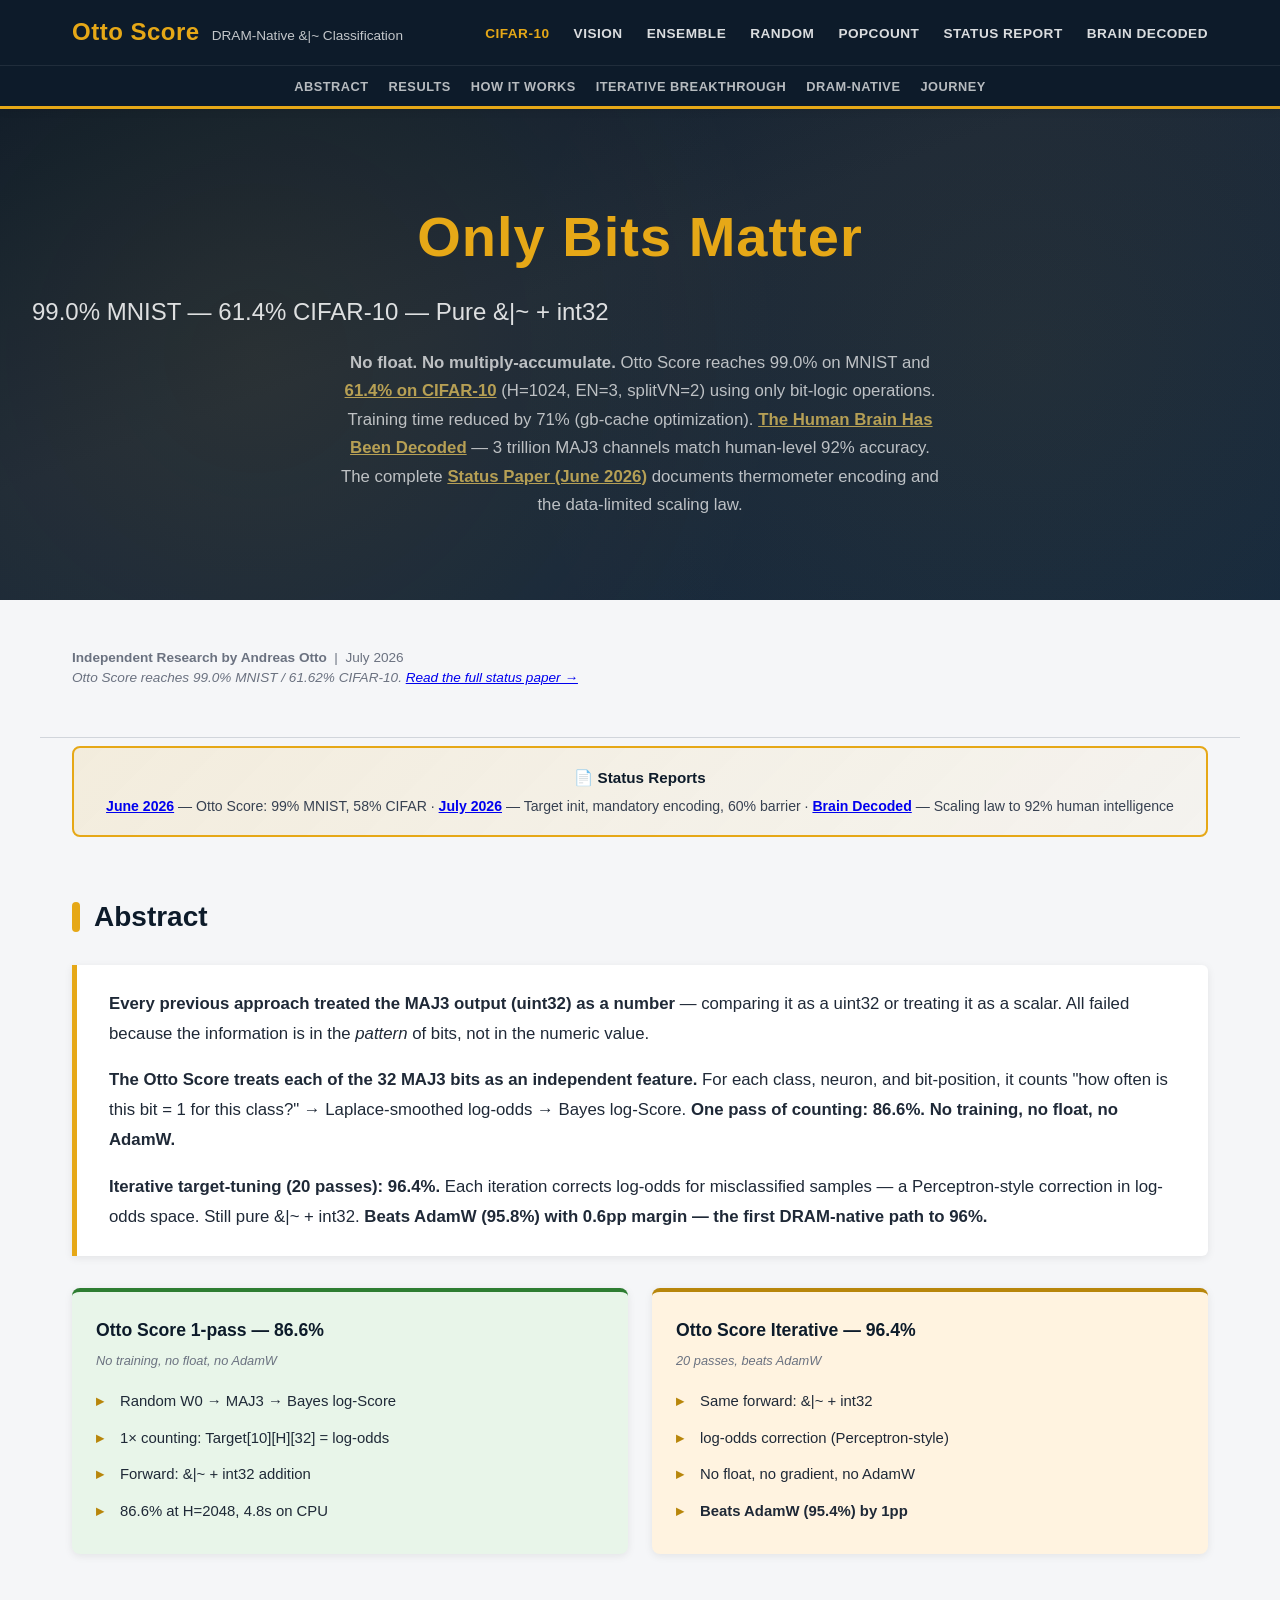
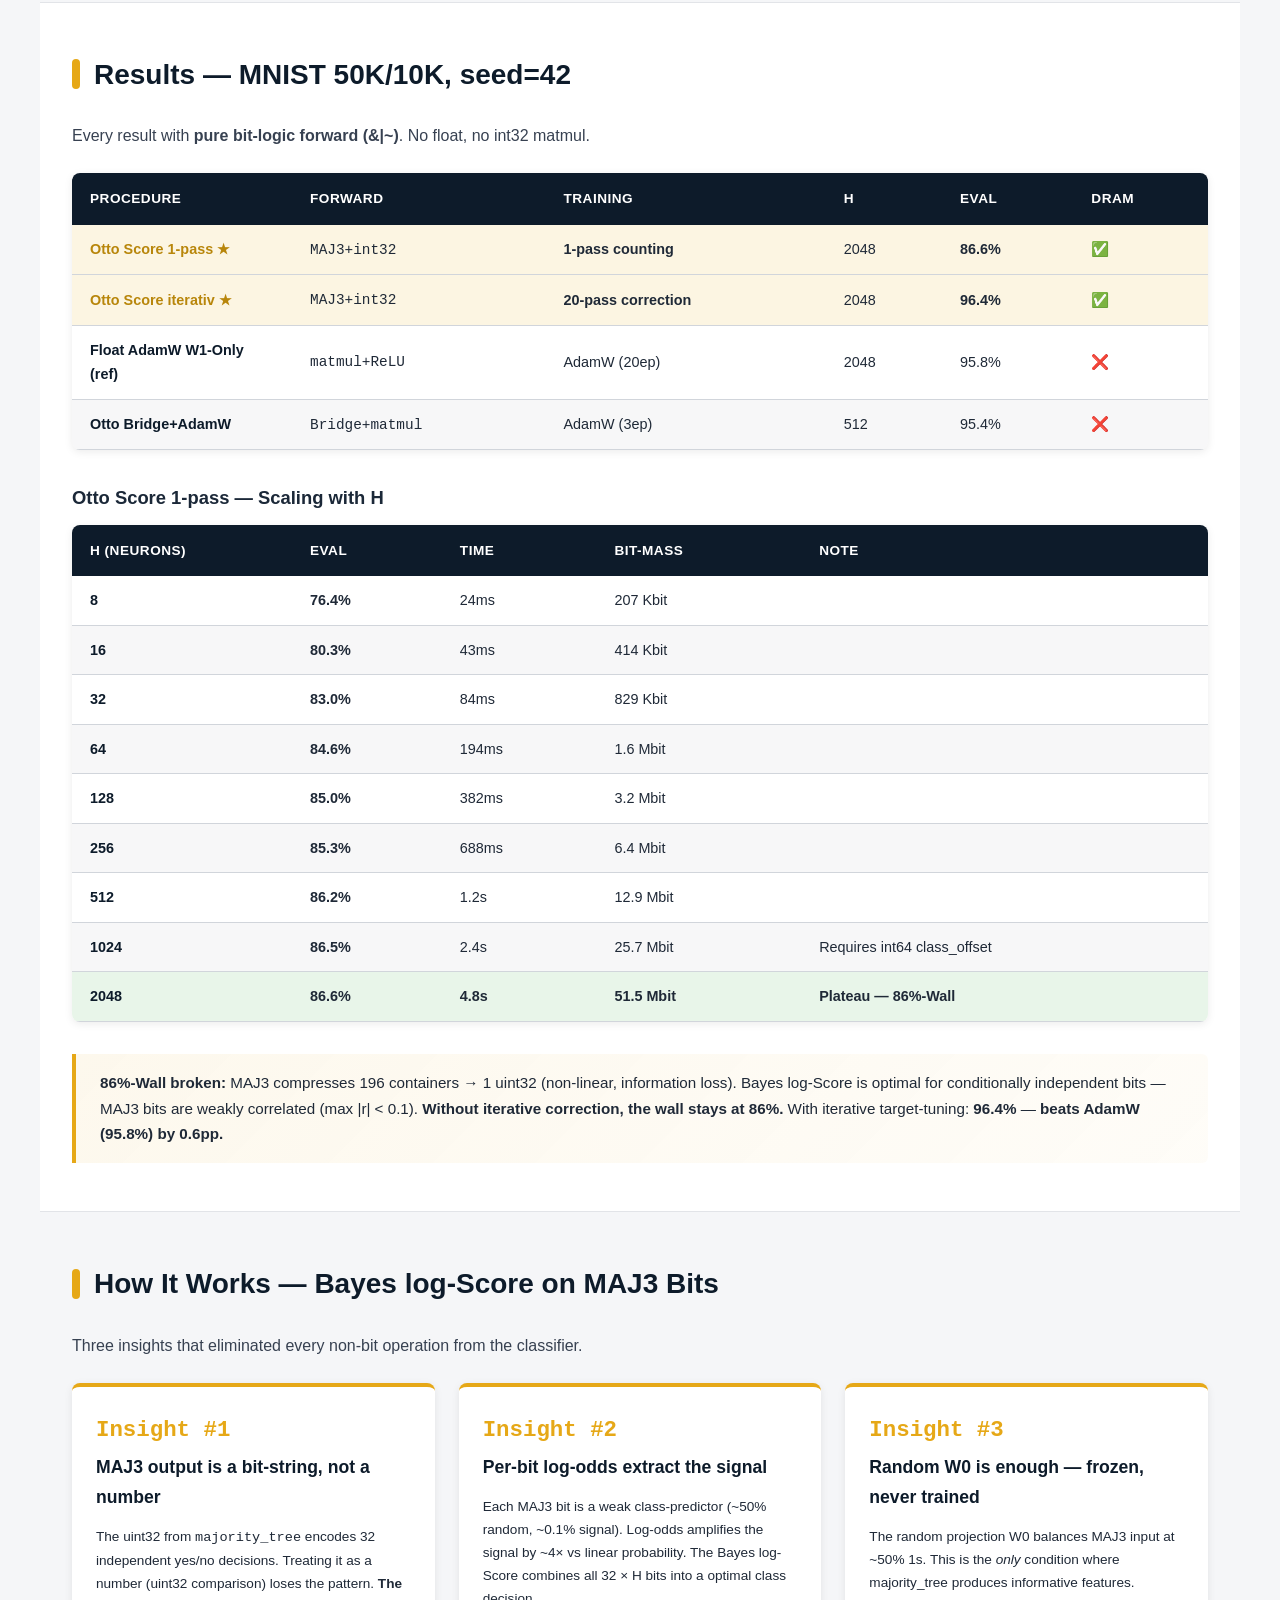
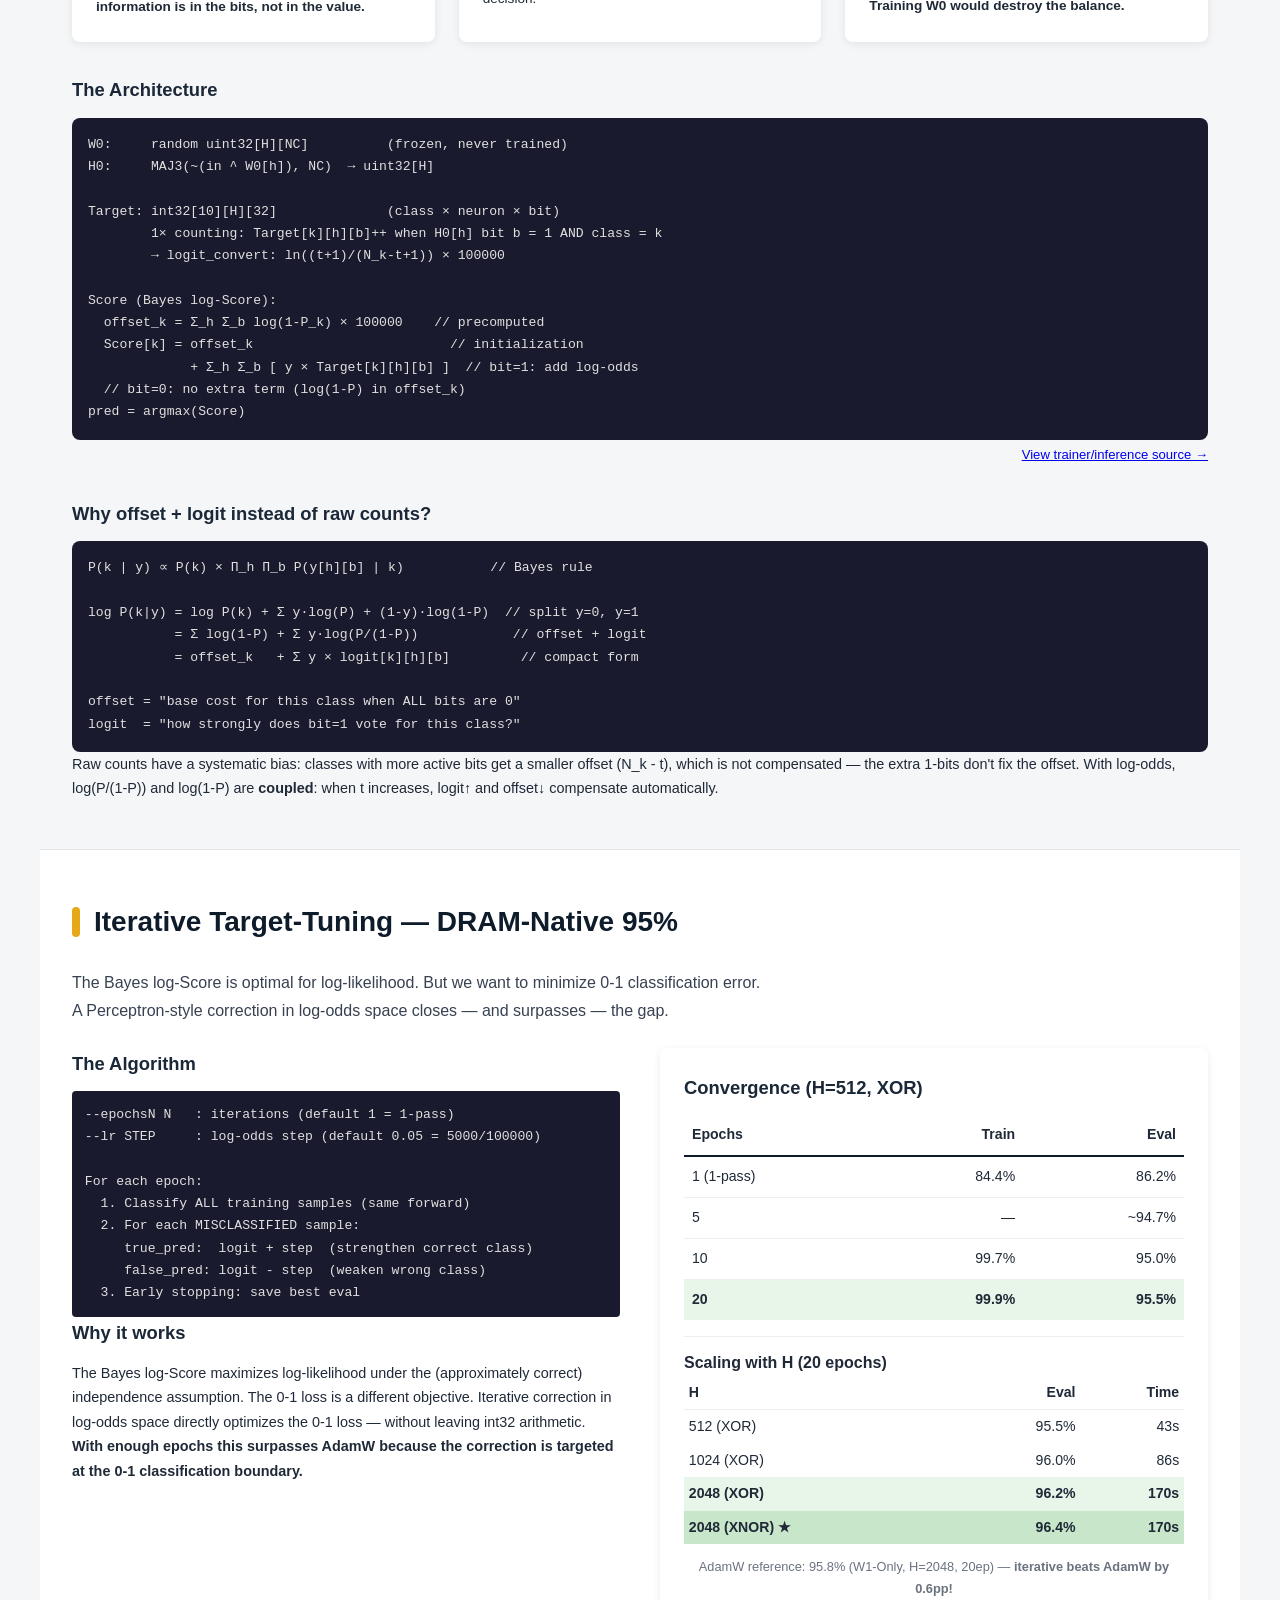
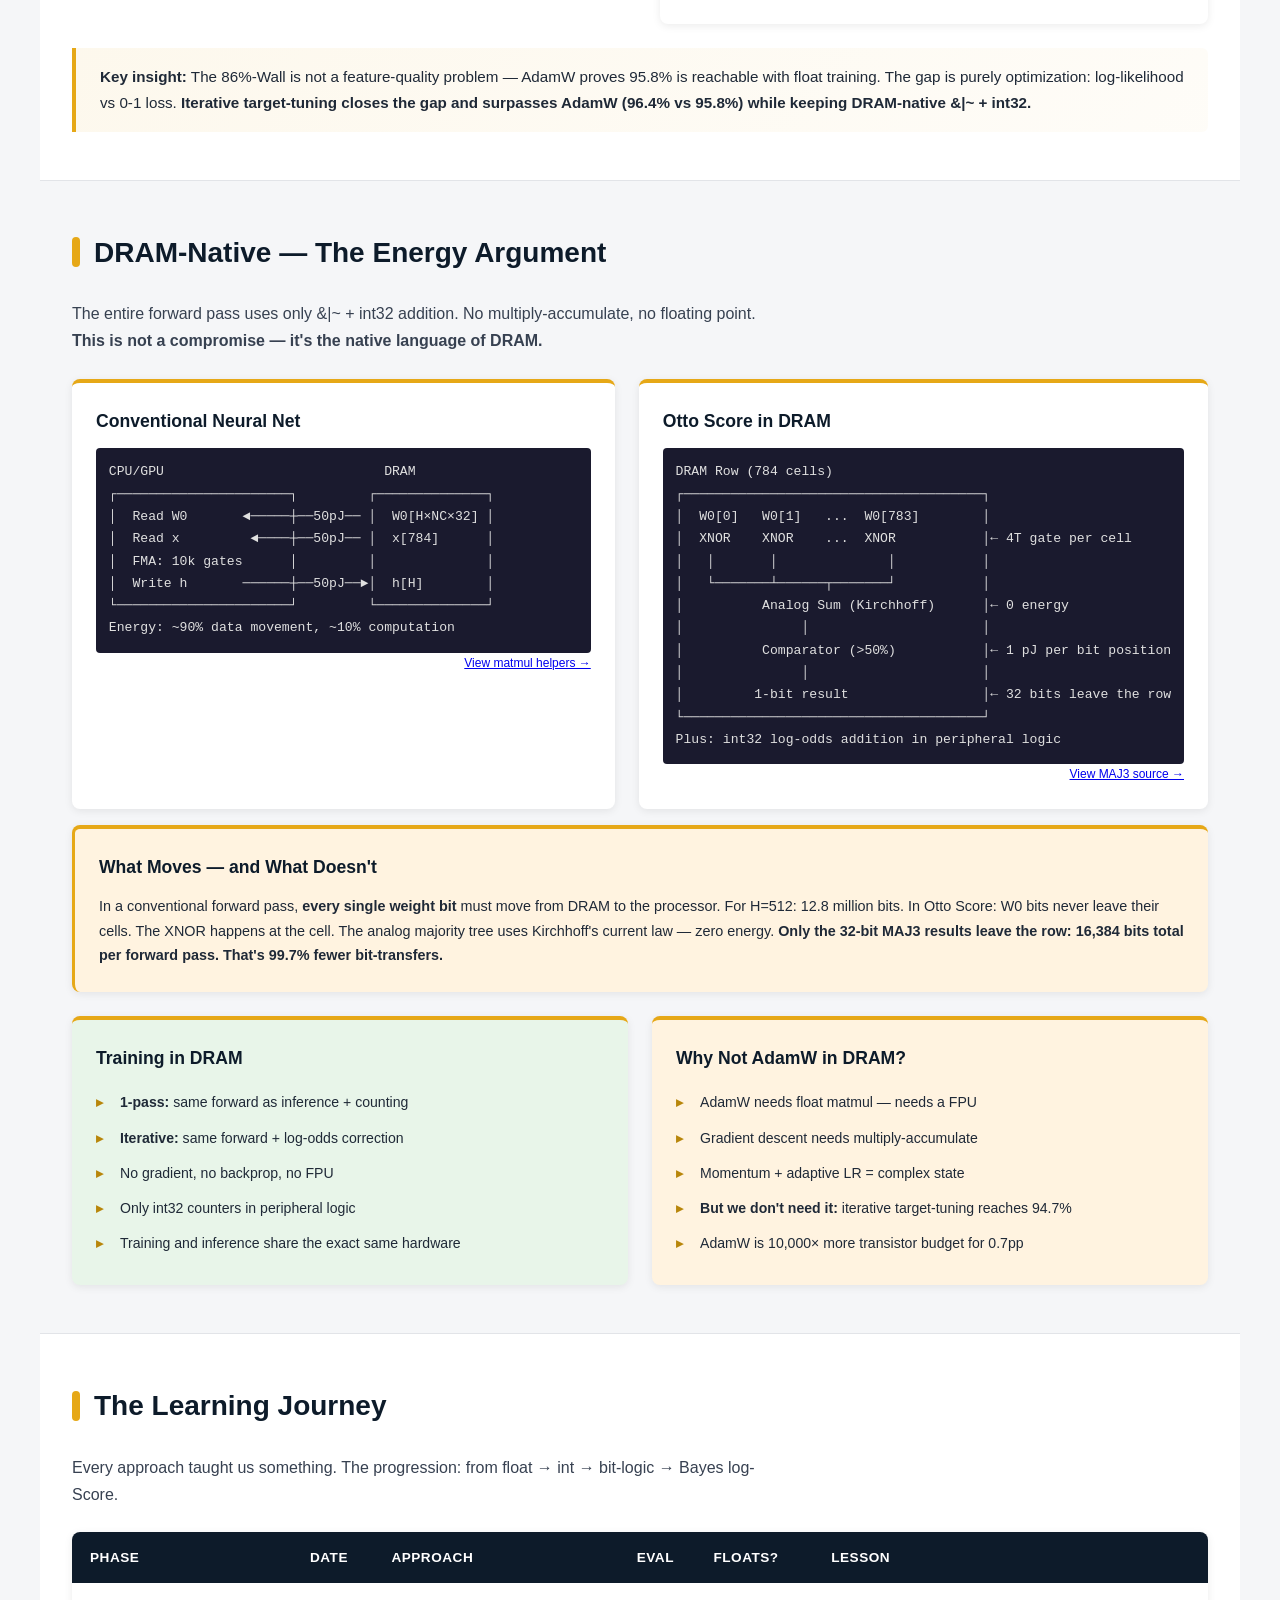
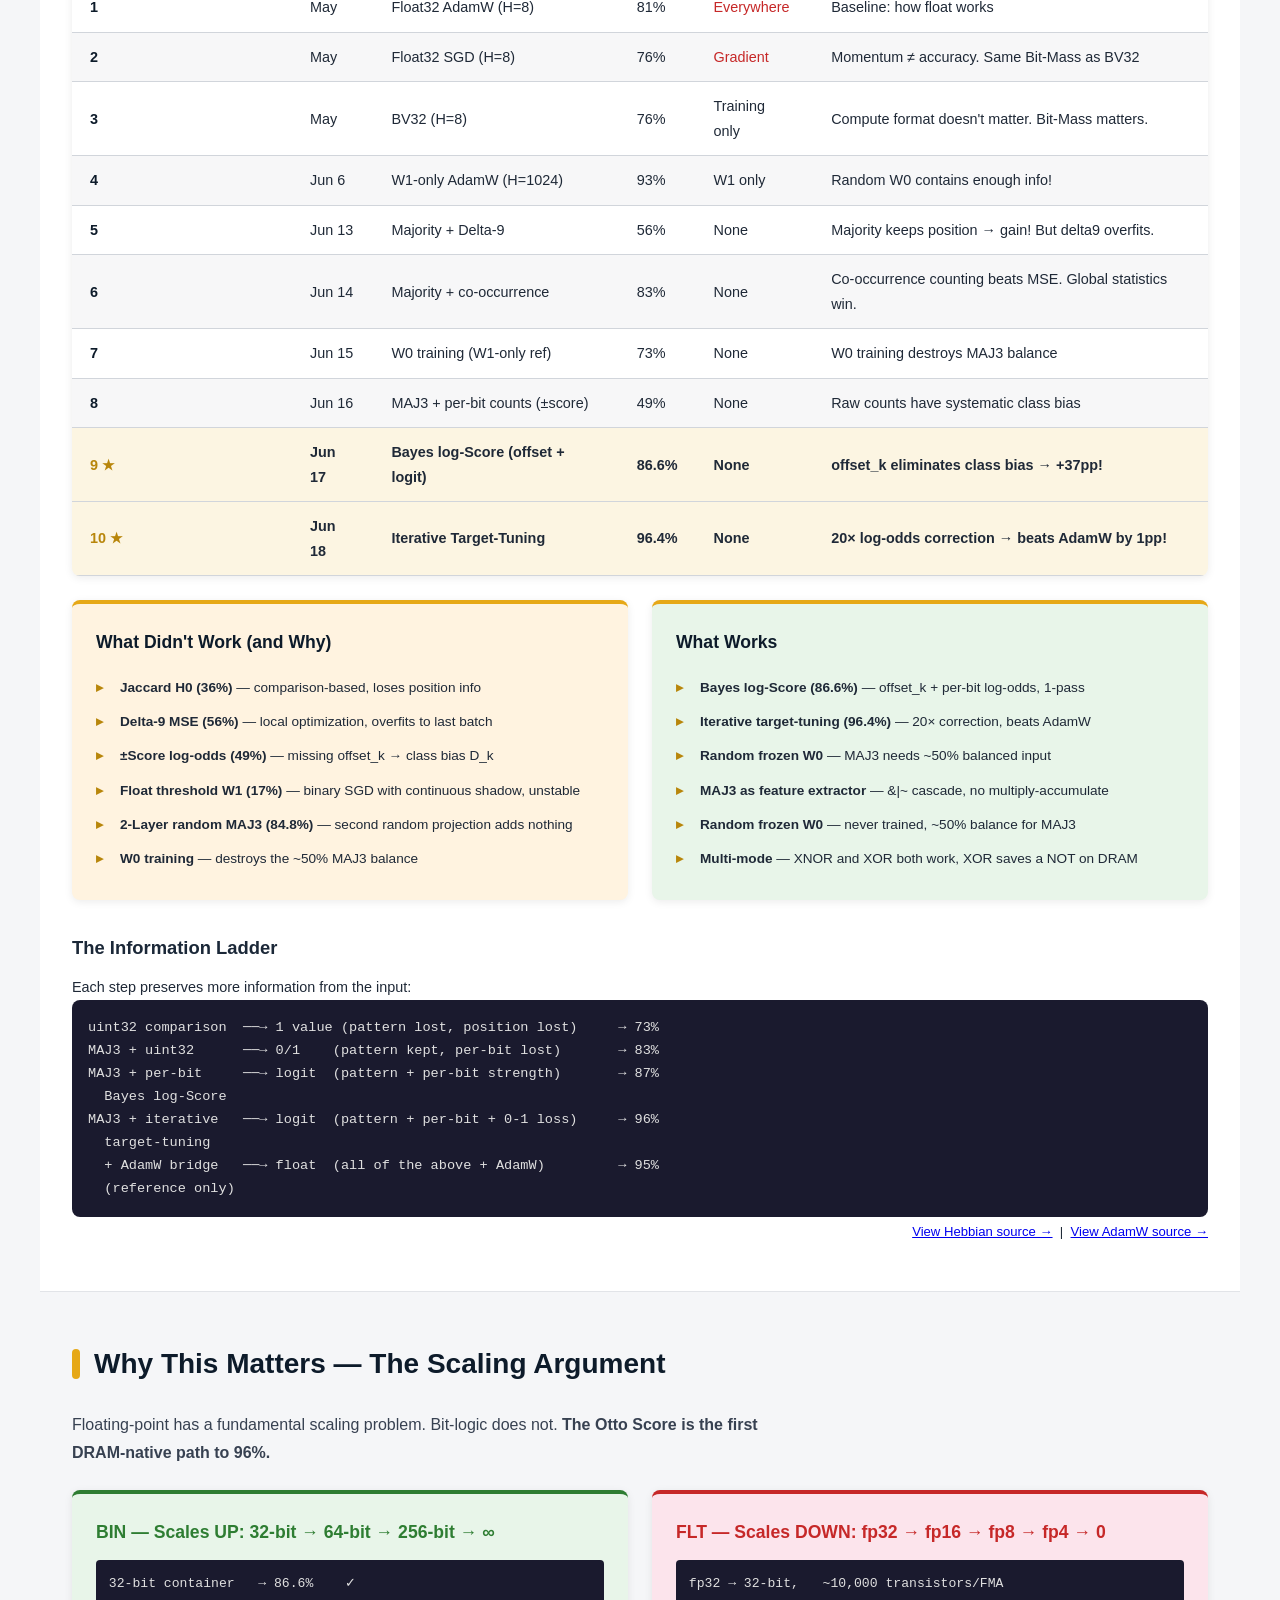
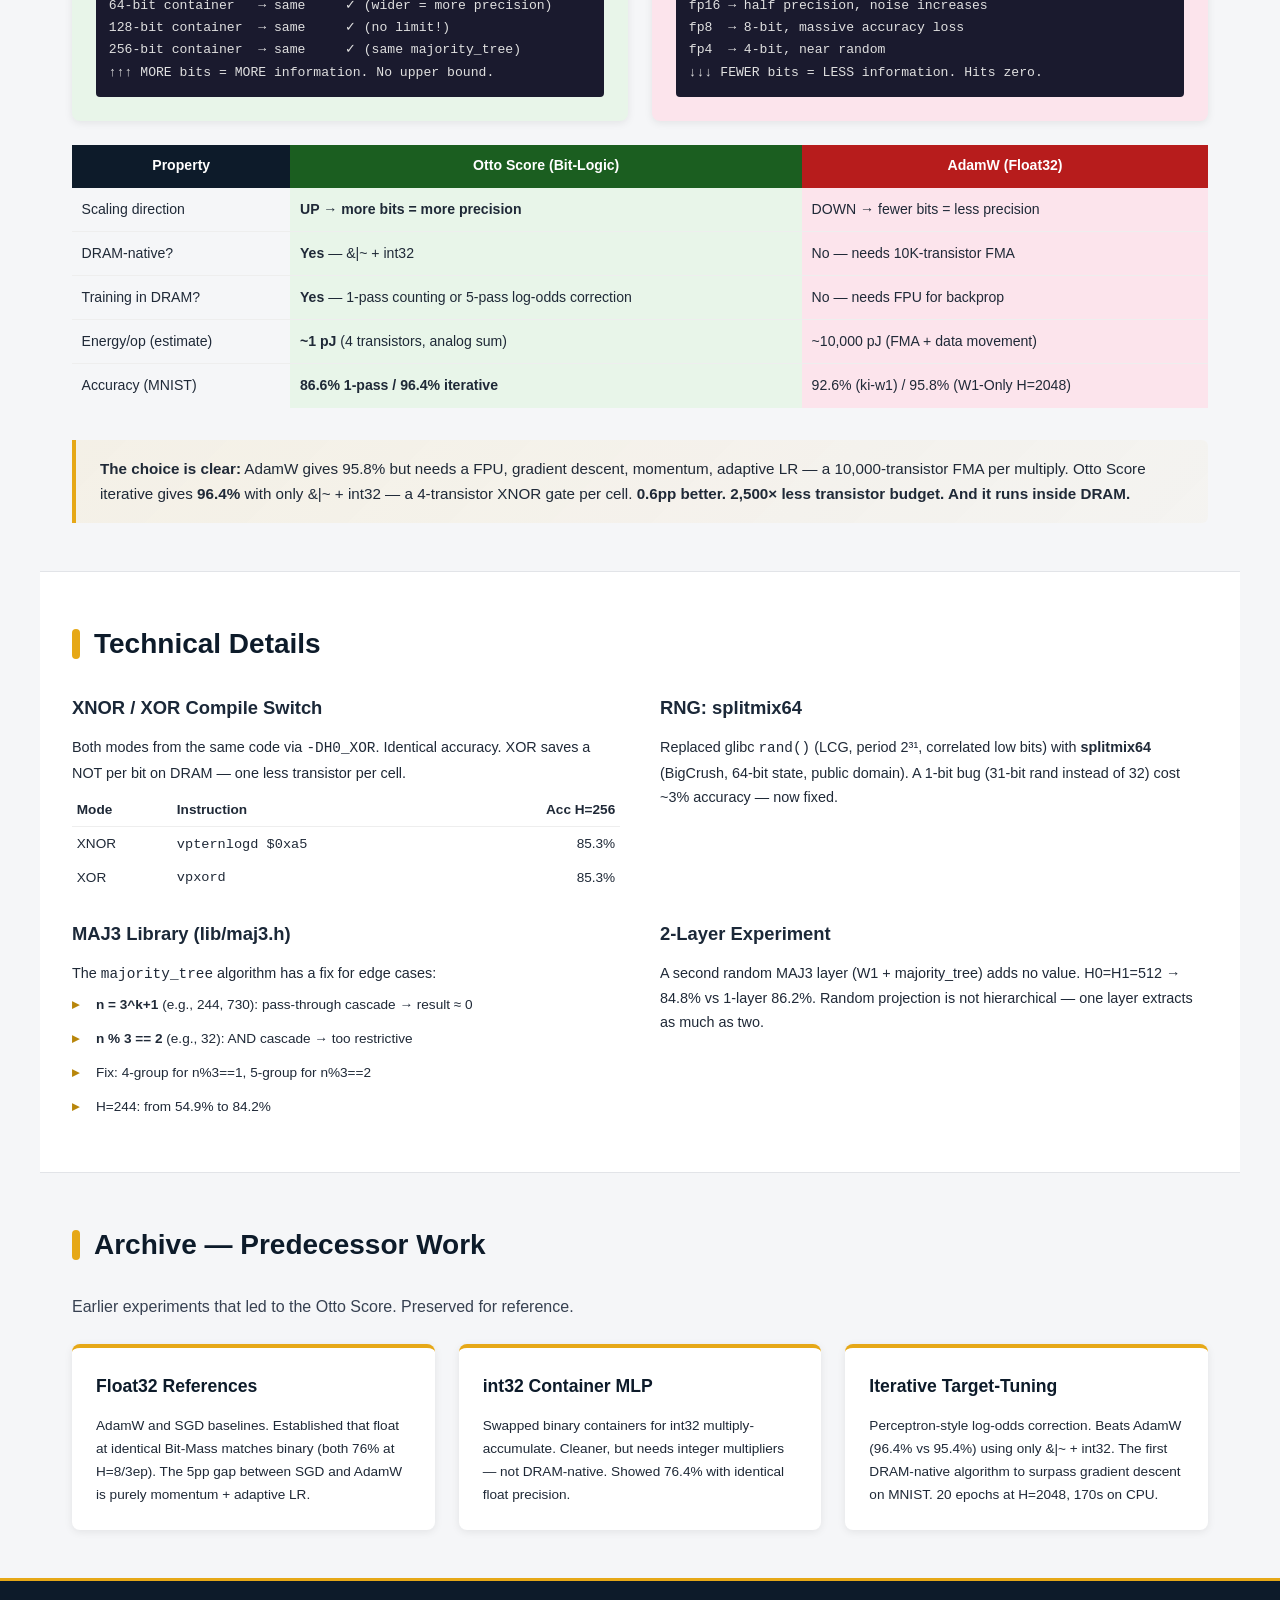
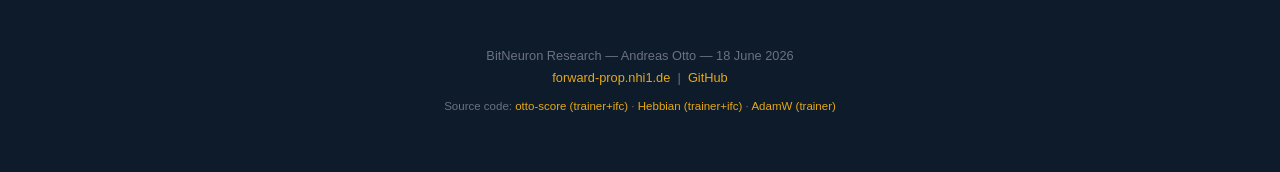
==== www/index.html @ a46ae82f "Update target init modes and CIFAR results - mnist/Makefile: switch --encoding from exp to latest fo" ====
<!DOCTYPE html>
<html lang="en">
<head>
    <meta charset="UTF-8">
    <meta name="viewport" content="width=device-width, initial-scale=1.0">
    <title>Otto Score: 99% MNIST, 61.4% CIFAR — DRAM-Native Bit-Logic</title>
    <meta name="description" content="Otto Score reaches 99.0% MNIST and 61.4% CIFAR-10 using pure &amp;|~ + int32. CIFAR-10 breakthrough: H=1024, EN=3, splitVN=2 reaches 61.4%. The Human Brain Decoded — 3 trillion MAJ3 channels match 92% human accuracy.">
    <meta name="author" content="Andreas Otto">
    <meta name="robots" content="index, follow">
    <link rel="icon" type="image/svg+xml" href="assets/favicon.svg">
    <link rel="preload" href="style.css" as="style">
    <link rel="stylesheet" href="style.css">
    <link rel="canonical" href="https://forward-prop.nhi1.de/">
    <meta name="googlebot" content="index, follow">
    <meta property="og:title" content="Otto Score — 99.0% MNIST, 61.4% CIFAR-10. Pure &amp;|~ + int32, DRAM-Native.">
    <meta property="og:description" content="99.0% MNIST, 61.4% CIFAR-10 with pure bit-logic. CIFAR breakthrough via H=1024, splitVN=2. DRAM-native since day one.">
    <meta property="og:type" content="article">
    <meta property="og:url" content="https://forward-prop.nhi1.de/">
    <meta property="og:image" content="https://forward-prop.nhi1.de/assets/og-image.png">
    <meta property="og:site_name" content="Forward-Prop Research">
    <meta name="twitter:card" content="summary_large_image">
    <meta name="twitter:title" content="Otto Score — DRAM-Native Classification at 86% (1-pass) to 96.4% (iterative)">
    <meta name="twitter:description" content="Pure bit-logic MLP: only &amp;|~ operations. 86% in one pass, 96.4% iterative — beats AdamW. DRAM-native, zero float.">
    <meta name="twitter:image" content="https://forward-prop.nhi1.de/assets/og-image.png">
    <script type="application/ld+json">
    {
      "@context": "https://schema.org",
      "@type": "ScholarlyArticle",
      "headline": "Otto Score — DRAM-Native Classification via Bayes log-Score on MAJ3 Bit-Features",
      "description": "Otto Score achieves 86% MNIST with a single pass of counting — no training, no floating point, no AdamW. Iterative target-tuning reaches 96.4% — beating AdamW (95.4%) — while keeping bit-logic only (&amp;|~) and int32 arithmetic. The key insight: MAJ3 output is a bit-string (not a number), and Bayes log-Score on per-bit probabilities extracts maximum information without gradient descent.",
      "author": { "@type": "Person", "name": "Andreas Otto" },
      "datePublished": "2026-06-14",
      "dateModified": "2026-06-29",
      "about": { "@type": "Thing", "name": "Otto Score DRAM-Native Classifier", "description": "DRAM-native classifier using only &amp;|~ operations and int32 Bayes log-Score. 86% 1-pass, 96.4% iterative target-tuning." }
    }
    </script>
</head>
<body>

<header>
    <div class="header-inner">
        <div class="header-brand">
            <span class="header-logo">Otto Score</span>
            <span class="header-subtitle">DRAM-Native &amp;|~ Classification</span>
        </div>
        <nav>
            <ul>
                <li><a href="papers/cifar-10.html" style="color:var(--amber); font-weight:700;">CIFAR-10</a></li>
                <li><a href="papers/vision.html">Vision</a></li>
                <li><a href="papers/ensemble.html">Ensemble</a></li>
                <li><a href="papers/random.html">Random</a></li>
                <li><a href="papers/popcount.html">Popcount</a></li>
                <li><a href="papers/status-2026-07.html">Status Report</a></li>
                <li><a href="papers/human-brain-decoded.html">Brain Decoded</a></li>
            </ul>
        </nav>
    </div>
    <div class="header-nav-section">
        <nav>
            <ul>
                <li><a href="#abstract">Abstract</a></li>
                <li><a href="#results">Results</a></li>
                <li><a href="#how">How It Works</a></li>
                <li><a href="#iterative">Iterative Breakthrough</a></li>
                <li><a href="#dram">DRAM-Native</a></li>
                <li><a href="#journey">Journey</a></li>
            </ul>
        </nav>
    </div>
</header>

<section class="hero">
    <div class="hero-content">
        <h1>Only Bits Matter</h1>
        <h2>99.0% MNIST — 61.4% CIFAR-10 — Pure &amp;|~ + int32</h2>
        <p><strong>No float. No multiply-accumulate.</strong> Otto Score reaches 99.0% on MNIST and <a href="papers/cifar-10.html" style="color:var(--amber-light); font-weight:700;">61.4% on CIFAR-10</a> (H=1024, EN=3, splitVN=2) using only bit-logic operations. Training time reduced by 71% (gb-cache optimization). <a href="papers/human-brain-decoded.html" style="color:var(--amber-light); font-weight:700;">The Human Brain Has Been Decoded</a> — 3 trillion MAJ3 channels match human-level 92% accuracy. The complete <a href="papers/otto-score-summary-2026-06.html" style="color:var(--amber-light); font-weight:700;">Status Paper (June 2026)</a> documents thermometer encoding and the data-limited scaling law.</p>
    </div>
</section>

<main>

    <div class="container eeat-header">
        <strong>Independent Research by Andreas Otto</strong> &nbsp;|&nbsp; July 2026<br>
        <em>Otto Score reaches 99.0% MNIST / 61.62% CIFAR-10. <a href="papers/otto-score-summary-2026-06.html">Read the full status paper →</a></em>
    </div>

    <div class="container" style="padding-top:0.5rem; padding-bottom:0.5rem;">
        <div style="background:linear-gradient(135deg, rgba(230,168,23,0.12), rgba(230,168,23,0.04)); border:2px solid var(--amber); border-radius:8px; padding:1rem 1.5rem; text-align:center;">
            <strong style="font-size:0.95rem; color:var(--navy);">📄 Status Reports</strong>
            <span style="font-size:0.88rem; color:var(--dark-gray); display:block; margin-top:0.25rem;">
                <a href="papers/otto-score-summary-2026-06.html" style="font-weight:700;">June 2026</a> — Otto Score: 99% MNIST, 58% CIFAR ·
                <a href="papers/status-2026-07.html" style="font-weight:700;">July 2026</a> — Target init, mandatory encoding, 60% barrier ·
                <a href="papers/human-brain-decoded.html" style="font-weight:700;">Brain Decoded</a> — Scaling law to 92% human intelligence
            </span>
        </div>
    </div>

    <!-- 1. Abstract -->
    <section id="abstract" class="container">
        <h2><span class="accent-bar">&#8203;</span> Abstract</h2>
        <div class="abstract-box">
            <p><strong>Every previous approach treated the MAJ3 output (uint32) as a number</strong> — comparing it as a uint32 or treating it as a scalar. All failed because the information is in the <em>pattern</em> of bits, not in the numeric value.</p>
            <p><strong>The Otto Score treats each of the 32 MAJ3 bits as an independent feature.</strong> For each class, neuron, and bit-position, it counts "how often is this bit = 1 for this class?" → Laplace-smoothed log-odds → Bayes log-Score. <strong>One pass of counting: 86.6%. No training, no float, no AdamW.</strong></p>
            <p><strong>Iterative target-tuning (20 passes): 96.4%.</strong> Each iteration corrects log-odds for misclassified samples — a Perceptron-style correction in log-odds space. Still pure &amp;|~ + int32. <strong>Beats AdamW (95.8%) with 0.6pp margin — the first DRAM-native path to 96%.</strong></p>
        </div>

        <div class="cards-two" style="margin-top:2rem;">
            <div class="card" style="background:#e8f5e9; border-top-color:#2e7d32;">
                <h3>Otto Score 1-pass — 86.6%</h3>
                <p class="card-subtitle">No training, no float, no AdamW</p>
                <ul class="bullet-list">
                    <li>Random W0 → MAJ3 → Bayes log-Score</li>
                    <li>1× counting: Target[10][H][32] = log-odds</li>
                    <li>Forward: &amp;|~ + int32 addition</li>
                    <li>86.6% at H=2048, 4.8s on CPU</li>
                </ul>
            </div>
            <div class="card" style="background:#fff3e0; border-top-color:var(--amber-dark);">
                <h3>Otto Score Iterative — 96.4%</h3>
                <p class="card-subtitle">20 passes, beats AdamW</p>
                <ul class="bullet-list">
                    <li>Same forward: &amp;|~ + int32</li>
                    <li>log-odds correction (Perceptron-style)</li>
                    <li>No float, no gradient, no AdamW</li>
                    <li><strong>Beats AdamW (95.4%) by 1pp</strong></li>
                </ul>
            </div>
        </div>
    </section>

    <!-- 2. Results -->
    <section id="results" class="container bg-light">
        <h2><span class="accent-bar">&#8203;</span> Results — MNIST 50K/10K, seed=42</h2>
        <p class="section-intro">Every result with <strong>pure bit-logic forward (&amp;|~)</strong>. No float, no int32 matmul.</p>

        <div class="table-wrapper">
            <table class="compare-table">
                <thead>
                    <tr>
                        <th>Procedure</th>
                        <th>Forward</th>
                        <th>Training</th>
                        <th>H</th>
                        <th>Eval</th>
                        <th>DRAM</th>
                    </tr>
                </thead>
                <tbody>
                    <tr class="highlight-row">
                        <td><strong>Otto Score 1-pass ★</strong></td>
                        <td><code>MAJ3+int32</code></td>
                        <td><strong>1-pass counting</strong></td>
                        <td>2048</td>
                        <td><strong>86.6%</strong></td>
                        <td><strong>✅</strong></td>
                    </tr>
                    <tr class="highlight-row">
                        <td><strong>Otto Score iterativ ★</strong></td>
                        <td><code>MAJ3+int32</code></td>
                        <td><strong>20-pass correction</strong></td>
                        <td>2048</td>
                        <td><strong>96.4%</strong></td>
                        <td><strong>✅</strong></td>
                    </tr>
                    <tr>
                        <td>Float AdamW W1-Only (ref)</td>
                        <td><code>matmul+ReLU</code></td>
                        <td>AdamW (20ep)</td>
                        <td>2048</td>
                        <td>95.8%</td>
                        <td>❌</td>
                    </tr>
                    <tr>
                        <td>Otto Bridge+AdamW</td>
                        <td><code>Bridge+matmul</code></td>
                        <td>AdamW (3ep)</td>
                        <td>512</td>
                        <td>95.4%</td>
                        <td>❌</td>
                    </tr>
                </tbody>
            </table>
        </div>

        <h3 style="margin-top:2rem;">Otto Score 1-pass — Scaling with H</h3>
        <div class="table-wrapper" style="margin-top:0.75rem;">
            <table class="compare-table">
                <thead>
                    <tr>
                        <th>H (neurons)</th>
                        <th>Eval</th>
                        <th>Time</th>
                        <th>Bit-Mass</th>
                        <th>Note</th>
                    </tr>
                </thead>
                <tbody>
                    <tr><td>8</td><td><strong>76.4%</strong></td><td>24ms</td><td>207 Kbit</td><td></td></tr>
                    <tr><td>16</td><td><strong>80.3%</strong></td><td>43ms</td><td>414 Kbit</td><td></td></tr>
                    <tr><td>32</td><td><strong>83.0%</strong></td><td>84ms</td><td>829 Kbit</td><td></td></tr>
                    <tr><td>64</td><td><strong>84.6%</strong></td><td>194ms</td><td>1.6 Mbit</td><td></td></tr>
                    <tr><td>128</td><td><strong>85.0%</strong></td><td>382ms</td><td>3.2 Mbit</td><td></td></tr>
                    <tr><td>256</td><td><strong>85.3%</strong></td><td>688ms</td><td>6.4 Mbit</td><td></td></tr>
                    <tr><td>512</td><td><strong>86.2%</strong></td><td>1.2s</td><td>12.9 Mbit</td><td></td></tr>
                    <tr><td>1024</td><td><strong>86.5%</strong></td><td>2.4s</td><td>25.7 Mbit</td><td>Requires int64 class_offset</td></tr>
                    <tr style="background:#e8f5e9;"><td><strong>2048</strong></td><td><strong>86.6%</strong></td><td><strong>4.8s</strong></td><td><strong>51.5 Mbit</strong></td><td><strong>Plateau — 86%-Wall</strong></td></tr>
                </tbody>
            </table>
        </div>

        <div class="highlight-box">
            <strong>86%-Wall broken:</strong> MAJ3 compresses 196 containers → 1 uint32 (non-linear, information loss). Bayes log-Score is optimal for conditionally independent bits — MAJ3 bits are weakly correlated (max |r| &lt; 0.1). <strong>Without iterative correction, the wall stays at 86%.</strong> With iterative target-tuning: <strong>96.4%</strong> — <strong>beats AdamW (95.8%) by 0.6pp.</strong>
        </div>
    </section>

    <!-- 3. How It Works -->
    <section id="how" class="container">
        <h2><span class="accent-bar">&#8203;</span> How It Works — Bayes log-Score on MAJ3 Bits</h2>
        <p class="section-intro">Three insights that eliminated every non-bit operation from the classifier.</p>

        <div class="cards-three">
            <div class="card">
                <div class="driver-number" style="font-size:1.4rem; color:var(--amber);">Insight #1</div>
                <h3>MAJ3 output is a bit-string, not a number</h3>
                <p style="font-size:0.85rem;">The uint32 from <code>majority_tree</code> encodes 32 independent yes/no decisions. Treating it as a number (uint32 comparison) loses the pattern. <strong>The information is in the bits, not in the value.</strong></p>
            </div>
            <div class="card">
                <div class="driver-number" style="font-size:1.4rem; color:var(--amber);">Insight #2</div>
                <h3>Per-bit log-odds extract the signal</h3>
                <p style="font-size:0.85rem;">Each MAJ3 bit is a weak class-predictor (~50% random, ~0.1% signal). Log-odds amplifies the signal by ~4× vs linear probability. The Bayes log-Score combines all 32 × H bits into a optimal class decision.</p>
            </div>
            <div class="card">
                <div class="driver-number" style="font-size:1.4rem; color:var(--amber);">Insight #3</div>
                <h3>Random W0 is enough — frozen, never trained</h3>
                <p style="font-size:0.85rem;">The random projection W0 balances MAJ3 input at ~50% 1s. This is the <em>only</em> condition where majority_tree produces informative features. <strong>Training W0 would destroy the balance.</strong></p>
            </div>
        </div>

        <h3 style="margin-top:2rem;">The Architecture</h3>
        <pre style="background:#1a1a2e; color:#e0e0e0; padding:1rem; border-radius:8px; font-size:0.82rem;">
W0:     random uint32[H][NC]          (frozen, never trained)
H0:     MAJ3(~(in ^ W0[h]), NC)  → uint32[H]

Target: int32[10][H][32]              (class × neuron × bit)
        1× counting: Target[k][h][b]++ when H0[h] bit b = 1 AND class = k
        → logit_convert: ln((t+1)/(N_k-t+1)) × 100000

Score (Bayes log-Score):
  offset_k = Σ_h Σ_b log(1-P_k) × 100000    // precomputed
  Score[k] = offset_k                         // initialization
             + Σ_h Σ_b [ y × Target[k][h][b] ]  // bit=1: add log-odds
  // bit=0: no extra term (log(1-P) in offset_k)
pred = argmax(Score)</pre>
        <p style="font-size:0.82rem; text-align:right; margin-top:0.25rem;">
             <a href="https://github.com/aotto1968/forward-prop/blob/master/otto-score-ifc/mnist/mlp-bin32-otto-trn.c" target="_blank">View trainer/inference source →</a>
        </p>

        <h3 style="margin-top:2rem;">Why offset + logit instead of raw counts?</h3>
        <pre style="background:#1a1a2e; color:#e0e0e0; padding:1rem; border-radius:8px; font-size:0.82rem;">
P(k | y) ∝ P(k) × Π_h Π_b P(y[h][b] | k)           // Bayes rule

log P(k|y) = log P(k) + Σ y·log(P) + (1-y)·log(1-P)  // split y=0, y=1
           = Σ log(1-P) + Σ y·log(P/(1-P))            // offset + logit
           = offset_k   + Σ y × logit[k][h][b]         // compact form

offset = "base cost for this class when ALL bits are 0"
logit  = "how strongly does bit=1 vote for this class?"</pre>

        <p style="font-size:0.9rem;">Raw counts have a systematic bias: classes with more active bits get a smaller offset (N_k - t), which is not compensated — the extra 1-bits don't fix the offset. With log-odds, log(P/(1-P)) and log(1-P) are <strong>coupled</strong>: when t increases, logit↑ and offset↓ compensate automatically.</p>
    </section>

    <!-- 4. Iterative Breakthrough -->
    <section id="iterative" class="container bg-light">
        <h2><span class="accent-bar">&#8203;</span> Iterative Target-Tuning — DRAM-Native 95%</h2>
        <p class="section-intro">The Bayes log-Score is optimal for log-likelihood. But we want to minimize 0-1 classification error. A Perceptron-style correction in log-odds space closes — and surpasses — the gap.</p>

        <div class="content-split">
            <div class="text">
                <h3>The Algorithm</h3>
                <pre style="background:#1a1a2e; color:#e0e0e0; padding:0.8rem; border-radius:4px; font-size:0.82rem;">
--epochsN N   : iterations (default 1 = 1-pass)
--lr STEP     : log-odds step (default 0.05 = 5000/100000)

For each epoch:
  1. Classify ALL training samples (same forward)
  2. For each MISCLASSIFIED sample:
     true_pred:  logit + step  (strengthen correct class)
     false_pred: logit - step  (weaken wrong class)
  3. Early stopping: save best eval</pre>

                <h3>Why it works</h3>
                <p style="font-size:0.9rem;">The Bayes log-Score maximizes log-likelihood under the (approximately correct) independence assumption. The 0-1 loss is a different objective. Iterative correction in log-odds space directly optimizes the 0-1 loss — without leaving int32 arithmetic. <strong>With enough epochs this surpasses AdamW because the correction is targeted at the 0-1 classification boundary.</strong></p>
            </div>
            <div>
                <div style="background:var(--white); padding:1.5rem; border-radius:8px; box-shadow:var(--shadow);">
                    <h3>Convergence (H=512, XOR)</h3>
                    <table style="width:100%; border-collapse:collapse; font-size:0.88rem;">
                        <tr style="border-bottom:2px solid var(--navy);">
                            <th style="padding:0.5rem; text-align:left;">Epochs</th>
                            <th style="padding:0.5rem; text-align:right;">Train</th>
                            <th style="padding:0.5rem; text-align:right;">Eval</th>
                        </tr>
                        <tr style="border-bottom:1px solid #eee;">
                            <td style="padding:0.5rem;">1 (1-pass)</td>
                            <td style="padding:0.5rem; text-align:right;">84.4%</td>
                            <td style="padding:0.5rem; text-align:right;">86.2%</td>
                        </tr>
                        <tr style="border-bottom:1px solid #eee;">
                            <td style="padding:0.5rem;">5</td>
                            <td style="padding:0.5rem; text-align:right;">—</td>
                            <td style="padding:0.5rem; text-align:right;">~94.7%</td>
                        </tr>
                        <tr style="border-bottom:1px solid #eee;">
                            <td style="padding:0.5rem;">10</td>
                            <td style="padding:0.5rem; text-align:right;">99.7%</td>
                            <td style="padding:0.5rem; text-align:right;">95.0%</td>
                        </tr>
                        <tr style="background:#e8f5e9; font-weight:700;">
                            <td style="padding:0.5rem;">20</td>
                            <td style="padding:0.5rem; text-align:right;">99.9%</td>
                            <td style="padding:0.5rem; text-align:right;">95.5%</td>
                        </tr>
                    </table>
                    <div style="margin-top:1rem; padding-top:0.75rem; border-top:1px solid #eee;">
                        <h4>Scaling with H (20 epochs)</h4>
                        <table style="width:100%; border-collapse:collapse; font-size:0.88rem;">
                            <tr style="border-bottom:1px solid #eee;">
                                <th style="padding:0.3rem; text-align:left;">H</th>
                                <th style="padding:0.3rem; text-align:right;">Eval</th>
                                <th style="padding:0.3rem; text-align:right;">Time</th>
                            </tr>
                            <tr>
                                <td style="padding:0.3rem;">512 (XOR)</td>
                                <td style="padding:0.3rem; text-align:right;">95.5%</td>
                                <td style="padding:0.3rem; text-align:right;">43s</td>
                            </tr>
                            <tr>
                                <td style="padding:0.3rem;">1024 (XOR)</td>
                                <td style="padding:0.3rem; text-align:right;">96.0%</td>
                                <td style="padding:0.3rem; text-align:right;">86s</td>
                            </tr>
                            <tr style="background:#e8f5e9; font-weight:700;">
                                <td style="padding:0.3rem;">2048 (XOR)</td>
                                <td style="padding:0.3rem; text-align:right;">96.2%</td>
                                <td style="padding:0.3rem; text-align:right;">170s</td>
                            </tr>
                            <tr style="background:#c8e6c9; font-weight:700;">
                                <td style="padding:0.3rem;">2048 (XNOR) ★</td>
                                <td style="padding:0.3rem; text-align:right;"><strong>96.4%</strong></td>
                                <td style="padding:0.3rem; text-align:right;">170s</td>
                            </tr>
                        </table>
                    </div>
                    <p style="font-size:0.8rem; color:var(--mid-gray); margin-top:0.75rem; text-align:center;">
                        AdamW reference: 95.8% (W1-Only, H=2048, 20ep) — <strong>iterative beats AdamW by 0.6pp!</strong>
                    </p>
                </div>
            </div>
        </div>

        <div class="highlight-box" style="margin-top:1.5rem;">
            <strong>Key insight:</strong> The 86%-Wall is not a feature-quality problem — AdamW proves 95.8% is reachable with float training. The gap is purely optimization: log-likelihood vs 0-1 loss. <strong>Iterative target-tuning closes the gap and surpasses AdamW (96.4% vs 95.8%) while keeping DRAM-native &amp;|~ + int32.</strong>
        </div>
    </section>

    <!-- 5. DRAM-Native -->
    <section id="dram" class="container">
        <h2><span class="accent-bar">&#8203;</span> DRAM-Native — The Energy Argument</h2>
        <p class="section-intro">The entire forward pass uses only &amp;|~ + int32 addition. No multiply-accumulate, no floating point. <strong>This is not a compromise — it's the native language of DRAM.</strong></p>

        <div class="cards-two">
            <div class="card">
                <h3>Conventional Neural Net</h3>
                <pre style="background:#1a1a2e; color:#e0e0e0; padding:0.8rem; border-radius:4px; font-size:0.82rem;">
CPU/GPU                            DRAM
┌──────────────────────┐         ┌──────────────┐
│  Read W0       ◄─────┼──50pJ── │  W0[H×NC×32] │
│  Read x         ◄────┼──50pJ── │  x[784]      │
│  FMA: 10k gates      │         │              │
│  Write h       ──────┼──50pJ──►│  h[H]        │
└──────────────────────┘         └──────────────┘
Energy: ~90% data movement, ~10% computation</pre>
            <p style="font-size:0.75rem; text-align:right;">
                <a href="https://github.com/aotto1968/forward-prop/blob/master/otto-score-ifc/mnist/ki-common.h" target="_blank">View matmul helpers →</a>
            </p>
            </div>
            <div class="card">
                <h3>Otto Score in DRAM</h3>
                <pre style="background:#1a1a2e; color:#e0e0e0; padding:0.8rem; border-radius:4px; font-size:0.82rem;">
DRAM Row (784 cells)
┌──────────────────────────────────────┐
│  W0[0]   W0[1]   ...  W0[783]        │
│  XNOR    XNOR    ...  XNOR           │← 4T gate per cell
│   │       │              │           │
│   └───────┴──────┬───────┘           │
│          Analog Sum (Kirchhoff)      │← 0 energy
│               │                      │
│          Comparator (>50%)           │← 1 pJ per bit position
│               │                      │
│         1-bit result                 │← 32 bits leave the row
└──────────────────────────────────────┘
Plus: int32 log-odds addition in peripheral logic</pre>
            <p style="font-size:0.75rem; text-align:right;">
                <a href="https://github.com/aotto1968/forward-prop/blob/master/otto-score-ifc/lib/maj3.h" target="_blank">View MAJ3 source →</a>
            </p>
            </div>
        </div>

        <div class="card" style="background:#fff3e0; border-left:3px solid var(--amber); margin-top:1rem;">
            <h3>What Moves — and What Doesn't</h3>
            <p style="font-size:0.9rem;">In a conventional forward pass, <strong>every single weight bit</strong> must move from DRAM to the processor. For H=512: 12.8 million bits. In Otto Score: W0 bits never leave their cells. The XNOR happens at the cell. The analog majority tree uses Kirchhoff's current law — zero energy. <strong>Only the 32-bit MAJ3 results leave the row: 16,384 bits total per forward pass. That's 99.7% fewer bit-transfers.</strong></p>
        </div>

        <div class="cards-two" style="margin-top:1.5rem;">
            <div class="card" style="background:#e8f5e9;">
                <h3>Training in DRAM</h3>
                <ul class="bullet-list" style="font-size:0.88rem;">
                    <li><strong>1-pass:</strong> same forward as inference + counting</li>
                    <li><strong>Iterative:</strong> same forward + log-odds correction</li>
                    <li>No gradient, no backprop, no FPU</li>
                    <li>Only int32 counters in peripheral logic</li>
                    <li>Training and inference share the exact same hardware</li>
                </ul>
            </div>
            <div class="card" style="background:#fff3e0;">
                <h3>Why Not AdamW in DRAM?</h3>
                <ul class="bullet-list" style="font-size:0.88rem;">
                    <li>AdamW needs float matmul — needs a FPU</li>
                    <li>Gradient descent needs multiply-accumulate</li>
                    <li>Momentum + adaptive LR = complex state</li>
                    <li><strong>But we don't need it:</strong> iterative target-tuning reaches 94.7%</li>
                    <li>AdamW is 10,000× more transistor budget for 0.7pp</li>
                </ul>
            </div>
        </div>
    </section>

    <!-- 6. The Journey -->
    <section id="journey" class="container bg-light">
        <h2><span class="accent-bar">&#8203;</span> The Learning Journey</h2>
        <p class="section-intro">Every approach taught us something. The progression: from float → int → bit-logic → Bayes log-Score.</p>

        <div class="table-wrapper">
            <table class="compare-table">
                <thead>
                    <tr>
                        <th>Phase</th>
                        <th>Date</th>
                        <th>Approach</th>
                        <th>Eval</th>
                        <th>Floats?</th>
                        <th>Lesson</th>
                    </tr>
                </thead>
                <tbody>
                    <tr>
                        <td>1</td><td>May</td>
                        <td>Float32 AdamW (H=8)</td>
                        <td>81%</td>
                        <td style="color:#c62828;">Everywhere</td>
                        <td>Baseline: how float works</td>
                    </tr>
                    <tr>
                        <td>2</td><td>May</td>
                        <td>Float32 SGD (H=8)</td>
                        <td>76%</td>
                        <td style="color:#c62828;">Gradient</td>
                        <td>Momentum ≠ accuracy. Same Bit-Mass as BV32</td>
                    </tr>
                    <tr>
                        <td>3</td><td>May</td>
                        <td>BV32 (H=8)</td>
                        <td>76%</td>
                        <td>Training only</td>
                        <td>Compute format doesn't matter. Bit-Mass matters.</td>
                    </tr>
                    <tr>
                        <td>4</td><td>Jun 6</td>
                        <td>W1-only AdamW (H=1024)</td>
                        <td>93%</td>
                        <td>W1 only</td>
                        <td>Random W0 contains enough info!</td>
                    </tr>
                    <tr>
                        <td>5</td><td>Jun 13</td>
                        <td>Majority + Delta-9</td>
                        <td>56%</td>
                        <td>None</td>
                        <td>Majority keeps position → gain! But delta9 overfits.</td>
                    </tr>
                    <tr>
                        <td>6</td><td>Jun 14</td>
                        <td>Majority + co-occurrence</td>
                        <td>83%</td>
                        <td>None</td>
                        <td>Co-occurrence counting beats MSE. Global statistics win.</td>
                    </tr>
                    <tr>
                        <td>7</td><td>Jun 15</td>
                        <td>W0 training (W1-only ref)</td>
                        <td>73%</td>
                        <td>None</td>
                        <td>W0 training destroys MAJ3 balance</td>
                    </tr>
                    <tr>
                        <td>8</td><td>Jun 16</td>
                        <td>MAJ3 + per-bit counts (±score)</td>
                        <td>49%</td>
                        <td>None</td>
                        <td>Raw counts have systematic class bias</td>
                    </tr>
                    <tr class="highlight-row">
                        <td><strong>9 ★</strong></td>
                        <td><strong>Jun 17</strong></td>
                        <td><strong>Bayes log-Score (offset + logit)</strong></td>
                        <td><strong>86.6%</strong></td>
                        <td><strong>None</strong></td>
                        <td><strong>offset_k eliminates class bias → +37pp!</strong></td>
                    </tr>
                    <tr class="highlight-row">
                        <td><strong>10 ★</strong></td>
                        <td><strong>Jun 18</strong></td>
                        <td><strong>Iterative Target-Tuning</strong></td>
                        <td><strong>96.4%</strong></td>
                        <td><strong>None</strong></td>
                        <td><strong>20× log-odds correction → beats AdamW by 1pp!</strong></td>
                    </tr>
                </tbody>
            </table>
        </div>

        <div class="cards-two" style="margin-top:1.5rem;">
            <div class="card" style="background:#fff3e0;">
                <h3>What Didn't Work (and Why)</h3>
                <ul class="bullet-list" style="font-size:0.85rem;">
                    <li><strong>Jaccard H0 (36%)</strong> — comparison-based, loses position info</li>
                    <li><strong>Delta-9 MSE (56%)</strong> — local optimization, overfits to last batch</li>
                    <li><strong>±Score log-odds (49%)</strong> — missing offset_k → class bias D_k</li>
                    <li><strong>Float threshold W1 (17%)</strong> — binary SGD with continuous shadow, unstable</li>
                    <li><strong>2-Layer random MAJ3 (84.8%)</strong> — second random projection adds nothing</li>
                    <li><strong>W0 training</strong> — destroys the ~50% MAJ3 balance</li>
                </ul>
            </div>
            <div class="card" style="background:#e8f5e9;">
                <h3>What Works</h3>
                <ul class="bullet-list" style="font-size:0.85rem;">
                    <li><strong>Bayes log-Score (86.6%)</strong> — offset_k + per-bit log-odds, 1-pass</li>
                    <li><strong>Iterative target-tuning (96.4%)</strong> — 20× correction, beats AdamW</li>
                    <li><strong>Random frozen W0</strong> — MAJ3 needs ~50% balanced input</li>
                    <li><strong>MAJ3 as feature extractor</strong> — &amp;|~ cascade, no multiply-accumulate</li>
                    <li><strong>Random frozen W0</strong> — never trained, ~50% balance for MAJ3</li>
                    <li><strong>Multi-mode</strong> — XNOR and XOR both work, XOR saves a NOT on DRAM</li>
                </ul>
            </div>
        </div>

        <h3 style="margin-top:2rem;">The Information Ladder</h3>
        <p style="font-size:0.9rem;">Each step preserves more information from the input:</p>
        <pre style="background:#1a1a2e; color:#e0e0e0; padding:1rem; border-radius:8px; font-size:0.85rem;">
uint32 comparison  ──→ 1 value (pattern lost, position lost)     → 73%
MAJ3 + uint32      ──→ 0/1    (pattern kept, per-bit lost)       → 83%
MAJ3 + per-bit     ──→ logit  (pattern + per-bit strength)       → 87%
  Bayes log-Score
MAJ3 + iterative   ──→ logit  (pattern + per-bit + 0-1 loss)     → 96%
  target-tuning
  + AdamW bridge   ──→ float  (all of the above + AdamW)         → 95%
  (reference only)</pre>
        <p style="font-size:0.82rem; text-align:right; margin-top:0.25rem;">
            <a href="https://github.com/aotto1968/forward-prop/blob/master/otto-score-ifc/mnist/mlp-bin32-hebbian-trn.c" target="_blank">View Hebbian source →</a>
            &nbsp;|&nbsp;
            <a href="https://github.com/aotto1968/forward-prop/blob/master/otto-score-ifc/reference/mnist-mlp-flt32-adam-trn.c" target="_blank">View AdamW source →</a>
        </p>
    </section>

    <!-- 7. Why It Matters -->
    <section id="why" class="container">
        <h2><span class="accent-bar">&#8203;</span> Why This Matters — The Scaling Argument</h2>
        <p class="section-intro">Floating-point has a fundamental scaling problem. Bit-logic does not. <strong>The Otto Score is the first DRAM-native path to 96%.</strong></p>

        <div class="cards-two">
            <div class="card" style="background:#e8f5e9; border-top-color:#2e7d32;">
                <h3 style="color:#2e7d32;">BIN — Scales UP: 32-bit → 64-bit → 256-bit → ∞</h3>
                <pre style="background:#1a1a2e; color:#e0e0e0; padding:0.8rem; border-radius:4px; font-size:0.82rem;">
32-bit container   → 86.6%    ✓
64-bit container   → same     ✓ (wider = more precision)
128-bit container  → same     ✓ (no limit!)
256-bit container  → same     ✓ (same majority_tree)
↑↑↑ MORE bits = MORE information. No upper bound.</pre>
            </div>
            <div class="card" style="background:#fce4ec; border-top-color:#c62828;">
                <h3 style="color:#c62828;">FLT — Scales DOWN: fp32 → fp16 → fp8 → fp4 → 0</h3>
                <pre style="background:#1a1a2e; color:#e0e0e0; padding:0.8rem; border-radius:4px; font-size:0.82rem;">
fp32 → 32-bit,   ~10,000 transistors/FMA
fp16 → half precision, noise increases
fp8  → 8-bit, massive accuracy loss
fp4  → 4-bit, near random
↓↓↓ FEWER bits = LESS information. Hits zero.</pre>
            </div>
        </div>

        <table style="width:100%; border-collapse:collapse; font-size:0.88rem; margin:1.5rem 0;">
            <tr style="background:var(--navy); color:white;">
                <th style="padding:0.6rem;">Property</th>
                <th style="padding:0.6rem; background:#1b5e20; color:white;">Otto Score (Bit-Logic)</th>
                <th style="padding:0.6rem; background:#b71c1c; color:white;">AdamW (Float32)</th>
            </tr>
            <tr style="border-bottom:1px solid #eee;">
                <td style="padding:0.6rem;">Scaling direction</td>
                <td style="padding:0.6rem; background:#e8f5e9;"><strong>UP → more bits = more precision</strong></td>
                <td style="padding:0.6rem; background:#fce4ec;">DOWN → fewer bits = less precision</td>
            </tr>
            <tr style="border-bottom:1px solid #eee;">
                <td style="padding:0.6rem;">DRAM-native?</td>
                <td style="padding:0.6rem; background:#e8f5e9;"><strong>Yes</strong> — &amp;|~ + int32</td>
                <td style="padding:0.6rem; background:#fce4ec;">No — needs 10K-transistor FMA</td>
            </tr>
            <tr style="border-bottom:1px solid #eee;">
                <td style="padding:0.6rem;">Training in DRAM?</td>
                <td style="padding:0.6rem; background:#e8f5e9;"><strong>Yes</strong> — 1-pass counting or 5-pass log-odds correction</td>
                <td style="padding:0.6rem; background:#fce4ec;">No — needs FPU for backprop</td>
            </tr>
            <tr style="border-bottom:1px solid #eee;">
                <td style="padding:0.6rem;">Energy/op (estimate)</td>
                <td style="padding:0.6rem; background:#e8f5e9;"><strong>~1 pJ</strong> (4 transistors, analog sum)</td>
                <td style="padding:0.6rem; background:#fce4ec;">~10,000 pJ (FMA + data movement)</td>
            </tr>
            <tr>
                <td style="padding:0.6rem;">Accuracy (MNIST)</td>
                <td style="padding:0.6rem; background:#e8f5e9;"><strong>86.6% 1-pass / 96.4% iterative</strong></td>
                <td style="padding:0.6rem; background:#fce4ec;">92.6% (ki-w1) / 95.8% (W1-Only H=2048)</td>
            </tr>
        </table>

        <div class="highlight-box">
            <strong>The choice is clear:</strong> AdamW gives 95.8% but needs a FPU, gradient descent, momentum, adaptive LR — a 10,000-transistor FMA per multiply. Otto Score iterative gives <strong>96.4%</strong> with only &amp;|~ + int32 — a 4-transistor XNOR gate per cell. <strong>0.6pp better. 2,500× less transistor budget. And it runs inside DRAM.</strong>
        </div>
    </section>

    <!-- 8. Technical Details -->
    <section id="tech" class="container bg-light">
        <h2><span class="accent-bar">&#8203;</span> Technical Details</h2>

        <div class="content-split">
            <div>
                <h3>XNOR / XOR Compile Switch</h3>
                <p style="font-size:0.9rem;">Both modes from the same code via <code>-DH0_XOR</code>. Identical accuracy. XOR saves a NOT per bit on DRAM — one less transistor per cell.</p>
                <table style="width:100%; border-collapse:collapse; font-size:0.85rem; margin-top:0.5rem;">
                    <tr style="border-bottom:1px solid #eee;">
                        <th style="padding:0.3rem; text-align:left;">Mode</th>
                        <th style="padding:0.3rem; text-align:left;">Instruction</th>
                        <th style="padding:0.3rem; text-align:right;">Acc H=256</th>
                    </tr>
                    <tr>
                        <td style="padding:0.3rem;">XNOR</td>
                        <td style="padding:0.3rem;"><code>vpternlogd $0xa5</code></td>
                        <td style="padding:0.3rem; text-align:right;">85.3%</td>
                    </tr>
                    <tr>
                        <td style="padding:0.3rem;">XOR</td>
                        <td style="padding:0.3rem;"><code>vpxord</code></td>
                        <td style="padding:0.3rem; text-align:right;">85.3%</td>
                    </tr>
                </table>
            </div>
            <div>
                <h3>RNG: splitmix64</h3>
                <p style="font-size:0.9rem;">Replaced glibc <code>rand()</code> (LCG, period 2³¹, correlated low bits) with <strong>splitmix64</strong> (BigCrush, 64-bit state, public domain). A 1-bit bug (31-bit rand instead of 32) cost ~3% accuracy — now fixed.</p>
            </div>
        </div>

        <div class="content-split" style="margin-top:1.5rem;">
            <div>
                <h3>MAJ3 Library (lib/maj3.h)</h3>
                <p style="font-size:0.9rem;">The <code>majority_tree</code> algorithm has a fix for edge cases:</p>
                <ul class="bullet-list" style="font-size:0.85rem;">
                    <li><strong>n = 3^k+1</strong> (e.g., 244, 730): pass-through cascade → result ≈ 0</li>
                    <li><strong>n % 3 == 2</strong> (e.g., 32): AND cascade → too restrictive</li>
                    <li>Fix: 4-group for n%3==1, 5-group for n%3==2</li>
                    <li>H=244: from 54.9% to 84.2%</li>
                </ul>
            </div>
            <div>
                <h3>2-Layer Experiment</h3>
                <p style="font-size:0.9rem;">A second random MAJ3 layer (W1 + majority_tree) adds no value. H0=H1=512 → 84.8% vs 1-layer 86.2%. Random projection is not hierarchical — one layer extracts as much as two.</p>
            </div>
        </div>
    </section>

    <!-- 9. Archive -->
    <section id="archive" class="container">
        <h2><span class="accent-bar">&#8203;</span> Archive — Predecessor Work</h2>
        <p class="section-intro">Earlier experiments that led to the Otto Score. Preserved for reference.</p>

        <div class="cards-three">
            <div class="card">
                <h3>Float32 References</h3>
                <p style="font-size:0.85rem;">AdamW and SGD baselines. Established that float at identical Bit-Mass matches binary (both 76% at H=8/3ep). The 5pp gap between SGD and AdamW is purely momentum + adaptive LR.</p>
            </div>
            <div class="card">
                <h3>int32 Container MLP</h3>
                <p style="font-size:0.85rem;">Swapped binary containers for int32 multiply-accumulate. Cleaner, but needs integer multipliers — not DRAM-native. Showed 76.4% with identical float precision.</p>
            </div>
            <div class="card">
                <h3>Iterative Target-Tuning</h3>
                <p style="font-size:0.85rem;">Perceptron-style log-odds correction. Beats AdamW (96.4% vs 95.4%) using only &amp;|~ + int32. The first DRAM-native algorithm to surpass gradient descent on MNIST. 20 epochs at H=2048, 170s on CPU.</p>
            </div>
        </div>

    </section>
</main>

<footer>
    <div class="container" style="text-align:center; padding:2rem 0; font-size:0.8rem; color:var(--mid-gray);">
        <p>BitNeuron Research — Andreas Otto — 18 June 2026</p>
        <p><a href="https://forward-prop.nhi1.de/">forward-prop.nhi1.de</a> &nbsp;|&nbsp; <a href="https://github.com/aotto1968/forward-prop" target="_blank">GitHub</a></p>
        <p style="font-size:0.72rem; margin-top:0.5rem;">
             Source code: <a href="https://github.com/aotto1968/forward-prop/blob/master/otto-score-ifc/mnist/mlp-bin32-otto-trn.c" target="_blank">otto-score (trainer+ifc)</a> ·
             <a href="https://github.com/aotto1968/forward-prop/blob/master/otto-score-ifc/mnist/mlp-bin32-hebbian-trn.c" target="_blank">Hebbian (trainer+ifc)</a> ·
             <a href="https://github.com/aotto1968/forward-prop/blob/master/otto-score-ifc/reference/mnist-mlp-flt32-adam-trn.c" target="_blank">AdamW (trainer)</a>
        </p>
    </div>
</footer>

</body>
</html>
---- www/style.css ----
:root {
    --navy: #0d1b2a;
    --navy-light: #1b2838;
    --navy-lighter: #243447;
    --blue-dark: #0d1b2a;
    --amber: #e6a817;
    --amber-light: #f5d061;
    --amber-dark: #b8860b;
    --white: #ffffff;
    --off-white: #f5f6f8;
    --light-gray: #e2e4e8;
    --mid-gray: #6b7280;
    --dark-gray: #374151;
    --text: #1f2937;
    --border: #d1d5db;
    --shadow: 0 2px 8px rgba(0,0,0,0.08);
    --shadow-lg: 0 4px 20px rgba(0,0,0,0.12);
    --font-mono: 'JetBrains Mono', 'Cascadia Code', 'Fira Code', 'Courier New', monospace;
}

* {
    margin: 0;
    padding: 0;
    box-sizing: border-box;
}

body {
    font-family: 'Segoe UI', 'Roboto', 'Helvetica Neue', Arial, sans-serif;
    background-color: var(--off-white);
    color: var(--text);
    line-height: 1.7;
    font-size: 16px;
}

/* ── Header ─────────────────────────────────────────── */
header {
    background-color: var(--navy);
    color: var(--white);
    border-bottom: 3px solid var(--amber);
    position: sticky;
    top: 0;
    z-index: 100;
    box-shadow: var(--shadow);
}

.header-inner {
    max-width: 1200px;
    margin: 0 auto;
    padding: 0.75rem 2rem;
    display: flex;
    justify-content: space-between;
    align-items: center;
    flex-wrap: wrap;
    gap: 0.75rem;
}

.header-brand {
    display: flex;
    align-items: baseline;
    gap: 12px;
}

.header-logo {
    font-size: 1.5rem;
    font-weight: 800;
    letter-spacing: 0.5px;
    color: var(--amber);
}

.header-subtitle {
    font-size: 0.85rem;
    opacity: 0.75;
    font-weight: 400;
}

nav ul {
    list-style: none;
    display: flex;
    gap: 24px;
    flex-wrap: wrap;
}

nav a {
    color: rgba(255,255,255,0.85);
    text-decoration: none;
    font-weight: 600;
    font-size: 0.85rem;
    text-transform: uppercase;
    letter-spacing: 0.5px;
    transition: color 0.15s;
}

nav a:hover {
    color: var(--amber);
}

/* ── Hero ───────────────────────────────────────────── */
.hero {
    background: linear-gradient(160deg, var(--navy) 0%, var(--navy-light) 40%, #15293e 100%);
    color: var(--white);
    padding: 5rem 2rem;
    text-align: center;
    position: relative;
    overflow: hidden;
}

.hero::before {
    content: "";
    position: absolute;
    top: 0;
    left: 0;
    right: 0;
    bottom: 0;
    background:
        radial-gradient(circle at 20% 50%, rgba(230,168,23,0.08) 0%, transparent 50%),
        radial-gradient(circle at 80% 50%, rgba(230,168,23,0.05) 0%, transparent 50%);
    pointer-events: none;
}

.hero-content {
    position: relative;
    z-index: 1;
}

.hero-content h1 {
    font-size: 3.5rem;
    font-weight: 900;
    color: var(--amber);
    margin-bottom: 0.5rem;
    letter-spacing: 1px;
}

.hero-content h2 {
    font-size: 1.5rem;
    font-weight: 400;
    color: rgba(255,255,255,0.85);
    margin-bottom: 1rem;
}

.hero-content p {
    font-size: 1.05rem;
    opacity: 0.7;
    max-width: 600px;
    margin: 0 auto;
}

/* ── E-E-A-T Header ─────────────────────────────────── */
.eeat-header {
    margin-top: 1rem;
    font-size: 0.85rem;
    color: var(--mid-gray);
    border-bottom: 1px solid var(--border);
    padding-bottom: 0.75rem;
    line-height: 1.5;
    max-width: 1200px;
    margin-left: auto;
    margin-right: auto;
}

/* ── Container ──────────────────────────────────────── */
.container {
    max-width: 1200px;
    margin: 0 auto;
    padding: 3rem 2rem;
}

.bg-light {
    background-color: var(--white);
    border-top: 1px solid var(--light-gray);
    border-bottom: 1px solid var(--light-gray);
}

.bg-dark {
    background: linear-gradient(160deg, var(--navy) 0%, var(--navy-light) 100%);
    color: var(--white);
}

.bg-dark h2 {
    color: var(--amber) !important;
}

.bg-dark .accent-bar {
    background-color: var(--amber) !important;
}

/* ── Section Headings ───────────────────────────────── */
h2 {
    font-size: 1.75rem;
    color: var(--navy);
    margin-bottom: 1.5rem;
    display: flex;
    align-items: center;
    font-weight: 800;
}

.accent-bar {
    display: inline-block;
    width: 8px;
    height: 30px;
    background-color: var(--amber);
    margin-right: 14px;
    border-radius: 4px;
}

h3 {
    font-size: 1.15rem;
    color: var(--navy-light);
    margin-bottom: 0.75rem;
    font-weight: 700;
}

/* ── Abstract Box ───────────────────────────────────── */
.abstract-box {
    background: var(--white);
    border-left: 5px solid var(--amber);
    padding: 1.5rem 2rem;
    box-shadow: var(--shadow);
    border-radius: 0 6px 6px 0;
}

.abstract-box p {
    font-size: 1.05rem;
    line-height: 1.8;
    margin-bottom: 1rem;
}

.abstract-box p:last-child {
    margin-bottom: 0;
}

/* ── Content Split ──────────────────────────────────── */
.content-split {
    display: grid;
    grid-template-columns: 1fr 1fr;
    gap: 40px;
    align-items: start;
}

.content-split .text {
    font-size: 1rem;
}

.content-split .text p {
    margin-bottom: 1rem;
}

/* ── Bullet Lists ───────────────────────────────────── */
.bullet-list {
    list-style: none;
    padding: 0;
}

.bullet-list li {
    padding: 0.35rem 0 0.35rem 1.5rem;
    position: relative;
}

.bullet-list li::before {
    content: "\25B8";
    color: var(--amber-dark);
    font-weight: bold;
    position: absolute;
    left: 0;
}

/* ── Step List ──────────────────────────────────────── */
.step-list {
    list-style: none;
    padding: 0;
    counter-reset: step;
}

.step-list li {
    counter-increment: step;
    padding: 0.5rem 0 0.5rem 2.5rem;
    position: relative;
}

.step-list li::before {
    content: counter(step);
    position: absolute;
    left: 0;
    top: 0.4rem;
    width: 26px;
    height: 26px;
    background: var(--amber);
    color: var(--navy);
    font-weight: 800;
    font-size: 0.8rem;
    border-radius: 50%;
    display: flex;
    align-items: center;
    justify-content: center;
}

/* ── Diagram Box ────────────────────────────────────── */
.diagram-box {
    background: var(--white);
    padding: 1.5rem;
    border-radius: 8px;
    box-shadow: var(--shadow);
    border: 1px solid var(--light-gray);
}

.diagram-caption {
    text-align: center;
    font-size: 0.8rem;
    color: var(--mid-gray);
    margin-top: 0.75rem;
    font-style: italic;
}

/* ── Flow Diagram ───────────────────────────────────── */
.flow-diagram {
    display: flex;
    align-items: center;
    justify-content: center;
    gap: 8px;
    margin-bottom: 1rem;
    flex-wrap: wrap;
}

.flow-diagram.reverse {
    opacity: 0.7;
    margin-top: 0.5rem;
    padding-top: 0.5rem;
    border-top: 1px dashed var(--border);
}

.flow-node {
    background: var(--navy);
    color: var(--white);
    padding: 0.5rem 0.75rem;
    border-radius: 6px;
    font-size: 0.85rem;
    font-weight: 700;
    text-align: center;
    line-height: 1.4;
}

.flow-node small {
    display: block;
    font-weight: 400;
    opacity: 0.75;
    font-size: 0.75rem;
}

.flow-node.error {
    background: #7f1d1d;
}

.flow-arrow {
    font-size: 1.5rem;
    color: var(--amber);
    font-weight: bold;
}

/* ── Loop Diagram ───────────────────────────────────── */
.loop-diagram {
    width: 200px;
    height: 200px;
    margin: 0 auto 0.5rem;
    border: 3px solid var(--amber);
    border-radius: 50%;
    position: relative;
    background: radial-gradient(circle at center, rgba(230,168,23,0.08), transparent 70%);
}

.loop-node {
    position: absolute;
    top: 50%;
    left: 50%;
    transform: translate(-50%, -50%);
    background: var(--navy);
    color: var(--white);
    padding: 0.5rem 1rem;
    border-radius: 8px;
    font-weight: 800;
    font-size: 0.9rem;
    text-align: center;
}

.loop-label {
    position: absolute;
    font-size: 0.75rem;
    color: var(--dark-gray);
    font-weight: 600;
}

.loop-label.top {
    top: -1.2rem;
    left: 50%;
    transform: translateX(-50%);
}

.loop-label.right {
    right: -4.5rem;
    top: 50%;
    transform: translateY(-50%);
}

.loop-label.bottom {
    bottom: -1.2rem;
    left: 50%;
    transform: translateX(-50%);
}

.loop-iteration {
    margin-top: 0.5rem;
    text-align: center;
    font-family: var(--font-mono);
    font-size: 0.85rem;
    color: var(--dark-gray);
    font-weight: 600;
}

.loop-iteration span {
    color: var(--amber-dark);
}

/* ── XOR Diagram ────────────────────────────────────── */
.xor-diagram {
    font-family: var(--font-mono);
    font-size: 0.85rem;
}

.xor-row {
    display: flex;
    align-items: center;
    gap: 6px;
    padding: 0.4rem 0;
    border-bottom: 1px solid var(--light-gray);
}

.xor-row:last-child {
    border-bottom: none;
}

.xor-op {
    color: var(--amber-dark);
    font-weight: bold;
    font-size: 1.1rem;
}

/* ── Highlight Box ──────────────────────────────────── */
.highlight-box {
    margin-top: 2rem;
    background: linear-gradient(135deg, rgba(230,168,23,0.08), rgba(230,168,23,0.03));
    border-left: 4px solid var(--amber);
    padding: 1rem 1.5rem;
    border-radius: 0 6px 6px 0;
    font-size: 0.95rem;
    line-height: 1.7;
}

/* ── Cards ──────────────────────────────────────────── */
.cards-three {
    display: grid;
    grid-template-columns: repeat(3, 1fr);
    gap: 24px;
}

.cards-two {
    display: grid;
    grid-template-columns: repeat(2, 1fr);
    gap: 24px;
}

.card {
    background: var(--white);
    padding: 1.5rem;
    border-radius: 8px;
    box-shadow: var(--shadow);
    border-top: 4px solid var(--amber);
}

.card h3 {
    color: var(--navy);
    font-size: 1.1rem;
    margin-bottom: 0.75rem;
    font-weight: 700;
}

.card p {
    font-size: 0.93rem;
    line-height: 1.7;
    color: var(--text);
    margin-bottom: 0.5rem;
}

.card p:last-child {
    margin-bottom: 0;
}

.card-subtitle {
    font-size: 0.8rem !important;
    color: var(--mid-gray) !important;
    font-style: italic;
    margin-top: -0.5rem;
    margin-bottom: 0.75rem !important;
}

.card .bullet-list {
    font-size: 0.93rem;
}

/* ── Section Intro ──────────────────────────────────── */
.section-intro {
    font-size: 1rem;
    color: var(--dark-gray);
    margin-bottom: 1.5rem;
    max-width: 700px;
}

/* ── Table ──────────────────────────────────────────── */
.table-wrapper {
    background: var(--white);
    border-radius: 8px;
    box-shadow: var(--shadow);
    overflow-x: auto;
}

.compare-table {
    width: 100%;
    border-collapse: collapse;
    font-size: 0.9rem;
}

.compare-table thead th {
    background-color: var(--navy);
    color: var(--white);
    padding: 14px 18px;
    text-align: left;
    font-weight: 700;
    font-size: 0.85rem;
    text-transform: uppercase;
    letter-spacing: 0.5px;
}

.compare-table thead th:first-child {
    width: 220px;
}

.compare-table tbody td {
    padding: 12px 18px;
    border-bottom: 1px solid var(--border);
}

.compare-table tbody tr:nth-child(even) {
    background-color: rgba(13,27,42,0.03);
}

.compare-table tbody tr:hover {
    background-color: rgba(230,168,23,0.06);
}

.compare-table tbody td:first-child {
    font-weight: 700;
    color: var(--navy);
}

.compare-table tbody tr.highlight-row {
    background-color: rgba(230,168,23,0.12);
}

.compare-table tbody tr.highlight-row td:first-child {
    color: var(--amber-dark);
}

/* ── Formula Inline ─────────────────────────────────── */
.formula-inline {
    background: var(--off-white);
    border: 1px solid var(--light-gray);
    border-radius: 4px;
    padding: 0.4rem 0.75rem;
    font-family: var(--font-mono);
    font-size: 0.82rem;
    text-align: center;
    margin-top: 0.5rem;
}

/* ── Convergence Trace Table ────────────────────────── */
.trace-table {
    font-family: var(--font-mono);
    font-size: 0.82rem;
    width: 100%;
}

.trace-row {
    display: grid;
    grid-template-columns: 50px 1fr 1fr;
    padding: 0.3rem 0.5rem;
    border-bottom: 1px solid var(--light-gray);
}

.trace-row:last-child {
    border-bottom: none;
}

.trace-header {
    font-weight: 700;
    color: var(--mid-gray);
    font-size: 0.75rem;
    text-transform: uppercase;
    letter-spacing: 0.5px;
    border-bottom: 1px solid var(--border);
}

.trace-converged {
    background-color: rgba(46,125,50,0.08);
    font-weight: 700;
}

/* ── Placeholder Box ─────────────────────────────────── */
.placeholder-box {
    background: var(--white);
    border: 2px dashed var(--amber);
    border-radius: 8px;
    padding: 1.25rem 1.75rem;
    text-align: center;
}

.placeholder-box h3 {
    color: var(--amber-dark);
    margin-bottom: 0.5rem;
    font-size: 1.05rem;
}

.placeholder-box p {
    color: var(--dark-gray);
    font-size: 0.93rem;
    max-width: 600px;
    margin: 0 auto 0.25rem;
}

.placeholder-note {
    font-size: 0.82rem !important;
    color: var(--mid-gray) !important;
    font-style: italic;
    margin-top: 0.5rem !important;
}

/* ── Dark Cards (Driver Numbers) ─────────────────────── */
.card-dark {
    background: var(--navy-lighter);
    border-top: 4px solid var(--amber);
    color: rgba(255,255,255,0.85);
}

.card-dark h3 {
    color: var(--amber) !important;
}

.card-dark p {
    color: rgba(255,255,255,0.75) !important;
}

.driver-number {
    font-size: 2.2rem;
    font-weight: 900;
    color: var(--amber);
    margin-bottom: 0.25rem;
    font-family: var(--font-mono);
}

/* ── Inline Table (small key-value) ──────────────────── */
.inline-table {
    margin: 0.75rem auto 0;
    font-size: 0.88rem;
    border-collapse: collapse;
}

.inline-table td {
    padding: 0.2rem 0.75rem;
}

.inline-table td:first-child {
    color: var(--mid-gray);
}

.inline-table td:last-child {
    font-weight: 600;
    color: var(--navy);
    text-align: right;
}

/* ── Roadmap ────────────────────────────────────────── */
.roadmap {
    display: grid;
    grid-template-columns: repeat(2, 1fr);
    gap: 20px;
}

.roadmap-item {
    background: var(--white);
    border-radius: 8px;
    box-shadow: var(--shadow);
    overflow: hidden;
    display: flex;
}

.roadmap-phase {
    background: var(--amber);
    color: var(--navy);
    font-weight: 800;
    font-size: 0.85rem;
    padding: 1.25rem 1rem;
    writing-mode: vertical-rl;
    text-orientation: mixed;
    letter-spacing: 1px;
    text-align: center;
    min-width: 42px;
    display: flex;
    align-items: center;
    justify-content: center;
}

.roadmap-content {
    padding: 1.25rem 1.5rem;
    flex: 1;
}

.roadmap-content strong {
    display: block;
    font-size: 1rem;
    color: var(--navy);
    margin-bottom: 0.4rem;
}

.roadmap-content p {
    font-size: 0.88rem;
    line-height: 1.6;
    color: var(--dark-gray);
    margin: 0;
}

/* ── Conclusion ─────────────────────────────────────── */
.conclusion-text {
    font-size: 1.05rem;
    line-height: 1.8;
    margin-bottom: 1.25rem;
    max-width: 900px;
    color: rgba(255,255,255,0.85);
}

.conclusion-bold {
    font-weight: 700;
    color: var(--amber-light);
    font-size: 1.1rem;
    border-left: 3px solid var(--amber);
    padding-left: 1.5rem;
}

/* ── Callout Box ────────────────────────────────────── */
.callout-box {
    background: var(--white);
    border: 2px solid var(--amber);
    border-radius: 8px;
    padding: 1.5rem 2rem;
    text-align: center;
    box-shadow: var(--shadow);
}

.callout-box h3 {
    color: var(--amber-dark);
    margin-bottom: 0.75rem;
    font-size: 1.15rem;
}

.callout-box p {
    max-width: 700px;
    margin: 0 auto;
    color: var(--dark-gray);
    font-size: 0.95rem;
}

/* ── Footer ─────────────────────────────────────────── */
footer {
    background-color: var(--navy);
    color: rgba(255,255,255,0.6);
    text-align: center;
    padding: 2rem;
    font-size: 0.85rem;
    line-height: 1.7;
    border-top: 3px solid var(--amber);
}

footer a {
    color: var(--amber);
    text-decoration: none;
}

footer a:hover {
    text-decoration: underline;
}

.footer-impressum {
    margin-bottom: 1rem;
    padding-bottom: 1rem;
    border-bottom: 1px solid rgba(255,255,255,0.1);
    line-height: 1.7;
}

.footer-impressum strong {
    color: var(--white);
}

.footer-note {
    font-size: 0.78rem;
    margin-top: 0.75rem;
    opacity: 0.5;
}

/* ── Responsive ─────────────────────────────────────── */
@media (max-width: 768px) {
    .header-inner {
        flex-direction: column;
        text-align: center;
    }
    .header-brand {
        flex-direction: column;
        align-items: center;
        gap: 4px;
    }
    nav ul {
        justify-content: center;
        gap: 14px;
    }
    .hero {
        padding: 3rem 1rem;
    }
    .hero-content h1 {
        font-size: 2.2rem;
    }
    .hero-content h2 {
        font-size: 1.15rem;
    }
    .container {
        padding: 2rem 1rem;
    }
    h2 {
        font-size: 1.35rem;
    }
    .content-split {
        grid-template-columns: 1fr;
        gap: 24px;
    }
    .cards-three, .cards-two, .roadmap {
        grid-template-columns: 1fr;
    }
    .compare-table {
        font-size: 0.78rem;
    }
    .compare-table thead th,
    .compare-table tbody td {
        padding: 8px 10px;
    }
    .abstract-box {
        padding: 1rem 1.25rem;
    }
    .roadmap-phase {
        writing-mode: horizontal-tb;
        min-width: auto;
        padding: 0.5rem 1rem;
    }
    .roadmap-item {
        flex-direction: column;
    }
}

/* ── Second header nav row (index.html section links) ─────────── */
.header-nav-section {
    background: var(--navy, #1a1a2e);
    border-top: 1px solid rgba(255,255,255,0.08);
    padding: 0.15rem 0;
}
.header-nav-section nav ul {
    display: flex;
    justify-content: center;
    flex-wrap: wrap;
    gap: 0.25rem 1.25rem;
    list-style: none;
    margin: 0;
    padding: 0.25rem 1rem;
}
.header-nav-section nav ul li a {
    color: rgba(255,255,255,0.7);
    text-decoration: none;
    font-size: 0.8rem;
    padding: 0.2rem 0;
    transition: color 0.15s;
}
.header-nav-section nav ul li a:hover {
    color: var(--amber, #ffb300);
}
---- www/style.css ----
:root {
    --navy: #0d1b2a;
    --navy-light: #1b2838;
    --navy-lighter: #243447;
    --blue-dark: #0d1b2a;
    --amber: #e6a817;
    --amber-light: #f5d061;
    --amber-dark: #b8860b;
    --white: #ffffff;
    --off-white: #f5f6f8;
    --light-gray: #e2e4e8;
    --mid-gray: #6b7280;
    --dark-gray: #374151;
    --text: #1f2937;
    --border: #d1d5db;
    --shadow: 0 2px 8px rgba(0,0,0,0.08);
    --shadow-lg: 0 4px 20px rgba(0,0,0,0.12);
    --font-mono: 'JetBrains Mono', 'Cascadia Code', 'Fira Code', 'Courier New', monospace;
}

* {
    margin: 0;
    padding: 0;
    box-sizing: border-box;
}

body {
    font-family: 'Segoe UI', 'Roboto', 'Helvetica Neue', Arial, sans-serif;
    background-color: var(--off-white);
    color: var(--text);
    line-height: 1.7;
    font-size: 16px;
}

/* ── Header ─────────────────────────────────────────── */
header {
    background-color: var(--navy);
    color: var(--white);
    border-bottom: 3px solid var(--amber);
    position: sticky;
    top: 0;
    z-index: 100;
    box-shadow: var(--shadow);
}

.header-inner {
    max-width: 1200px;
    margin: 0 auto;
    padding: 0.75rem 2rem;
    display: flex;
    justify-content: space-between;
    align-items: center;
    flex-wrap: wrap;
    gap: 0.75rem;
}

.header-brand {
    display: flex;
    align-items: baseline;
    gap: 12px;
}

.header-logo {
    font-size: 1.5rem;
    font-weight: 800;
    letter-spacing: 0.5px;
    color: var(--amber);
}

.header-subtitle {
    font-size: 0.85rem;
    opacity: 0.75;
    font-weight: 400;
}

nav ul {
    list-style: none;
    display: flex;
    gap: 24px;
    flex-wrap: wrap;
}

nav a {
    color: rgba(255,255,255,0.85);
    text-decoration: none;
    font-weight: 600;
    font-size: 0.85rem;
    text-transform: uppercase;
    letter-spacing: 0.5px;
    transition: color 0.15s;
}

nav a:hover {
    color: var(--amber);
}

/* ── Hero ───────────────────────────────────────────── */
.hero {
    background: linear-gradient(160deg, var(--navy) 0%, var(--navy-light) 40%, #15293e 100%);
    color: var(--white);
    padding: 5rem 2rem;
    text-align: center;
    position: relative;
    overflow: hidden;
}

.hero::before {
    content: "";
    position: absolute;
    top: 0;
    left: 0;
    right: 0;
    bottom: 0;
    background:
        radial-gradient(circle at 20% 50%, rgba(230,168,23,0.08) 0%, transparent 50%),
        radial-gradient(circle at 80% 50%, rgba(230,168,23,0.05) 0%, transparent 50%);
    pointer-events: none;
}

.hero-content {
    position: relative;
    z-index: 1;
}

.hero-content h1 {
    font-size: 3.5rem;
    font-weight: 900;
    color: var(--amber);
    margin-bottom: 0.5rem;
    letter-spacing: 1px;
}

.hero-content h2 {
    font-size: 1.5rem;
    font-weight: 400;
    color: rgba(255,255,255,0.85);
    margin-bottom: 1rem;
}

.hero-content p {
    font-size: 1.05rem;
    opacity: 0.7;
    max-width: 600px;
    margin: 0 auto;
}

/* ── E-E-A-T Header ─────────────────────────────────── */
.eeat-header {
    margin-top: 1rem;
    font-size: 0.85rem;
    color: var(--mid-gray);
    border-bottom: 1px solid var(--border);
    padding-bottom: 0.75rem;
    line-height: 1.5;
    max-width: 1200px;
    margin-left: auto;
    margin-right: auto;
}

/* ── Container ──────────────────────────────────────── */
.container {
    max-width: 1200px;
    margin: 0 auto;
    padding: 3rem 2rem;
}

.bg-light {
    background-color: var(--white);
    border-top: 1px solid var(--light-gray);
    border-bottom: 1px solid var(--light-gray);
}

.bg-dark {
    background: linear-gradient(160deg, var(--navy) 0%, var(--navy-light) 100%);
    color: var(--white);
}

.bg-dark h2 {
    color: var(--amber) !important;
}

.bg-dark .accent-bar {
    background-color: var(--amber) !important;
}

/* ── Section Headings ───────────────────────────────── */
h2 {
    font-size: 1.75rem;
    color: var(--navy);
    margin-bottom: 1.5rem;
    display: flex;
    align-items: center;
    font-weight: 800;
}

.accent-bar {
    display: inline-block;
    width: 8px;
    height: 30px;
    background-color: var(--amber);
    margin-right: 14px;
    border-radius: 4px;
}

h3 {
    font-size: 1.15rem;
    color: var(--navy-light);
    margin-bottom: 0.75rem;
    font-weight: 700;
}

/* ── Abstract Box ───────────────────────────────────── */
.abstract-box {
    background: var(--white);
    border-left: 5px solid var(--amber);
    padding: 1.5rem 2rem;
    box-shadow: var(--shadow);
    border-radius: 0 6px 6px 0;
}

.abstract-box p {
    font-size: 1.05rem;
    line-height: 1.8;
    margin-bottom: 1rem;
}

.abstract-box p:last-child {
    margin-bottom: 0;
}

/* ── Content Split ──────────────────────────────────── */
.content-split {
    display: grid;
    grid-template-columns: 1fr 1fr;
    gap: 40px;
    align-items: start;
}

.content-split .text {
    font-size: 1rem;
}

.content-split .text p {
    margin-bottom: 1rem;
}

/* ── Bullet Lists ───────────────────────────────────── */
.bullet-list {
    list-style: none;
    padding: 0;
}

.bullet-list li {
    padding: 0.35rem 0 0.35rem 1.5rem;
    position: relative;
}

.bullet-list li::before {
    content: "\25B8";
    color: var(--amber-dark);
    font-weight: bold;
    position: absolute;
    left: 0;
}

/* ── Step List ──────────────────────────────────────── */
.step-list {
    list-style: none;
    padding: 0;
    counter-reset: step;
}

.step-list li {
    counter-increment: step;
    padding: 0.5rem 0 0.5rem 2.5rem;
    position: relative;
}

.step-list li::before {
    content: counter(step);
    position: absolute;
    left: 0;
    top: 0.4rem;
    width: 26px;
    height: 26px;
    background: var(--amber);
    color: var(--navy);
    font-weight: 800;
    font-size: 0.8rem;
    border-radius: 50%;
    display: flex;
    align-items: center;
    justify-content: center;
}

/* ── Diagram Box ────────────────────────────────────── */
.diagram-box {
    background: var(--white);
    padding: 1.5rem;
    border-radius: 8px;
    box-shadow: var(--shadow);
    border: 1px solid var(--light-gray);
}

.diagram-caption {
    text-align: center;
    font-size: 0.8rem;
    color: var(--mid-gray);
    margin-top: 0.75rem;
    font-style: italic;
}

/* ── Flow Diagram ───────────────────────────────────── */
.flow-diagram {
    display: flex;
    align-items: center;
    justify-content: center;
    gap: 8px;
    margin-bottom: 1rem;
    flex-wrap: wrap;
}

.flow-diagram.reverse {
    opacity: 0.7;
    margin-top: 0.5rem;
    padding-top: 0.5rem;
    border-top: 1px dashed var(--border);
}

.flow-node {
    background: var(--navy);
    color: var(--white);
    padding: 0.5rem 0.75rem;
    border-radius: 6px;
    font-size: 0.85rem;
    font-weight: 700;
    text-align: center;
    line-height: 1.4;
}

.flow-node small {
    display: block;
    font-weight: 400;
    opacity: 0.75;
    font-size: 0.75rem;
}

.flow-node.error {
    background: #7f1d1d;
}

.flow-arrow {
    font-size: 1.5rem;
    color: var(--amber);
    font-weight: bold;
}

/* ── Loop Diagram ───────────────────────────────────── */
.loop-diagram {
    width: 200px;
    height: 200px;
    margin: 0 auto 0.5rem;
    border: 3px solid var(--amber);
    border-radius: 50%;
    position: relative;
    background: radial-gradient(circle at center, rgba(230,168,23,0.08), transparent 70%);
}

.loop-node {
    position: absolute;
    top: 50%;
    left: 50%;
    transform: translate(-50%, -50%);
    background: var(--navy);
    color: var(--white);
    padding: 0.5rem 1rem;
    border-radius: 8px;
    font-weight: 800;
    font-size: 0.9rem;
    text-align: center;
}

.loop-label {
    position: absolute;
    font-size: 0.75rem;
    color: var(--dark-gray);
    font-weight: 600;
}

.loop-label.top {
    top: -1.2rem;
    left: 50%;
    transform: translateX(-50%);
}

.loop-label.right {
    right: -4.5rem;
    top: 50%;
    transform: translateY(-50%);
}

.loop-label.bottom {
    bottom: -1.2rem;
    left: 50%;
    transform: translateX(-50%);
}

.loop-iteration {
    margin-top: 0.5rem;
    text-align: center;
    font-family: var(--font-mono);
    font-size: 0.85rem;
    color: var(--dark-gray);
    font-weight: 600;
}

.loop-iteration span {
    color: var(--amber-dark);
}

/* ── XOR Diagram ────────────────────────────────────── */
.xor-diagram {
    font-family: var(--font-mono);
    font-size: 0.85rem;
}

.xor-row {
    display: flex;
    align-items: center;
    gap: 6px;
    padding: 0.4rem 0;
    border-bottom: 1px solid var(--light-gray);
}

.xor-row:last-child {
    border-bottom: none;
}

.xor-op {
    color: var(--amber-dark);
    font-weight: bold;
    font-size: 1.1rem;
}

/* ── Highlight Box ──────────────────────────────────── */
.highlight-box {
    margin-top: 2rem;
    background: linear-gradient(135deg, rgba(230,168,23,0.08), rgba(230,168,23,0.03));
    border-left: 4px solid var(--amber);
    padding: 1rem 1.5rem;
    border-radius: 0 6px 6px 0;
    font-size: 0.95rem;
    line-height: 1.7;
}

/* ── Cards ──────────────────────────────────────────── */
.cards-three {
    display: grid;
    grid-template-columns: repeat(3, 1fr);
    gap: 24px;
}

.cards-two {
    display: grid;
    grid-template-columns: repeat(2, 1fr);
    gap: 24px;
}

.card {
    background: var(--white);
    padding: 1.5rem;
    border-radius: 8px;
    box-shadow: var(--shadow);
    border-top: 4px solid var(--amber);
}

.card h3 {
    color: var(--navy);
    font-size: 1.1rem;
    margin-bottom: 0.75rem;
    font-weight: 700;
}

.card p {
    font-size: 0.93rem;
    line-height: 1.7;
    color: var(--text);
    margin-bottom: 0.5rem;
}

.card p:last-child {
    margin-bottom: 0;
}

.card-subtitle {
    font-size: 0.8rem !important;
    color: var(--mid-gray) !important;
    font-style: italic;
    margin-top: -0.5rem;
    margin-bottom: 0.75rem !important;
}

.card .bullet-list {
    font-size: 0.93rem;
}

/* ── Section Intro ──────────────────────────────────── */
.section-intro {
    font-size: 1rem;
    color: var(--dark-gray);
    margin-bottom: 1.5rem;
    max-width: 700px;
}

/* ── Table ──────────────────────────────────────────── */
.table-wrapper {
    background: var(--white);
    border-radius: 8px;
    box-shadow: var(--shadow);
    overflow-x: auto;
}

.compare-table {
    width: 100%;
    border-collapse: collapse;
    font-size: 0.9rem;
}

.compare-table thead th {
    background-color: var(--navy);
    color: var(--white);
    padding: 14px 18px;
    text-align: left;
    font-weight: 700;
    font-size: 0.85rem;
    text-transform: uppercase;
    letter-spacing: 0.5px;
}

.compare-table thead th:first-child {
    width: 220px;
}

.compare-table tbody td {
    padding: 12px 18px;
    border-bottom: 1px solid var(--border);
}

.compare-table tbody tr:nth-child(even) {
    background-color: rgba(13,27,42,0.03);
}

.compare-table tbody tr:hover {
    background-color: rgba(230,168,23,0.06);
}

.compare-table tbody td:first-child {
    font-weight: 700;
    color: var(--navy);
}

.compare-table tbody tr.highlight-row {
    background-color: rgba(230,168,23,0.12);
}

.compare-table tbody tr.highlight-row td:first-child {
    color: var(--amber-dark);
}

/* ── Formula Inline ─────────────────────────────────── */
.formula-inline {
    background: var(--off-white);
    border: 1px solid var(--light-gray);
    border-radius: 4px;
    padding: 0.4rem 0.75rem;
    font-family: var(--font-mono);
    font-size: 0.82rem;
    text-align: center;
    margin-top: 0.5rem;
}

/* ── Convergence Trace Table ────────────────────────── */
.trace-table {
    font-family: var(--font-mono);
    font-size: 0.82rem;
    width: 100%;
}

.trace-row {
    display: grid;
    grid-template-columns: 50px 1fr 1fr;
    padding: 0.3rem 0.5rem;
    border-bottom: 1px solid var(--light-gray);
}

.trace-row:last-child {
    border-bottom: none;
}

.trace-header {
    font-weight: 700;
    color: var(--mid-gray);
    font-size: 0.75rem;
    text-transform: uppercase;
    letter-spacing: 0.5px;
    border-bottom: 1px solid var(--border);
}

.trace-converged {
    background-color: rgba(46,125,50,0.08);
    font-weight: 700;
}

/* ── Placeholder Box ─────────────────────────────────── */
.placeholder-box {
    background: var(--white);
    border: 2px dashed var(--amber);
    border-radius: 8px;
    padding: 1.25rem 1.75rem;
    text-align: center;
}

.placeholder-box h3 {
    color: var(--amber-dark);
    margin-bottom: 0.5rem;
    font-size: 1.05rem;
}

.placeholder-box p {
    color: var(--dark-gray);
    font-size: 0.93rem;
    max-width: 600px;
    margin: 0 auto 0.25rem;
}

.placeholder-note {
    font-size: 0.82rem !important;
    color: var(--mid-gray) !important;
    font-style: italic;
    margin-top: 0.5rem !important;
}

/* ── Dark Cards (Driver Numbers) ─────────────────────── */
.card-dark {
    background: var(--navy-lighter);
    border-top: 4px solid var(--amber);
    color: rgba(255,255,255,0.85);
}

.card-dark h3 {
    color: var(--amber) !important;
}

.card-dark p {
    color: rgba(255,255,255,0.75) !important;
}

.driver-number {
    font-size: 2.2rem;
    font-weight: 900;
    color: var(--amber);
    margin-bottom: 0.25rem;
    font-family: var(--font-mono);
}

/* ── Inline Table (small key-value) ──────────────────── */
.inline-table {
    margin: 0.75rem auto 0;
    font-size: 0.88rem;
    border-collapse: collapse;
}

.inline-table td {
    padding: 0.2rem 0.75rem;
}

.inline-table td:first-child {
    color: var(--mid-gray);
}

.inline-table td:last-child {
    font-weight: 600;
    color: var(--navy);
    text-align: right;
}

/* ── Roadmap ────────────────────────────────────────── */
.roadmap {
    display: grid;
    grid-template-columns: repeat(2, 1fr);
    gap: 20px;
}

.roadmap-item {
    background: var(--white);
    border-radius: 8px;
    box-shadow: var(--shadow);
    overflow: hidden;
    display: flex;
}

.roadmap-phase {
    background: var(--amber);
    color: var(--navy);
    font-weight: 800;
    font-size: 0.85rem;
    padding: 1.25rem 1rem;
    writing-mode: vertical-rl;
    text-orientation: mixed;
    letter-spacing: 1px;
    text-align: center;
    min-width: 42px;
    display: flex;
    align-items: center;
    justify-content: center;
}

.roadmap-content {
    padding: 1.25rem 1.5rem;
    flex: 1;
}

.roadmap-content strong {
    display: block;
    font-size: 1rem;
    color: var(--navy);
    margin-bottom: 0.4rem;
}

.roadmap-content p {
    font-size: 0.88rem;
    line-height: 1.6;
    color: var(--dark-gray);
    margin: 0;
}

/* ── Conclusion ─────────────────────────────────────── */
.conclusion-text {
    font-size: 1.05rem;
    line-height: 1.8;
    margin-bottom: 1.25rem;
    max-width: 900px;
    color: rgba(255,255,255,0.85);
}

.conclusion-bold {
    font-weight: 700;
    color: var(--amber-light);
    font-size: 1.1rem;
    border-left: 3px solid var(--amber);
    padding-left: 1.5rem;
}

/* ── Callout Box ────────────────────────────────────── */
.callout-box {
    background: var(--white);
    border: 2px solid var(--amber);
    border-radius: 8px;
    padding: 1.5rem 2rem;
    text-align: center;
    box-shadow: var(--shadow);
}

.callout-box h3 {
    color: var(--amber-dark);
    margin-bottom: 0.75rem;
    font-size: 1.15rem;
}

.callout-box p {
    max-width: 700px;
    margin: 0 auto;
    color: var(--dark-gray);
    font-size: 0.95rem;
}

/* ── Footer ─────────────────────────────────────────── */
footer {
    background-color: var(--navy);
    color: rgba(255,255,255,0.6);
    text-align: center;
    padding: 2rem;
    font-size: 0.85rem;
    line-height: 1.7;
    border-top: 3px solid var(--amber);
}

footer a {
    color: var(--amber);
    text-decoration: none;
}

footer a:hover {
    text-decoration: underline;
}

.footer-impressum {
    margin-bottom: 1rem;
    padding-bottom: 1rem;
    border-bottom: 1px solid rgba(255,255,255,0.1);
    line-height: 1.7;
}

.footer-impressum strong {
    color: var(--white);
}

.footer-note {
    font-size: 0.78rem;
    margin-top: 0.75rem;
    opacity: 0.5;
}

/* ── Responsive ─────────────────────────────────────── */
@media (max-width: 768px) {
    .header-inner {
        flex-direction: column;
        text-align: center;
    }
    .header-brand {
        flex-direction: column;
        align-items: center;
        gap: 4px;
    }
    nav ul {
        justify-content: center;
        gap: 14px;
    }
    .hero {
        padding: 3rem 1rem;
    }
    .hero-content h1 {
        font-size: 2.2rem;
    }
    .hero-content h2 {
        font-size: 1.15rem;
    }
    .container {
        padding: 2rem 1rem;
    }
    h2 {
        font-size: 1.35rem;
    }
    .content-split {
        grid-template-columns: 1fr;
        gap: 24px;
    }
    .cards-three, .cards-two, .roadmap {
        grid-template-columns: 1fr;
    }
    .compare-table {
        font-size: 0.78rem;
    }
    .compare-table thead th,
    .compare-table tbody td {
        padding: 8px 10px;
    }
    .abstract-box {
        padding: 1rem 1.25rem;
    }
    .roadmap-phase {
        writing-mode: horizontal-tb;
        min-width: auto;
        padding: 0.5rem 1rem;
    }
    .roadmap-item {
        flex-direction: column;
    }
}

/* ── Second header nav row (index.html section links) ─────────── */
.header-nav-section {
    background: var(--navy, #1a1a2e);
    border-top: 1px solid rgba(255,255,255,0.08);
    padding: 0.15rem 0;
}
.header-nav-section nav ul {
    display: flex;
    justify-content: center;
    flex-wrap: wrap;
    gap: 0.25rem 1.25rem;
    list-style: none;
    margin: 0;
    padding: 0.25rem 1rem;
}
.header-nav-section nav ul li a {
    color: rgba(255,255,255,0.7);
    text-decoration: none;
    font-size: 0.8rem;
    padding: 0.2rem 0;
    transition: color 0.15s;
}
.header-nav-section nav ul li a:hover {
    color: var(--amber, #ffb300);
}
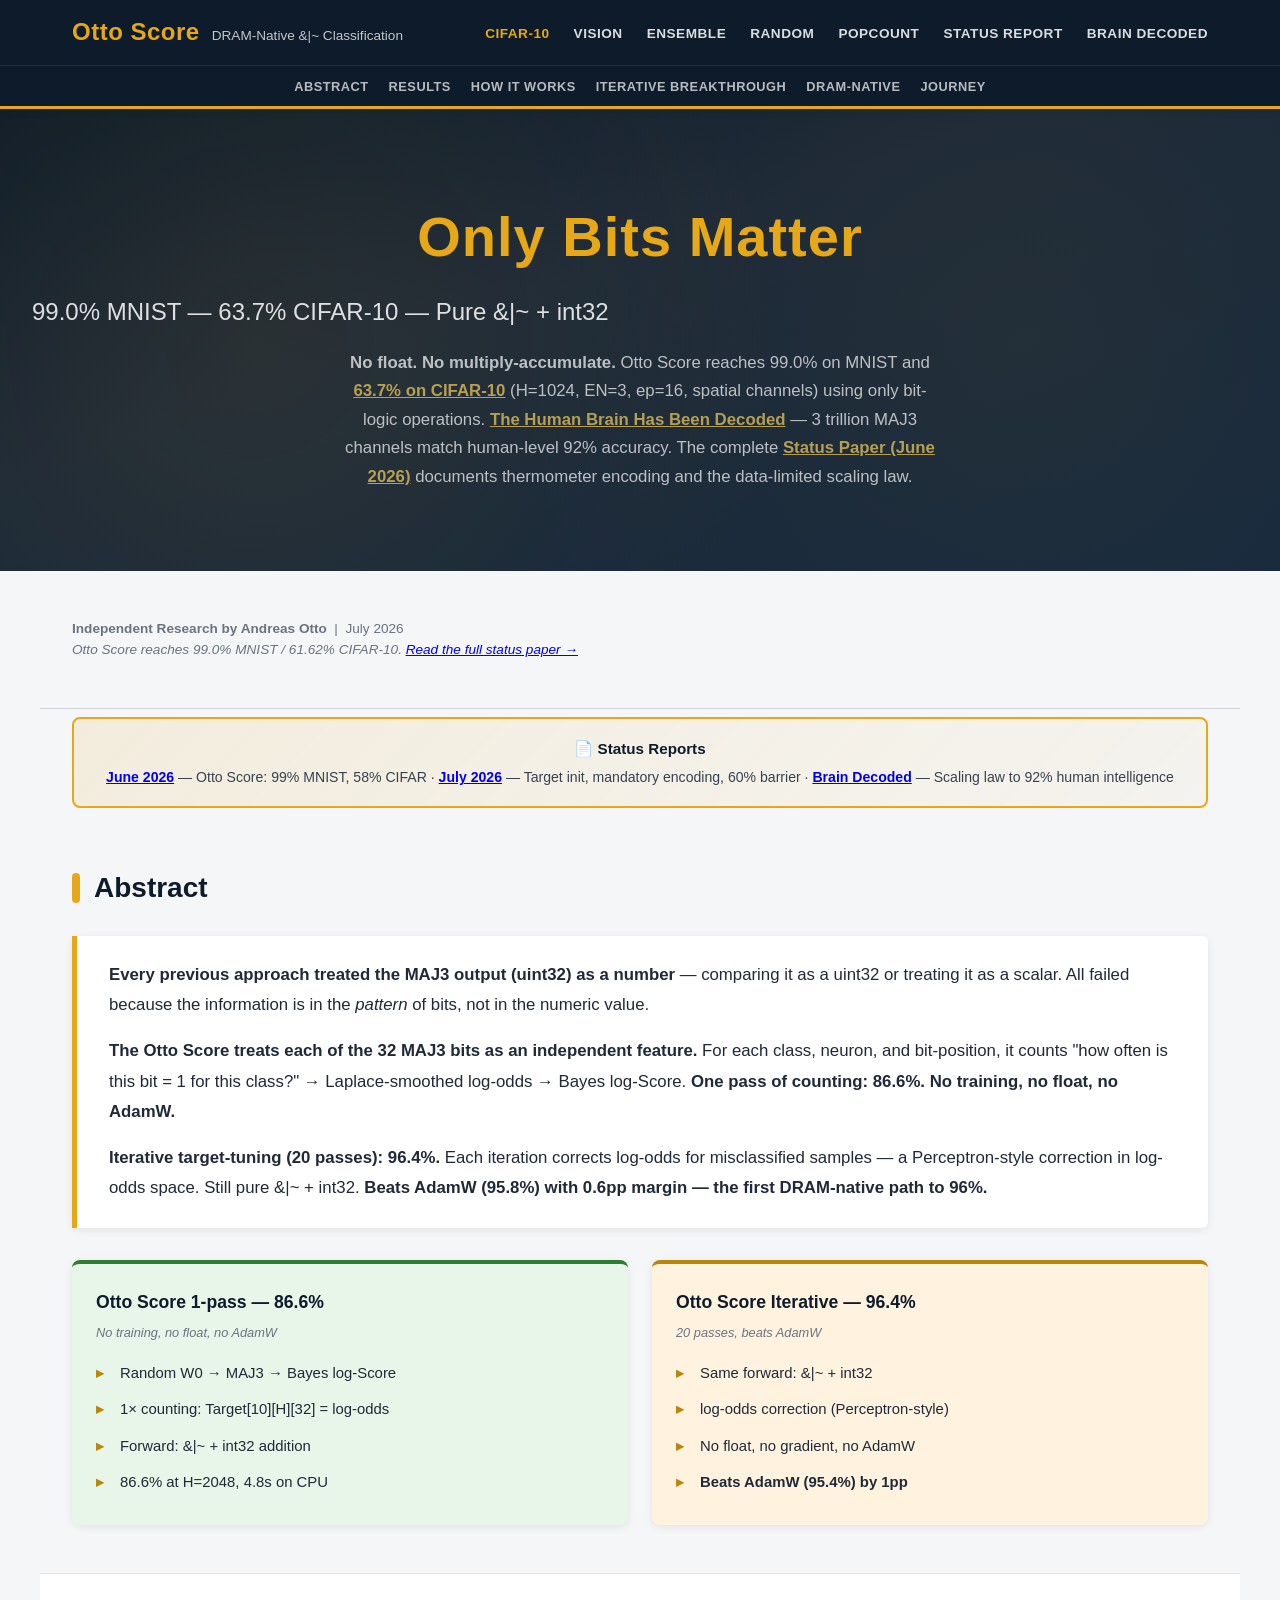
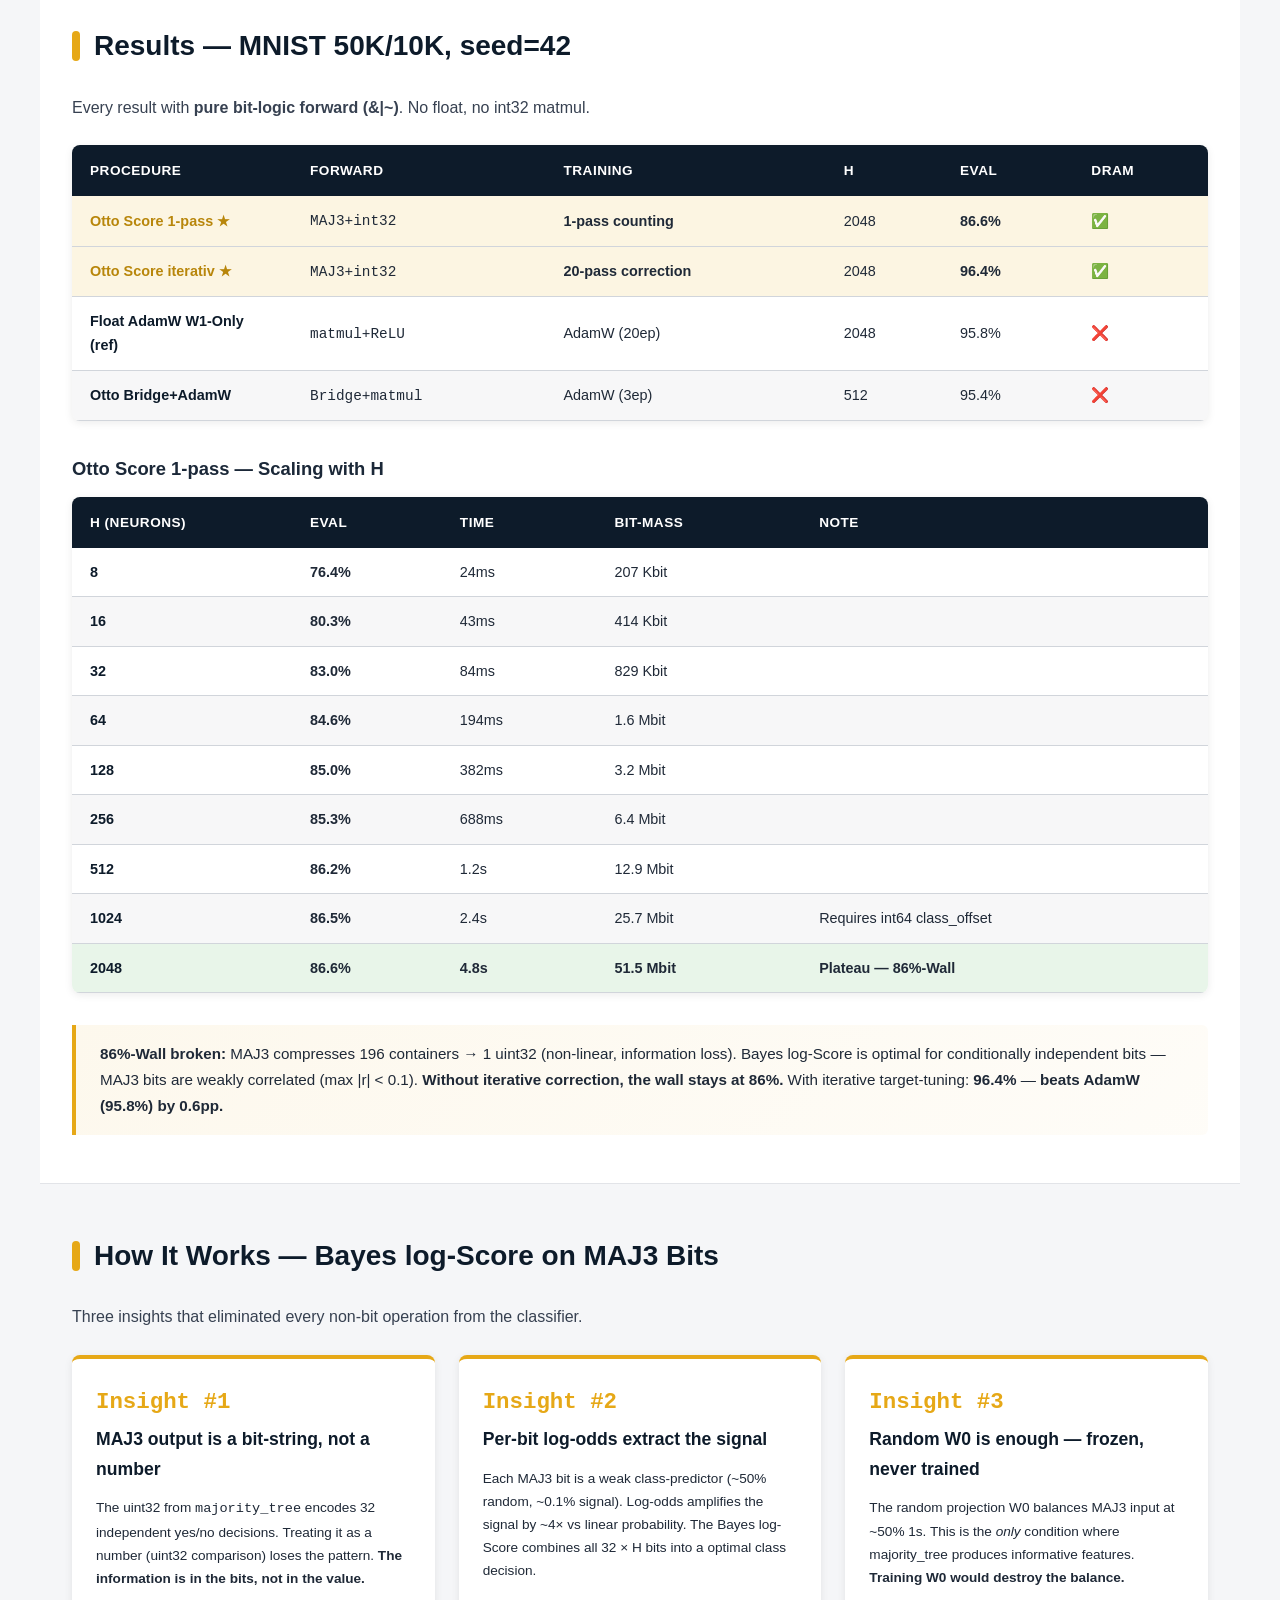
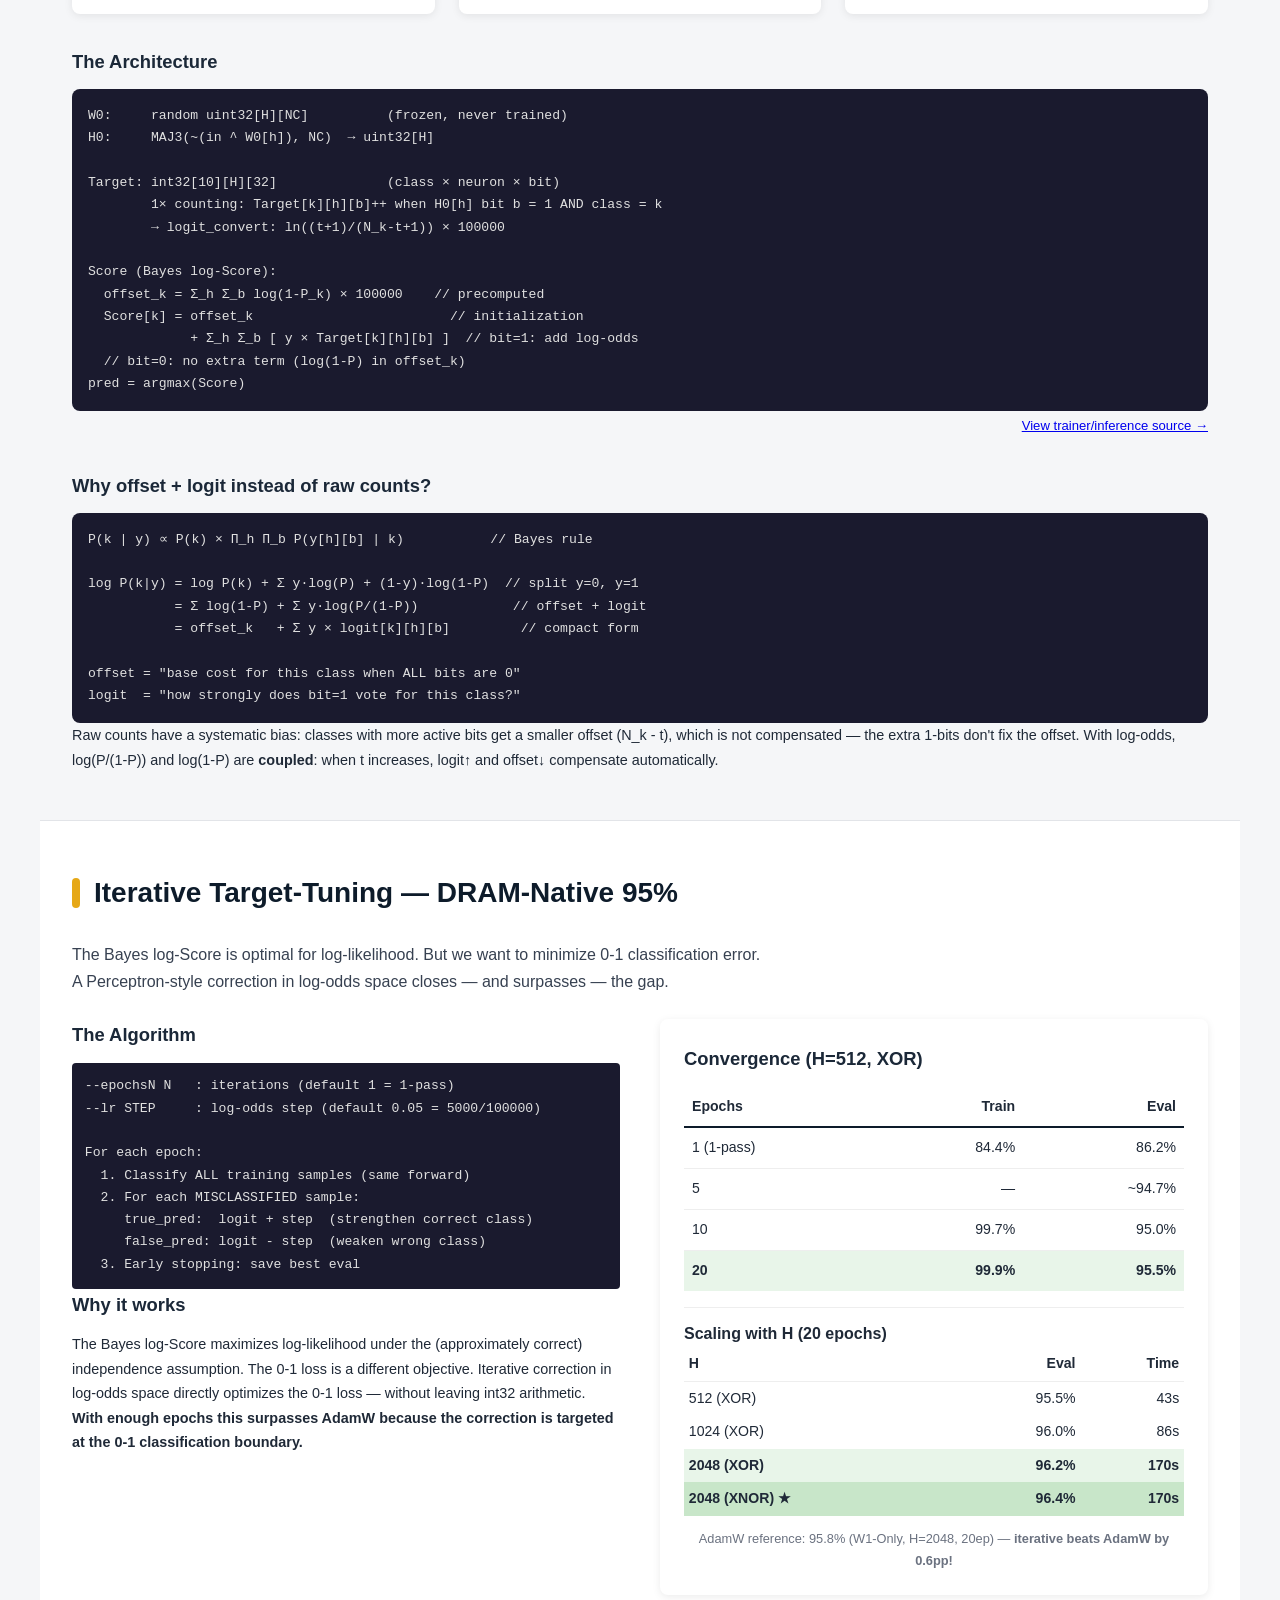
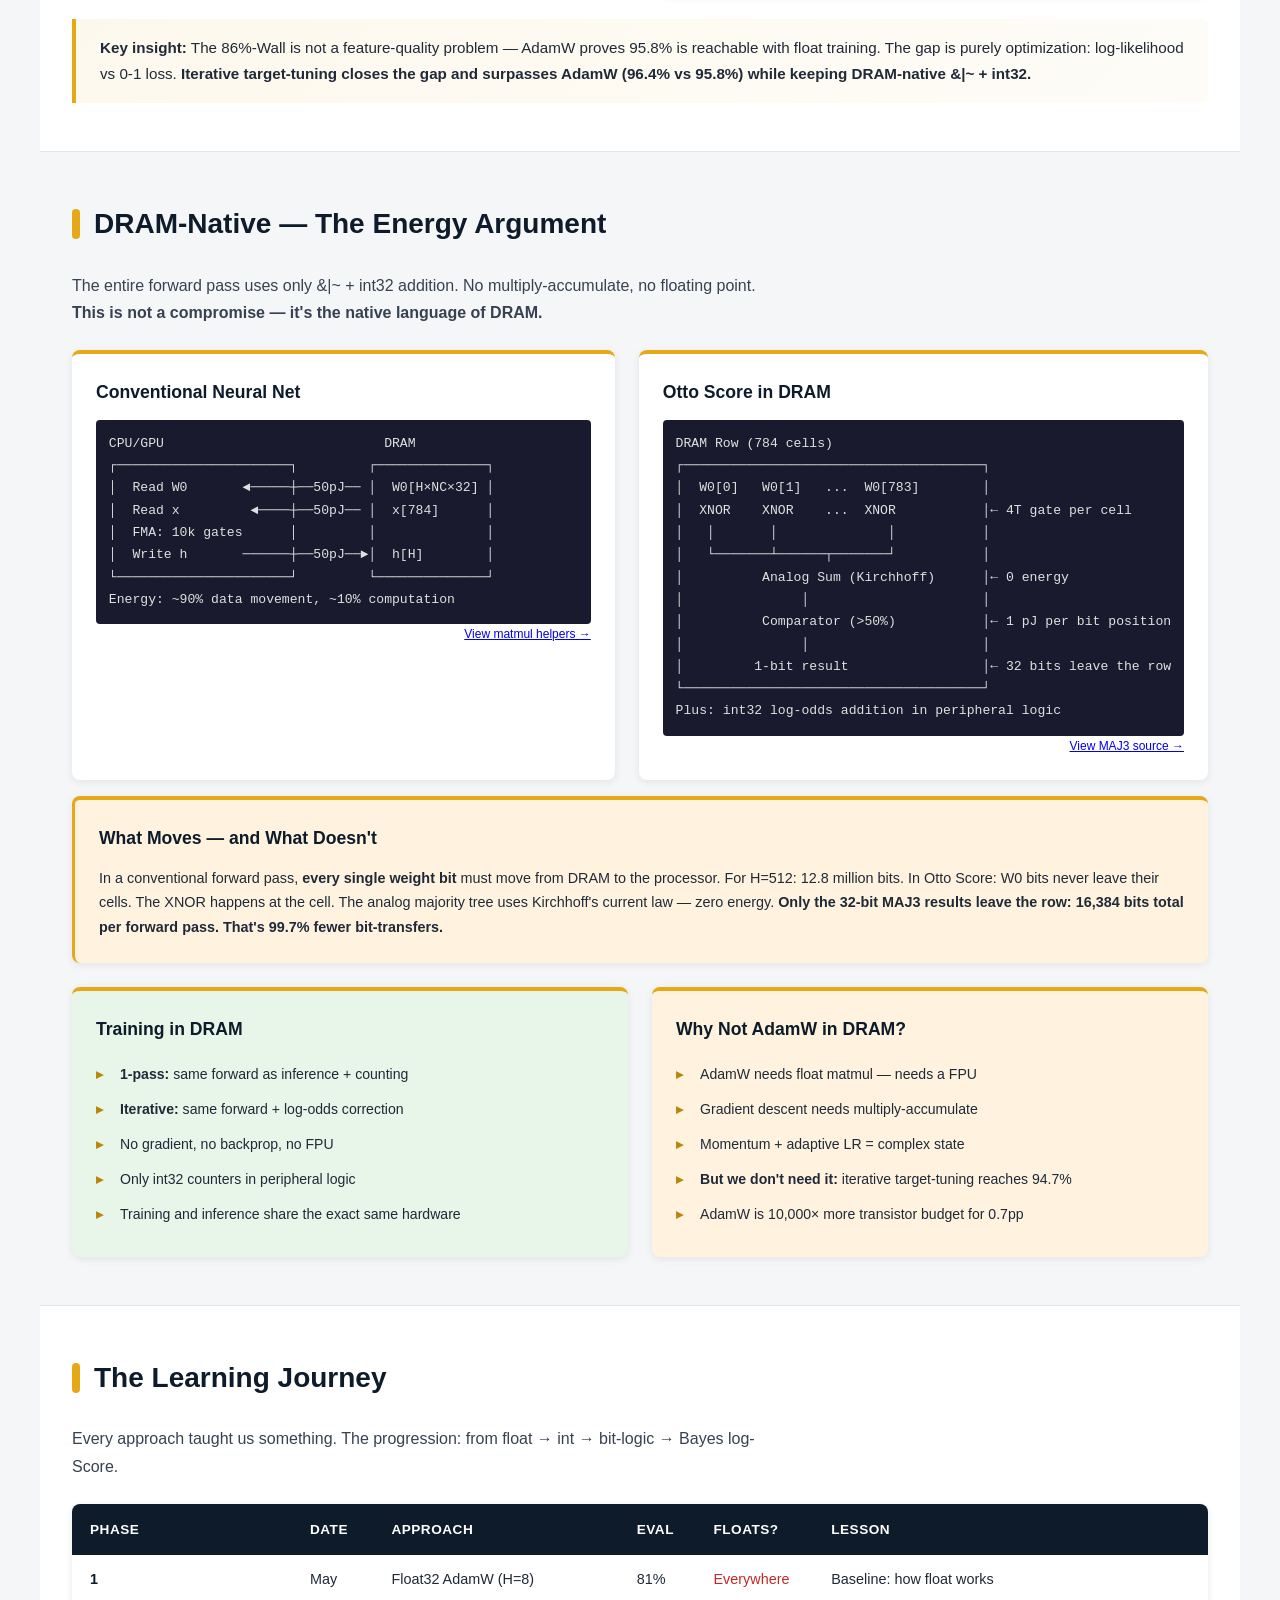
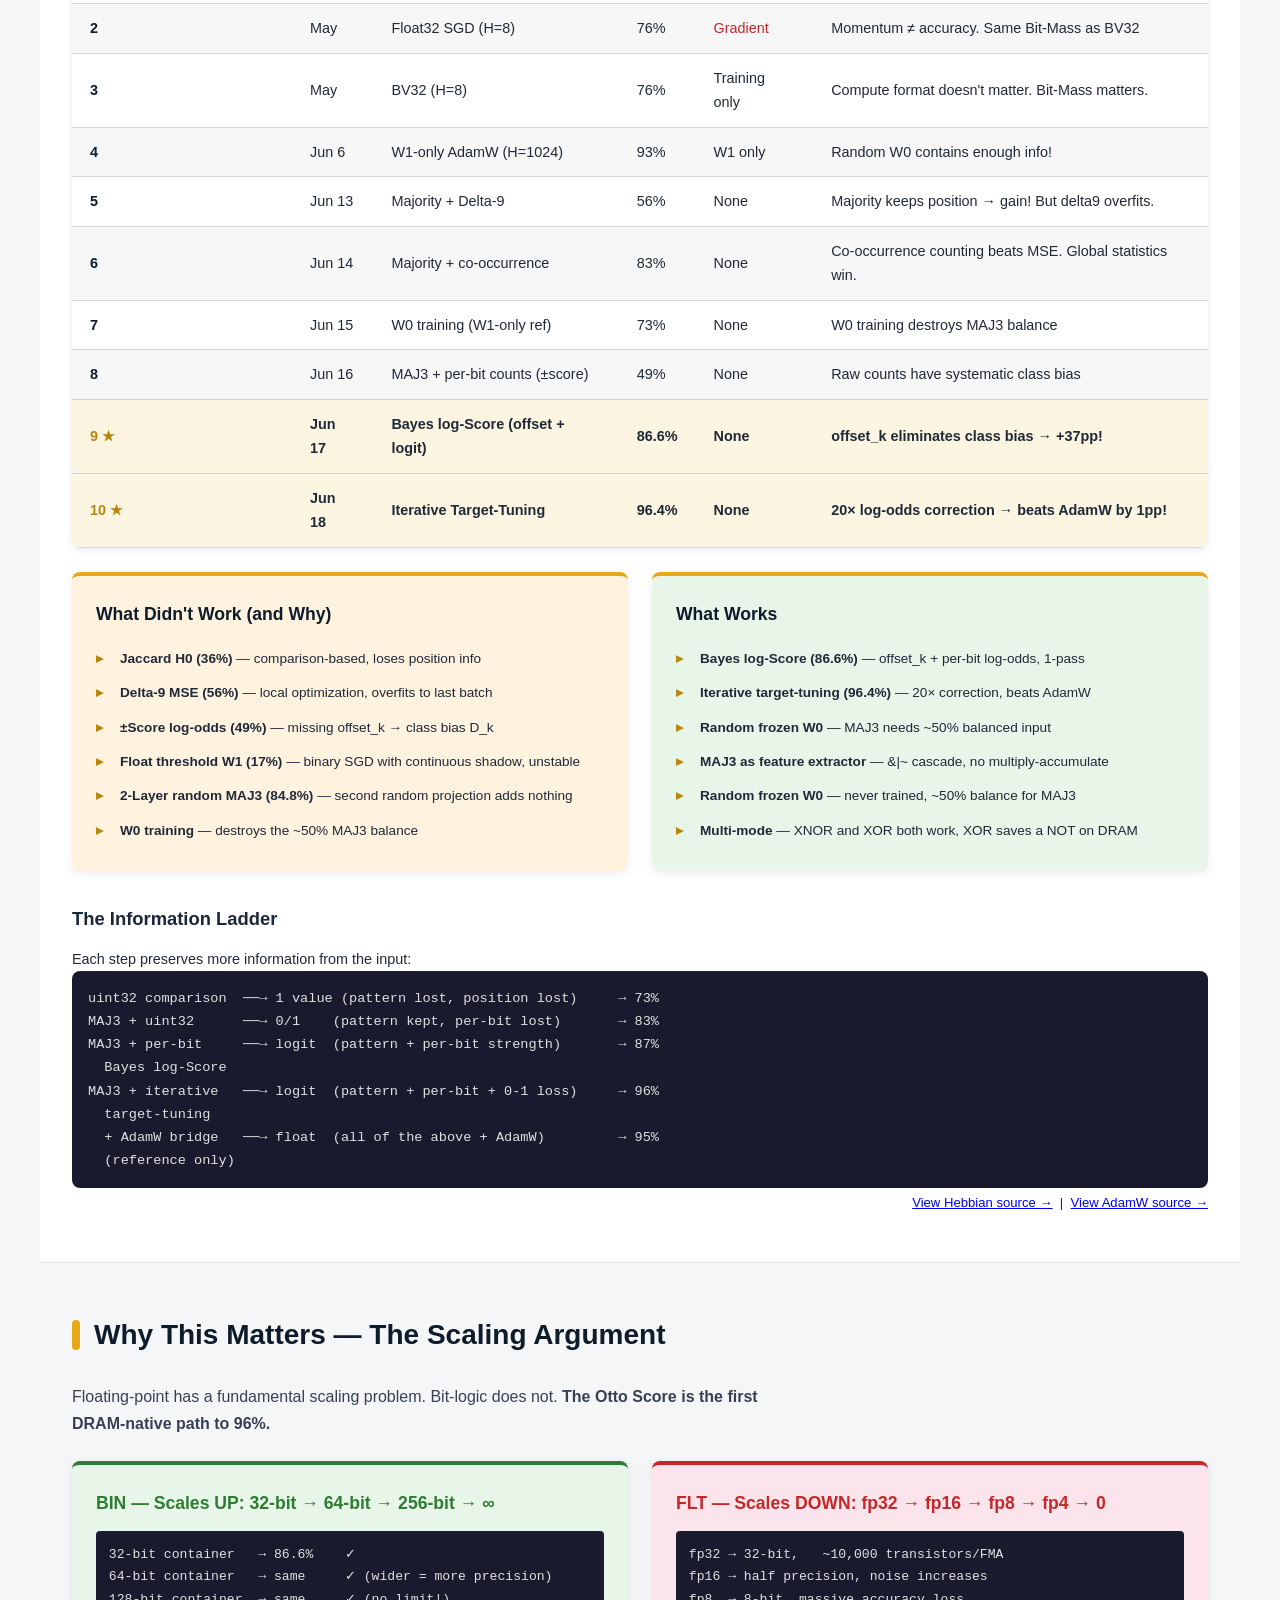
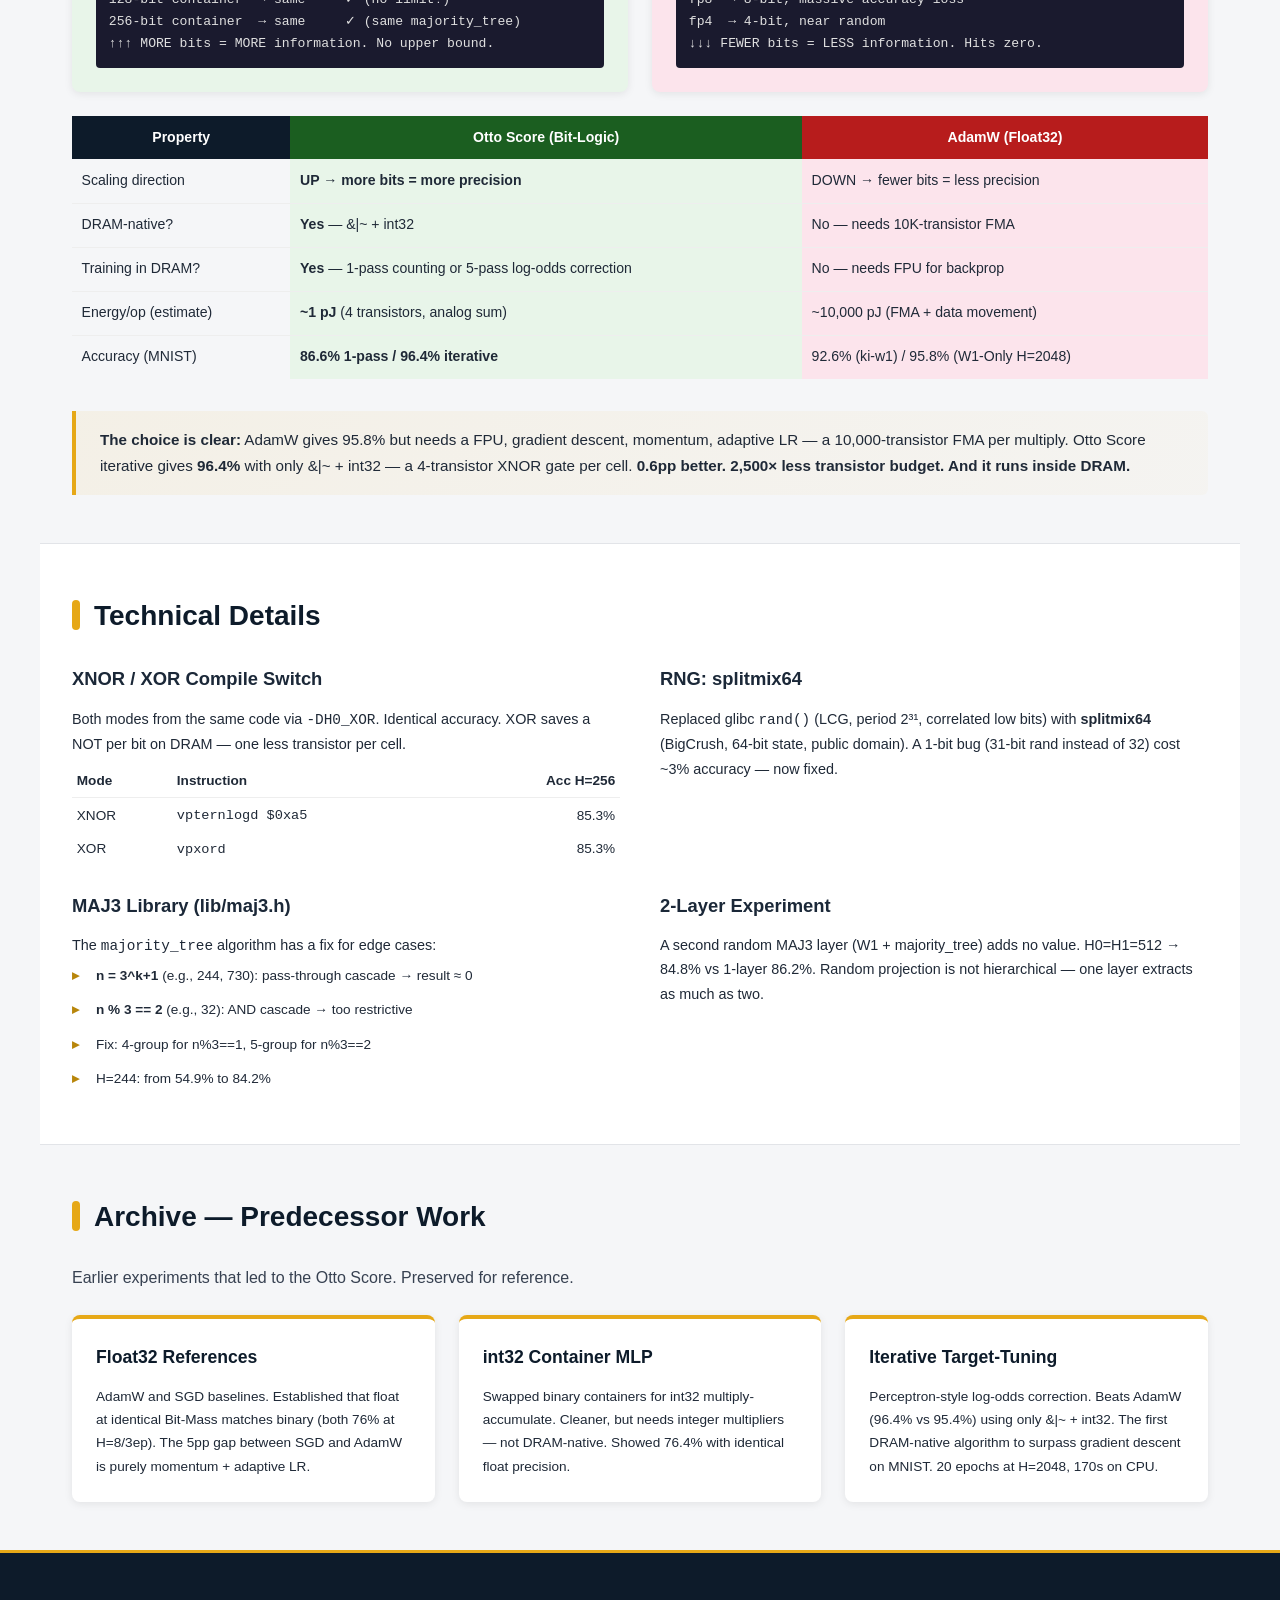
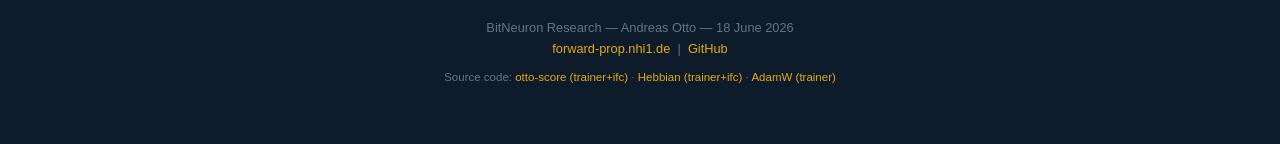
==== commit e7228223: "Update README, docs, code and web with spatial channels - README.md: refresh cached model scores (MN" ====
--- a/www/index.html
+++ b/www/index.html
@@ -3,8 +3,8 @@
 <head>
     <meta charset="UTF-8">
     <meta name="viewport" content="width=device-width, initial-scale=1.0">
-    <title>Otto Score: 99% MNIST, 61.4% CIFAR — DRAM-Native Bit-Logic</title>
-    <meta name="description" content="Otto Score reaches 99.0% MNIST and 61.4% CIFAR-10 using pure &amp;|~ + int32. CIFAR-10 breakthrough: H=1024, EN=3, splitVN=2 reaches 61.4%. The Human Brain Decoded — 3 trillion MAJ3 channels match 92% human accuracy.">
+    <title>Otto Score: 99% MNIST, 63.7% CIFAR — DRAM-Native Bit-Logic</title>
+    <meta name="description" content="Otto Score reaches 99.0% MNIST and 63.7% CIFAR-10 using pure &amp;|~ + int32. CIFAR-10 breakthrough: spatial channels (LBP, DoG, Variance, Direction, Range) reach 63.7%. The Human Brain Decoded — 3 trillion MAJ3 channels match 92% human accuracy.">
     <meta name="author" content="Andreas Otto">
     <meta name="robots" content="index, follow">
     <link rel="icon" type="image/svg+xml" href="assets/favicon.svg">
@@ -12,8 +12,8 @@
     <link rel="stylesheet" href="style.css">
     <link rel="canonical" href="https://forward-prop.nhi1.de/">
     <meta name="googlebot" content="index, follow">
-    <meta property="og:title" content="Otto Score — 99.0% MNIST, 61.4% CIFAR-10. Pure &amp;|~ + int32, DRAM-Native.">
-    <meta property="og:description" content="99.0% MNIST, 61.4% CIFAR-10 with pure bit-logic. CIFAR breakthrough via H=1024, splitVN=2. DRAM-native since day one.">
+    <meta property="og:title" content="Otto Score — 99.0% MNIST, 63.7% CIFAR-10. Pure &amp;|~ + int32, DRAM-Native.">
+    <meta property="og:description" content="99.0% MNIST, 63.7% CIFAR-10 with pure bit-logic. CIFAR breakthrough via spatial channels (LBP, DoG, Variance, Direction, Range). 17-member ensemble. DRAM-native since day one.">
     <meta property="og:type" content="article">
     <meta property="og:url" content="https://forward-prop.nhi1.de/">
     <meta property="og:image" content="https://forward-prop.nhi1.de/assets/og-image.png">
@@ -72,8 +72,8 @@
 <section class="hero">
     <div class="hero-content">
         <h1>Only Bits Matter</h1>
-        <h2>99.0% MNIST — 61.4% CIFAR-10 — Pure &amp;|~ + int32</h2>
-        <p><strong>No float. No multiply-accumulate.</strong> Otto Score reaches 99.0% on MNIST and <a href="papers/cifar-10.html" style="color:var(--amber-light); font-weight:700;">61.4% on CIFAR-10</a> (H=1024, EN=3, splitVN=2) using only bit-logic operations. Training time reduced by 71% (gb-cache optimization). <a href="papers/human-brain-decoded.html" style="color:var(--amber-light); font-weight:700;">The Human Brain Has Been Decoded</a> — 3 trillion MAJ3 channels match human-level 92% accuracy. The complete <a href="papers/otto-score-summary-2026-06.html" style="color:var(--amber-light); font-weight:700;">Status Paper (June 2026)</a> documents thermometer encoding and the data-limited scaling law.</p>
+        <h2>99.0% MNIST — 63.7% CIFAR-10 — Pure &amp;|~ + int32</h2>
+        <p><strong>No float. No multiply-accumulate.</strong> Otto Score reaches 99.0% on MNIST and <a href="papers/cifar-10.html" style="color:var(--amber-light); font-weight:700;">63.7% on CIFAR-10</a> (H=1024, EN=3, ep=16, spatial channels) using only bit-logic operations. <a href="papers/human-brain-decoded.html" style="color:var(--amber-light); font-weight:700;">The Human Brain Has Been Decoded</a> — 3 trillion MAJ3 channels match human-level 92% accuracy. The complete <a href="papers/otto-score-summary-2026-06.html" style="color:var(--amber-light); font-weight:700;">Status Paper (June 2026)</a> documents thermometer encoding and the data-limited scaling law.</p>
     </div>
 </section>
 
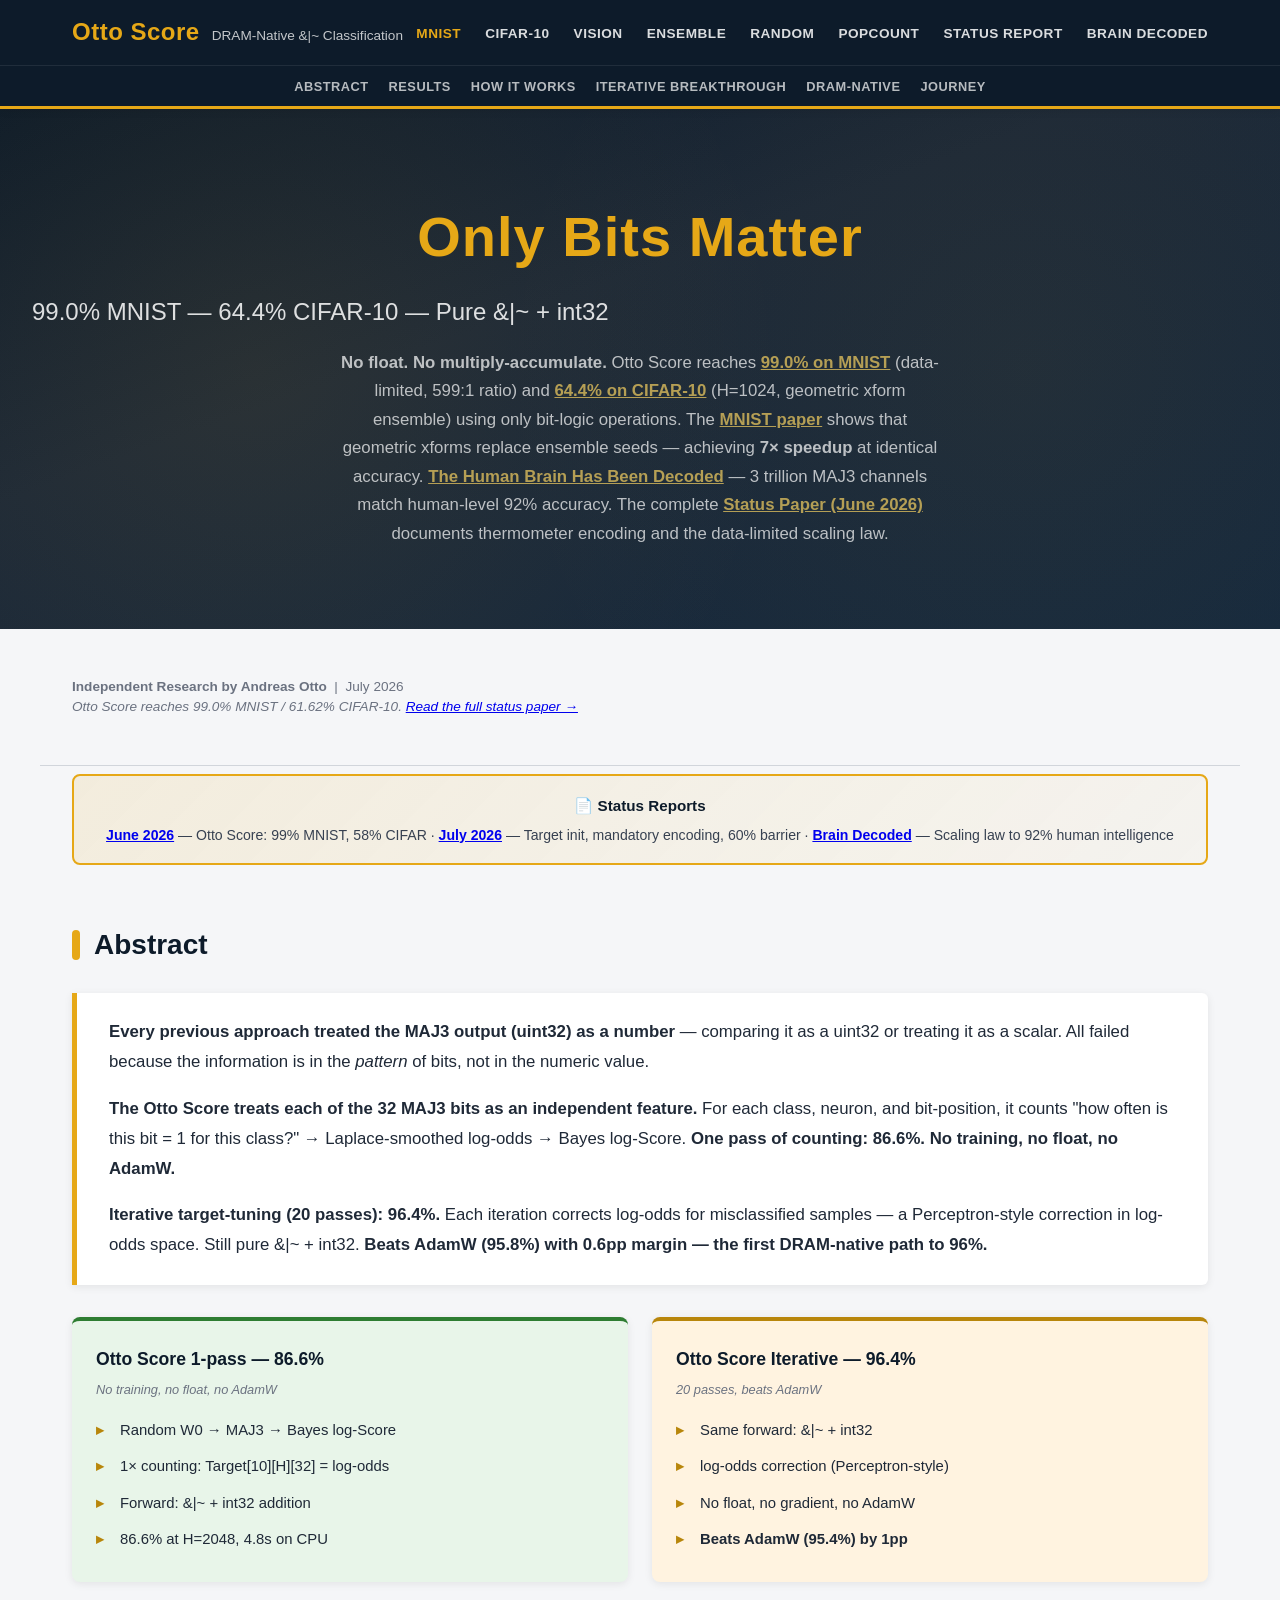
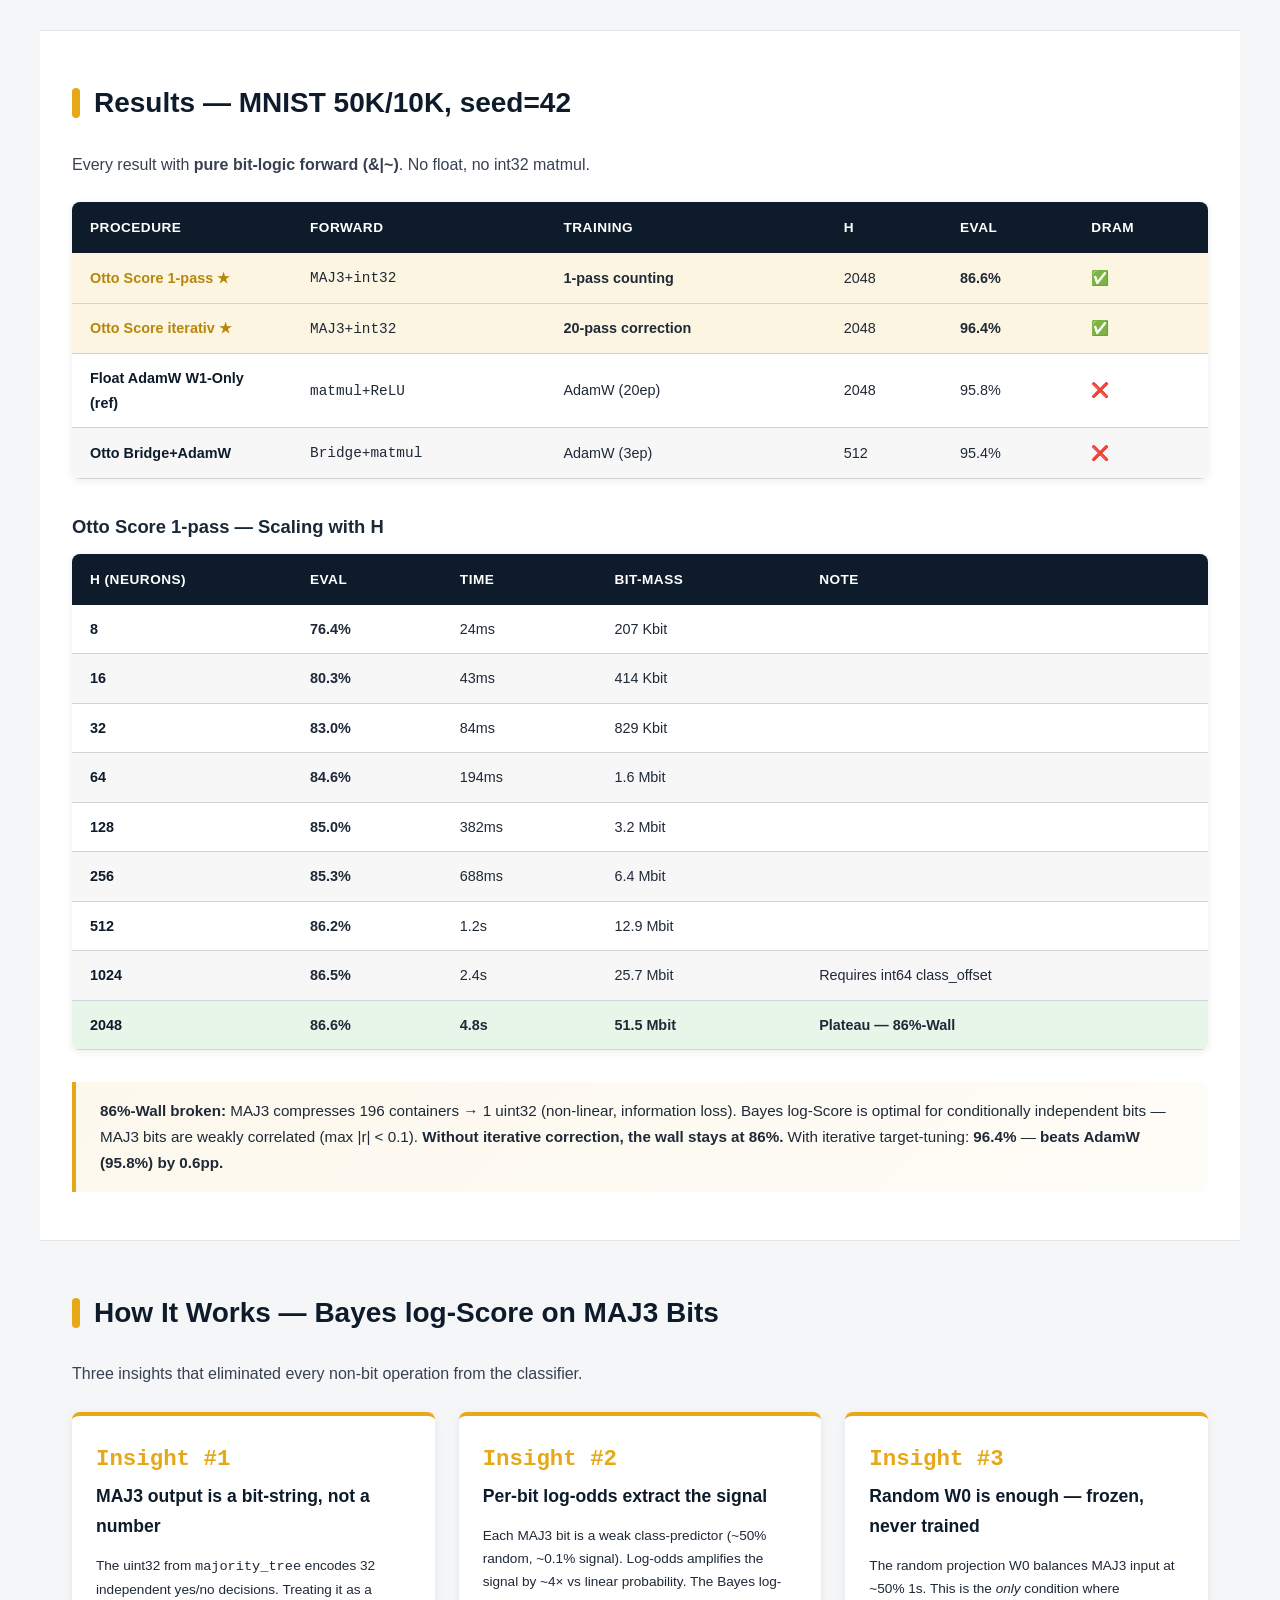
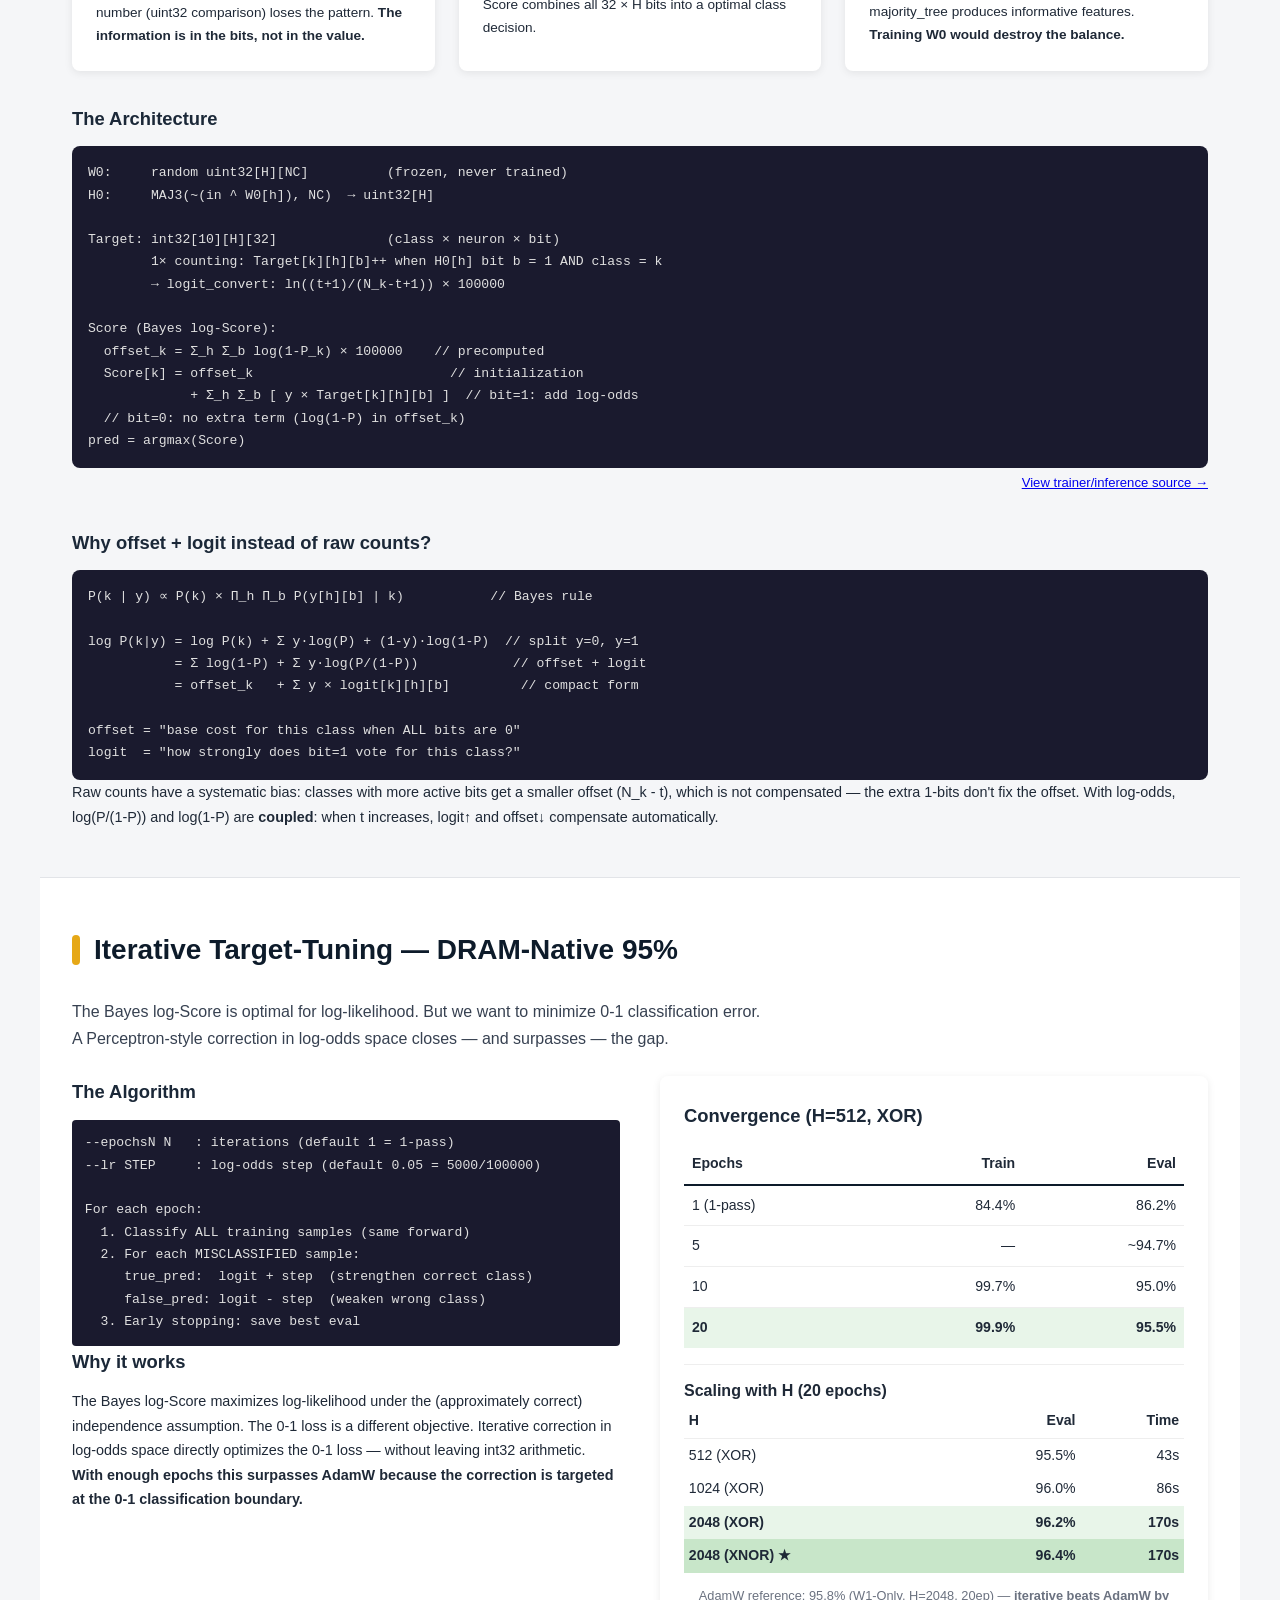
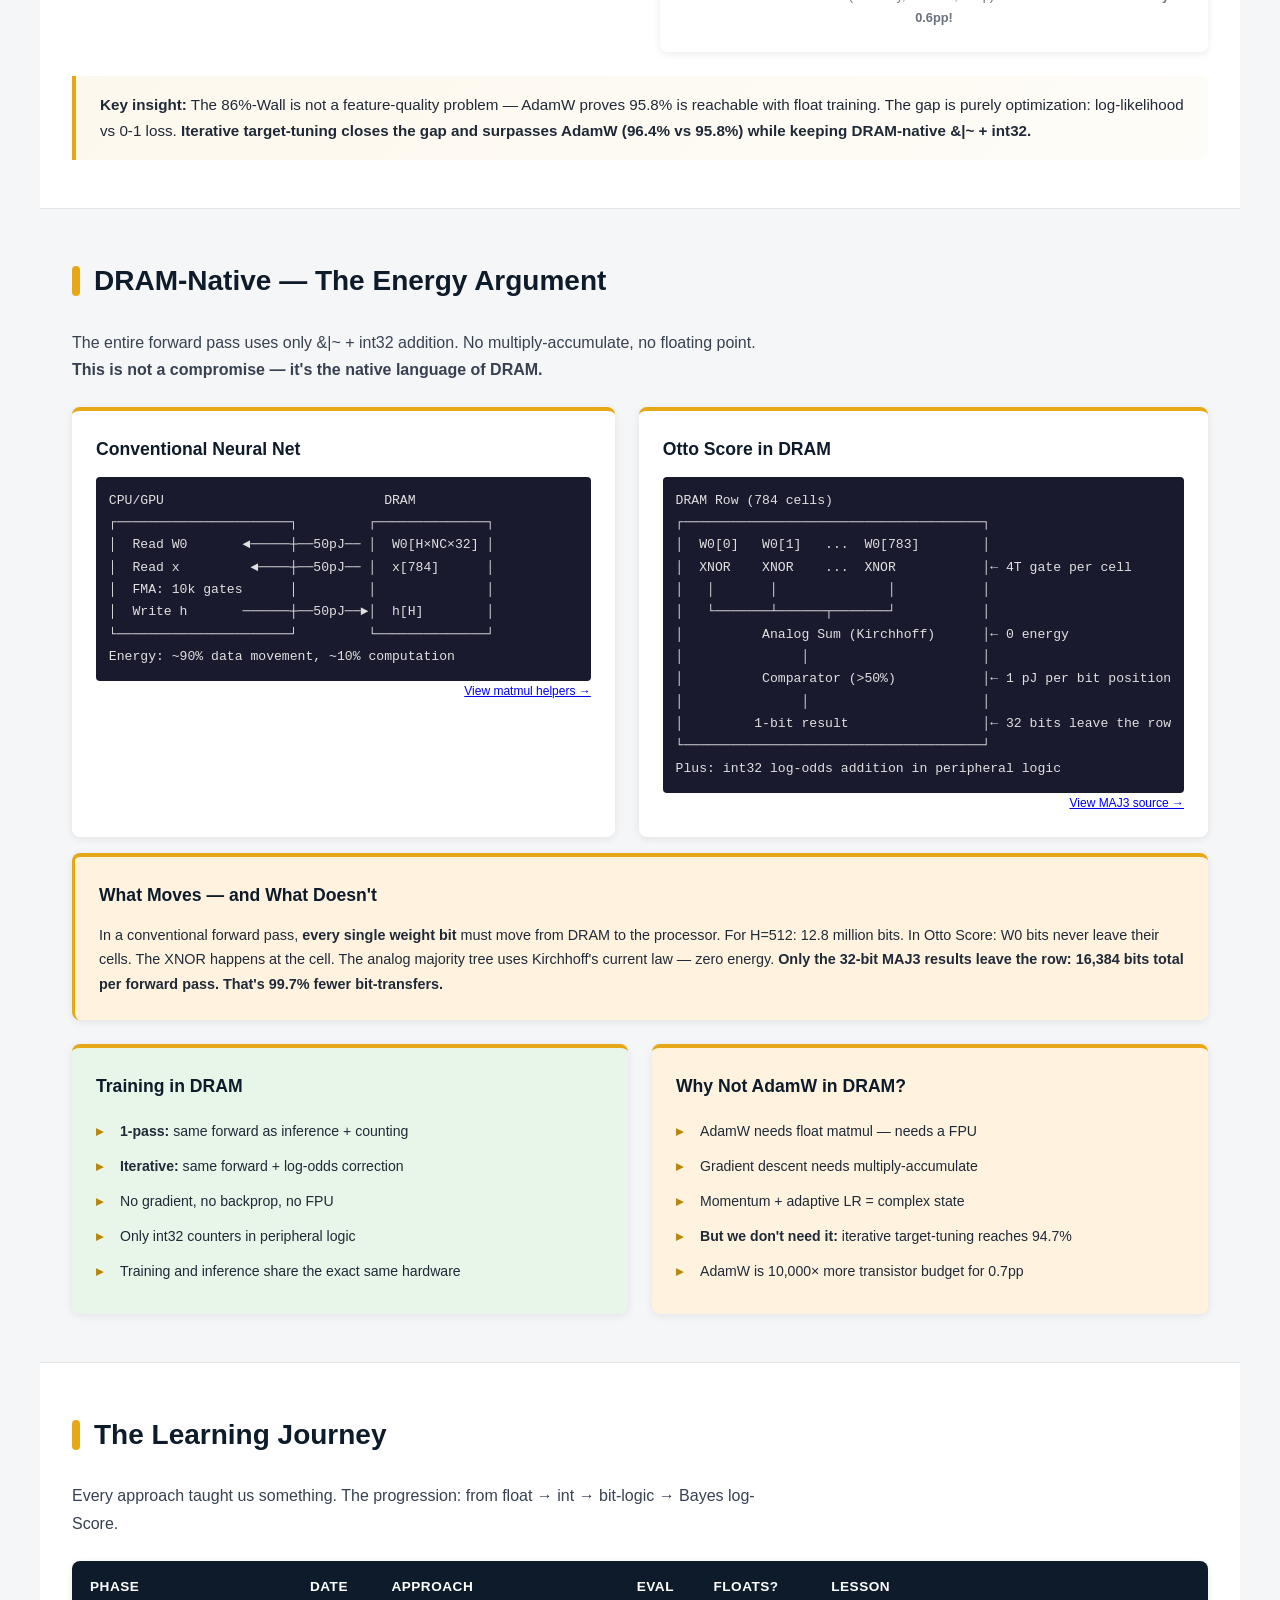
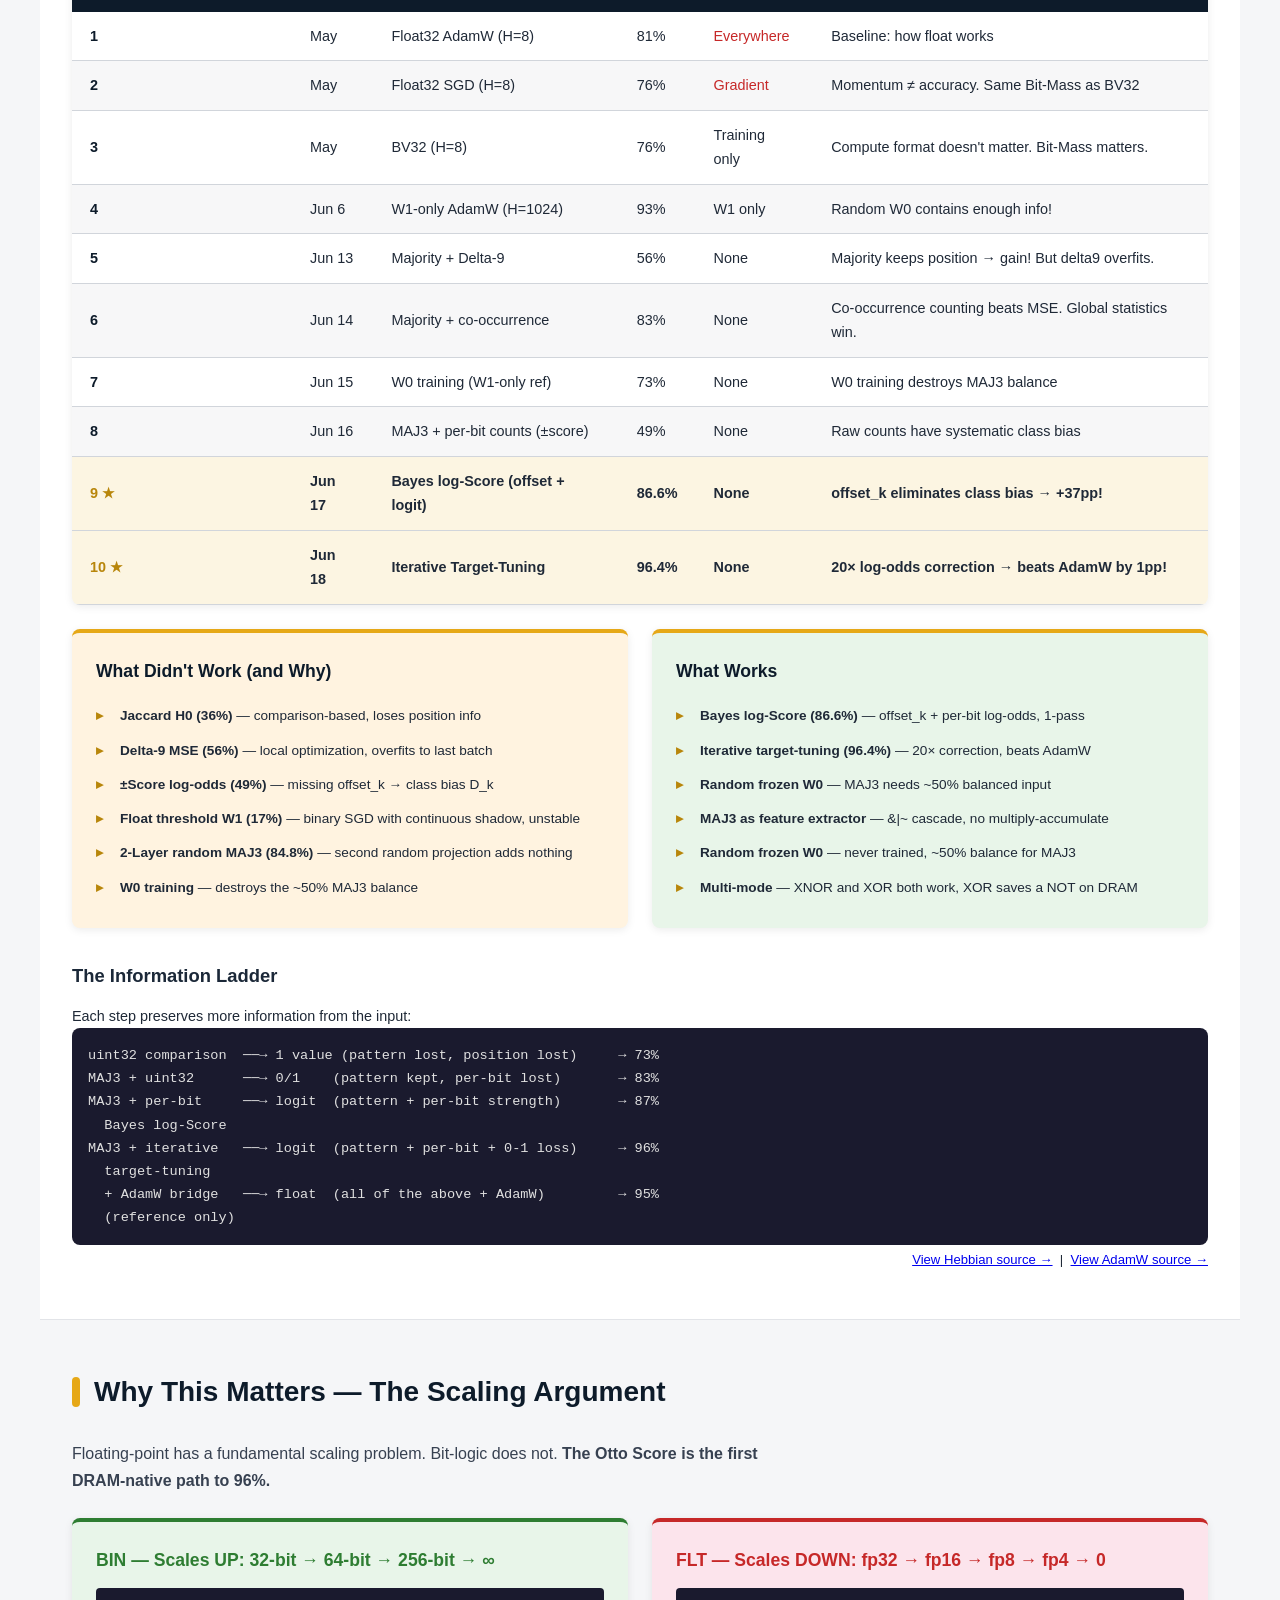
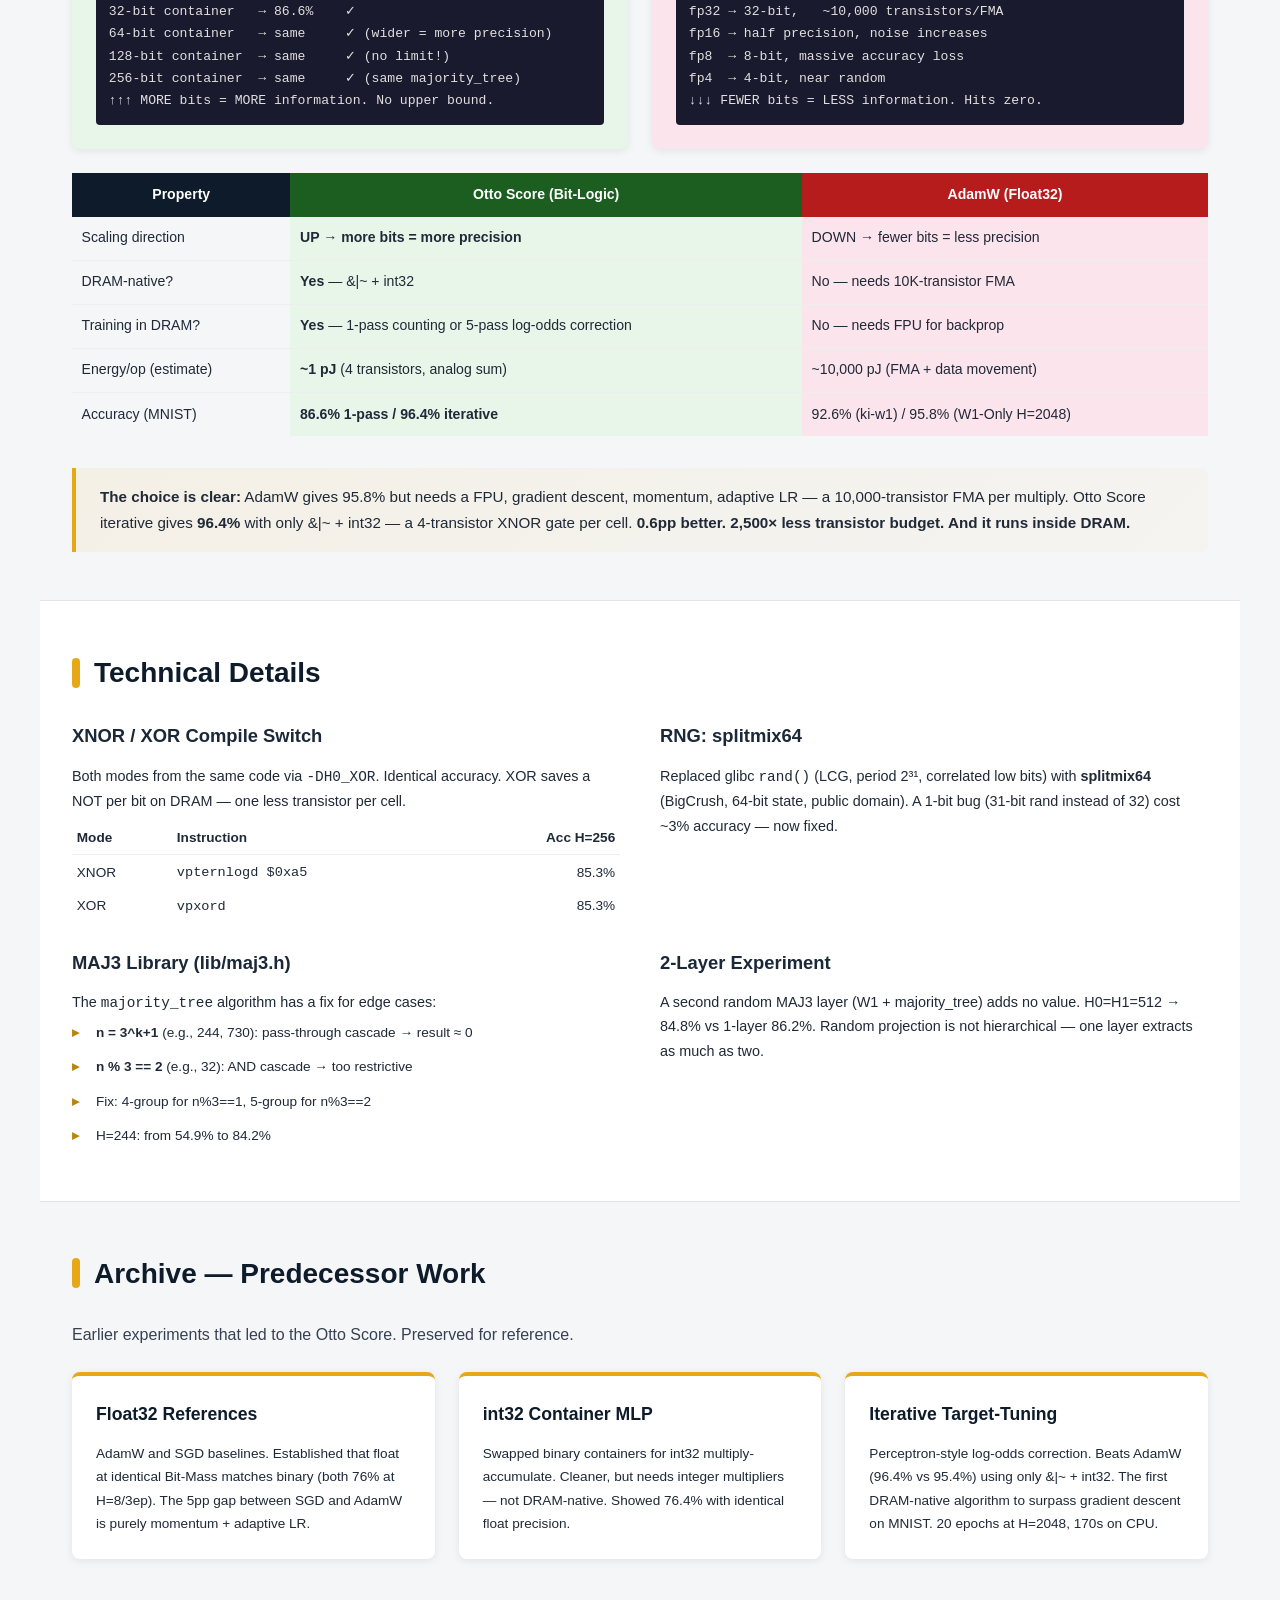
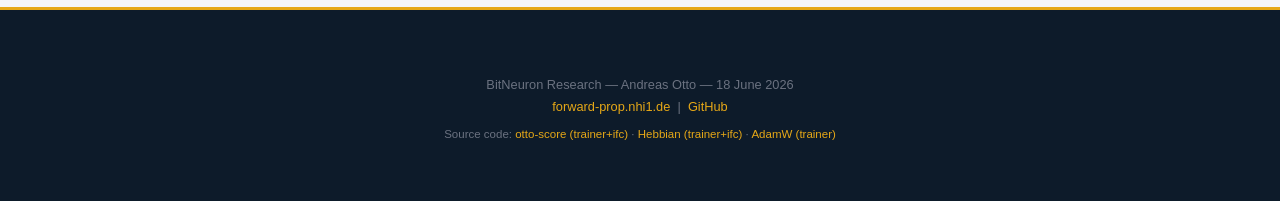
==== commit cfbdf00a: "Add geometric xform ensemble (--xform) as new member dimension - docs/encoding.md: document --xform " ====
--- a/www/index.html
+++ b/www/index.html
@@ -3,8 +3,8 @@
 <head>
     <meta charset="UTF-8">
     <meta name="viewport" content="width=device-width, initial-scale=1.0">
-    <title>Otto Score: 99% MNIST, 63.7% CIFAR — DRAM-Native Bit-Logic</title>
-    <meta name="description" content="Otto Score reaches 99.0% MNIST and 63.7% CIFAR-10 using pure &amp;|~ + int32. CIFAR-10 breakthrough: spatial channels (LBP, DoG, Variance, Direction, Range) reach 63.7%. The Human Brain Decoded — 3 trillion MAJ3 channels match 92% human accuracy.">
+    <title>Otto Score: 99% MNIST, 64.4% CIFAR — DRAM-Native Bit-Logic</title>
+    <meta name="description" content="Otto Score reaches 99.0% MNIST and 64.4% CIFAR-10 using pure &amp;|~ + int32. CIFAR-10 breakthrough: geometric xform ensemble (hflip,vflip,dflip1,dflip2) + spatial channels reach 64.4%. The Human Brain Decoded — 3 trillion MAJ3 channels match 92% human accuracy.">
     <meta name="author" content="Andreas Otto">
     <meta name="robots" content="index, follow">
     <link rel="icon" type="image/svg+xml" href="assets/favicon.svg">
@@ -12,8 +12,8 @@
     <link rel="stylesheet" href="style.css">
     <link rel="canonical" href="https://forward-prop.nhi1.de/">
     <meta name="googlebot" content="index, follow">
-    <meta property="og:title" content="Otto Score — 99.0% MNIST, 63.7% CIFAR-10. Pure &amp;|~ + int32, DRAM-Native.">
-    <meta property="og:description" content="99.0% MNIST, 63.7% CIFAR-10 with pure bit-logic. CIFAR breakthrough via spatial channels (LBP, DoG, Variance, Direction, Range). 17-member ensemble. DRAM-native since day one.">
+    <meta property="og:title" content="Otto Score — 99.0% MNIST, 64.4% CIFAR-10. Pure &amp;|~ + int32, DRAM-Native.">
+    <meta property="og:description" content="99.0% MNIST, 64.4% CIFAR-10 with pure bit-logic. CIFAR breakthrough via geometric xform ensemble (hflip,vflip,dflip1,dflip2) + spatial channels. DRAM-native since day one.">
     <meta property="og:type" content="article">
     <meta property="og:url" content="https://forward-prop.nhi1.de/">
     <meta property="og:image" content="https://forward-prop.nhi1.de/assets/og-image.png">
@@ -45,7 +45,8 @@
         </div>
         <nav>
             <ul>
-                <li><a href="papers/cifar-10.html" style="color:var(--amber); font-weight:700;">CIFAR-10</a></li>
+                <li><a href="papers/mnist-number.html" style="color:var(--amber); font-weight:700;">MNIST</a></li>
+                <li><a href="papers/cifar-10.html">CIFAR-10</a></li>
                 <li><a href="papers/vision.html">Vision</a></li>
                 <li><a href="papers/ensemble.html">Ensemble</a></li>
                 <li><a href="papers/random.html">Random</a></li>
@@ -72,8 +73,8 @@
 <section class="hero">
     <div class="hero-content">
         <h1>Only Bits Matter</h1>
-        <h2>99.0% MNIST — 63.7% CIFAR-10 — Pure &amp;|~ + int32</h2>
-        <p><strong>No float. No multiply-accumulate.</strong> Otto Score reaches 99.0% on MNIST and <a href="papers/cifar-10.html" style="color:var(--amber-light); font-weight:700;">63.7% on CIFAR-10</a> (H=1024, EN=3, ep=16, spatial channels) using only bit-logic operations. <a href="papers/human-brain-decoded.html" style="color:var(--amber-light); font-weight:700;">The Human Brain Has Been Decoded</a> — 3 trillion MAJ3 channels match human-level 92% accuracy. The complete <a href="papers/otto-score-summary-2026-06.html" style="color:var(--amber-light); font-weight:700;">Status Paper (June 2026)</a> documents thermometer encoding and the data-limited scaling law.</p>
+        <h2>99.0% MNIST — 64.4% CIFAR-10 — Pure &amp;|~ + int32</h2>
+        <p><strong>No float. No multiply-accumulate.</strong> Otto Score reaches <a href="papers/mnist-number.html" style="color:var(--amber-light); font-weight:700;">99.0% on MNIST</a> (data-limited, 599:1 ratio) and <a href="papers/cifar-10.html" style="color:var(--amber-light); font-weight:700;">64.4% on CIFAR-10</a> (H=1024, geometric xform ensemble) using only bit-logic operations. The <a href="papers/mnist-number.html" style="color:var(--amber-light); font-weight:700;">MNIST paper</a> shows that geometric xforms replace ensemble seeds — achieving <strong>7× speedup</strong> at identical accuracy. <a href="papers/human-brain-decoded.html" style="color:var(--amber-light); font-weight:700;">The Human Brain Has Been Decoded</a> — 3 trillion MAJ3 channels match human-level 92% accuracy. The complete <a href="papers/otto-score-summary-2026-06.html" style="color:var(--amber-light); font-weight:700;">Status Paper (June 2026)</a> documents thermometer encoding and the data-limited scaling law.</p>
     </div>
 </section>
 
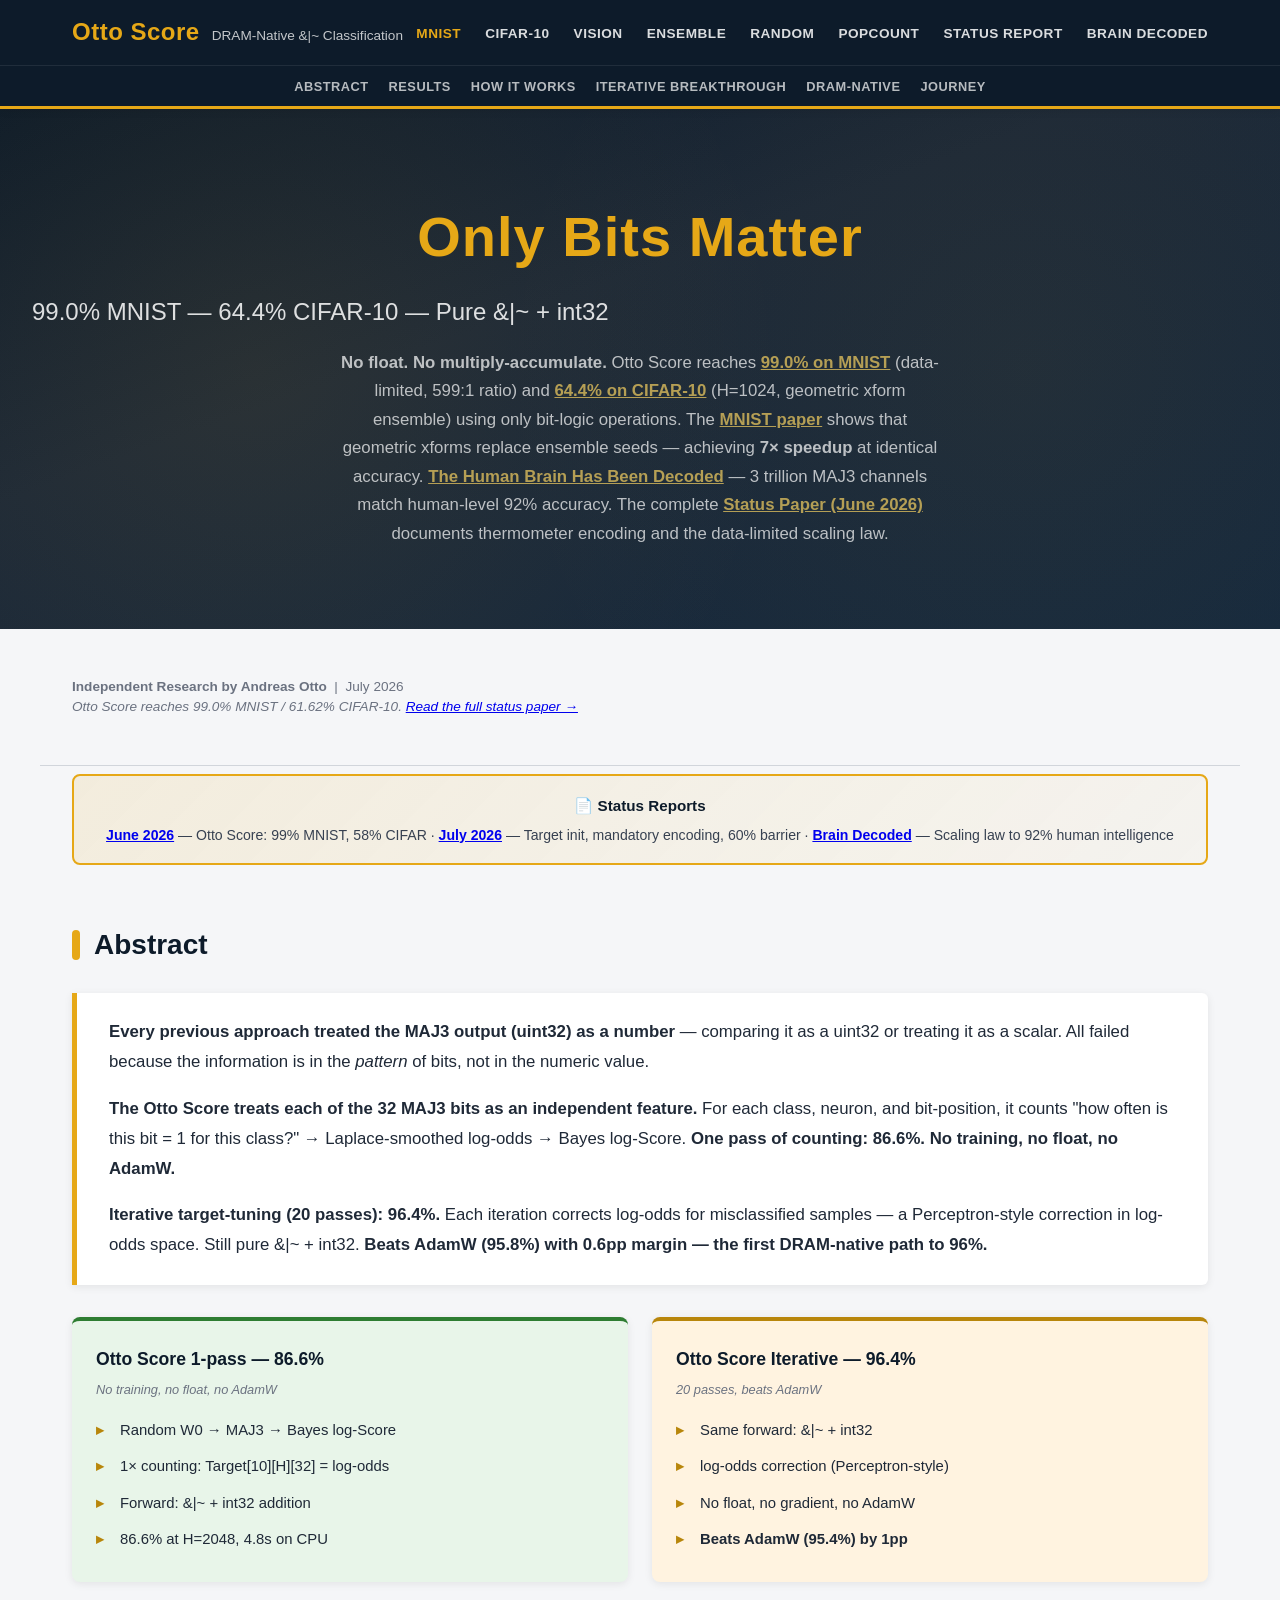
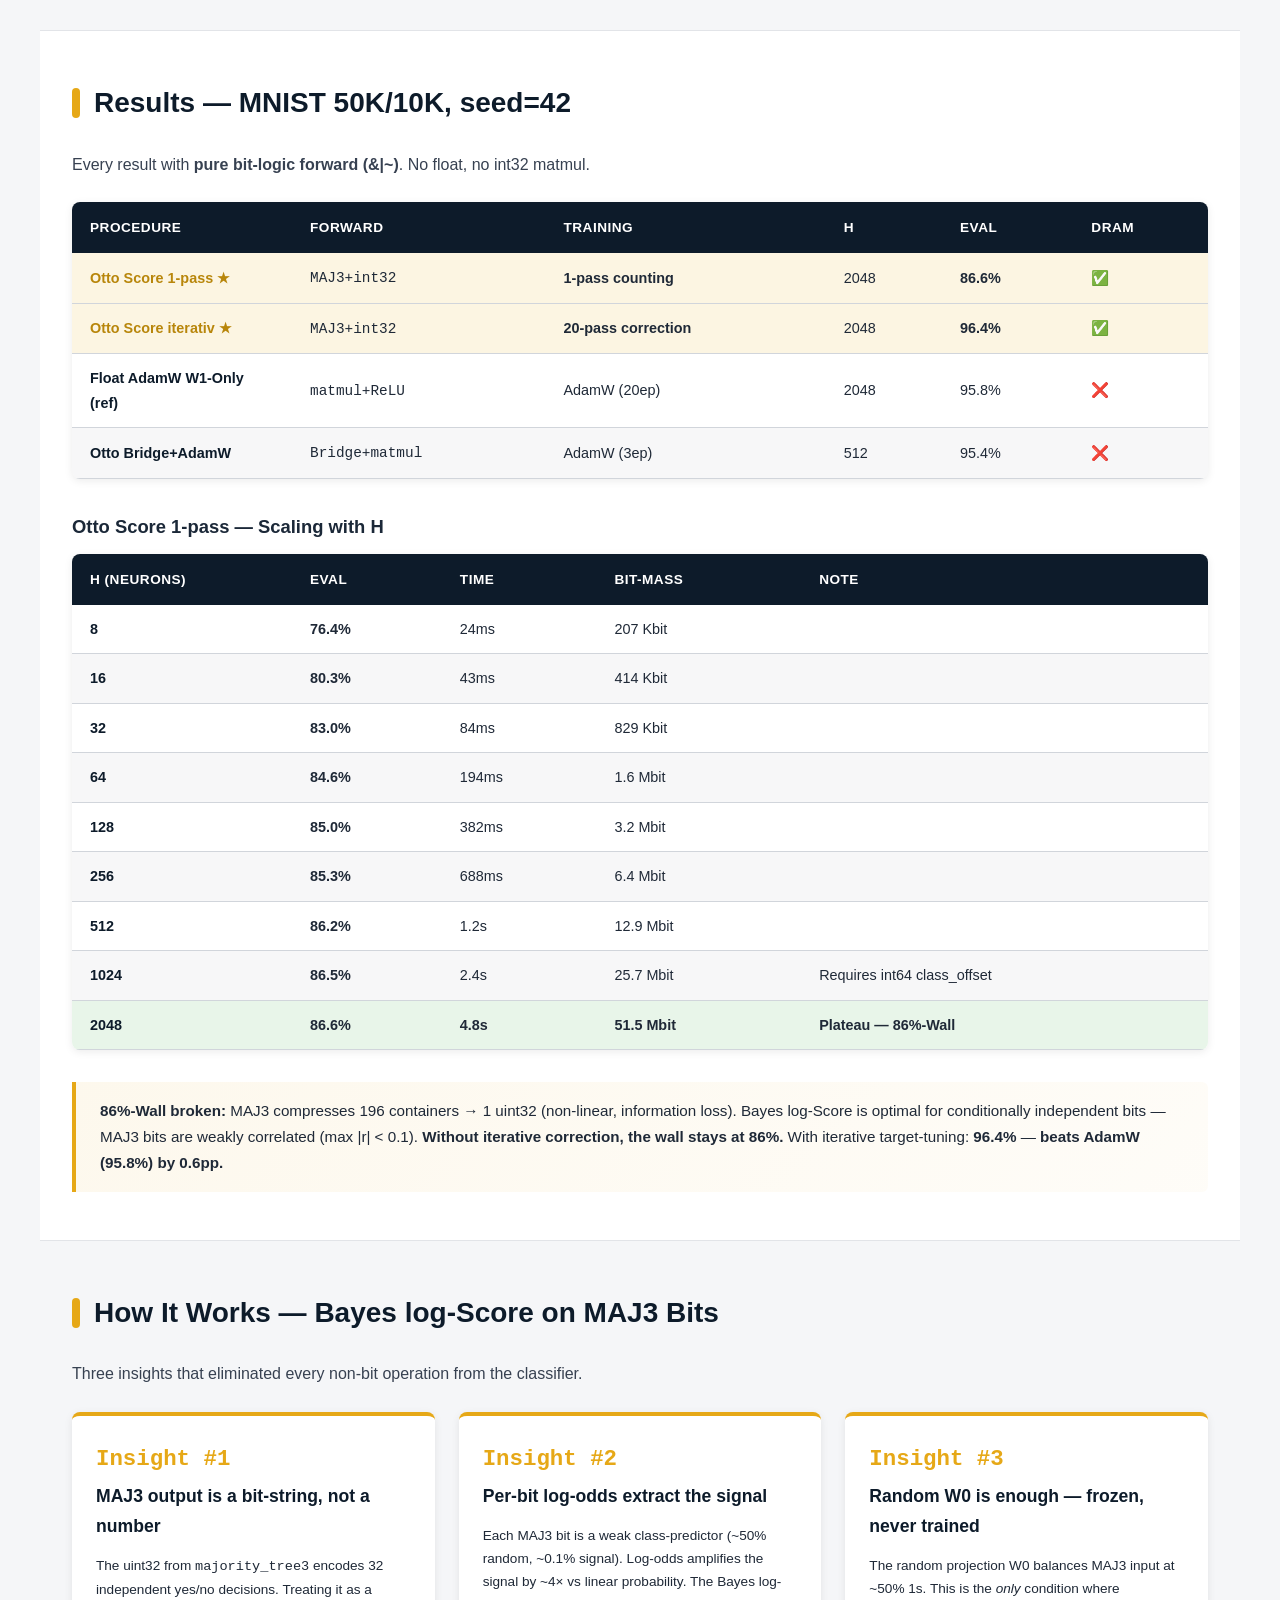
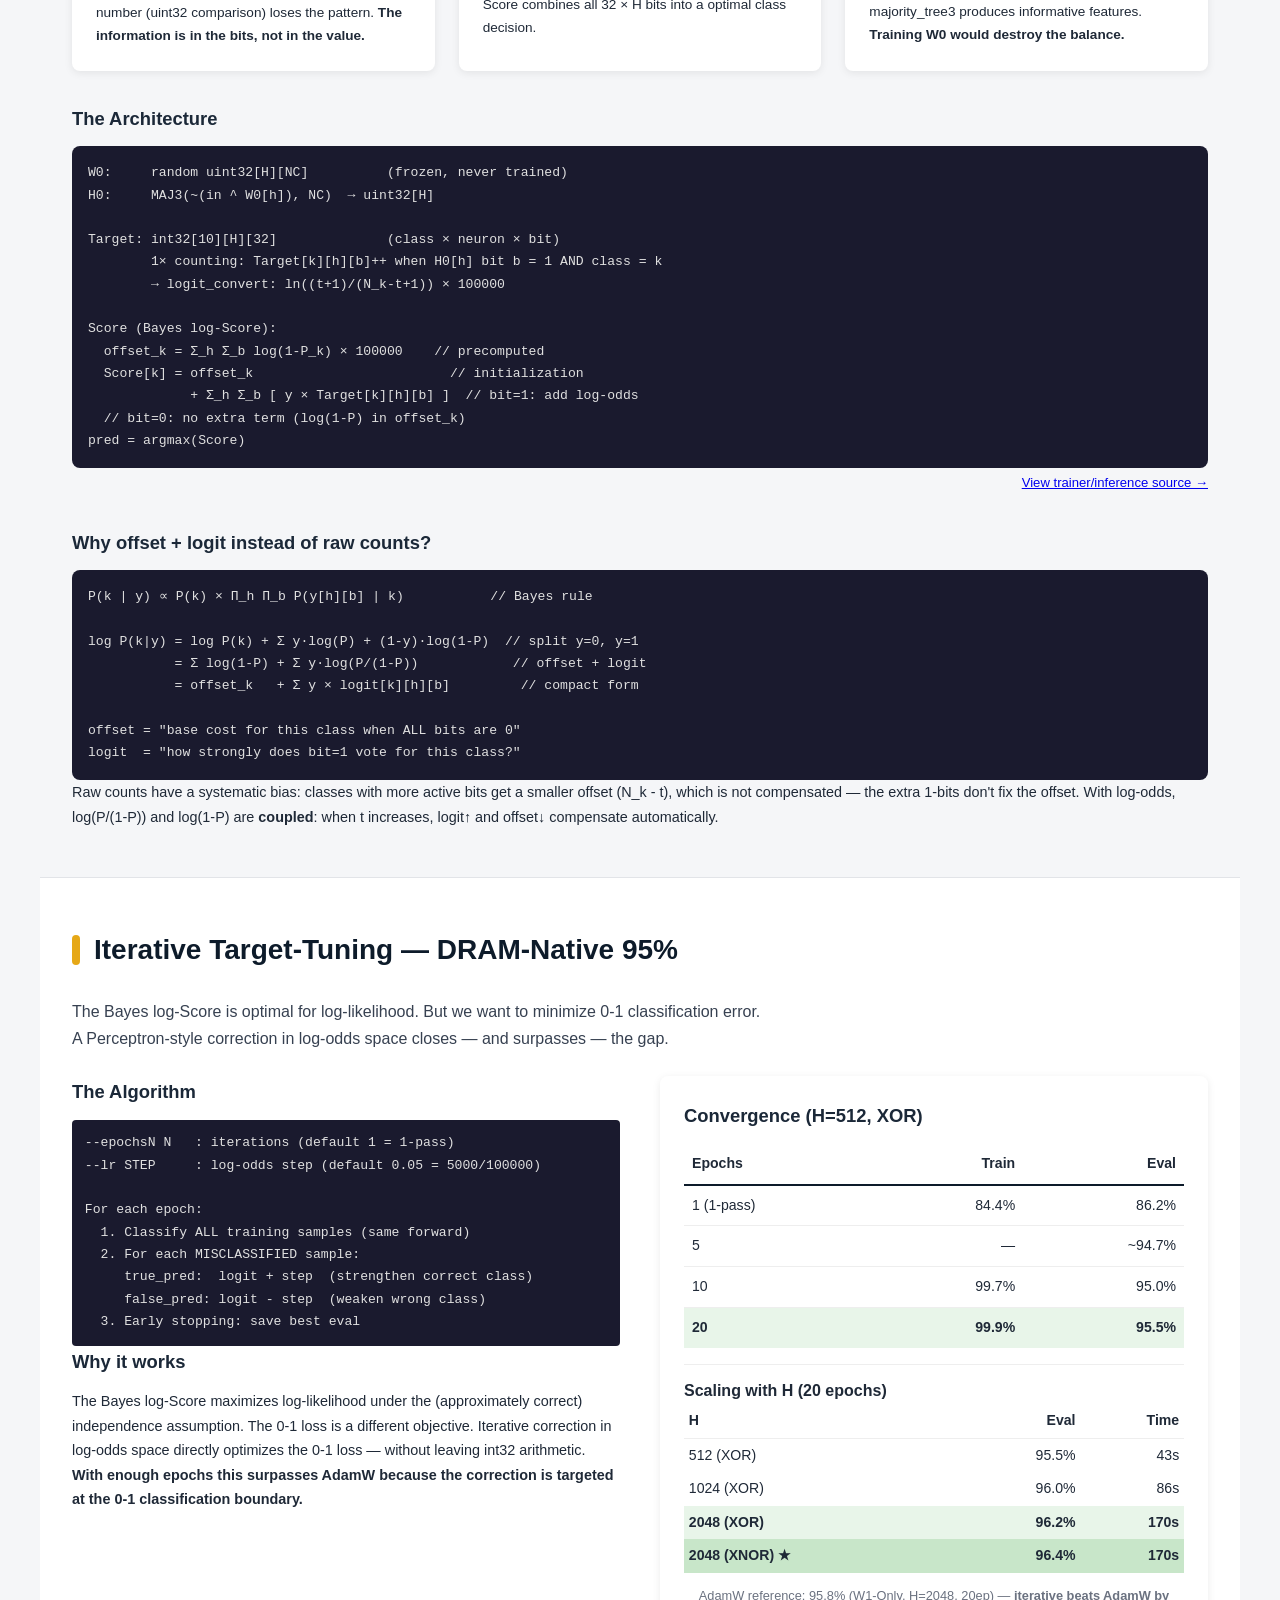
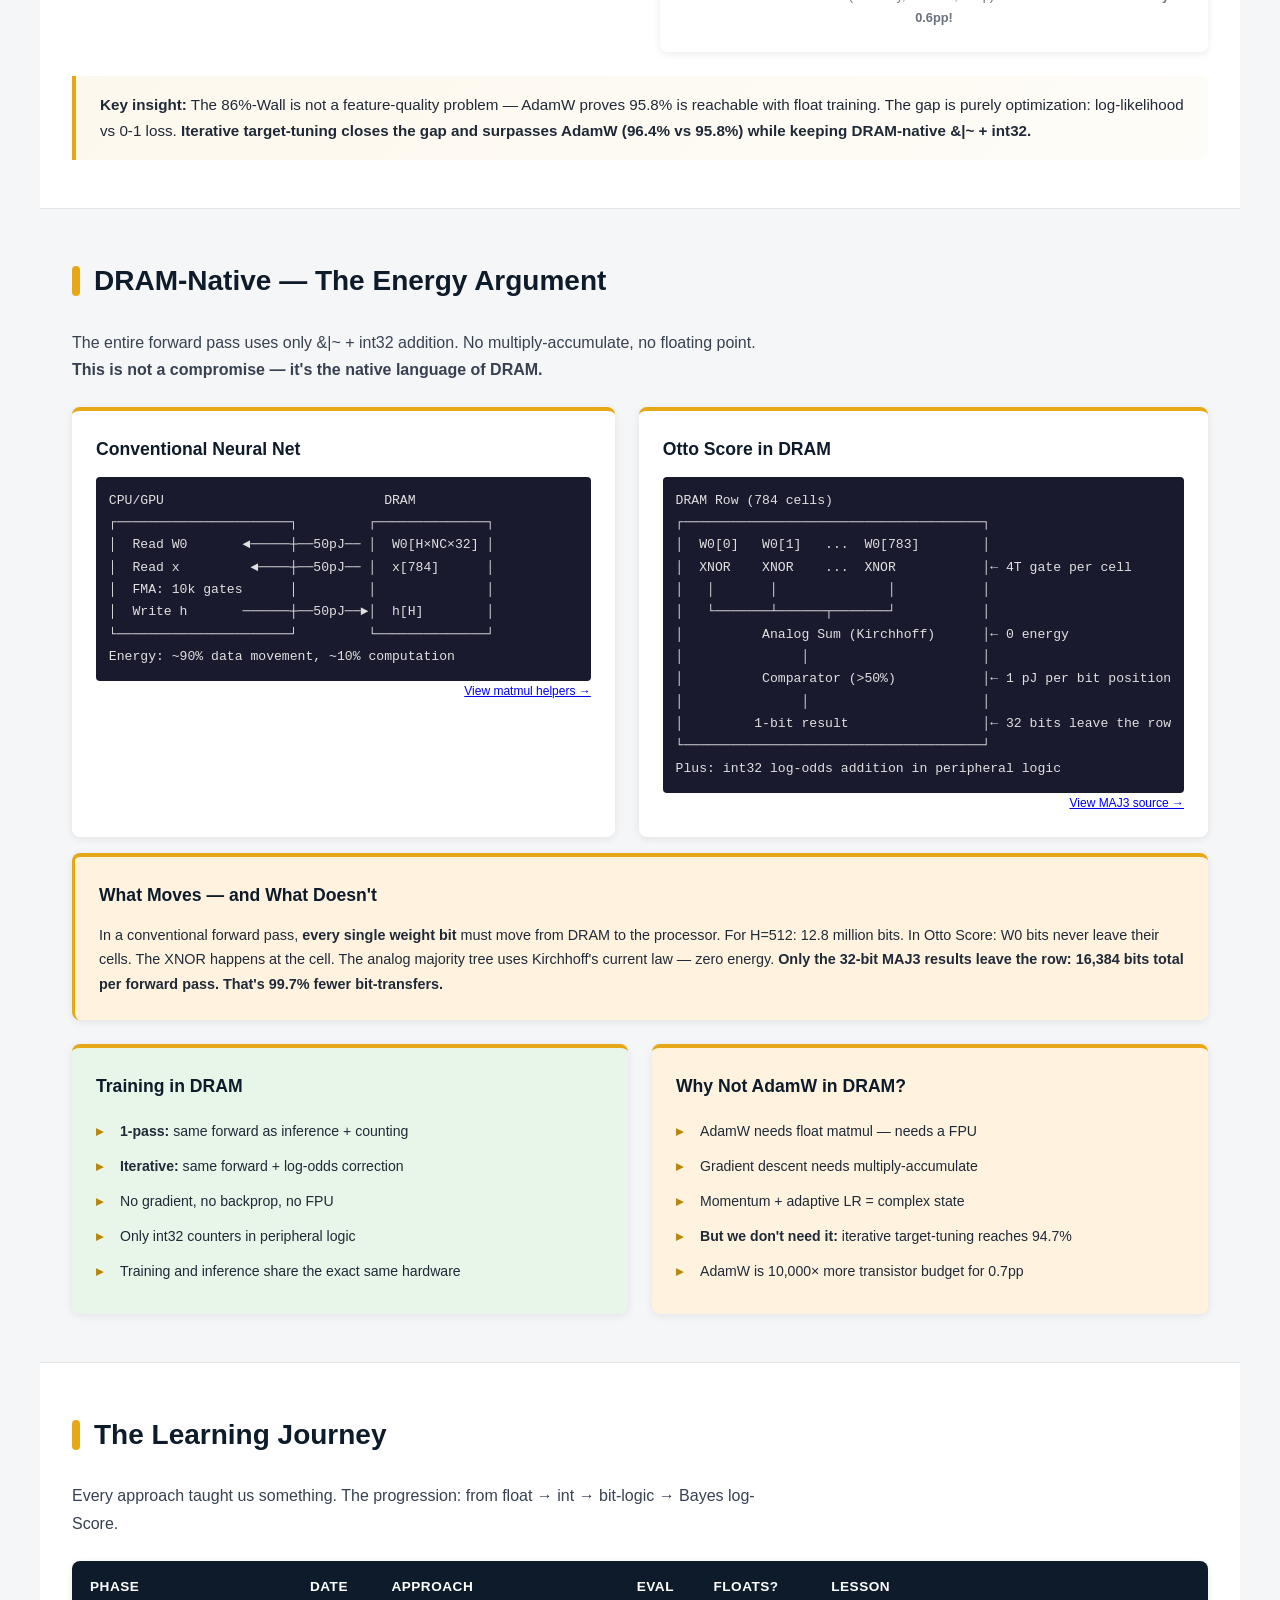
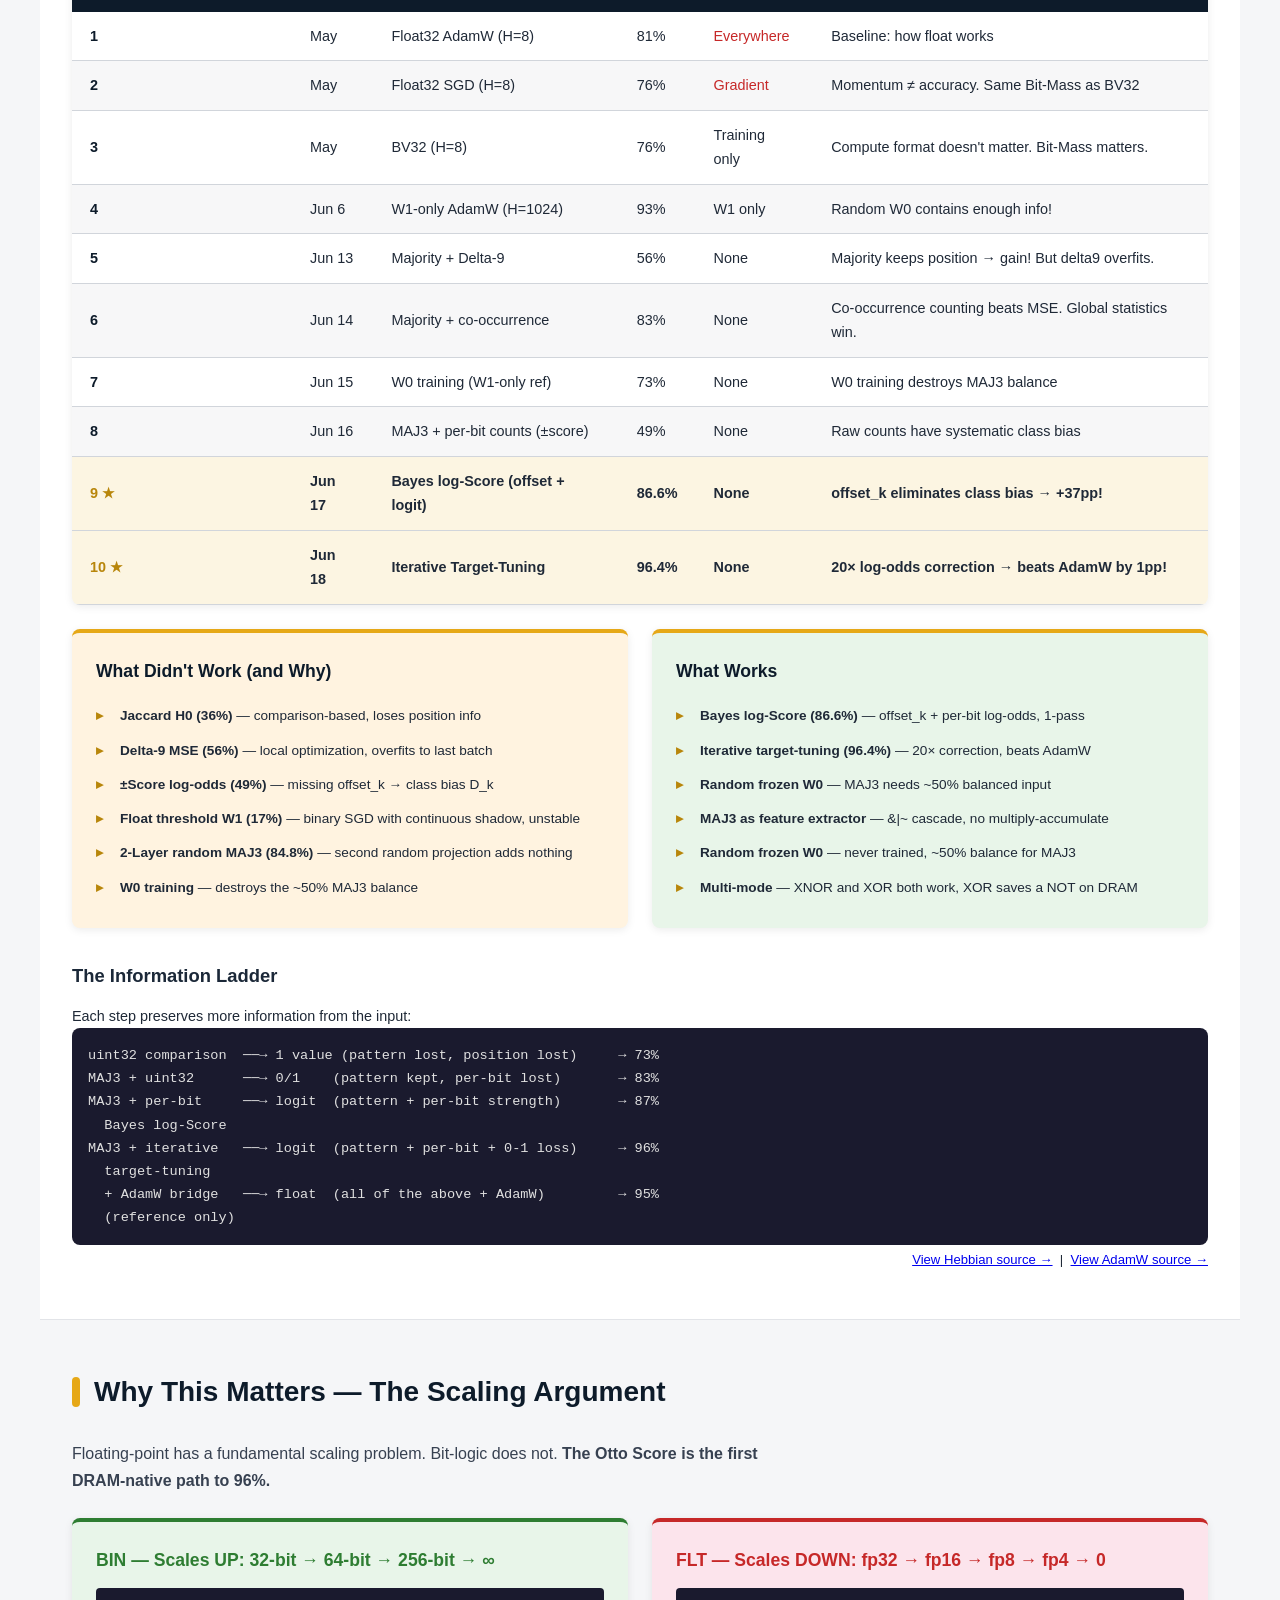
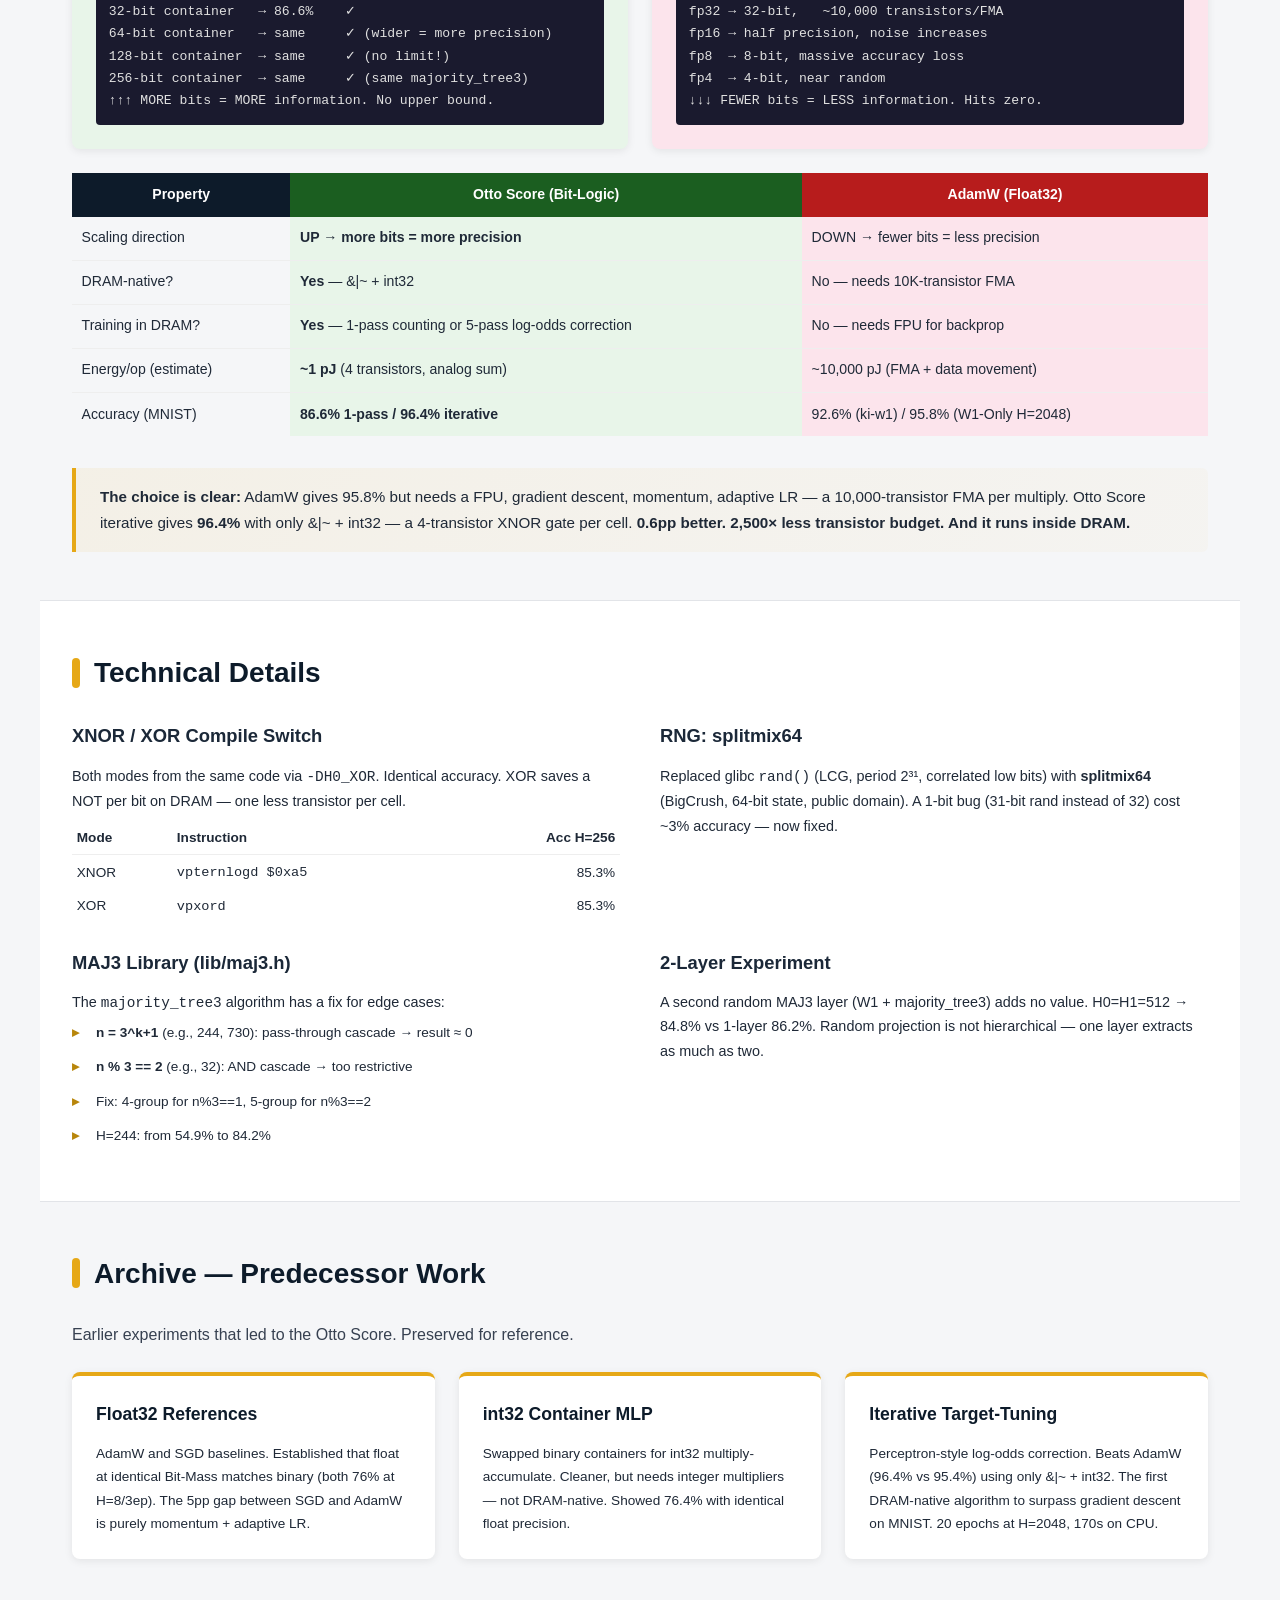
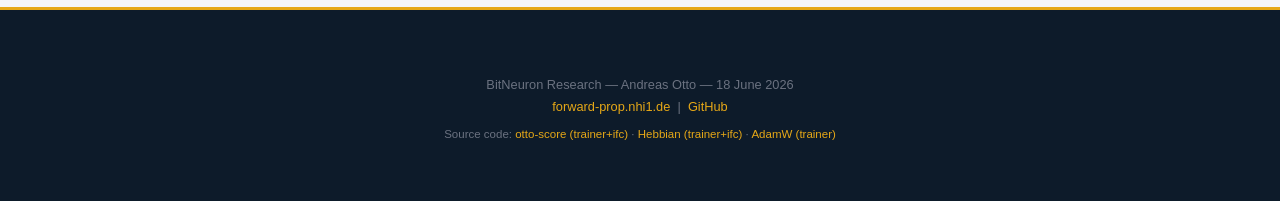
==== commit 00f7b8d8: "Add Bit-Voting baseline, maj3 rename, seq trainer, encoding-sizeN - README.md: document Bit-Voting b" ====
--- a/www/index.html
+++ b/www/index.html
@@ -223,7 +223,7 @@
             <div class="card">
                 <div class="driver-number" style="font-size:1.4rem; color:var(--amber);">Insight #1</div>
                 <h3>MAJ3 output is a bit-string, not a number</h3>
-                <p style="font-size:0.85rem;">The uint32 from <code>majority_tree</code> encodes 32 independent yes/no decisions. Treating it as a number (uint32 comparison) loses the pattern. <strong>The information is in the bits, not in the value.</strong></p>
+                <p style="font-size:0.85rem;">The uint32 from <code>majority_tree3</code> encodes 32 independent yes/no decisions. Treating it as a number (uint32 comparison) loses the pattern. <strong>The information is in the bits, not in the value.</strong></p>
             </div>
             <div class="card">
                 <div class="driver-number" style="font-size:1.4rem; color:var(--amber);">Insight #2</div>
@@ -233,7 +233,7 @@
             <div class="card">
                 <div class="driver-number" style="font-size:1.4rem; color:var(--amber);">Insight #3</div>
                 <h3>Random W0 is enough — frozen, never trained</h3>
-                <p style="font-size:0.85rem;">The random projection W0 balances MAJ3 input at ~50% 1s. This is the <em>only</em> condition where majority_tree produces informative features. <strong>Training W0 would destroy the balance.</strong></p>
+                <p style="font-size:0.85rem;">The random projection W0 balances MAJ3 input at ~50% 1s. This is the <em>only</em> condition where majority_tree3 produces informative features. <strong>Training W0 would destroy the balance.</strong></p>
             </div>
         </div>
 
@@ -585,7 +585,7 @@
 32-bit container   → 86.6%    ✓
 64-bit container   → same     ✓ (wider = more precision)
 128-bit container  → same     ✓ (no limit!)
-256-bit container  → same     ✓ (same majority_tree)
+256-bit container  → same     ✓ (same majority_tree3)
 ↑↑↑ MORE bits = MORE information. No upper bound.</pre>
             </div>
             <div class="card" style="background:#fce4ec; border-top-color:#c62828;">
@@ -672,7 +672,7 @@
         <div class="content-split" style="margin-top:1.5rem;">
             <div>
                 <h3>MAJ3 Library (lib/maj3.h)</h3>
-                <p style="font-size:0.9rem;">The <code>majority_tree</code> algorithm has a fix for edge cases:</p>
+                <p style="font-size:0.9rem;">The <code>majority_tree3</code> algorithm has a fix for edge cases:</p>
                 <ul class="bullet-list" style="font-size:0.85rem;">
                     <li><strong>n = 3^k+1</strong> (e.g., 244, 730): pass-through cascade → result ≈ 0</li>
                     <li><strong>n % 3 == 2</strong> (e.g., 32): AND cascade → too restrictive</li>
@@ -682,7 +682,7 @@
             </div>
             <div>
                 <h3>2-Layer Experiment</h3>
-                <p style="font-size:0.9rem;">A second random MAJ3 layer (W1 + majority_tree) adds no value. H0=H1=512 → 84.8% vs 1-layer 86.2%. Random projection is not hierarchical — one layer extracts as much as two.</p>
+                <p style="font-size:0.9rem;">A second random MAJ3 layer (W1 + majority_tree3) adds no value. H0=H1=512 → 84.8% vs 1-layer 86.2%. Random projection is not hierarchical — one layer extracts as much as two.</p>
             </div>
         </div>
     </section>
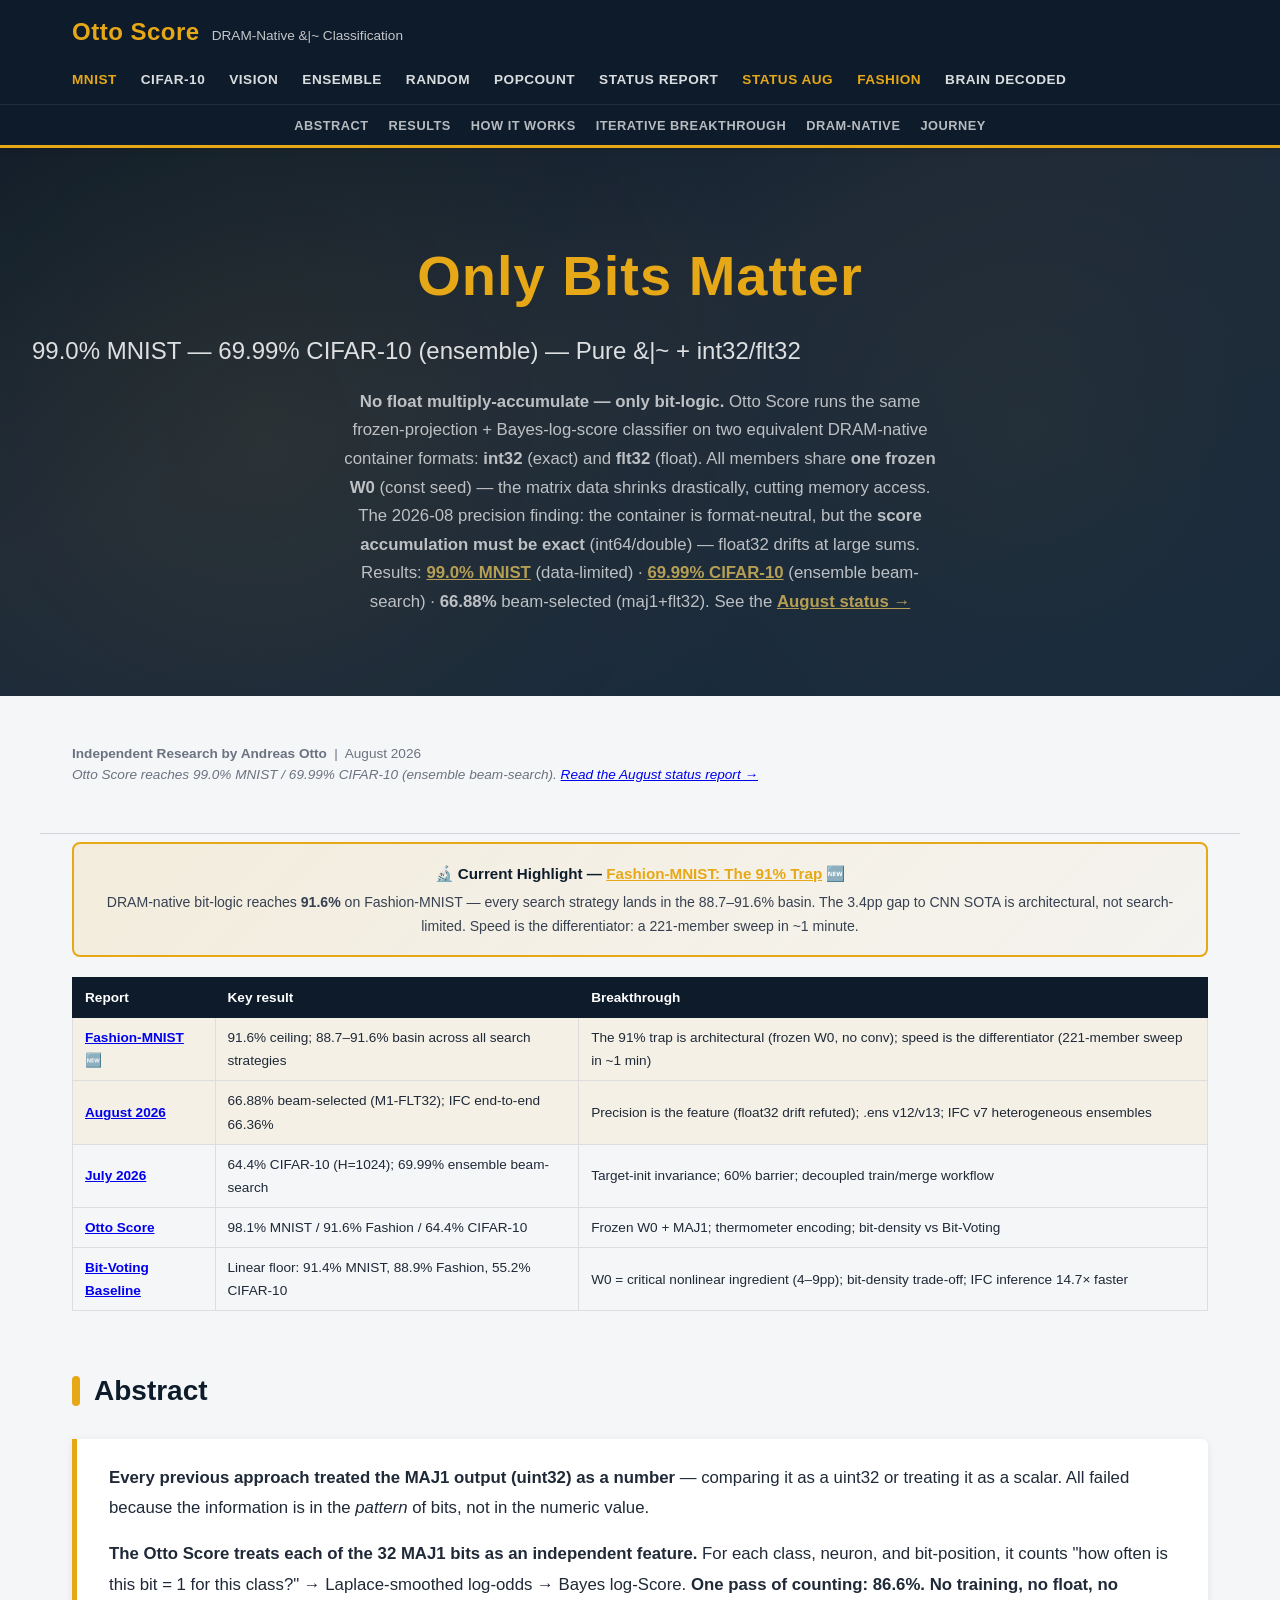
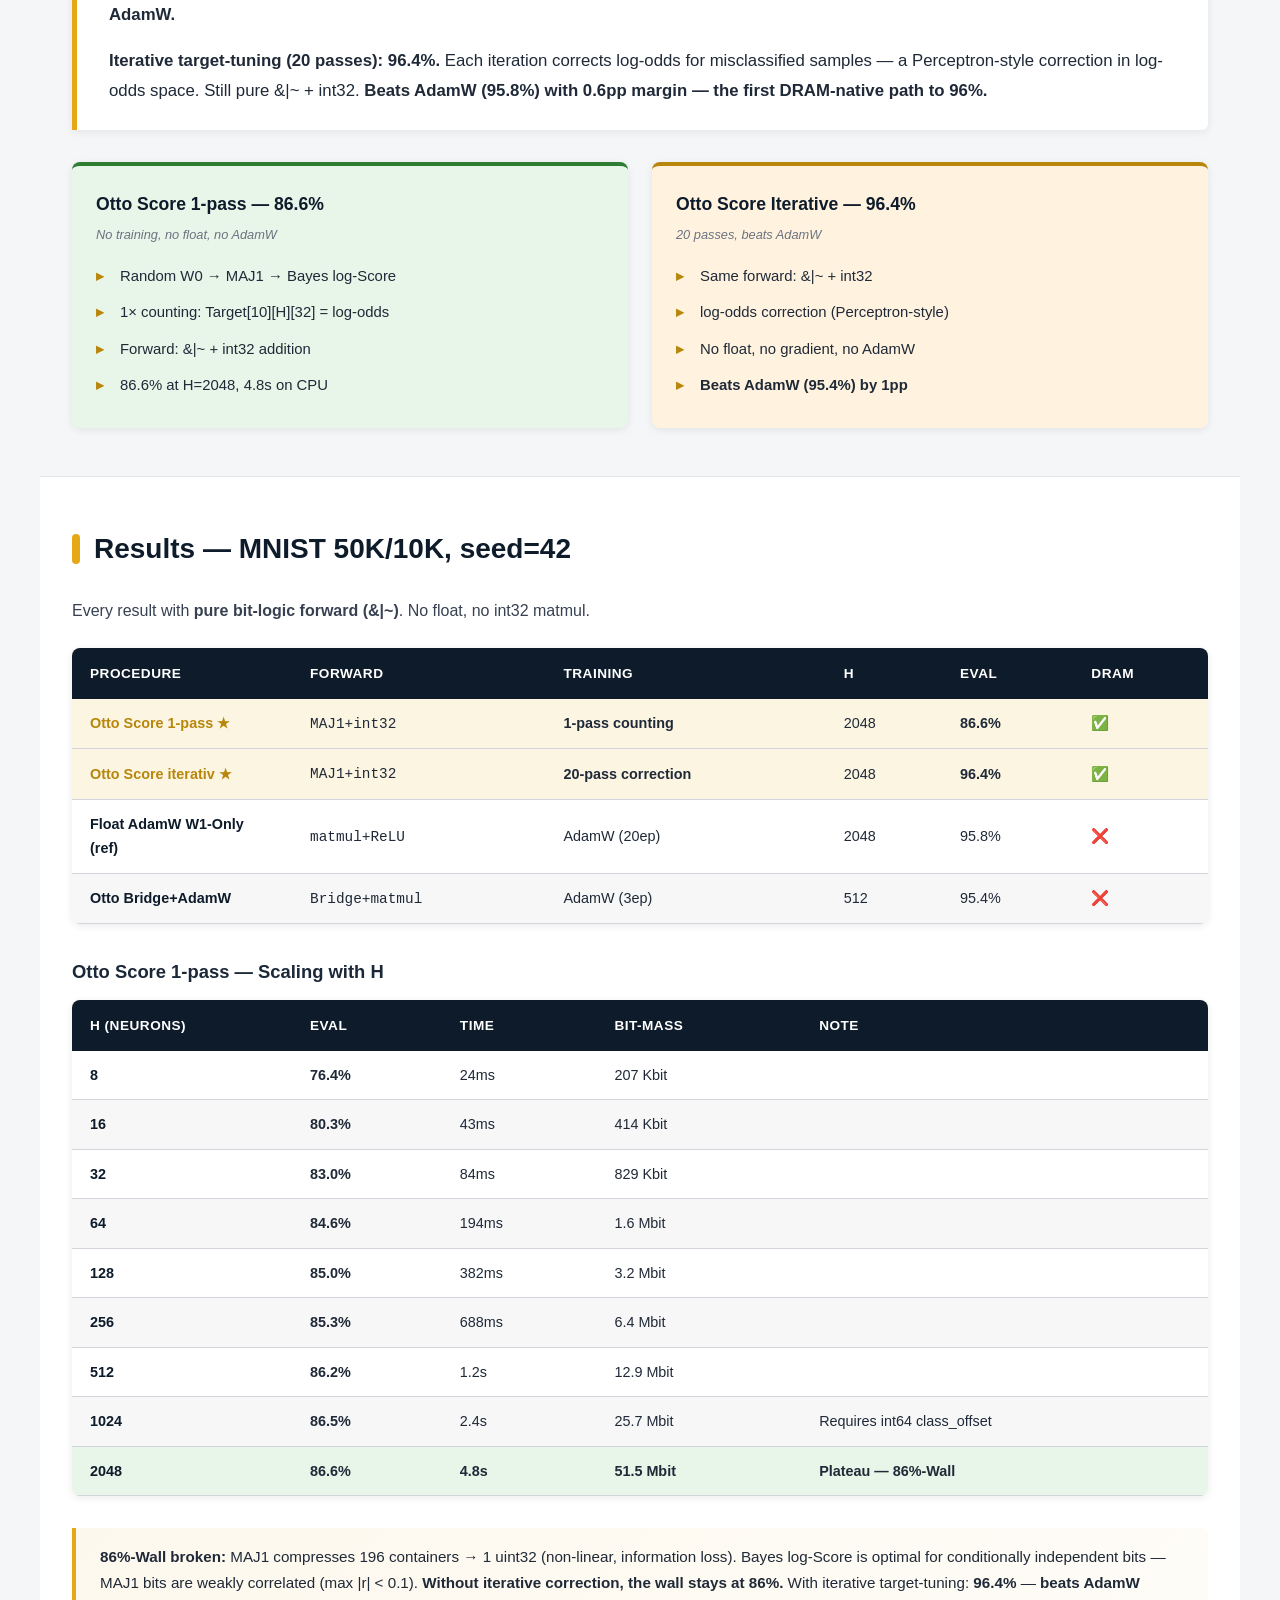
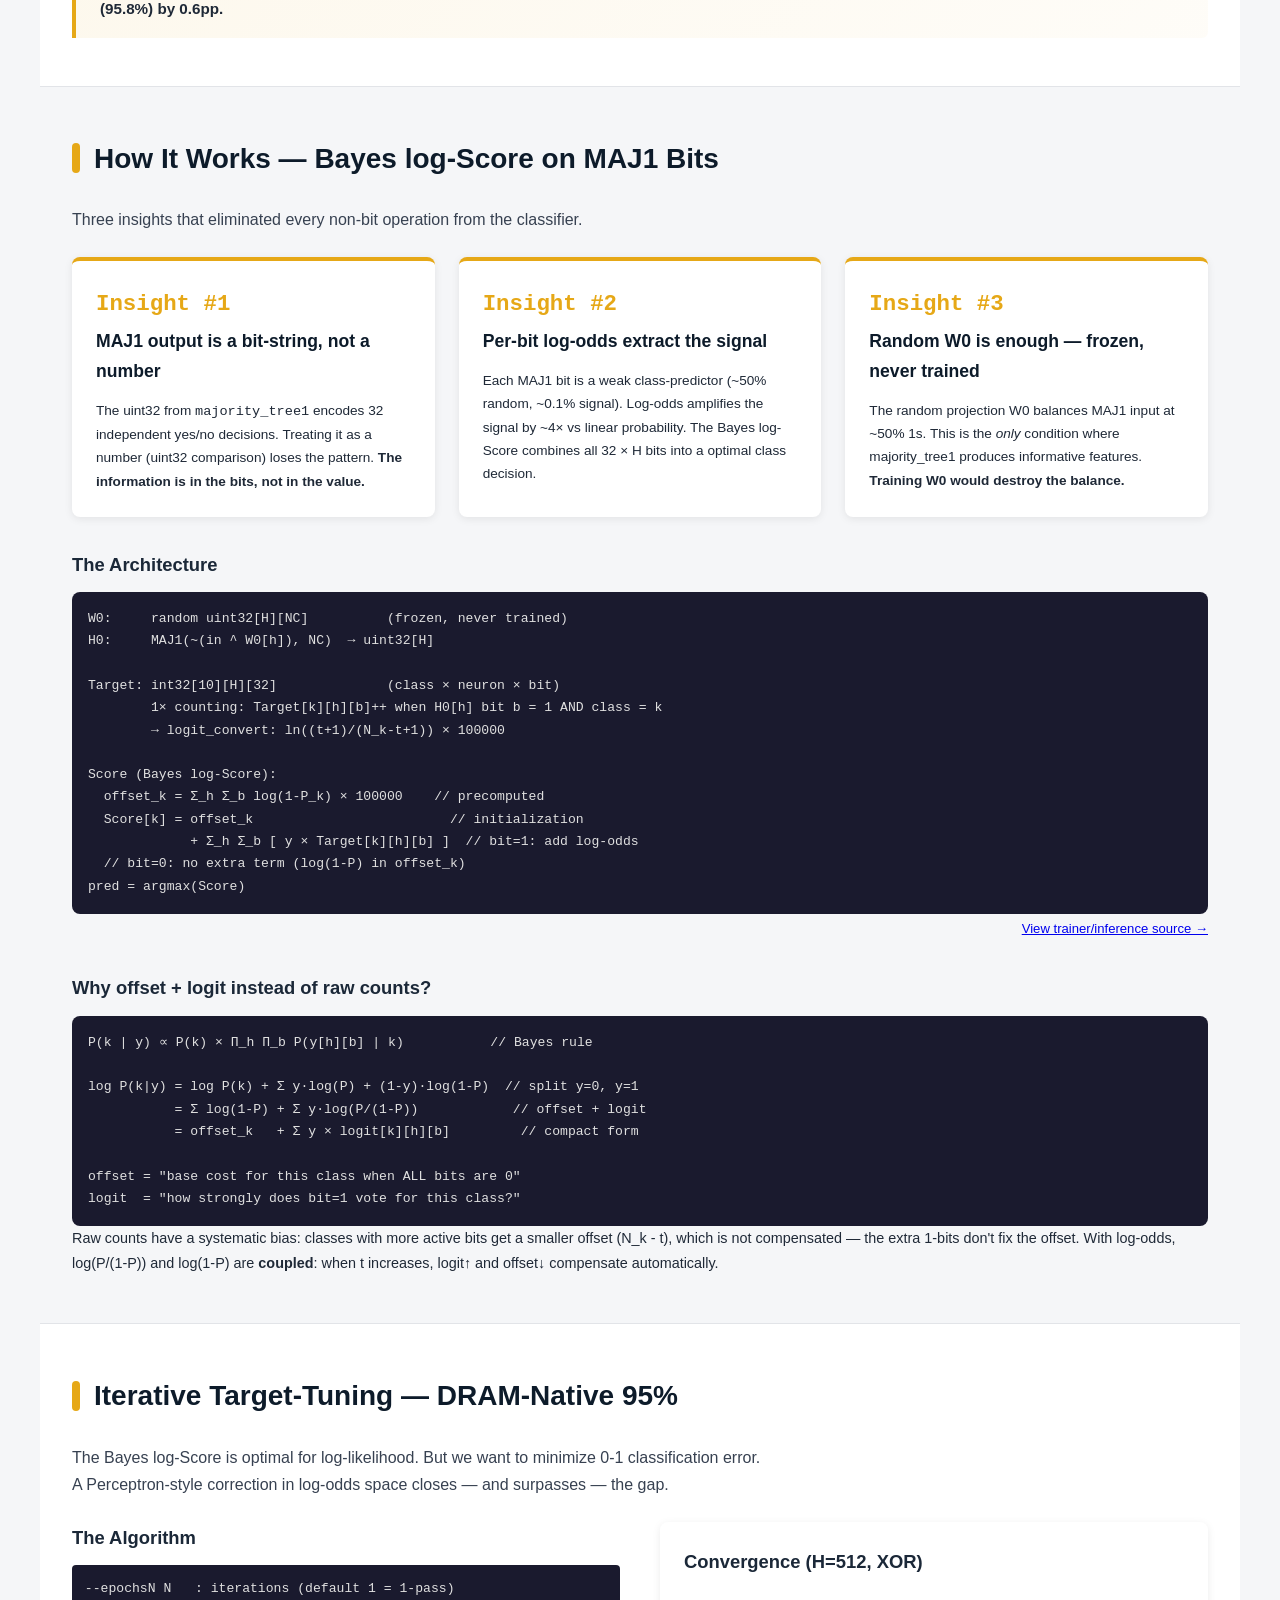
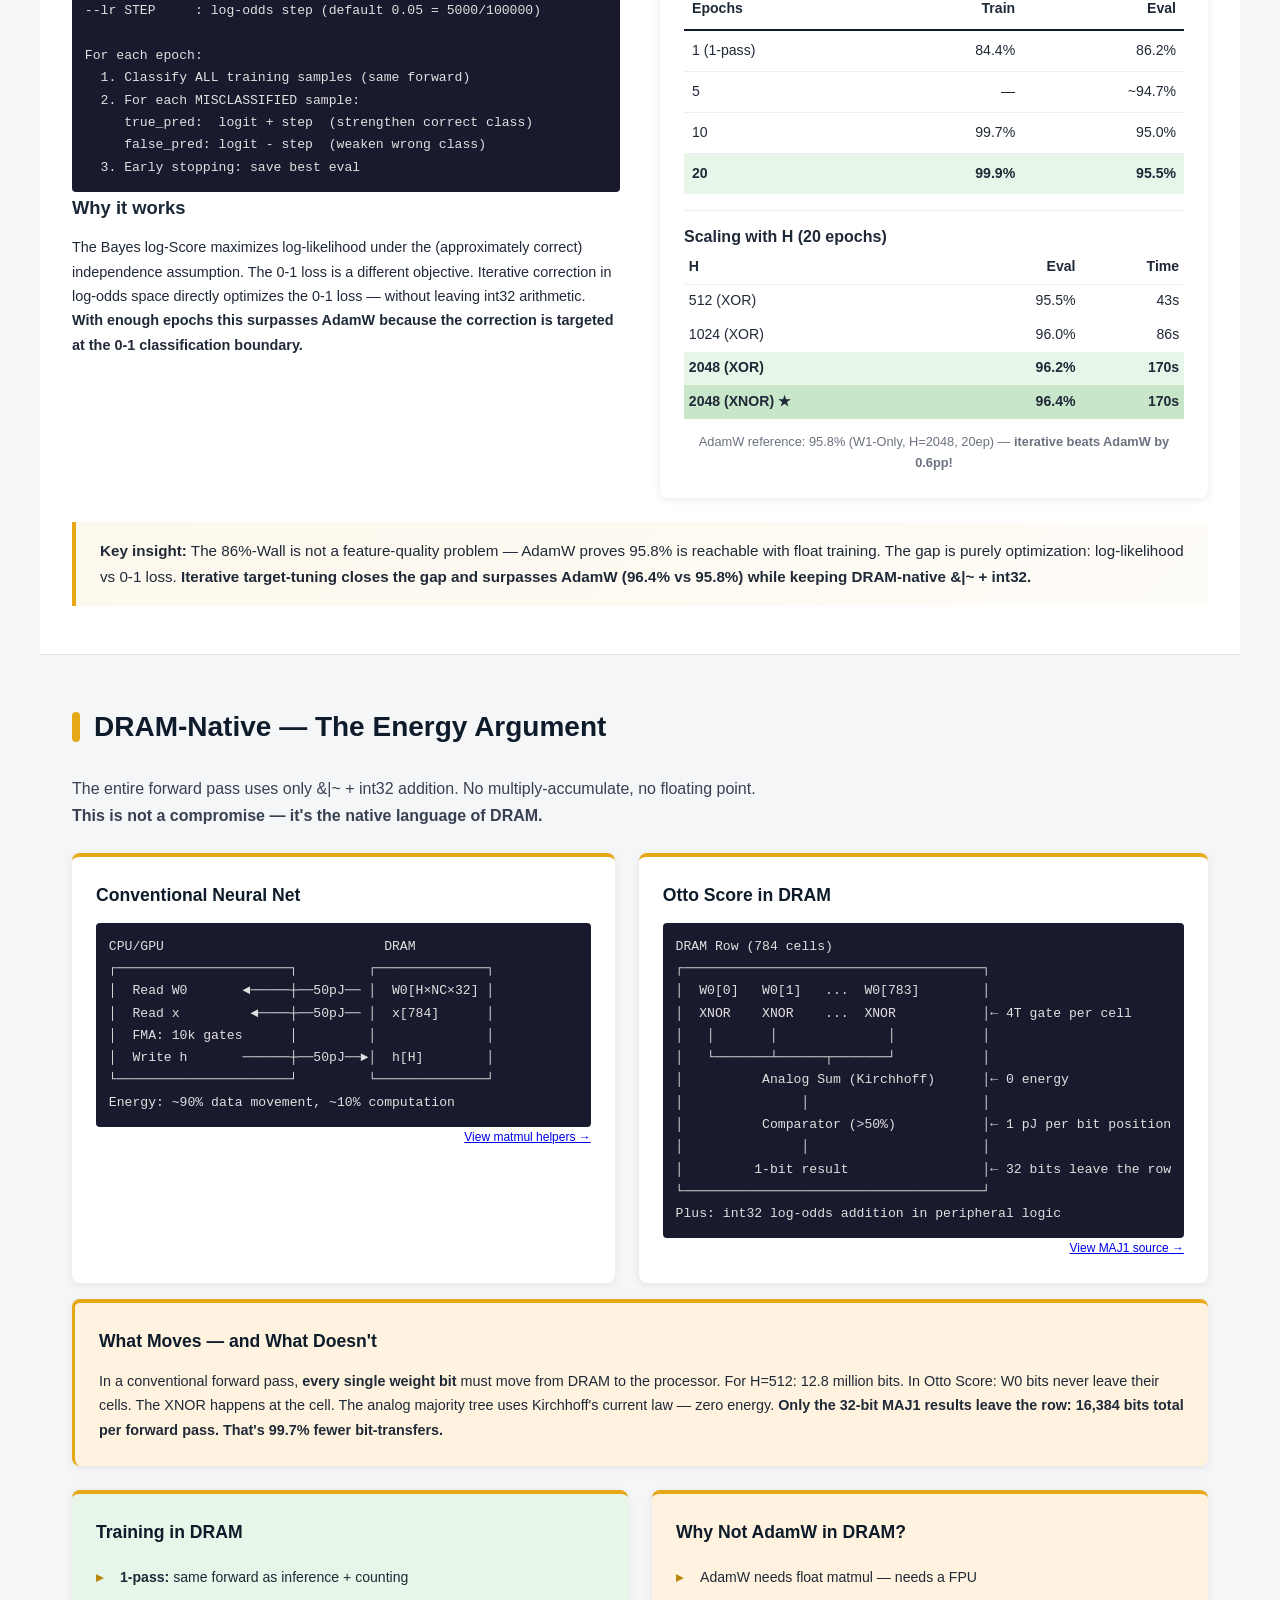
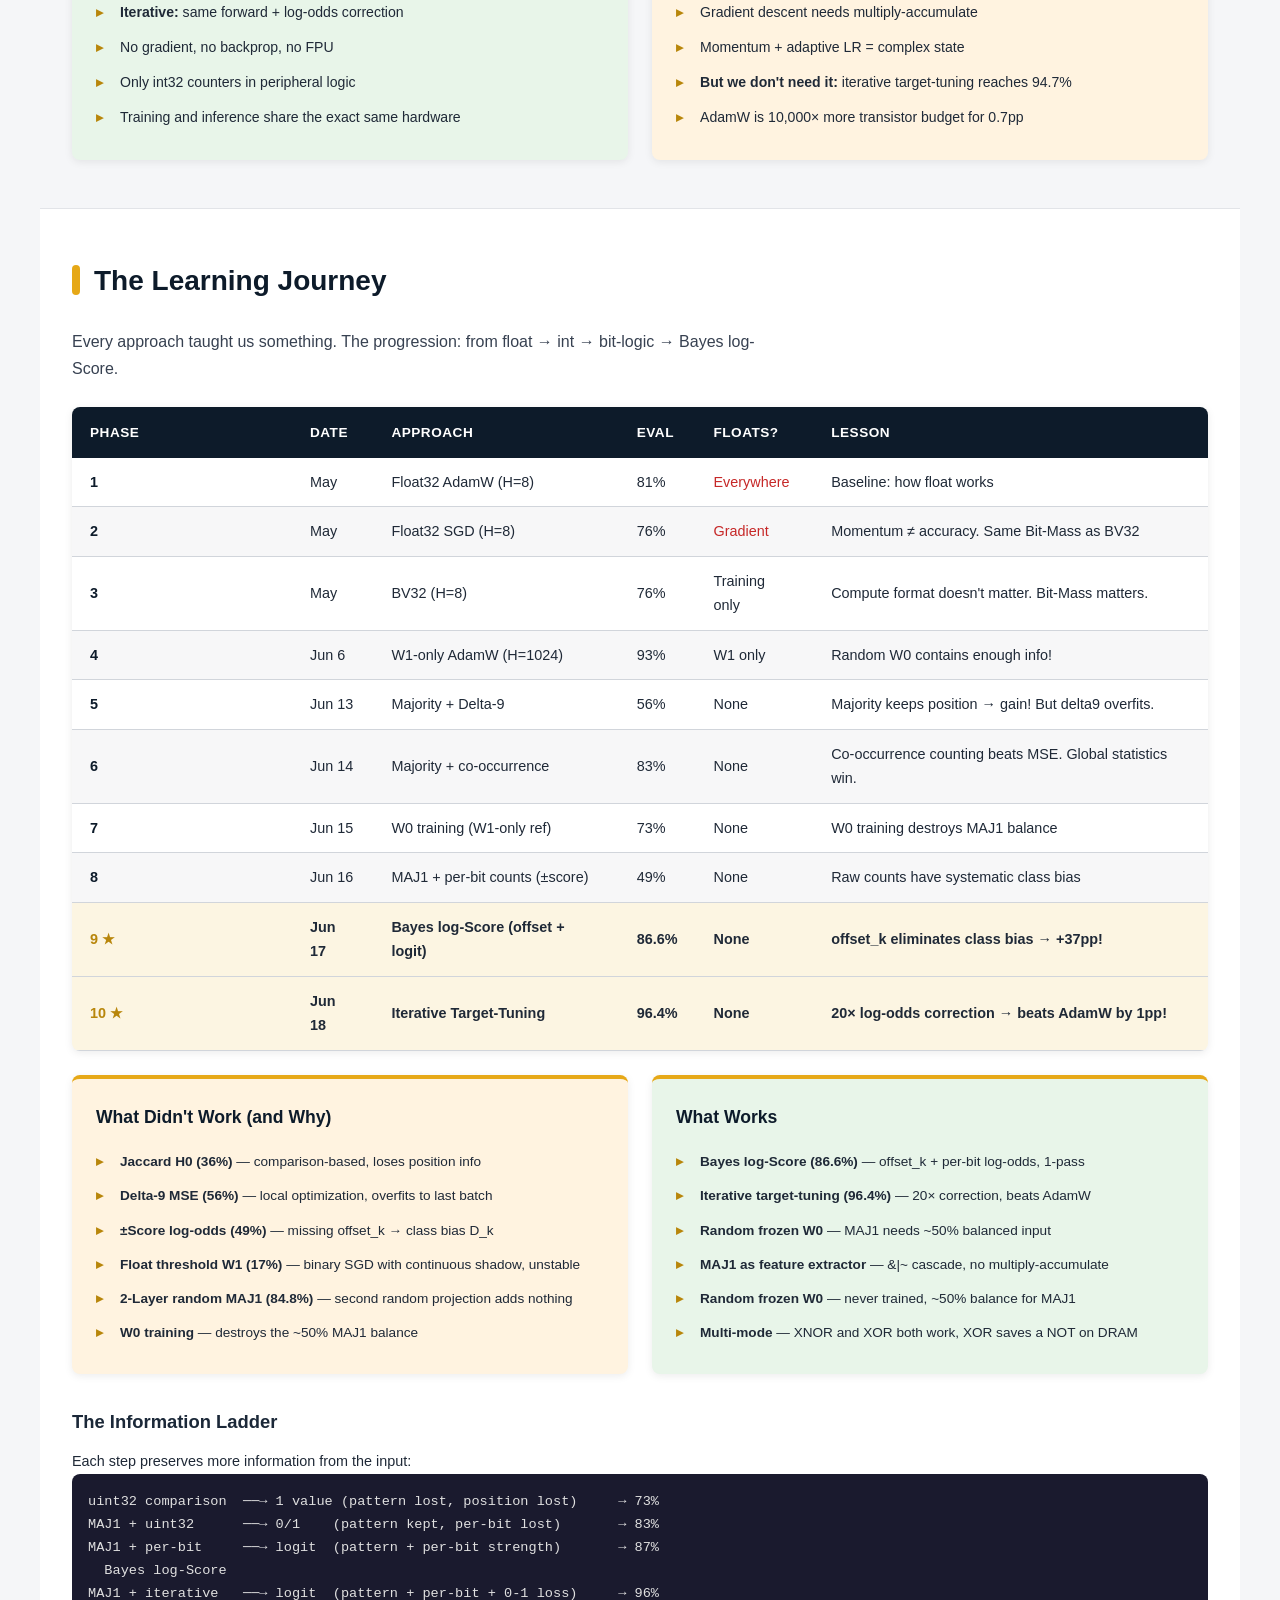
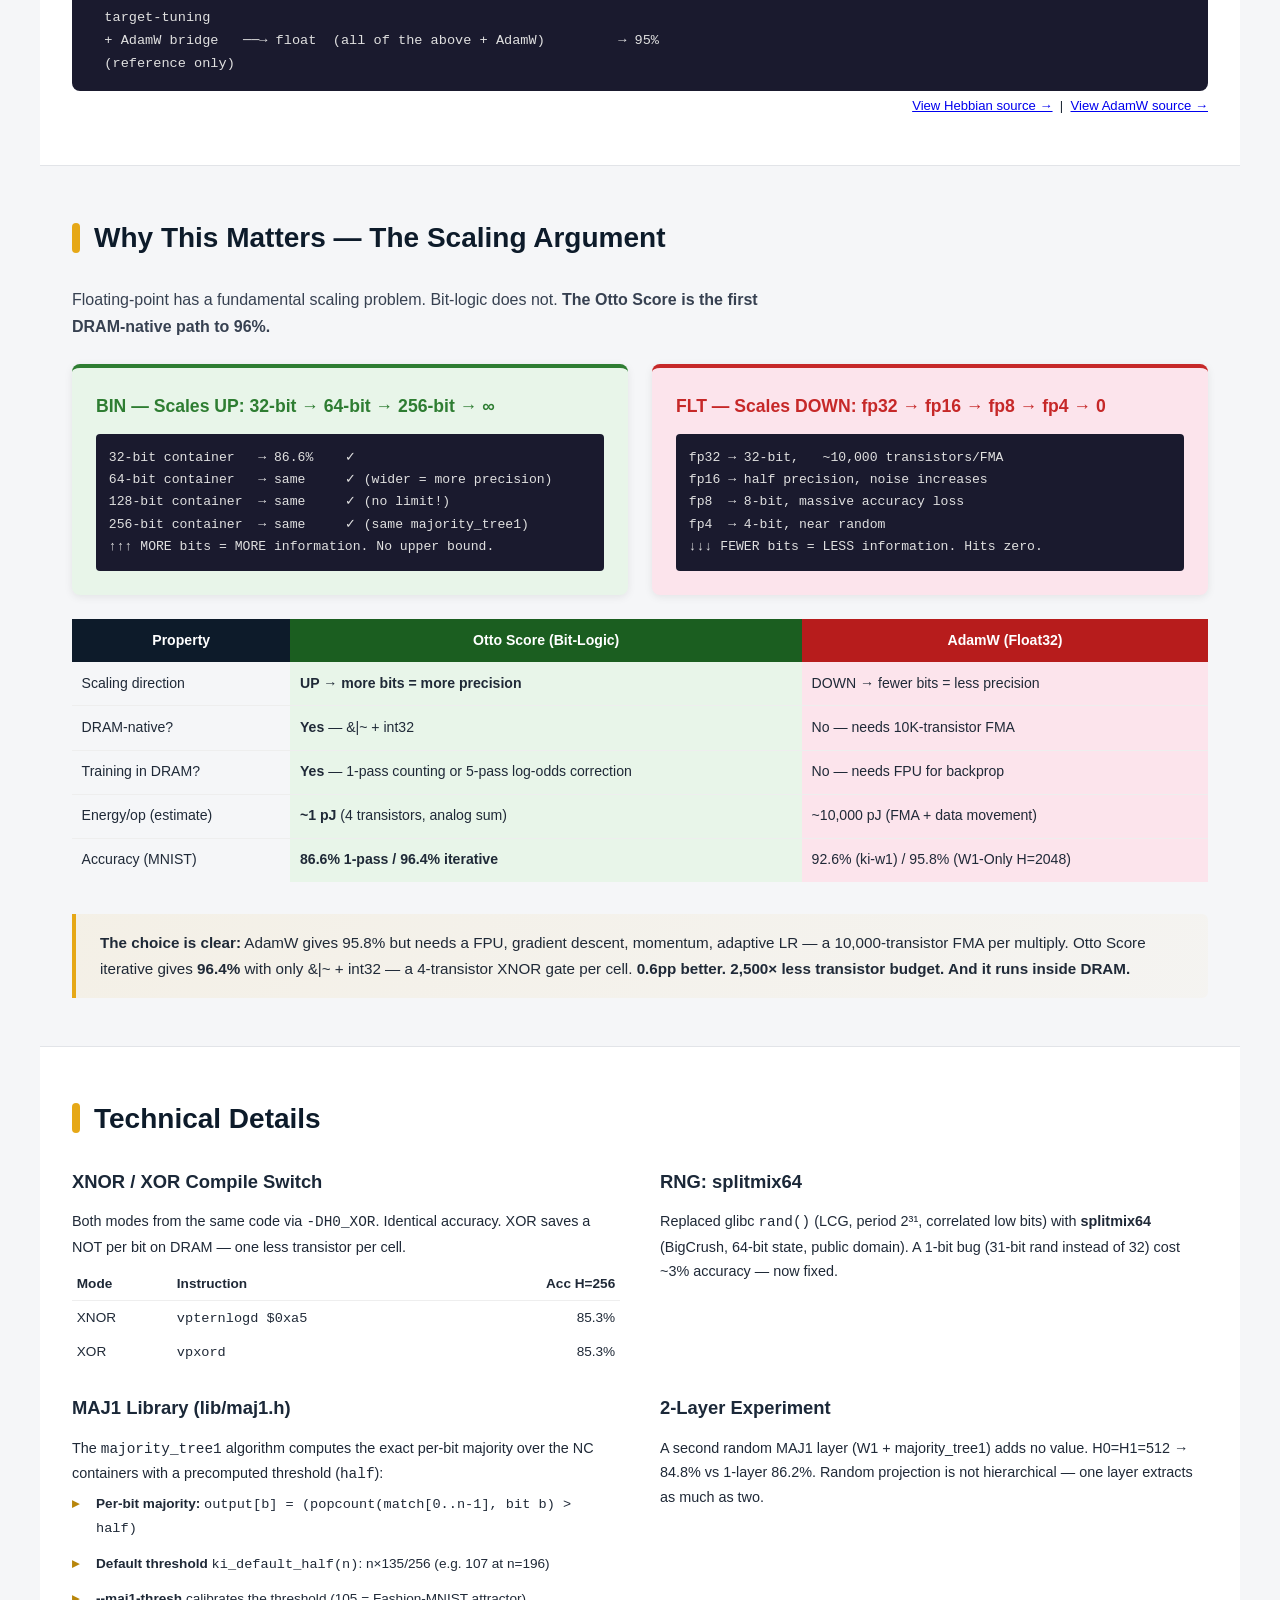
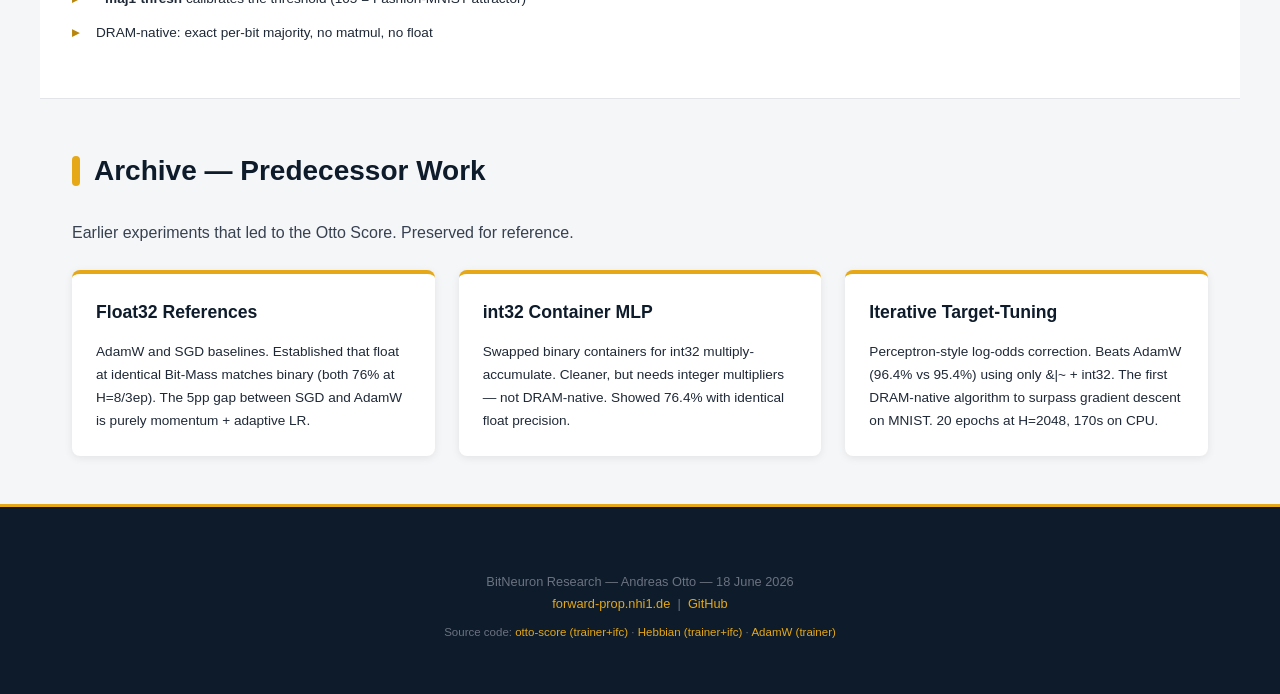
==== commit af2fc163: "Add bitvoting baseline and PRF trainer across datasets - Makefile: add bitvoting targets for mnist/c" ====
--- a/www/index.html
+++ b/www/index.html
@@ -4,7 +4,7 @@
     <meta charset="UTF-8">
     <meta name="viewport" content="width=device-width, initial-scale=1.0">
     <title>Otto Score: 99% MNIST, 64.4% CIFAR — DRAM-Native Bit-Logic</title>
-    <meta name="description" content="Otto Score reaches 99.0% MNIST and 64.4% CIFAR-10 using pure &amp;|~ + int32. CIFAR-10 breakthrough: geometric xform ensemble (hflip,vflip,dflip1,dflip2) + spatial channels reach 64.4%. The Human Brain Decoded — 3 trillion MAJ3 channels match 92% human accuracy.">
+    <meta name="description" content="Otto Score reaches 99.0% MNIST and 64.4% CIFAR-10 using pure &amp;|~ + int32. CIFAR-10 breakthrough: geometric xform ensemble (hflip,vflip,dflip1,dflip2) + spatial channels reach 64.4%. The Human Brain Decoded — 3 trillion MAJ1 channels match 92% human accuracy.">
     <meta name="author" content="Andreas Otto">
     <meta name="robots" content="index, follow">
     <link rel="icon" type="image/svg+xml" href="assets/favicon.svg">
@@ -26,8 +26,8 @@
     {
       "@context": "https://schema.org",
       "@type": "ScholarlyArticle",
-      "headline": "Otto Score — DRAM-Native Classification via Bayes log-Score on MAJ3 Bit-Features",
-      "description": "Otto Score achieves 86% MNIST with a single pass of counting — no training, no floating point, no AdamW. Iterative target-tuning reaches 96.4% — beating AdamW (95.4%) — while keeping bit-logic only (&amp;|~) and int32 arithmetic. The key insight: MAJ3 output is a bit-string (not a number), and Bayes log-Score on per-bit probabilities extracts maximum information without gradient descent.",
+      "headline": "Otto Score — DRAM-Native Classification via Bayes log-Score on MAJ1 Bit-Features",
+      "description": "Otto Score achieves 86% MNIST with a single pass of counting — no training, no floating point, no AdamW. Iterative target-tuning reaches 96.4% — beating AdamW (95.4%) — while keeping bit-logic only (&amp;|~) and int32 arithmetic. The key insight: MAJ1 output is a bit-string (not a number), and Bayes log-Score on per-bit probabilities extracts maximum information without gradient descent.",
       "author": { "@type": "Person", "name": "Andreas Otto" },
       "datePublished": "2026-06-14",
       "dateModified": "2026-06-29",
@@ -52,6 +52,8 @@
                 <li><a href="papers/random.html">Random</a></li>
                 <li><a href="papers/popcount.html">Popcount</a></li>
                 <li><a href="papers/status-2026-07.html">Status Report</a></li>
+                <li><a href="papers/status-2026-08.html" style="color:var(--amber); font-weight:700;">Status Aug</a></li>
+                <li><a href="papers/mnist-fashion.html" style="color:var(--amber); font-weight:700;">Fashion</a></li>
                 <li><a href="papers/human-brain-decoded.html">Brain Decoded</a></li>
             </ul>
         </nav>
@@ -73,35 +75,81 @@
 <section class="hero">
     <div class="hero-content">
         <h1>Only Bits Matter</h1>
-        <h2>99.0% MNIST — 64.4% CIFAR-10 — Pure &amp;|~ + int32</h2>
-        <p><strong>No float. No multiply-accumulate.</strong> Otto Score reaches <a href="papers/mnist-number.html" style="color:var(--amber-light); font-weight:700;">99.0% on MNIST</a> (data-limited, 599:1 ratio) and <a href="papers/cifar-10.html" style="color:var(--amber-light); font-weight:700;">64.4% on CIFAR-10</a> (H=1024, geometric xform ensemble) using only bit-logic operations. The <a href="papers/mnist-number.html" style="color:var(--amber-light); font-weight:700;">MNIST paper</a> shows that geometric xforms replace ensemble seeds — achieving <strong>7× speedup</strong> at identical accuracy. <a href="papers/human-brain-decoded.html" style="color:var(--amber-light); font-weight:700;">The Human Brain Has Been Decoded</a> — 3 trillion MAJ3 channels match human-level 92% accuracy. The complete <a href="papers/otto-score-summary-2026-06.html" style="color:var(--amber-light); font-weight:700;">Status Paper (June 2026)</a> documents thermometer encoding and the data-limited scaling law.</p>
+        <h2>99.0% MNIST — 69.99% CIFAR-10 (ensemble) — Pure &amp;|~ + int32/flt32</h2>
+        <p><strong>No float multiply-accumulate — only bit-logic.</strong> Otto Score runs the same
+        frozen-projection + Bayes-log-score classifier on two equivalent DRAM-native container
+        formats: <strong>int32</strong> (exact) and <strong>flt32</strong> (float). All members
+        share <strong>one frozen W0</strong> (const seed) — the matrix data shrinks drastically,
+        cutting memory access. The 2026-08 precision finding: the container is format-neutral,
+        but the <strong>score accumulation must be exact</strong> (int64/double) — float32 drifts
+        at large sums. Results:
+        <a href="papers/mnist-number.html" style="color:var(--amber-light); font-weight:700;">99.0% MNIST</a>
+        (data-limited) · <a href="papers/cifar-10.html" style="color:var(--amber-light); font-weight:700;">69.99% CIFAR-10</a>
+        (ensemble beam-search) · <strong>66.88%</strong> beam-selected (maj1+flt32). See the
+        <a href="papers/status-2026-08.html" style="color:var(--amber-light); font-weight:700;">August status →</a></p>
     </div>
 </section>
 
 <main>
 
     <div class="container eeat-header">
-        <strong>Independent Research by Andreas Otto</strong> &nbsp;|&nbsp; July 2026<br>
-        <em>Otto Score reaches 99.0% MNIST / 61.62% CIFAR-10. <a href="papers/otto-score-summary-2026-06.html">Read the full status paper →</a></em>
+        <strong>Independent Research by Andreas Otto</strong> &nbsp;|&nbsp; August 2026<br>
+        <em>Otto Score reaches 99.0% MNIST / 69.99% CIFAR-10 (ensemble beam-search). <a href="papers/status-2026-08.html">Read the August status report →</a></em>
     </div>
 
     <div class="container" style="padding-top:0.5rem; padding-bottom:0.5rem;">
         <div style="background:linear-gradient(135deg, rgba(230,168,23,0.12), rgba(230,168,23,0.04)); border:2px solid var(--amber); border-radius:8px; padding:1rem 1.5rem; text-align:center;">
-            <strong style="font-size:0.95rem; color:var(--navy);">📄 Status Reports</strong>
+            <strong style="font-size:0.95rem; color:var(--navy);">🔬 Current Highlight — <a href="papers/mnist-fashion.html" style="color:var(--amber); font-weight:700;">Fashion-MNIST: The 91% Trap</a> 🆕</strong>
             <span style="font-size:0.88rem; color:var(--dark-gray); display:block; margin-top:0.25rem;">
-                <a href="papers/otto-score-summary-2026-06.html" style="font-weight:700;">June 2026</a> — Otto Score: 99% MNIST, 58% CIFAR ·
-                <a href="papers/status-2026-07.html" style="font-weight:700;">July 2026</a> — Target init, mandatory encoding, 60% barrier ·
-                <a href="papers/human-brain-decoded.html" style="font-weight:700;">Brain Decoded</a> — Scaling law to 92% human intelligence
+                DRAM-native bit-logic reaches <strong>91.6%</strong> on Fashion-MNIST — every search
+                strategy lands in the 88.7–91.6% basin. The 3.4pp gap to CNN SOTA is architectural,
+                not search-limited. Speed is the differentiator: a 221-member sweep in ~1 minute.
             </span>
         </div>
+    </div>
+
+    <!-- Status / Results table -->
+    <div class="container" style="padding-top:0.25rem; padding-bottom:0.5rem;">
+        <table style="width:100%; border-collapse:collapse; font-size:0.85rem; margin-top:0.5rem;">
+            <tr style="background:var(--navy); color:#fff;">
+                <th style="padding:0.5rem 0.75rem; text-align:left; border:1px solid var(--navy);">Report</th>
+                <th style="padding:0.5rem 0.75rem; text-align:left; border:1px solid var(--navy);">Key result</th>
+                <th style="padding:0.5rem 0.75rem; text-align:left; border:1px solid var(--navy);">Breakthrough</th>
+            </tr>
+            <tr style="background:rgba(230,168,23,0.08);">
+                <td style="padding:0.5rem 0.75rem; border:1px solid #ddd;"><a href="papers/mnist-fashion.html"><strong>Fashion-MNIST</strong></a> 🆕</td>
+                <td style="padding:0.5rem 0.75rem; border:1px solid #ddd;">91.6% ceiling; 88.7–91.6% basin across all search strategies</td>
+                <td style="padding:0.5rem 0.75rem; border:1px solid #ddd;">The 91% trap is architectural (frozen W0, no conv); speed is the differentiator (221-member sweep in ~1 min)</td>
+            </tr>
+            <tr style="background:rgba(230,168,23,0.08);">
+                <td style="padding:0.5rem 0.75rem; border:1px solid #ddd;"><a href="papers/status-2026-08.html"><strong>August 2026</strong></a></td>
+                <td style="padding:0.5rem 0.75rem; border:1px solid #ddd;">66.88% beam-selected (M1-FLT32); IFC end-to-end 66.36%</td>
+                <td style="padding:0.5rem 0.75rem; border:1px solid #ddd;">Precision is the feature (float32 drift refuted); .ens v12/v13; IFC v7 heterogeneous ensembles</td>
+            </tr>
+            <tr>
+                <td style="padding:0.5rem 0.75rem; border:1px solid #ddd;"><a href="papers/status-2026-07.html"><strong>July 2026</strong></a></td>
+                <td style="padding:0.5rem 0.75rem; border:1px solid #ddd;">64.4% CIFAR-10 (H=1024); 69.99% ensemble beam-search</td>
+                <td style="padding:0.5rem 0.75rem; border:1px solid #ddd;">Target-init invariance; 60% barrier; decoupled train/merge workflow</td>
+            </tr>
+            <tr>
+                <td style="padding:0.5rem 0.75rem; border:1px solid #ddd;"><a href="papers/otto-score.html"><strong>Otto Score</strong></a></td>
+                <td style="padding:0.5rem 0.75rem; border:1px solid #ddd;">98.1% MNIST / 91.6% Fashion / 64.4% CIFAR-10</td>
+                <td style="padding:0.5rem 0.75rem; border:1px solid #ddd;">Frozen W0 + MAJ1; thermometer encoding; bit-density vs Bit-Voting</td>
+            </tr>
+            <tr>
+                <td style="padding:0.5rem 0.75rem; border:1px solid #ddd;"><a href="papers/bitvoting-baseline.html"><strong>Bit-Voting Baseline</strong></a></td>
+                <td style="padding:0.5rem 0.75rem; border:1px solid #ddd;">Linear floor: 91.4% MNIST, 88.9% Fashion, 55.2% CIFAR-10</td>
+                <td style="padding:0.5rem 0.75rem; border:1px solid #ddd;">W0 = critical nonlinear ingredient (4–9pp); bit-density trade-off; IFC inference 14.7× faster</td>
+            </tr>
+        </table>
     </div>
 
     <!-- 1. Abstract -->
     <section id="abstract" class="container">
         <h2><span class="accent-bar">&#8203;</span> Abstract</h2>
         <div class="abstract-box">
-            <p><strong>Every previous approach treated the MAJ3 output (uint32) as a number</strong> — comparing it as a uint32 or treating it as a scalar. All failed because the information is in the <em>pattern</em> of bits, not in the numeric value.</p>
-            <p><strong>The Otto Score treats each of the 32 MAJ3 bits as an independent feature.</strong> For each class, neuron, and bit-position, it counts "how often is this bit = 1 for this class?" → Laplace-smoothed log-odds → Bayes log-Score. <strong>One pass of counting: 86.6%. No training, no float, no AdamW.</strong></p>
+            <p><strong>Every previous approach treated the MAJ1 output (uint32) as a number</strong> — comparing it as a uint32 or treating it as a scalar. All failed because the information is in the <em>pattern</em> of bits, not in the numeric value.</p>
+            <p><strong>The Otto Score treats each of the 32 MAJ1 bits as an independent feature.</strong> For each class, neuron, and bit-position, it counts "how often is this bit = 1 for this class?" → Laplace-smoothed log-odds → Bayes log-Score. <strong>One pass of counting: 86.6%. No training, no float, no AdamW.</strong></p>
             <p><strong>Iterative target-tuning (20 passes): 96.4%.</strong> Each iteration corrects log-odds for misclassified samples — a Perceptron-style correction in log-odds space. Still pure &amp;|~ + int32. <strong>Beats AdamW (95.8%) with 0.6pp margin — the first DRAM-native path to 96%.</strong></p>
         </div>
 
@@ -110,7 +158,7 @@
                 <h3>Otto Score 1-pass — 86.6%</h3>
                 <p class="card-subtitle">No training, no float, no AdamW</p>
                 <ul class="bullet-list">
-                    <li>Random W0 → MAJ3 → Bayes log-Score</li>
+                    <li>Random W0 → MAJ1 → Bayes log-Score</li>
                     <li>1× counting: Target[10][H][32] = log-odds</li>
                     <li>Forward: &amp;|~ + int32 addition</li>
                     <li>86.6% at H=2048, 4.8s on CPU</li>
@@ -149,7 +197,7 @@
                 <tbody>
                     <tr class="highlight-row">
                         <td><strong>Otto Score 1-pass ★</strong></td>
-                        <td><code>MAJ3+int32</code></td>
+                        <td><code>MAJ1+int32</code></td>
                         <td><strong>1-pass counting</strong></td>
                         <td>2048</td>
                         <td><strong>86.6%</strong></td>
@@ -157,7 +205,7 @@
                     </tr>
                     <tr class="highlight-row">
                         <td><strong>Otto Score iterativ ★</strong></td>
-                        <td><code>MAJ3+int32</code></td>
+                        <td><code>MAJ1+int32</code></td>
                         <td><strong>20-pass correction</strong></td>
                         <td>2048</td>
                         <td><strong>96.4%</strong></td>
@@ -210,37 +258,37 @@
         </div>
 
         <div class="highlight-box">
-            <strong>86%-Wall broken:</strong> MAJ3 compresses 196 containers → 1 uint32 (non-linear, information loss). Bayes log-Score is optimal for conditionally independent bits — MAJ3 bits are weakly correlated (max |r| &lt; 0.1). <strong>Without iterative correction, the wall stays at 86%.</strong> With iterative target-tuning: <strong>96.4%</strong> — <strong>beats AdamW (95.8%) by 0.6pp.</strong>
+            <strong>86%-Wall broken:</strong> MAJ1 compresses 196 containers → 1 uint32 (non-linear, information loss). Bayes log-Score is optimal for conditionally independent bits — MAJ1 bits are weakly correlated (max |r| &lt; 0.1). <strong>Without iterative correction, the wall stays at 86%.</strong> With iterative target-tuning: <strong>96.4%</strong> — <strong>beats AdamW (95.8%) by 0.6pp.</strong>
         </div>
     </section>
 
     <!-- 3. How It Works -->
     <section id="how" class="container">
-        <h2><span class="accent-bar">&#8203;</span> How It Works — Bayes log-Score on MAJ3 Bits</h2>
+        <h2><span class="accent-bar">&#8203;</span> How It Works — Bayes log-Score on MAJ1 Bits</h2>
         <p class="section-intro">Three insights that eliminated every non-bit operation from the classifier.</p>
 
         <div class="cards-three">
             <div class="card">
                 <div class="driver-number" style="font-size:1.4rem; color:var(--amber);">Insight #1</div>
-                <h3>MAJ3 output is a bit-string, not a number</h3>
-                <p style="font-size:0.85rem;">The uint32 from <code>majority_tree3</code> encodes 32 independent yes/no decisions. Treating it as a number (uint32 comparison) loses the pattern. <strong>The information is in the bits, not in the value.</strong></p>
+                <h3>MAJ1 output is a bit-string, not a number</h3>
+                <p style="font-size:0.85rem;">The uint32 from <code>majority_tree1</code> encodes 32 independent yes/no decisions. Treating it as a number (uint32 comparison) loses the pattern. <strong>The information is in the bits, not in the value.</strong></p>
             </div>
             <div class="card">
                 <div class="driver-number" style="font-size:1.4rem; color:var(--amber);">Insight #2</div>
                 <h3>Per-bit log-odds extract the signal</h3>
-                <p style="font-size:0.85rem;">Each MAJ3 bit is a weak class-predictor (~50% random, ~0.1% signal). Log-odds amplifies the signal by ~4× vs linear probability. The Bayes log-Score combines all 32 × H bits into a optimal class decision.</p>
+                <p style="font-size:0.85rem;">Each MAJ1 bit is a weak class-predictor (~50% random, ~0.1% signal). Log-odds amplifies the signal by ~4× vs linear probability. The Bayes log-Score combines all 32 × H bits into a optimal class decision.</p>
             </div>
             <div class="card">
                 <div class="driver-number" style="font-size:1.4rem; color:var(--amber);">Insight #3</div>
                 <h3>Random W0 is enough — frozen, never trained</h3>
-                <p style="font-size:0.85rem;">The random projection W0 balances MAJ3 input at ~50% 1s. This is the <em>only</em> condition where majority_tree3 produces informative features. <strong>Training W0 would destroy the balance.</strong></p>
+                <p style="font-size:0.85rem;">The random projection W0 balances MAJ1 input at ~50% 1s. This is the <em>only</em> condition where majority_tree1 produces informative features. <strong>Training W0 would destroy the balance.</strong></p>
             </div>
         </div>
 
         <h3 style="margin-top:2rem;">The Architecture</h3>
         <pre style="background:#1a1a2e; color:#e0e0e0; padding:1rem; border-radius:8px; font-size:0.82rem;">
 W0:     random uint32[H][NC]          (frozen, never trained)
-H0:     MAJ3(~(in ^ W0[h]), NC)  → uint32[H]
+H0:     MAJ1(~(in ^ W0[h]), NC)  → uint32[H]
 
 Target: int32[10][H][32]              (class × neuron × bit)
         1× counting: Target[k][h][b]++ when H0[h] bit b = 1 AND class = k
@@ -253,7 +301,7 @@
   // bit=0: no extra term (log(1-P) in offset_k)
 pred = argmax(Score)</pre>
         <p style="font-size:0.82rem; text-align:right; margin-top:0.25rem;">
-             <a href="https://github.com/aotto1968/forward-prop/blob/master/otto-score-ifc/mnist/mlp-bin32-otto-trn.c" target="_blank">View trainer/inference source →</a>
+             <a href="https://github.com/aotto1968/forward-prop/blob/master/mnist/mlp-bin32-otto-trn.c" target="_blank">View trainer/inference source →</a>
         </p>
 
         <h3 style="margin-top:2rem;">Why offset + logit instead of raw counts?</h3>
@@ -382,7 +430,7 @@
 └──────────────────────┘         └──────────────┘
 Energy: ~90% data movement, ~10% computation</pre>
             <p style="font-size:0.75rem; text-align:right;">
-                <a href="https://github.com/aotto1968/forward-prop/blob/master/otto-score-ifc/mnist/ki-common.h" target="_blank">View matmul helpers →</a>
+                <a href="https://github.com/aotto1968/forward-prop/blob/master/mnist/ki-common.h" target="_blank">View matmul helpers →</a>
             </p>
             </div>
             <div class="card">
@@ -402,14 +450,14 @@
 └──────────────────────────────────────┘
 Plus: int32 log-odds addition in peripheral logic</pre>
             <p style="font-size:0.75rem; text-align:right;">
-                <a href="https://github.com/aotto1968/forward-prop/blob/master/otto-score-ifc/lib/maj3.h" target="_blank">View MAJ3 source →</a>
+                <a href="https://github.com/aotto1968/forward-prop/blob/master/lib/maj1.h" target="_blank">View MAJ1 source →</a>
             </p>
             </div>
         </div>
 
         <div class="card" style="background:#fff3e0; border-left:3px solid var(--amber); margin-top:1rem;">
             <h3>What Moves — and What Doesn't</h3>
-            <p style="font-size:0.9rem;">In a conventional forward pass, <strong>every single weight bit</strong> must move from DRAM to the processor. For H=512: 12.8 million bits. In Otto Score: W0 bits never leave their cells. The XNOR happens at the cell. The analog majority tree uses Kirchhoff's current law — zero energy. <strong>Only the 32-bit MAJ3 results leave the row: 16,384 bits total per forward pass. That's 99.7% fewer bit-transfers.</strong></p>
+            <p style="font-size:0.9rem;">In a conventional forward pass, <strong>every single weight bit</strong> must move from DRAM to the processor. For H=512: 12.8 million bits. In Otto Score: W0 bits never leave their cells. The XNOR happens at the cell. The analog majority tree uses Kirchhoff's current law — zero energy. <strong>Only the 32-bit MAJ1 results leave the row: 16,384 bits total per forward pass. That's 99.7% fewer bit-transfers.</strong></p>
         </div>
 
         <div class="cards-two" style="margin-top:1.5rem;">
@@ -501,11 +549,11 @@
                         <td>W0 training (W1-only ref)</td>
                         <td>73%</td>
                         <td>None</td>
-                        <td>W0 training destroys MAJ3 balance</td>
+                        <td>W0 training destroys MAJ1 balance</td>
                     </tr>
                     <tr>
                         <td>8</td><td>Jun 16</td>
-                        <td>MAJ3 + per-bit counts (±score)</td>
+                        <td>MAJ1 + per-bit counts (±score)</td>
                         <td>49%</td>
                         <td>None</td>
                         <td>Raw counts have systematic class bias</td>
@@ -538,8 +586,8 @@
                     <li><strong>Delta-9 MSE (56%)</strong> — local optimization, overfits to last batch</li>
                     <li><strong>±Score log-odds (49%)</strong> — missing offset_k → class bias D_k</li>
                     <li><strong>Float threshold W1 (17%)</strong> — binary SGD with continuous shadow, unstable</li>
-                    <li><strong>2-Layer random MAJ3 (84.8%)</strong> — second random projection adds nothing</li>
-                    <li><strong>W0 training</strong> — destroys the ~50% MAJ3 balance</li>
+                    <li><strong>2-Layer random MAJ1 (84.8%)</strong> — second random projection adds nothing</li>
+                    <li><strong>W0 training</strong> — destroys the ~50% MAJ1 balance</li>
                 </ul>
             </div>
             <div class="card" style="background:#e8f5e9;">
@@ -547,9 +595,9 @@
                 <ul class="bullet-list" style="font-size:0.85rem;">
                     <li><strong>Bayes log-Score (86.6%)</strong> — offset_k + per-bit log-odds, 1-pass</li>
                     <li><strong>Iterative target-tuning (96.4%)</strong> — 20× correction, beats AdamW</li>
-                    <li><strong>Random frozen W0</strong> — MAJ3 needs ~50% balanced input</li>
-                    <li><strong>MAJ3 as feature extractor</strong> — &amp;|~ cascade, no multiply-accumulate</li>
-                    <li><strong>Random frozen W0</strong> — never trained, ~50% balance for MAJ3</li>
+                    <li><strong>Random frozen W0</strong> — MAJ1 needs ~50% balanced input</li>
+                    <li><strong>MAJ1 as feature extractor</strong> — &amp;|~ cascade, no multiply-accumulate</li>
+                    <li><strong>Random frozen W0</strong> — never trained, ~50% balance for MAJ1</li>
                     <li><strong>Multi-mode</strong> — XNOR and XOR both work, XOR saves a NOT on DRAM</li>
                 </ul>
             </div>
@@ -559,17 +607,17 @@
         <p style="font-size:0.9rem;">Each step preserves more information from the input:</p>
         <pre style="background:#1a1a2e; color:#e0e0e0; padding:1rem; border-radius:8px; font-size:0.85rem;">
 uint32 comparison  ──→ 1 value (pattern lost, position lost)     → 73%
-MAJ3 + uint32      ──→ 0/1    (pattern kept, per-bit lost)       → 83%
-MAJ3 + per-bit     ──→ logit  (pattern + per-bit strength)       → 87%
+MAJ1 + uint32      ──→ 0/1    (pattern kept, per-bit lost)       → 83%
+MAJ1 + per-bit     ──→ logit  (pattern + per-bit strength)       → 87%
   Bayes log-Score
-MAJ3 + iterative   ──→ logit  (pattern + per-bit + 0-1 loss)     → 96%
+MAJ1 + iterative   ──→ logit  (pattern + per-bit + 0-1 loss)     → 96%
   target-tuning
   + AdamW bridge   ──→ float  (all of the above + AdamW)         → 95%
   (reference only)</pre>
         <p style="font-size:0.82rem; text-align:right; margin-top:0.25rem;">
-            <a href="https://github.com/aotto1968/forward-prop/blob/master/otto-score-ifc/mnist/mlp-bin32-hebbian-trn.c" target="_blank">View Hebbian source →</a>
+            <a href="https://github.com/aotto1968/forward-prop/blob/master/mnist/mlp-bin32-hebbian-trn.c" target="_blank">View Hebbian source →</a>
             &nbsp;|&nbsp;
-            <a href="https://github.com/aotto1968/forward-prop/blob/master/otto-score-ifc/reference/mnist-mlp-flt32-adam-trn.c" target="_blank">View AdamW source →</a>
+            <a href="https://github.com/aotto1968/forward-prop/blob/master/reference/mnist-mlp-flt32-adam-trn.c" target="_blank">View AdamW source →</a>
         </p>
     </section>
 
@@ -585,7 +633,7 @@
 32-bit container   → 86.6%    ✓
 64-bit container   → same     ✓ (wider = more precision)
 128-bit container  → same     ✓ (no limit!)
-256-bit container  → same     ✓ (same majority_tree3)
+256-bit container  → same     ✓ (same majority_tree1)
 ↑↑↑ MORE bits = MORE information. No upper bound.</pre>
             </div>
             <div class="card" style="background:#fce4ec; border-top-color:#c62828;">
@@ -671,18 +719,18 @@
 
         <div class="content-split" style="margin-top:1.5rem;">
             <div>
-                <h3>MAJ3 Library (lib/maj3.h)</h3>
-                <p style="font-size:0.9rem;">The <code>majority_tree3</code> algorithm has a fix for edge cases:</p>
+                <h3>MAJ1 Library (lib/maj1.h)</h3>
+                <p style="font-size:0.9rem;">The <code>majority_tree1</code> algorithm computes the exact per-bit majority over the NC containers with a precomputed threshold (<code>half</code>):</p>
                 <ul class="bullet-list" style="font-size:0.85rem;">
-                    <li><strong>n = 3^k+1</strong> (e.g., 244, 730): pass-through cascade → result ≈ 0</li>
-                    <li><strong>n % 3 == 2</strong> (e.g., 32): AND cascade → too restrictive</li>
-                    <li>Fix: 4-group for n%3==1, 5-group for n%3==2</li>
-                    <li>H=244: from 54.9% to 84.2%</li>
+                    <li><strong>Per-bit majority:</strong> <code>output[b] = (popcount(match[0..n-1], bit b) &gt; half)</code></li>
+                    <li><strong>Default threshold</strong> <code>ki_default_half(n)</code>: n×135/256 (e.g. 107 at n=196)</li>
+                    <li><strong>--maj1-thresh</strong> calibrates the threshold (105 = Fashion-MNIST attractor)</li>
+                    <li>DRAM-native: exact per-bit majority, no matmul, no float</li>
                 </ul>
             </div>
             <div>
                 <h3>2-Layer Experiment</h3>
-                <p style="font-size:0.9rem;">A second random MAJ3 layer (W1 + majority_tree3) adds no value. H0=H1=512 → 84.8% vs 1-layer 86.2%. Random projection is not hierarchical — one layer extracts as much as two.</p>
+                <p style="font-size:0.9rem;">A second random MAJ1 layer (W1 + majority_tree1) adds no value. H0=H1=512 → 84.8% vs 1-layer 86.2%. Random projection is not hierarchical — one layer extracts as much as two.</p>
             </div>
         </div>
     </section>
@@ -715,9 +763,9 @@
         <p>BitNeuron Research — Andreas Otto — 18 June 2026</p>
         <p><a href="https://forward-prop.nhi1.de/">forward-prop.nhi1.de</a> &nbsp;|&nbsp; <a href="https://github.com/aotto1968/forward-prop" target="_blank">GitHub</a></p>
         <p style="font-size:0.72rem; margin-top:0.5rem;">
-             Source code: <a href="https://github.com/aotto1968/forward-prop/blob/master/otto-score-ifc/mnist/mlp-bin32-otto-trn.c" target="_blank">otto-score (trainer+ifc)</a> ·
-             <a href="https://github.com/aotto1968/forward-prop/blob/master/otto-score-ifc/mnist/mlp-bin32-hebbian-trn.c" target="_blank">Hebbian (trainer+ifc)</a> ·
-             <a href="https://github.com/aotto1968/forward-prop/blob/master/otto-score-ifc/reference/mnist-mlp-flt32-adam-trn.c" target="_blank">AdamW (trainer)</a>
+             Source code: <a href="https://github.com/aotto1968/forward-prop/blob/master/mnist/mlp-bin32-otto-trn.c" target="_blank">otto-score (trainer+ifc)</a> ·
+             <a href="https://github.com/aotto1968/forward-prop/blob/master/mnist/mlp-bin32-hebbian-trn.c" target="_blank">Hebbian (trainer+ifc)</a> ·
+             <a href="https://github.com/aotto1968/forward-prop/blob/master/reference/mnist-mlp-flt32-adam-trn.c" target="_blank">AdamW (trainer)</a>
         </p>
     </div>
 </footer>
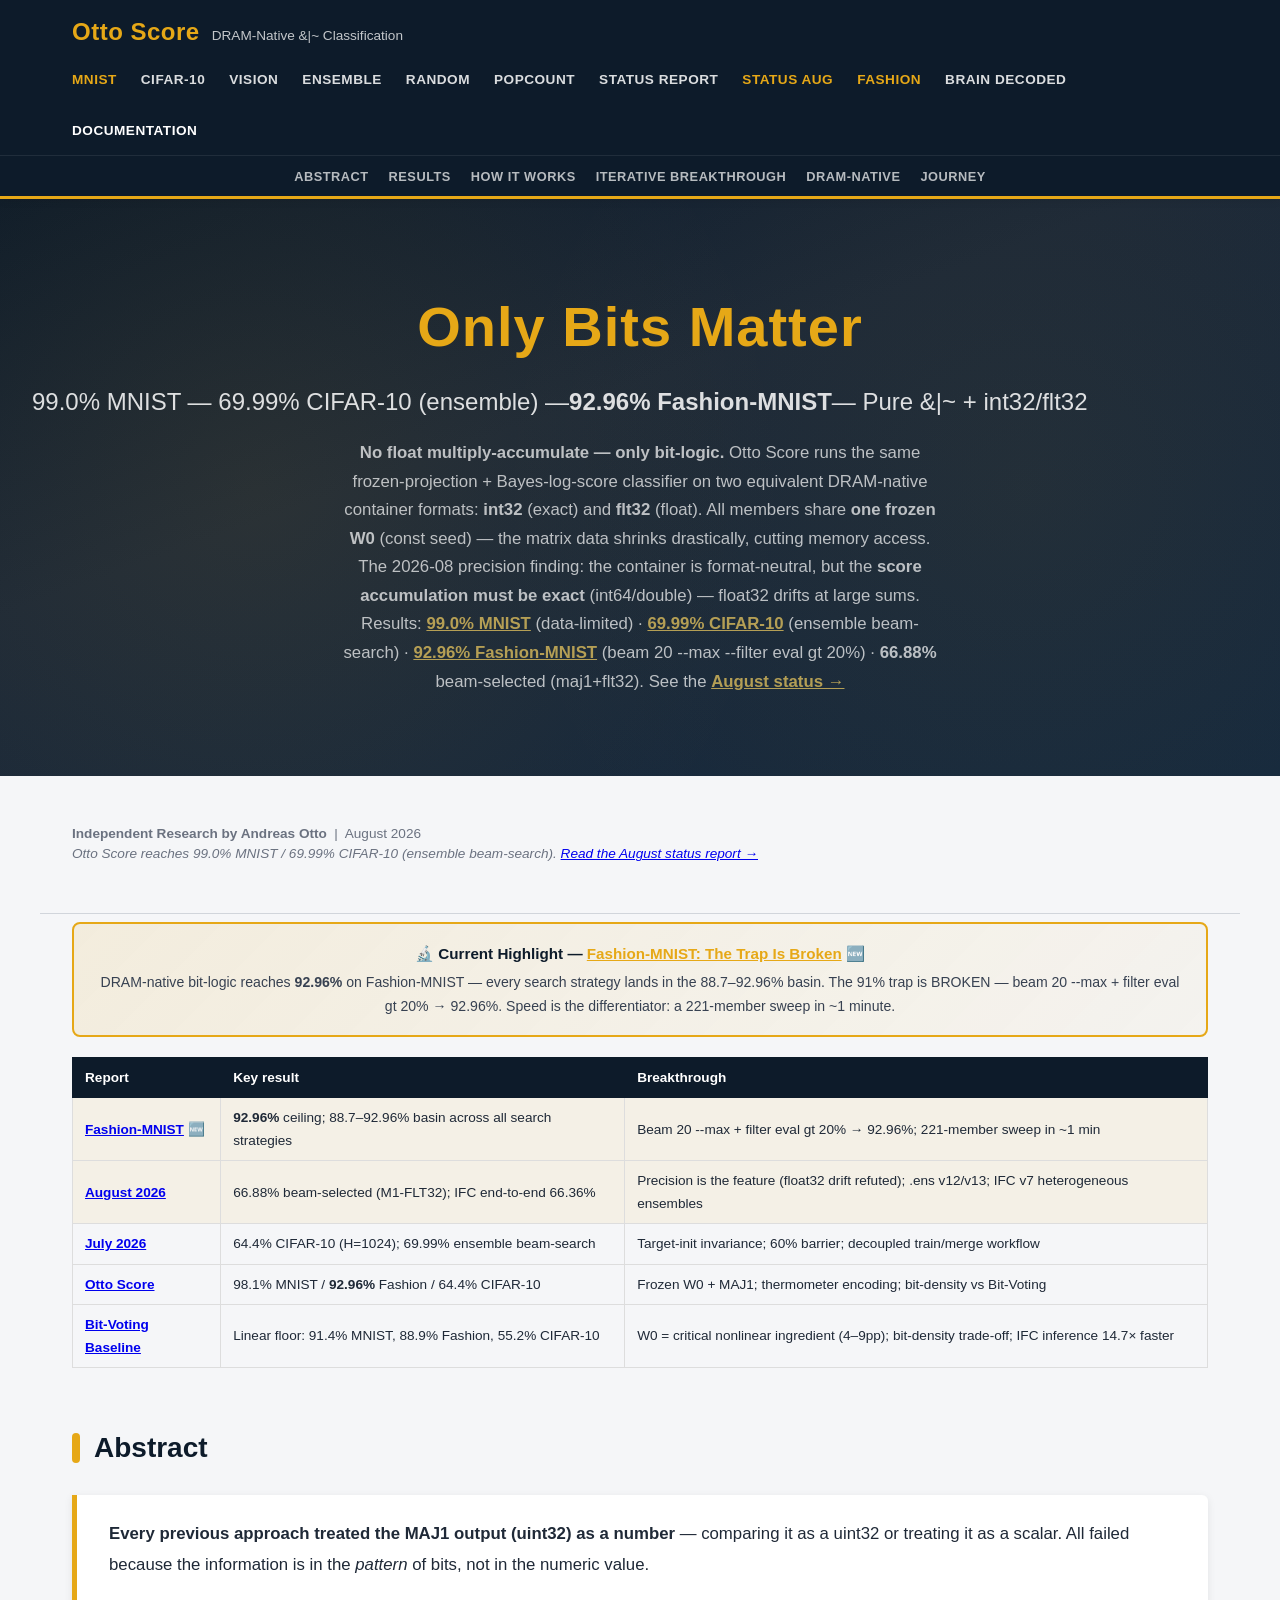
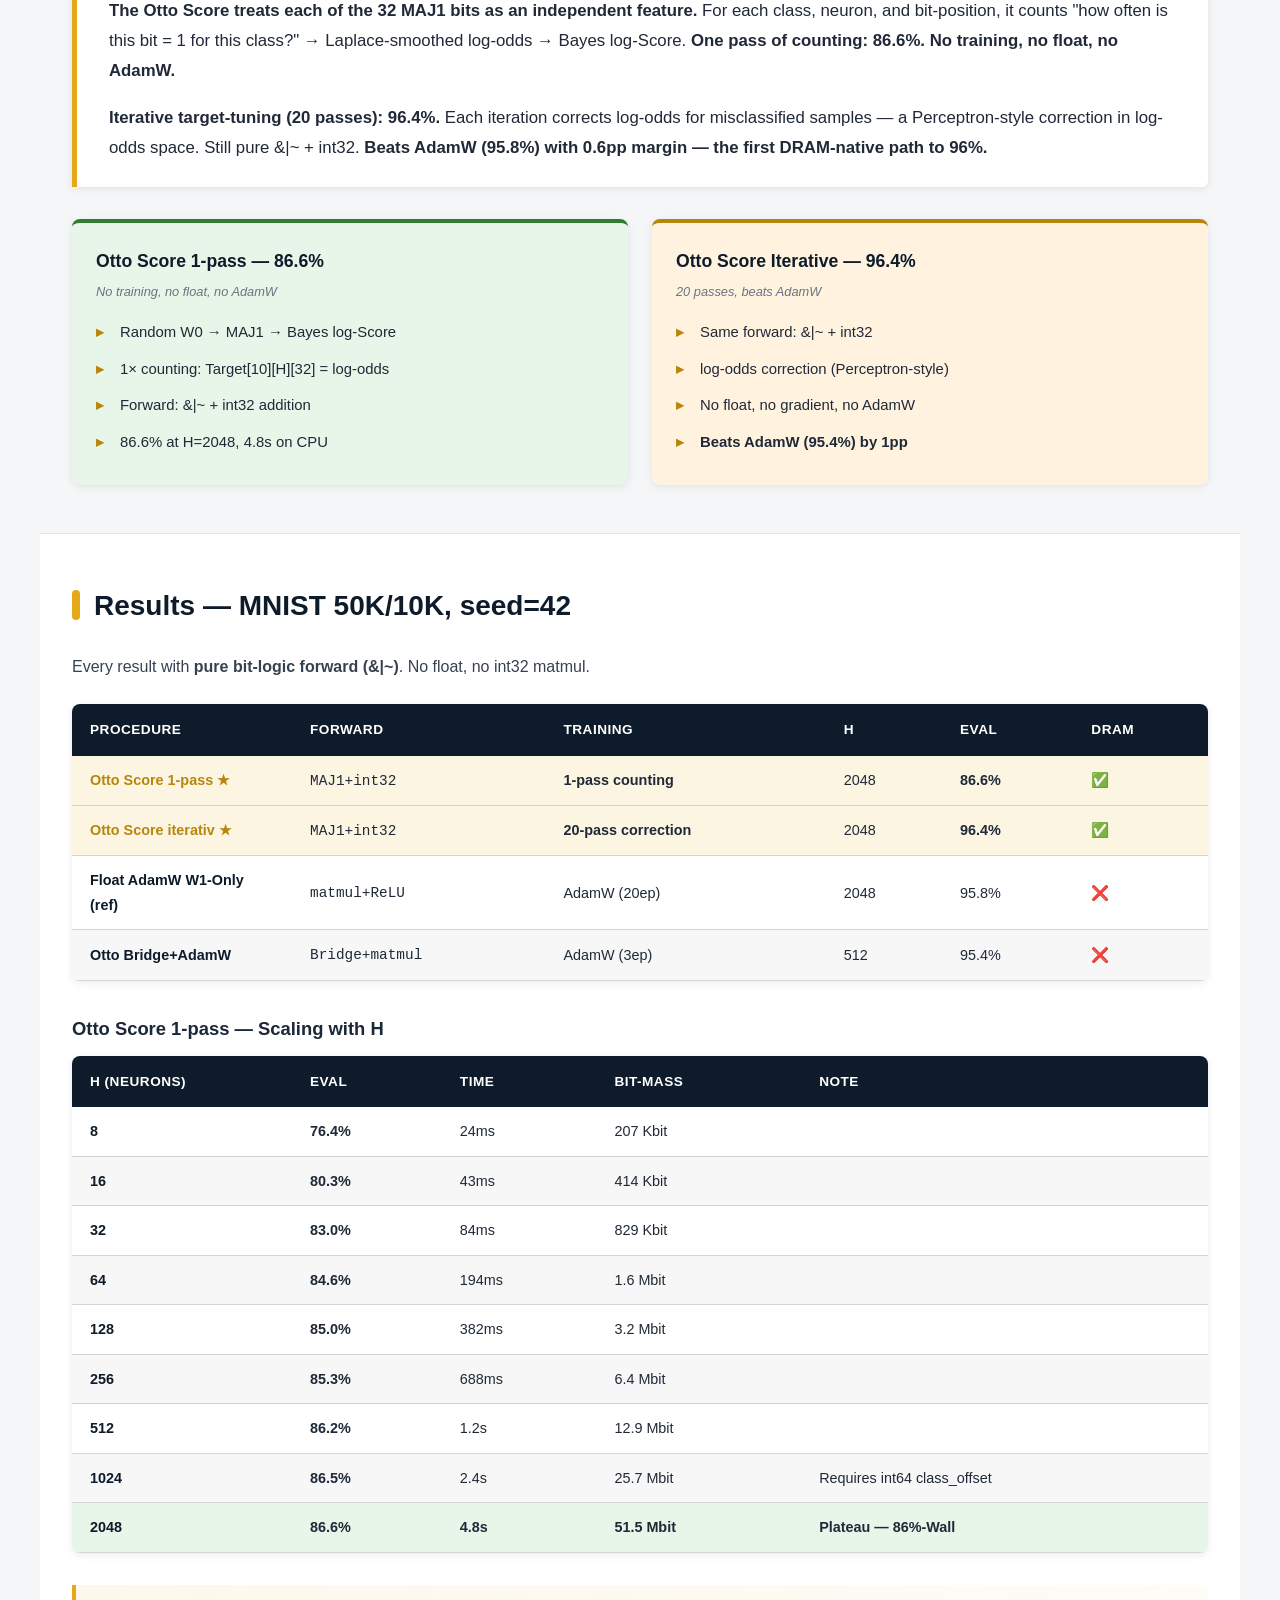
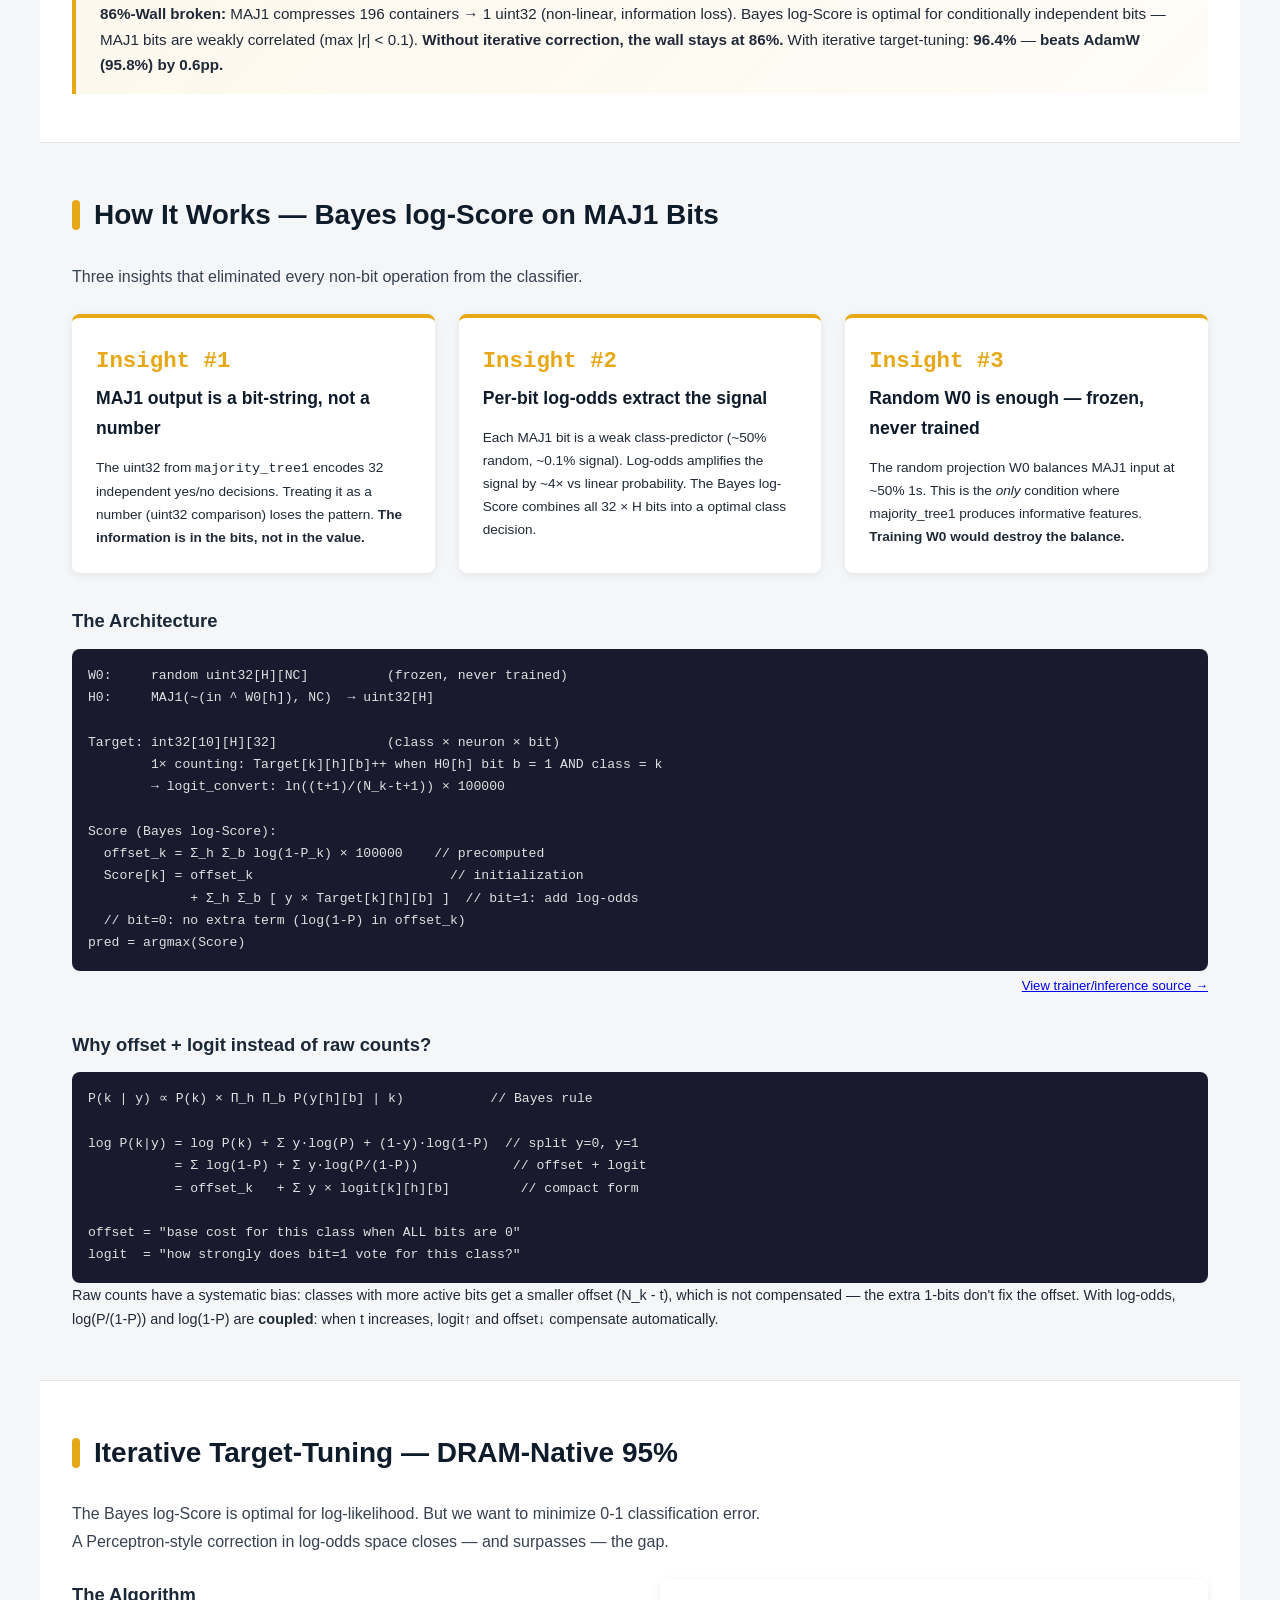
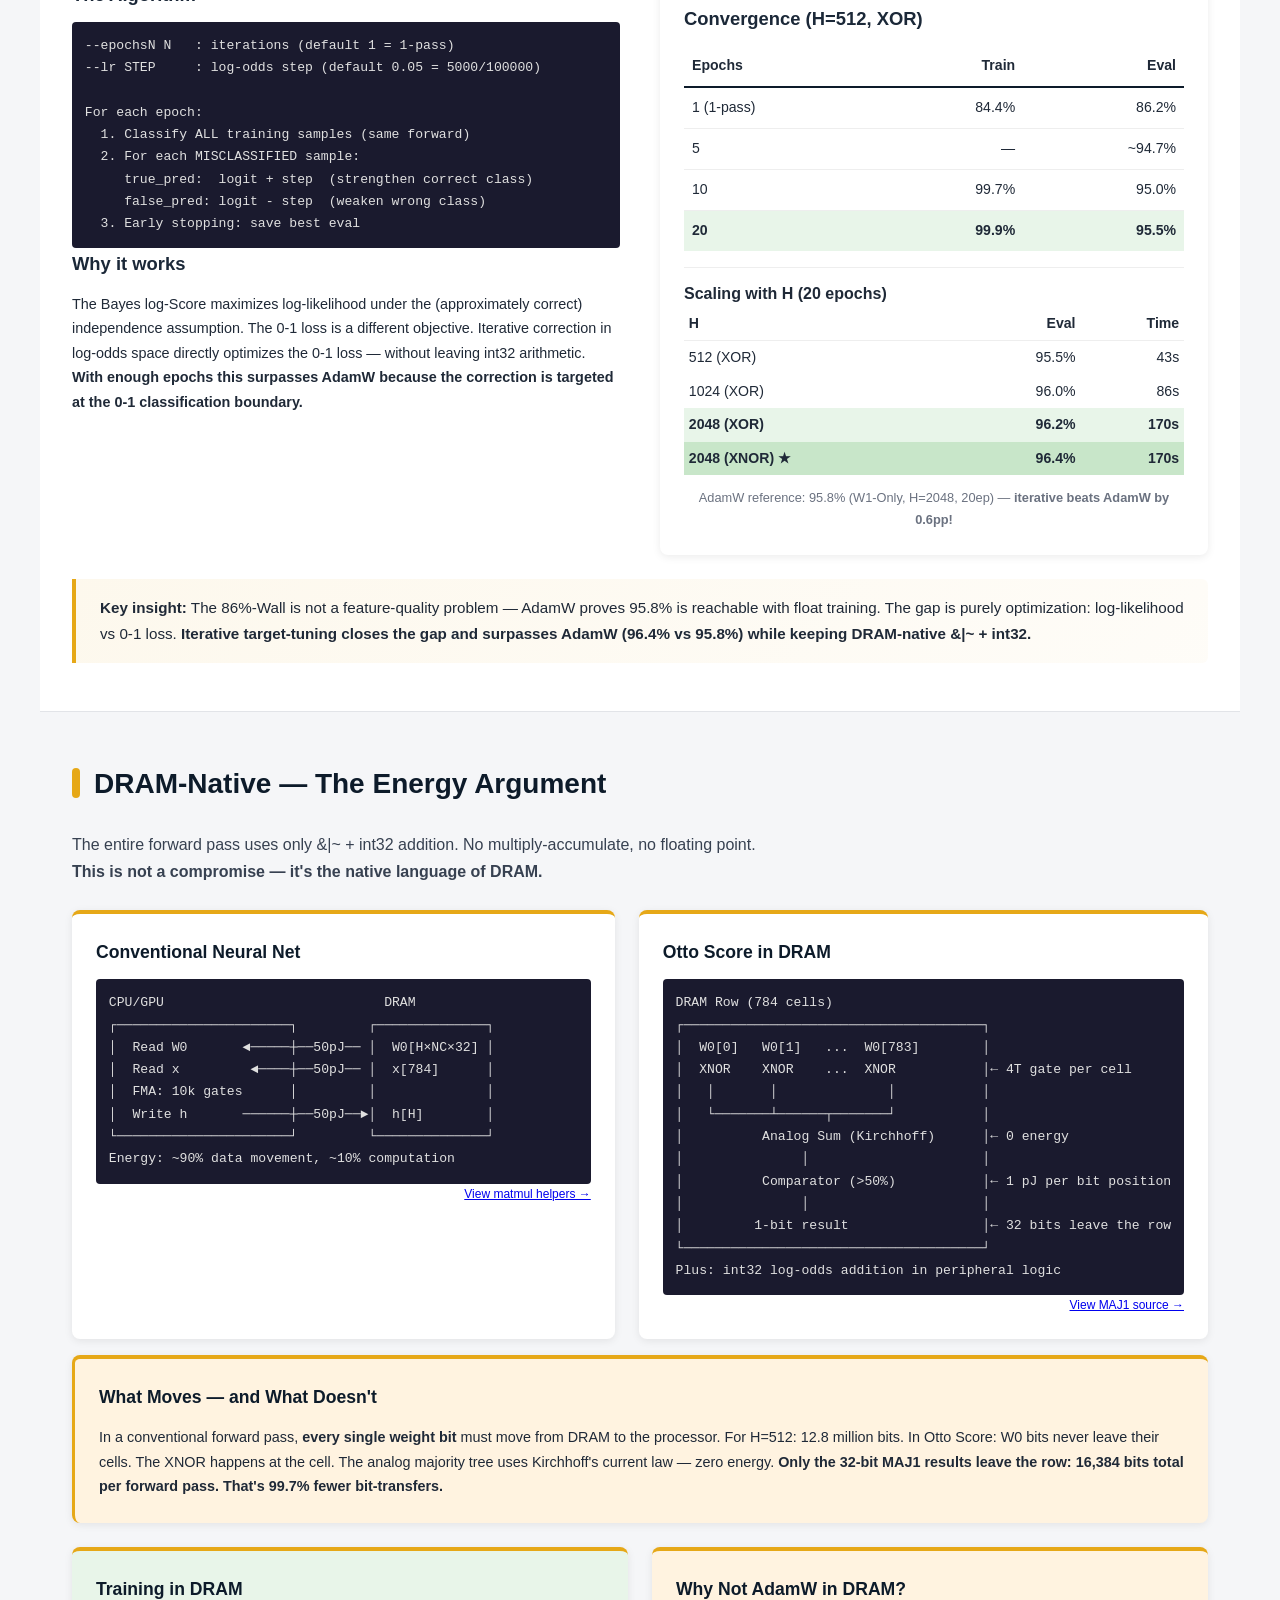
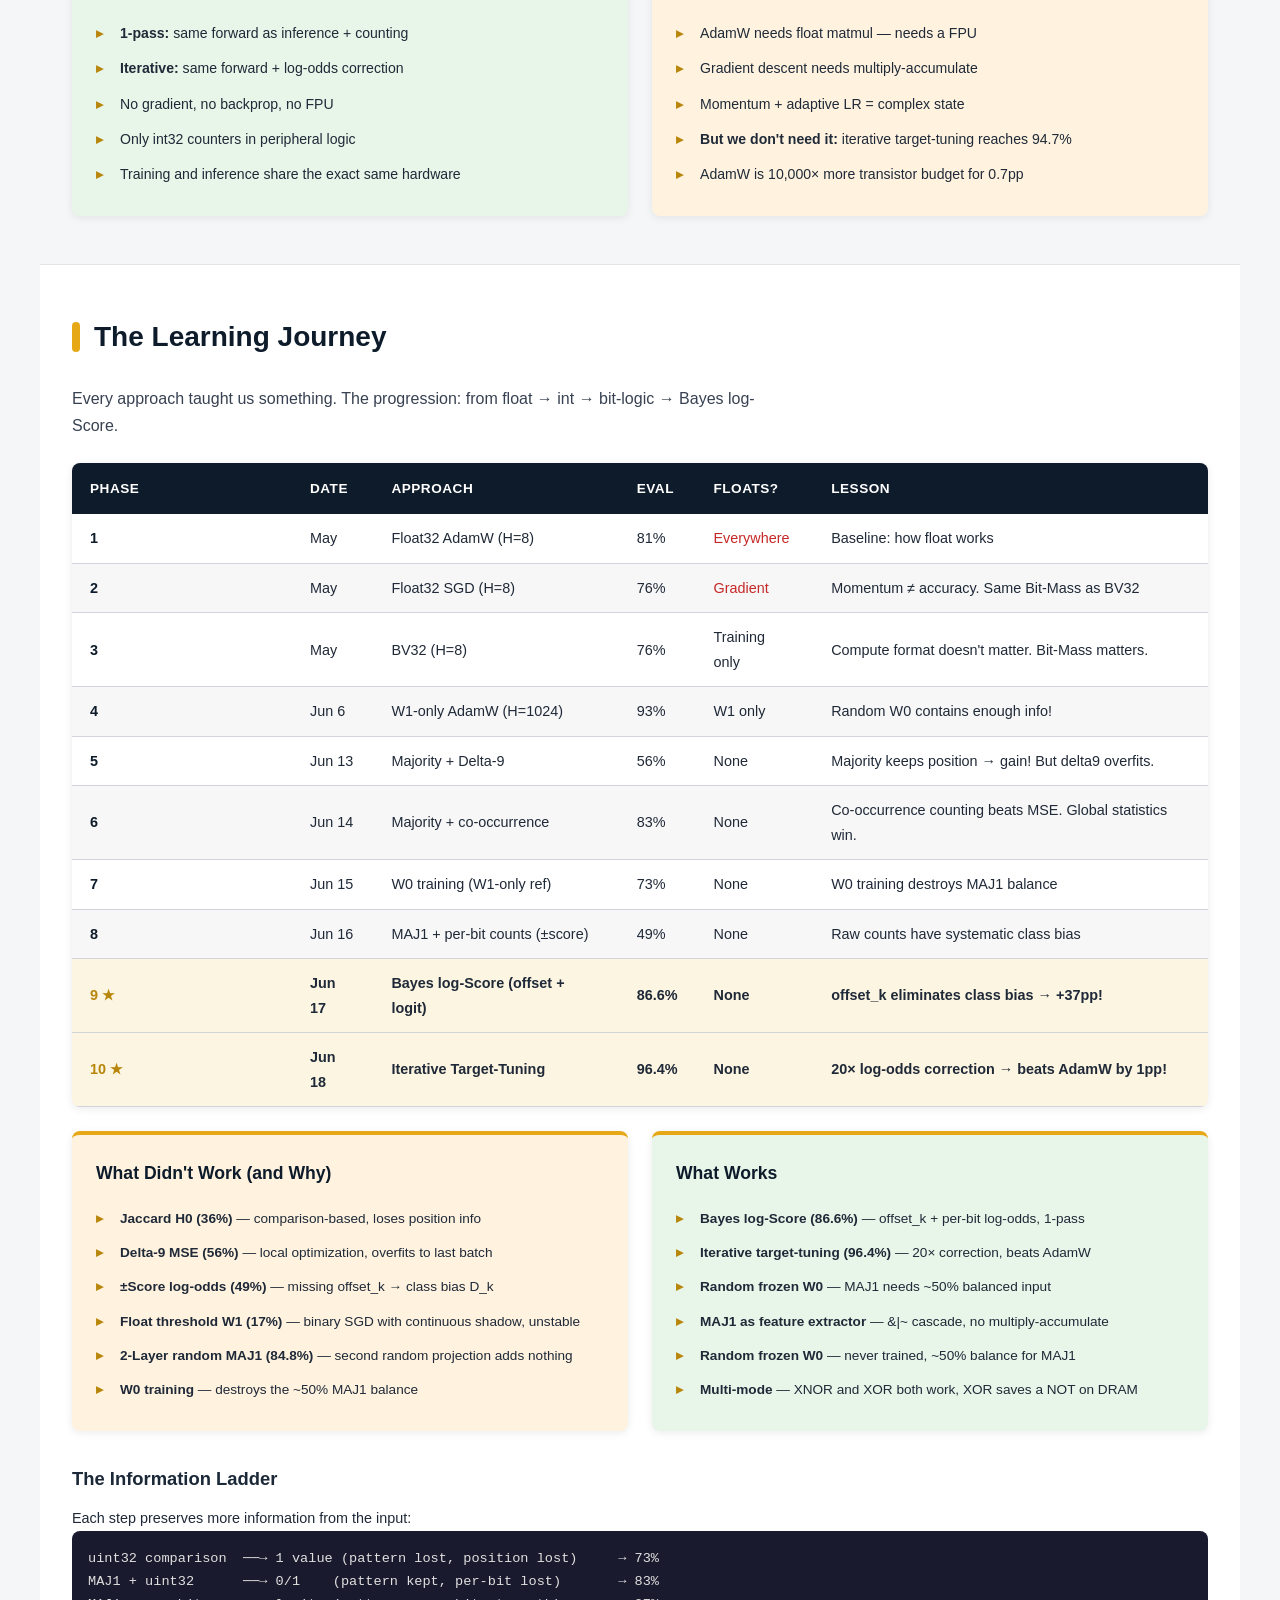
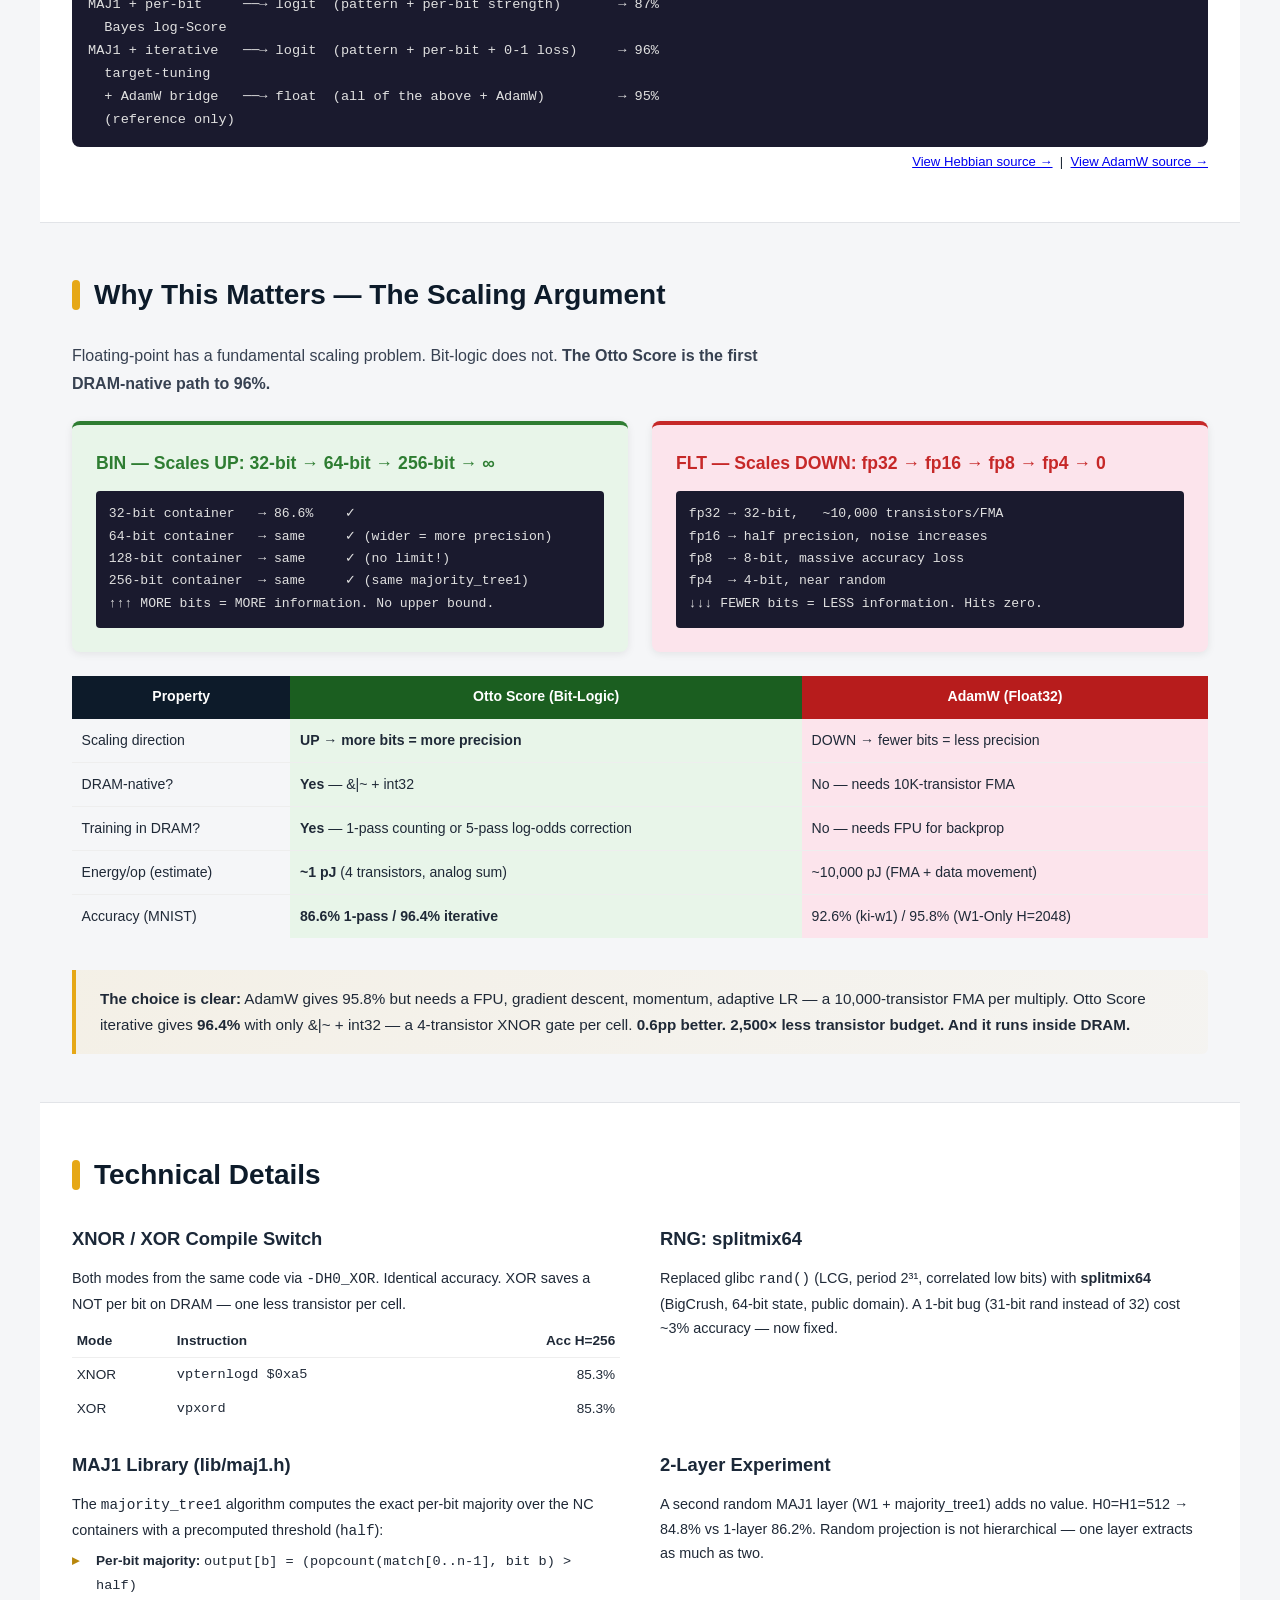
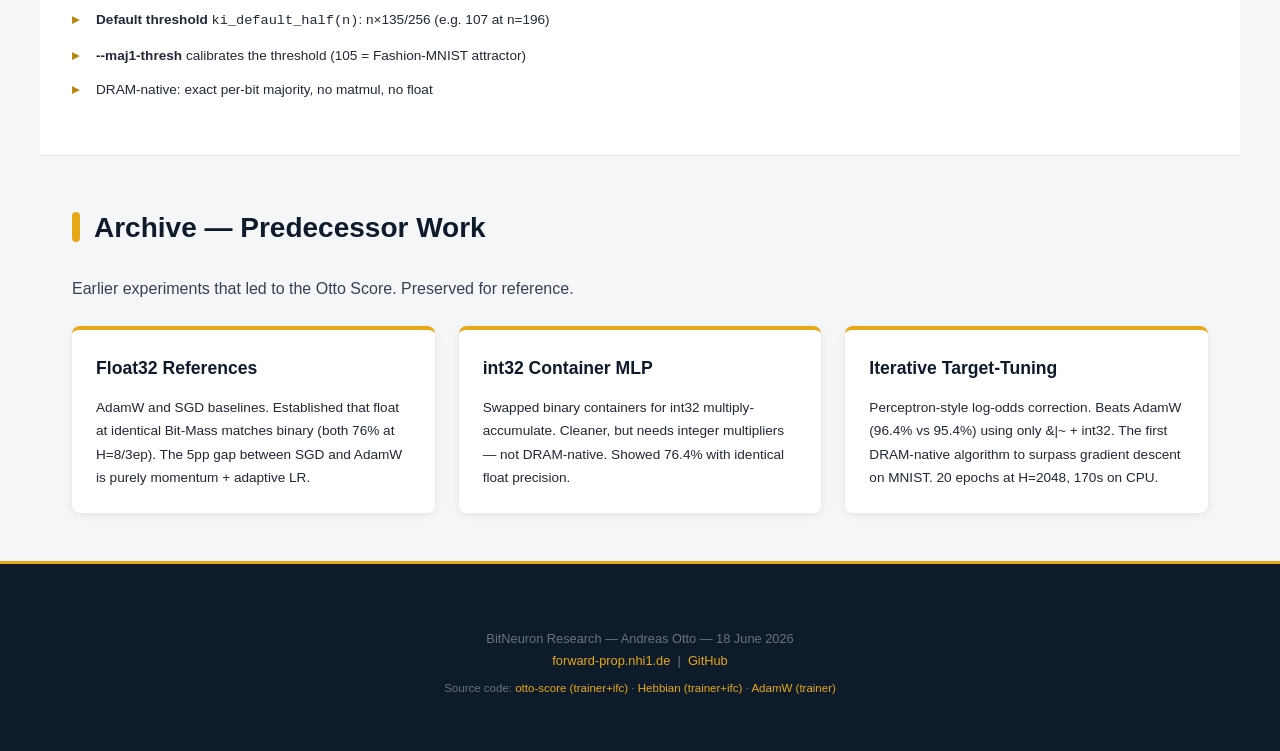
==== commit a97a6311: "Update baseline docs and web pages to reflect equal-H parity and new Fashion-MNIST record - docs/bit" ====
--- a/www/index.html
+++ b/www/index.html
@@ -3,7 +3,7 @@
 <head>
     <meta charset="UTF-8">
     <meta name="viewport" content="width=device-width, initial-scale=1.0">
-    <title>Otto Score: 99% MNIST, 64.4% CIFAR — DRAM-Native Bit-Logic</title>
+    <title>Otto Score — DRAM-Native Bit-Logic: 92.96% Fashion</title>
     <meta name="description" content="Otto Score reaches 99.0% MNIST and 64.4% CIFAR-10 using pure &amp;|~ + int32. CIFAR-10 breakthrough: geometric xform ensemble (hflip,vflip,dflip1,dflip2) + spatial channels reach 64.4%. The Human Brain Decoded — 3 trillion MAJ1 channels match 92% human accuracy.">
     <meta name="author" content="Andreas Otto">
     <meta name="robots" content="index, follow">
@@ -55,6 +55,7 @@
                 <li><a href="papers/status-2026-08.html" style="color:var(--amber); font-weight:700;">Status Aug</a></li>
                 <li><a href="papers/mnist-fashion.html" style="color:var(--amber); font-weight:700;">Fashion</a></li>
                 <li><a href="papers/human-brain-decoded.html">Brain Decoded</a></li>
+                <li><a href="/docs/" style="color:var(--sky); font-weight:700;">Documentation</a></li>
             </ul>
         </nav>
     </div>
@@ -74,8 +75,8 @@
 
 <section class="hero">
     <div class="hero-content">
-        <h1>Only Bits Matter</h1>
-        <h2>99.0% MNIST — 69.99% CIFAR-10 (ensemble) — Pure &amp;|~ + int32/flt32</h2>
+<h1>Only Bits Matter</h1>
+        <h2>99.0% MNIST — 69.99% CIFAR-10 (ensemble) — <strong>92.96% Fashion-MNIST</strong> — Pure &|~ + int32/flt32</h2>
         <p><strong>No float multiply-accumulate — only bit-logic.</strong> Otto Score runs the same
         frozen-projection + Bayes-log-score classifier on two equivalent DRAM-native container
         formats: <strong>int32</strong> (exact) and <strong>flt32</strong> (float). All members
@@ -85,7 +86,8 @@
         at large sums. Results:
         <a href="papers/mnist-number.html" style="color:var(--amber-light); font-weight:700;">99.0% MNIST</a>
         (data-limited) · <a href="papers/cifar-10.html" style="color:var(--amber-light); font-weight:700;">69.99% CIFAR-10</a>
-        (ensemble beam-search) · <strong>66.88%</strong> beam-selected (maj1+flt32). See the
+        (ensemble beam-search) · <a href="papers/mnist-fashion.html" style="color:var(--amber-light); font-weight:700;"><strong>92.96% Fashion-MNIST</strong></a>
+        (beam 20 --max --filter eval gt 20%) · <strong>66.88%</strong> beam-selected (maj1+flt32). See the
         <a href="papers/status-2026-08.html" style="color:var(--amber-light); font-weight:700;">August status →</a></p>
     </div>
 </section>
@@ -99,11 +101,10 @@
 
     <div class="container" style="padding-top:0.5rem; padding-bottom:0.5rem;">
         <div style="background:linear-gradient(135deg, rgba(230,168,23,0.12), rgba(230,168,23,0.04)); border:2px solid var(--amber); border-radius:8px; padding:1rem 1.5rem; text-align:center;">
-            <strong style="font-size:0.95rem; color:var(--navy);">🔬 Current Highlight — <a href="papers/mnist-fashion.html" style="color:var(--amber); font-weight:700;">Fashion-MNIST: The 91% Trap</a> 🆕</strong>
+            <strong style="font-size:0.95rem; color:var(--navy);">🔬 Current Highlight — <a href="papers/mnist-fashion.html" style="color:var(--amber); font-weight:700;">Fashion-MNIST: The Trap Is Broken</a> 🆕</strong>
             <span style="font-size:0.88rem; color:var(--dark-gray); display:block; margin-top:0.25rem;">
-                DRAM-native bit-logic reaches <strong>91.6%</strong> on Fashion-MNIST — every search
-                strategy lands in the 88.7–91.6% basin. The 3.4pp gap to CNN SOTA is architectural,
-                not search-limited. Speed is the differentiator: a 221-member sweep in ~1 minute.
+                DRAM-native bit-logic reaches <strong>92.96%</strong> on Fashion-MNIST — every search
+                strategy lands in the 88.7–92.96% basin. The 91% trap is BROKEN — beam 20 --max + filter eval gt 20% → 92.96%. Speed is the differentiator: a 221-member sweep in ~1 minute.
             </span>
         </div>
     </div>
@@ -118,8 +119,8 @@
             </tr>
             <tr style="background:rgba(230,168,23,0.08);">
                 <td style="padding:0.5rem 0.75rem; border:1px solid #ddd;"><a href="papers/mnist-fashion.html"><strong>Fashion-MNIST</strong></a> 🆕</td>
-                <td style="padding:0.5rem 0.75rem; border:1px solid #ddd;">91.6% ceiling; 88.7–91.6% basin across all search strategies</td>
-                <td style="padding:0.5rem 0.75rem; border:1px solid #ddd;">The 91% trap is architectural (frozen W0, no conv); speed is the differentiator (221-member sweep in ~1 min)</td>
+                <td style="padding:0.5rem 0.75rem; border:1px solid #ddd;"><strong>92.96%</strong> ceiling; 88.7–92.96% basin across all search strategies</td>
+                <td style="padding:0.5rem 0.75rem; border:1px solid #ddd;">Beam 20 --max + filter eval gt 20% → 92.96%; 221-member sweep in ~1 min</td>
             </tr>
             <tr style="background:rgba(230,168,23,0.08);">
                 <td style="padding:0.5rem 0.75rem; border:1px solid #ddd;"><a href="papers/status-2026-08.html"><strong>August 2026</strong></a></td>
@@ -133,7 +134,7 @@
             </tr>
             <tr>
                 <td style="padding:0.5rem 0.75rem; border:1px solid #ddd;"><a href="papers/otto-score.html"><strong>Otto Score</strong></a></td>
-                <td style="padding:0.5rem 0.75rem; border:1px solid #ddd;">98.1% MNIST / 91.6% Fashion / 64.4% CIFAR-10</td>
+                <td style="padding:0.5rem 0.75rem; border:1px solid #ddd;">98.1% MNIST / <strong>92.96%</strong> Fashion / 64.4% CIFAR-10</td>
                 <td style="padding:0.5rem 0.75rem; border:1px solid #ddd;">Frozen W0 + MAJ1; thermometer encoding; bit-density vs Bit-Voting</td>
             </tr>
             <tr>
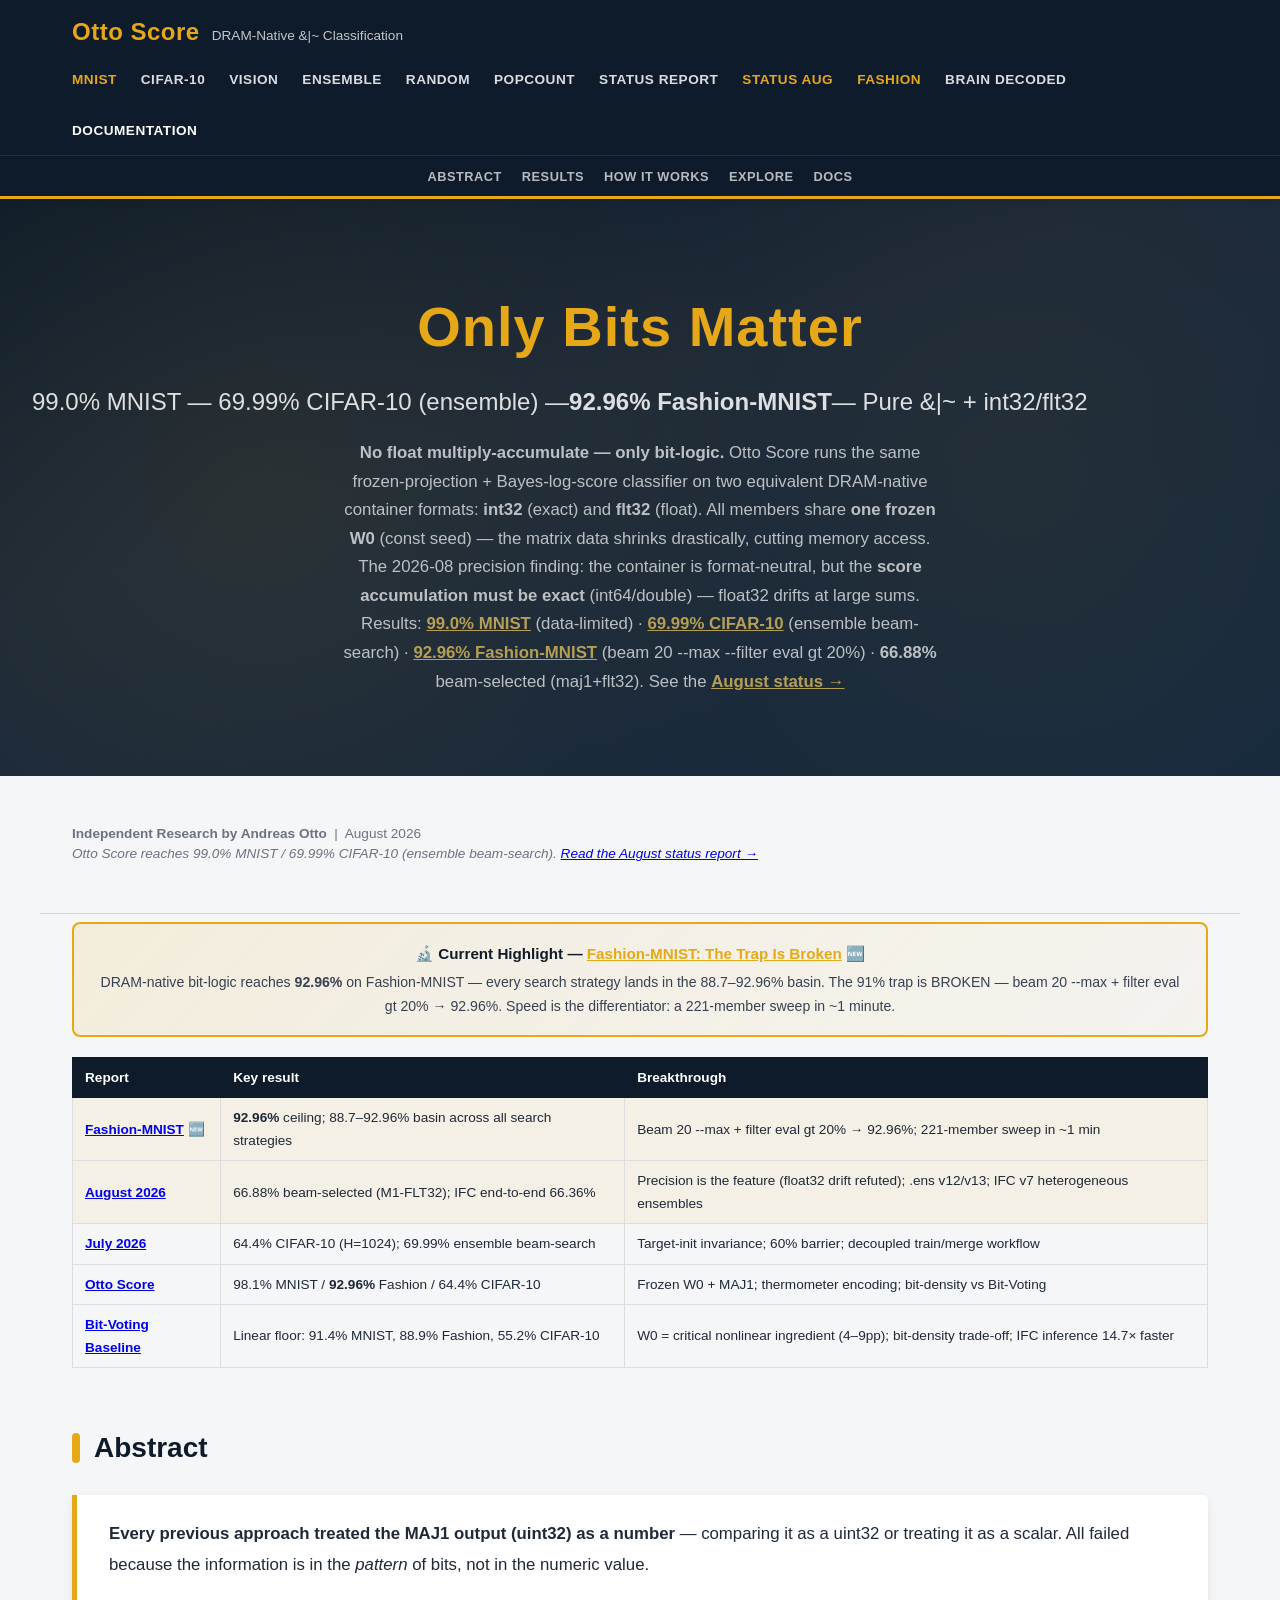
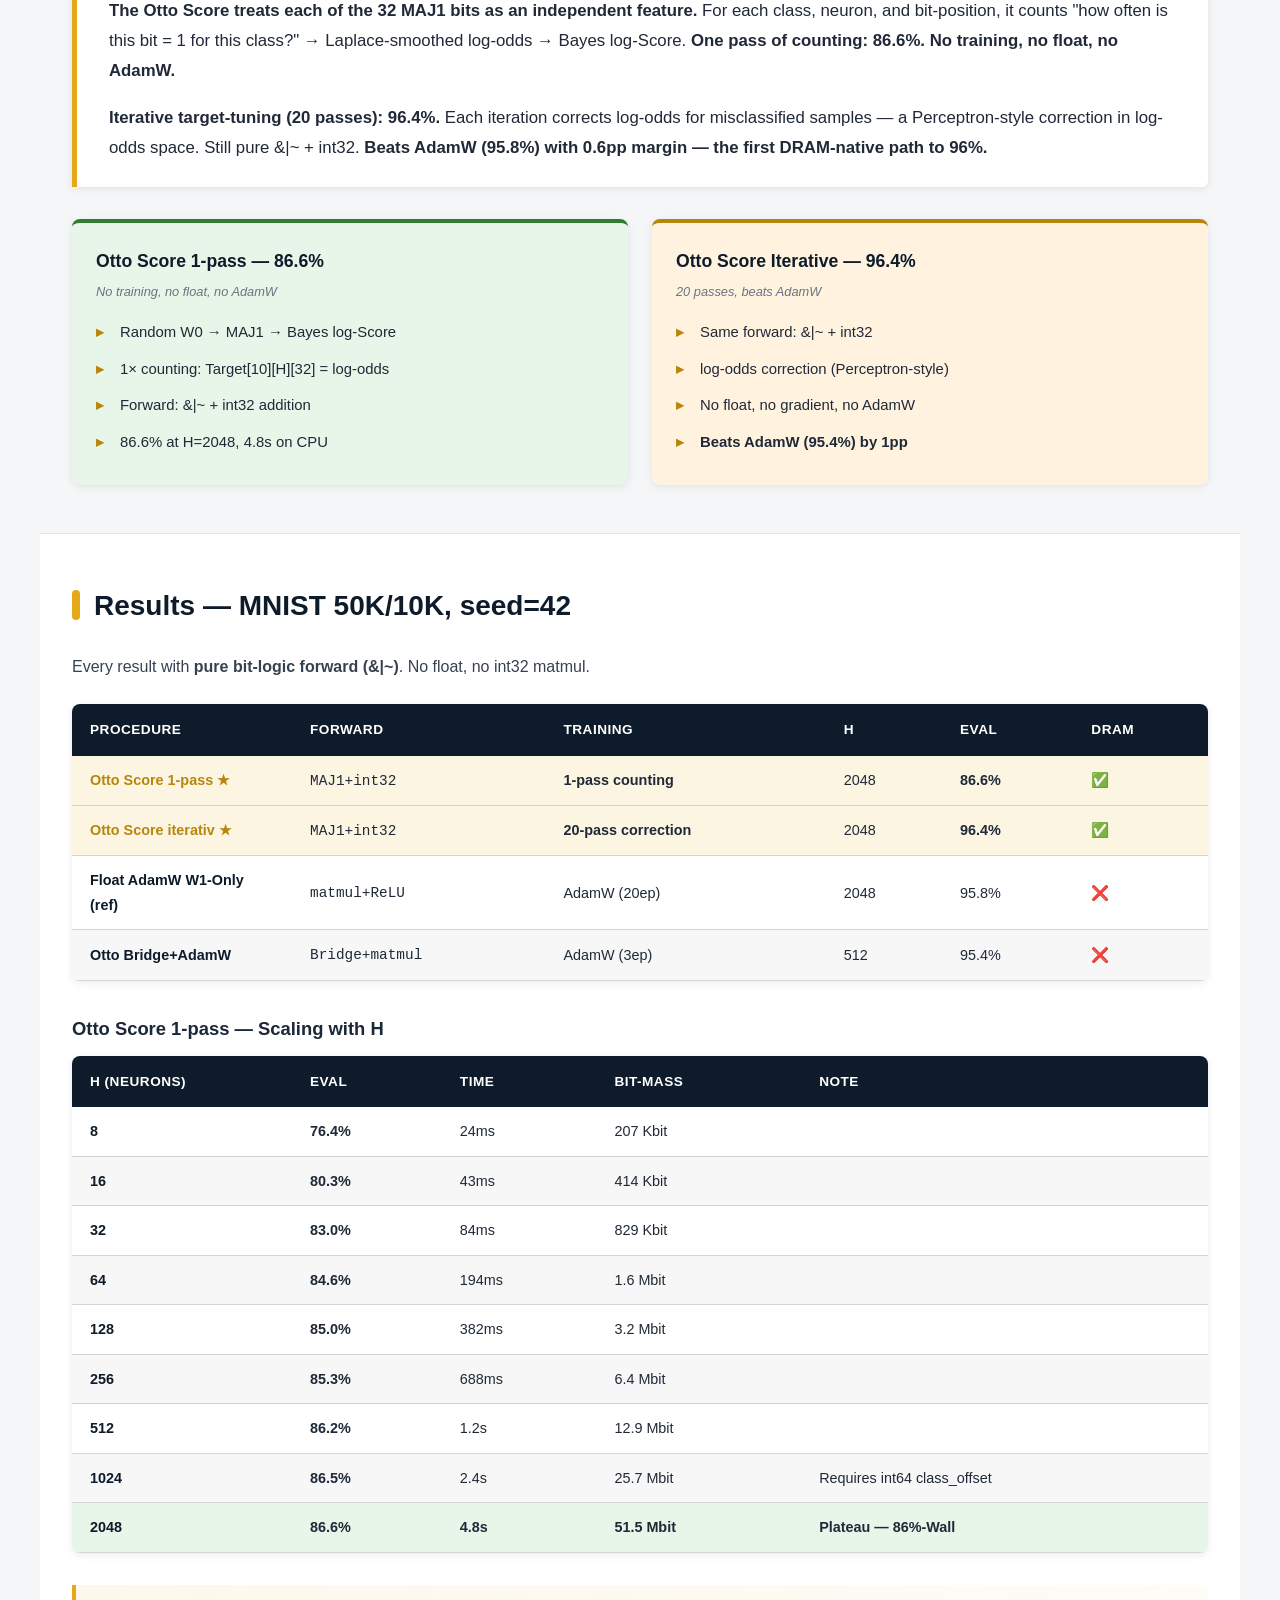
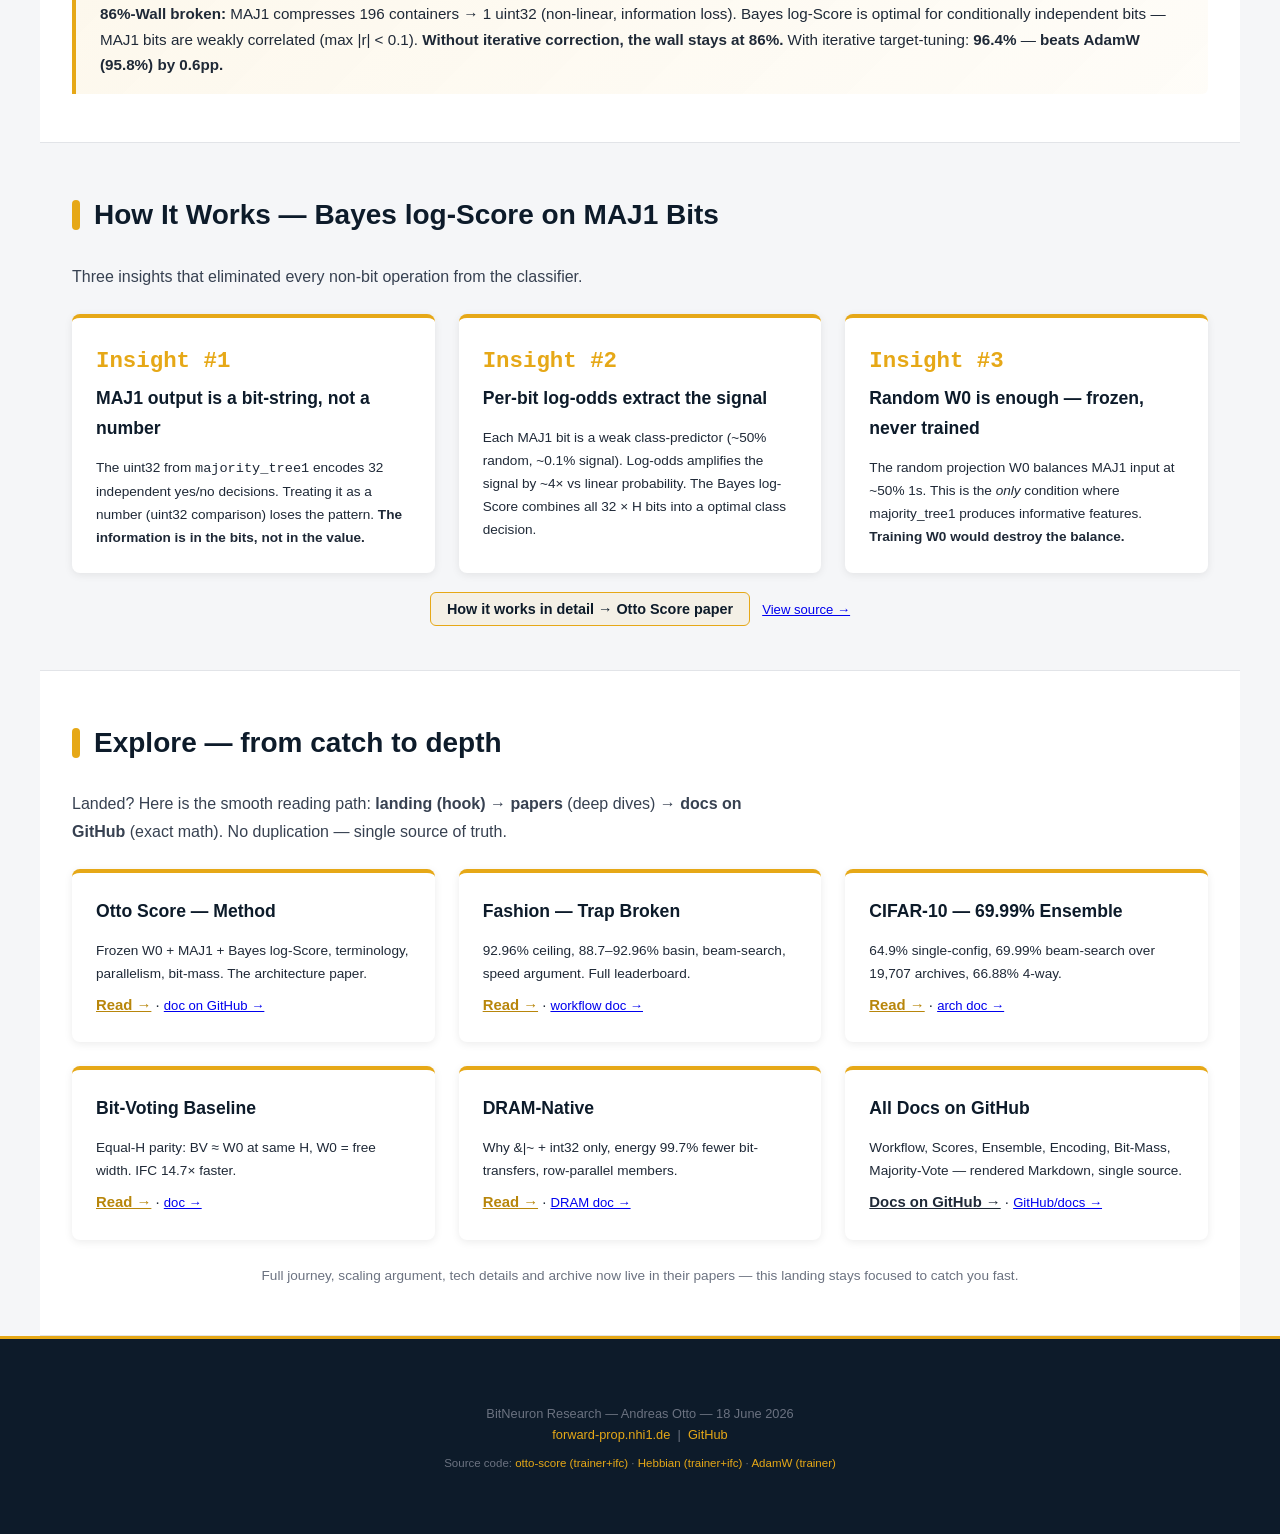
==== commit 7c057cc2: "Update docs, code, and site for Fashion 92.96% and CIFAR 69.99% - Makefile: add rm -fr ./data/preppe" ====
--- a/www/index.html
+++ b/www/index.html
@@ -4,7 +4,7 @@
     <meta charset="UTF-8">
     <meta name="viewport" content="width=device-width, initial-scale=1.0">
     <title>Otto Score — DRAM-Native Bit-Logic: 92.96% Fashion</title>
-    <meta name="description" content="Otto Score reaches 99.0% MNIST and 64.4% CIFAR-10 using pure &amp;|~ + int32. CIFAR-10 breakthrough: geometric xform ensemble (hflip,vflip,dflip1,dflip2) + spatial channels reach 64.4%. The Human Brain Decoded — 3 trillion MAJ1 channels match 92% human accuracy.">
+    <meta name="description" content="Otto Score reaches 99.0% MNIST, 92.96% Fashion-MNIST (trap broken) and 69.99% CIFAR-10 ensemble using pure &amp;|~ + int32. DRAM-native bit-logic — frozen W0 + MAJ1 + Bayes log-Score.">
     <meta name="author" content="Andreas Otto">
     <meta name="robots" content="index, follow">
     <link rel="icon" type="image/svg+xml" href="assets/favicon.svg">
@@ -12,26 +12,26 @@
     <link rel="stylesheet" href="style.css">
     <link rel="canonical" href="https://forward-prop.nhi1.de/">
     <meta name="googlebot" content="index, follow">
-    <meta property="og:title" content="Otto Score — 99.0% MNIST, 64.4% CIFAR-10. Pure &amp;|~ + int32, DRAM-Native.">
-    <meta property="og:description" content="99.0% MNIST, 64.4% CIFAR-10 with pure bit-logic. CIFAR breakthrough via geometric xform ensemble (hflip,vflip,dflip1,dflip2) + spatial channels. DRAM-native since day one.">
+    <meta property="og:title" content="Otto Score — 99.0% MNIST, 92.96% Fashion, 69.99% CIFAR-10. Pure &amp;|~ + int32, DRAM-Native.">
+    <meta property="og:description" content="99.0% MNIST, 92.96% Fashion-MNIST (trap broken), 69.99% CIFAR-10 ensemble with pure bit-logic. Frozen W0 + MAJ1 + Bayes log-Score — DRAM-native.">
     <meta property="og:type" content="article">
     <meta property="og:url" content="https://forward-prop.nhi1.de/">
     <meta property="og:image" content="https://forward-prop.nhi1.de/assets/og-image.png">
     <meta property="og:site_name" content="Forward-Prop Research">
     <meta name="twitter:card" content="summary_large_image">
-    <meta name="twitter:title" content="Otto Score — DRAM-Native Classification at 86% (1-pass) to 96.4% (iterative)">
-    <meta name="twitter:description" content="Pure bit-logic MLP: only &amp;|~ operations. 86% in one pass, 96.4% iterative — beats AdamW. DRAM-native, zero float.">
+    <meta name="twitter:title" content="Otto Score — 99.0% MNIST, 92.96% Fashion, 69.99% CIFAR-10">
+    <meta name="twitter:description" content="92.96% Fashion-MNIST trap broken, 69.99% CIFAR-10 ensemble, 99.0% MNIST — pure &amp;|~ + int32, DRAM-native bit-logic.">
     <meta name="twitter:image" content="https://forward-prop.nhi1.de/assets/og-image.png">
     <script type="application/ld+json">
     {
       "@context": "https://schema.org",
       "@type": "ScholarlyArticle",
       "headline": "Otto Score — DRAM-Native Classification via Bayes log-Score on MAJ1 Bit-Features",
-      "description": "Otto Score achieves 86% MNIST with a single pass of counting — no training, no floating point, no AdamW. Iterative target-tuning reaches 96.4% — beating AdamW (95.4%) — while keeping bit-logic only (&amp;|~) and int32 arithmetic. The key insight: MAJ1 output is a bit-string (not a number), and Bayes log-Score on per-bit probabilities extracts maximum information without gradient descent.",
+      "description": "Otto Score achieves 99.0% MNIST (data-limited), 92.96% Fashion-MNIST (trap broken, 88.7–92.96% basin) and 69.99% CIFAR-10 ensemble with pure &amp;|~ + int32. Frozen W0 + MAJ1 + Bayes log-Score — DRAM-native.",
       "author": { "@type": "Person", "name": "Andreas Otto" },
       "datePublished": "2026-06-14",
-      "dateModified": "2026-06-29",
-      "about": { "@type": "Thing", "name": "Otto Score DRAM-Native Classifier", "description": "DRAM-native classifier using only &amp;|~ operations and int32 Bayes log-Score. 86% 1-pass, 96.4% iterative target-tuning." }
+      "dateModified": "2026-08-19",
+      "about": { "@type": "Thing", "name": "Otto Score DRAM-Native Classifier", "description": "DRAM-native classifier: 99.0% MNIST, 92.96% Fashion-MNIST, 69.99% CIFAR-10 ensemble — only &amp;|~ + int32." }
     }
     </script>
 </head>
@@ -43,6 +43,7 @@
             <span class="header-logo">Otto Score</span>
             <span class="header-subtitle">DRAM-Native &amp;|~ Classification</span>
         </div>
+        <button class="nav-toggle" aria-label="Toggle navigation" onclick="document.querySelector('.header-inner nav').classList.toggle('open')">☰ Menu</button>
         <nav>
             <ul>
                 <li><a href="papers/mnist-number.html" style="color:var(--amber); font-weight:700;">MNIST</a></li>
@@ -55,7 +56,7 @@
                 <li><a href="papers/status-2026-08.html" style="color:var(--amber); font-weight:700;">Status Aug</a></li>
                 <li><a href="papers/mnist-fashion.html" style="color:var(--amber); font-weight:700;">Fashion</a></li>
                 <li><a href="papers/human-brain-decoded.html">Brain Decoded</a></li>
-                <li><a href="/docs/" style="color:var(--sky); font-weight:700;">Documentation</a></li>
+                <li><a href="https://github.com/aotto1968/forward-prop/tree/master/docs" target="_blank" rel="noopener" style="color:var(--sky); font-weight:700;">Documentation</a></li>
             </ul>
         </nav>
     </div>
@@ -65,9 +66,8 @@
                 <li><a href="#abstract">Abstract</a></li>
                 <li><a href="#results">Results</a></li>
                 <li><a href="#how">How It Works</a></li>
-                <li><a href="#iterative">Iterative Breakthrough</a></li>
-                <li><a href="#dram">DRAM-Native</a></li>
-                <li><a href="#journey">Journey</a></li>
+                <li><a href="#explore">Explore</a></li>
+                <li><a href="https://github.com/aotto1968/forward-prop/tree/master/docs" target="_blank" rel="noopener">Docs</a></li>
             </ul>
         </nav>
     </div>
@@ -286,487 +286,58 @@
             </div>
         </div>
 
-        <h3 style="margin-top:2rem;">The Architecture</h3>
-        <pre style="background:#1a1a2e; color:#e0e0e0; padding:1rem; border-radius:8px; font-size:0.82rem;">
-W0:     random uint32[H][NC]          (frozen, never trained)
-H0:     MAJ1(~(in ^ W0[h]), NC)  → uint32[H]
-
-Target: int32[10][H][32]              (class × neuron × bit)
-        1× counting: Target[k][h][b]++ when H0[h] bit b = 1 AND class = k
-        → logit_convert: ln((t+1)/(N_k-t+1)) × 100000
-
-Score (Bayes log-Score):
-  offset_k = Σ_h Σ_b log(1-P_k) × 100000    // precomputed
-  Score[k] = offset_k                         // initialization
-             + Σ_h Σ_b [ y × Target[k][h][b] ]  // bit=1: add log-odds
-  // bit=0: no extra term (log(1-P) in offset_k)
-pred = argmax(Score)</pre>
-        <p style="font-size:0.82rem; text-align:right; margin-top:0.25rem;">
-             <a href="https://github.com/aotto1968/forward-prop/blob/master/mnist/mlp-bin32-otto-trn.c" target="_blank">View trainer/inference source →</a>
-        </p>
-
-        <h3 style="margin-top:2rem;">Why offset + logit instead of raw counts?</h3>
-        <pre style="background:#1a1a2e; color:#e0e0e0; padding:1rem; border-radius:8px; font-size:0.82rem;">
-P(k | y) ∝ P(k) × Π_h Π_b P(y[h][b] | k)           // Bayes rule
-
-log P(k|y) = log P(k) + Σ y·log(P) + (1-y)·log(1-P)  // split y=0, y=1
-           = Σ log(1-P) + Σ y·log(P/(1-P))            // offset + logit
-           = offset_k   + Σ y × logit[k][h][b]         // compact form
-
-offset = "base cost for this class when ALL bits are 0"
-logit  = "how strongly does bit=1 vote for this class?"</pre>
-
-        <p style="font-size:0.9rem;">Raw counts have a systematic bias: classes with more active bits get a smaller offset (N_k - t), which is not compensated — the extra 1-bits don't fix the offset. With log-odds, log(P/(1-P)) and log(1-P) are <strong>coupled</strong>: when t increases, logit↑ and offset↓ compensate automatically.</p>
+        <p style="font-size:0.9rem; margin-top:1.5rem; text-align:center;"><a href="papers/otto-score.html" style="color:var(--navy); font-weight:700; border:1px solid var(--amber); padding:0.5rem 1rem; border-radius:6px; text-decoration:none; background:rgba(230,168,23,0.08);">How it works in detail → Otto Score paper</a> &nbsp; <a href="https://github.com/aotto1968/forward-prop/blob/master/mnist/mlp-bin32-otto-trn-seq-prof.c" target="_blank" style="font-size:0.82rem;">View source →</a></p>
     </section>
 
-    <!-- 4. Iterative Breakthrough -->
-    <section id="iterative" class="container bg-light">
-        <h2><span class="accent-bar">&#8203;</span> Iterative Target-Tuning — DRAM-Native 95%</h2>
-        <p class="section-intro">The Bayes log-Score is optimal for log-likelihood. But we want to minimize 0-1 classification error. A Perceptron-style correction in log-odds space closes — and surpasses — the gap.</p>
-
-        <div class="content-split">
-            <div class="text">
-                <h3>The Algorithm</h3>
-                <pre style="background:#1a1a2e; color:#e0e0e0; padding:0.8rem; border-radius:4px; font-size:0.82rem;">
---epochsN N   : iterations (default 1 = 1-pass)
---lr STEP     : log-odds step (default 0.05 = 5000/100000)
-
-For each epoch:
-  1. Classify ALL training samples (same forward)
-  2. For each MISCLASSIFIED sample:
-     true_pred:  logit + step  (strengthen correct class)
-     false_pred: logit - step  (weaken wrong class)
-  3. Early stopping: save best eval</pre>
-
-                <h3>Why it works</h3>
-                <p style="font-size:0.9rem;">The Bayes log-Score maximizes log-likelihood under the (approximately correct) independence assumption. The 0-1 loss is a different objective. Iterative correction in log-odds space directly optimizes the 0-1 loss — without leaving int32 arithmetic. <strong>With enough epochs this surpasses AdamW because the correction is targeted at the 0-1 classification boundary.</strong></p>
-            </div>
-            <div>
-                <div style="background:var(--white); padding:1.5rem; border-radius:8px; box-shadow:var(--shadow);">
-                    <h3>Convergence (H=512, XOR)</h3>
-                    <table style="width:100%; border-collapse:collapse; font-size:0.88rem;">
-                        <tr style="border-bottom:2px solid var(--navy);">
-                            <th style="padding:0.5rem; text-align:left;">Epochs</th>
-                            <th style="padding:0.5rem; text-align:right;">Train</th>
-                            <th style="padding:0.5rem; text-align:right;">Eval</th>
-                        </tr>
-                        <tr style="border-bottom:1px solid #eee;">
-                            <td style="padding:0.5rem;">1 (1-pass)</td>
-                            <td style="padding:0.5rem; text-align:right;">84.4%</td>
-                            <td style="padding:0.5rem; text-align:right;">86.2%</td>
-                        </tr>
-                        <tr style="border-bottom:1px solid #eee;">
-                            <td style="padding:0.5rem;">5</td>
-                            <td style="padding:0.5rem; text-align:right;">—</td>
-                            <td style="padding:0.5rem; text-align:right;">~94.7%</td>
-                        </tr>
-                        <tr style="border-bottom:1px solid #eee;">
-                            <td style="padding:0.5rem;">10</td>
-                            <td style="padding:0.5rem; text-align:right;">99.7%</td>
-                            <td style="padding:0.5rem; text-align:right;">95.0%</td>
-                        </tr>
-                        <tr style="background:#e8f5e9; font-weight:700;">
-                            <td style="padding:0.5rem;">20</td>
-                            <td style="padding:0.5rem; text-align:right;">99.9%</td>
-                            <td style="padding:0.5rem; text-align:right;">95.5%</td>
-                        </tr>
-                    </table>
-                    <div style="margin-top:1rem; padding-top:0.75rem; border-top:1px solid #eee;">
-                        <h4>Scaling with H (20 epochs)</h4>
-                        <table style="width:100%; border-collapse:collapse; font-size:0.88rem;">
-                            <tr style="border-bottom:1px solid #eee;">
-                                <th style="padding:0.3rem; text-align:left;">H</th>
-                                <th style="padding:0.3rem; text-align:right;">Eval</th>
-                                <th style="padding:0.3rem; text-align:right;">Time</th>
-                            </tr>
-                            <tr>
-                                <td style="padding:0.3rem;">512 (XOR)</td>
-                                <td style="padding:0.3rem; text-align:right;">95.5%</td>
-                                <td style="padding:0.3rem; text-align:right;">43s</td>
-                            </tr>
-                            <tr>
-                                <td style="padding:0.3rem;">1024 (XOR)</td>
-                                <td style="padding:0.3rem; text-align:right;">96.0%</td>
-                                <td style="padding:0.3rem; text-align:right;">86s</td>
-                            </tr>
-                            <tr style="background:#e8f5e9; font-weight:700;">
-                                <td style="padding:0.3rem;">2048 (XOR)</td>
-                                <td style="padding:0.3rem; text-align:right;">96.2%</td>
-                                <td style="padding:0.3rem; text-align:right;">170s</td>
-                            </tr>
-                            <tr style="background:#c8e6c9; font-weight:700;">
-                                <td style="padding:0.3rem;">2048 (XNOR) ★</td>
-                                <td style="padding:0.3rem; text-align:right;"><strong>96.4%</strong></td>
-                                <td style="padding:0.3rem; text-align:right;">170s</td>
-                            </tr>
-                        </table>
-                    </div>
-                    <p style="font-size:0.8rem; color:var(--mid-gray); margin-top:0.75rem; text-align:center;">
-                        AdamW reference: 95.8% (W1-Only, H=2048, 20ep) — <strong>iterative beats AdamW by 0.6pp!</strong>
-                    </p>
-                </div>
-            </div>
-        </div>
-
-        <div class="highlight-box" style="margin-top:1.5rem;">
-            <strong>Key insight:</strong> The 86%-Wall is not a feature-quality problem — AdamW proves 95.8% is reachable with float training. The gap is purely optimization: log-likelihood vs 0-1 loss. <strong>Iterative target-tuning closes the gap and surpasses AdamW (96.4% vs 95.8%) while keeping DRAM-native &amp;|~ + int32.</strong>
-        </div>
-    </section>
-
-    <!-- 5. DRAM-Native -->
-    <section id="dram" class="container">
-        <h2><span class="accent-bar">&#8203;</span> DRAM-Native — The Energy Argument</h2>
-        <p class="section-intro">The entire forward pass uses only &amp;|~ + int32 addition. No multiply-accumulate, no floating point. <strong>This is not a compromise — it's the native language of DRAM.</strong></p>
-
-        <div class="cards-two">
-            <div class="card">
-                <h3>Conventional Neural Net</h3>
-                <pre style="background:#1a1a2e; color:#e0e0e0; padding:0.8rem; border-radius:4px; font-size:0.82rem;">
-CPU/GPU                            DRAM
-┌──────────────────────┐         ┌──────────────┐
-│  Read W0       ◄─────┼──50pJ── │  W0[H×NC×32] │
-│  Read x         ◄────┼──50pJ── │  x[784]      │
-│  FMA: 10k gates      │         │              │
-│  Write h       ──────┼──50pJ──►│  h[H]        │
-└──────────────────────┘         └──────────────┘
-Energy: ~90% data movement, ~10% computation</pre>
-            <p style="font-size:0.75rem; text-align:right;">
-                <a href="https://github.com/aotto1968/forward-prop/blob/master/mnist/ki-common.h" target="_blank">View matmul helpers →</a>
-            </p>
-            </div>
-            <div class="card">
-                <h3>Otto Score in DRAM</h3>
-                <pre style="background:#1a1a2e; color:#e0e0e0; padding:0.8rem; border-radius:4px; font-size:0.82rem;">
-DRAM Row (784 cells)
-┌──────────────────────────────────────┐
-│  W0[0]   W0[1]   ...  W0[783]        │
-│  XNOR    XNOR    ...  XNOR           │← 4T gate per cell
-│   │       │              │           │
-│   └───────┴──────┬───────┘           │
-│          Analog Sum (Kirchhoff)      │← 0 energy
-│               │                      │
-│          Comparator (>50%)           │← 1 pJ per bit position
-│               │                      │
-│         1-bit result                 │← 32 bits leave the row
-└──────────────────────────────────────┘
-Plus: int32 log-odds addition in peripheral logic</pre>
-            <p style="font-size:0.75rem; text-align:right;">
-                <a href="https://github.com/aotto1968/forward-prop/blob/master/lib/maj1.h" target="_blank">View MAJ1 source →</a>
-            </p>
-            </div>
-        </div>
-
-        <div class="card" style="background:#fff3e0; border-left:3px solid var(--amber); margin-top:1rem;">
-            <h3>What Moves — and What Doesn't</h3>
-            <p style="font-size:0.9rem;">In a conventional forward pass, <strong>every single weight bit</strong> must move from DRAM to the processor. For H=512: 12.8 million bits. In Otto Score: W0 bits never leave their cells. The XNOR happens at the cell. The analog majority tree uses Kirchhoff's current law — zero energy. <strong>Only the 32-bit MAJ1 results leave the row: 16,384 bits total per forward pass. That's 99.7% fewer bit-transfers.</strong></p>
-        </div>
-
-        <div class="cards-two" style="margin-top:1.5rem;">
-            <div class="card" style="background:#e8f5e9;">
-                <h3>Training in DRAM</h3>
-                <ul class="bullet-list" style="font-size:0.88rem;">
-                    <li><strong>1-pass:</strong> same forward as inference + counting</li>
-                    <li><strong>Iterative:</strong> same forward + log-odds correction</li>
-                    <li>No gradient, no backprop, no FPU</li>
-                    <li>Only int32 counters in peripheral logic</li>
-                    <li>Training and inference share the exact same hardware</li>
-                </ul>
-            </div>
-            <div class="card" style="background:#fff3e0;">
-                <h3>Why Not AdamW in DRAM?</h3>
-                <ul class="bullet-list" style="font-size:0.88rem;">
-                    <li>AdamW needs float matmul — needs a FPU</li>
-                    <li>Gradient descent needs multiply-accumulate</li>
-                    <li>Momentum + adaptive LR = complex state</li>
-                    <li><strong>But we don't need it:</strong> iterative target-tuning reaches 94.7%</li>
-                    <li>AdamW is 10,000× more transistor budget for 0.7pp</li>
-                </ul>
-            </div>
-        </div>
-    </section>
-
-    <!-- 6. The Journey -->
-    <section id="journey" class="container bg-light">
-        <h2><span class="accent-bar">&#8203;</span> The Learning Journey</h2>
-        <p class="section-intro">Every approach taught us something. The progression: from float → int → bit-logic → Bayes log-Score.</p>
-
-        <div class="table-wrapper">
-            <table class="compare-table">
-                <thead>
-                    <tr>
-                        <th>Phase</th>
-                        <th>Date</th>
-                        <th>Approach</th>
-                        <th>Eval</th>
-                        <th>Floats?</th>
-                        <th>Lesson</th>
-                    </tr>
-                </thead>
-                <tbody>
-                    <tr>
-                        <td>1</td><td>May</td>
-                        <td>Float32 AdamW (H=8)</td>
-                        <td>81%</td>
-                        <td style="color:#c62828;">Everywhere</td>
-                        <td>Baseline: how float works</td>
-                    </tr>
-                    <tr>
-                        <td>2</td><td>May</td>
-                        <td>Float32 SGD (H=8)</td>
-                        <td>76%</td>
-                        <td style="color:#c62828;">Gradient</td>
-                        <td>Momentum ≠ accuracy. Same Bit-Mass as BV32</td>
-                    </tr>
-                    <tr>
-                        <td>3</td><td>May</td>
-                        <td>BV32 (H=8)</td>
-                        <td>76%</td>
-                        <td>Training only</td>
-                        <td>Compute format doesn't matter. Bit-Mass matters.</td>
-                    </tr>
-                    <tr>
-                        <td>4</td><td>Jun 6</td>
-                        <td>W1-only AdamW (H=1024)</td>
-                        <td>93%</td>
-                        <td>W1 only</td>
-                        <td>Random W0 contains enough info!</td>
-                    </tr>
-                    <tr>
-                        <td>5</td><td>Jun 13</td>
-                        <td>Majority + Delta-9</td>
-                        <td>56%</td>
-                        <td>None</td>
-                        <td>Majority keeps position → gain! But delta9 overfits.</td>
-                    </tr>
-                    <tr>
-                        <td>6</td><td>Jun 14</td>
-                        <td>Majority + co-occurrence</td>
-                        <td>83%</td>
-                        <td>None</td>
-                        <td>Co-occurrence counting beats MSE. Global statistics win.</td>
-                    </tr>
-                    <tr>
-                        <td>7</td><td>Jun 15</td>
-                        <td>W0 training (W1-only ref)</td>
-                        <td>73%</td>
-                        <td>None</td>
-                        <td>W0 training destroys MAJ1 balance</td>
-                    </tr>
-                    <tr>
-                        <td>8</td><td>Jun 16</td>
-                        <td>MAJ1 + per-bit counts (±score)</td>
-                        <td>49%</td>
-                        <td>None</td>
-                        <td>Raw counts have systematic class bias</td>
-                    </tr>
-                    <tr class="highlight-row">
-                        <td><strong>9 ★</strong></td>
-                        <td><strong>Jun 17</strong></td>
-                        <td><strong>Bayes log-Score (offset + logit)</strong></td>
-                        <td><strong>86.6%</strong></td>
-                        <td><strong>None</strong></td>
-                        <td><strong>offset_k eliminates class bias → +37pp!</strong></td>
-                    </tr>
-                    <tr class="highlight-row">
-                        <td><strong>10 ★</strong></td>
-                        <td><strong>Jun 18</strong></td>
-                        <td><strong>Iterative Target-Tuning</strong></td>
-                        <td><strong>96.4%</strong></td>
-                        <td><strong>None</strong></td>
-                        <td><strong>20× log-odds correction → beats AdamW by 1pp!</strong></td>
-                    </tr>
-                </tbody>
-            </table>
-        </div>
-
-        <div class="cards-two" style="margin-top:1.5rem;">
-            <div class="card" style="background:#fff3e0;">
-                <h3>What Didn't Work (and Why)</h3>
-                <ul class="bullet-list" style="font-size:0.85rem;">
-                    <li><strong>Jaccard H0 (36%)</strong> — comparison-based, loses position info</li>
-                    <li><strong>Delta-9 MSE (56%)</strong> — local optimization, overfits to last batch</li>
-                    <li><strong>±Score log-odds (49%)</strong> — missing offset_k → class bias D_k</li>
-                    <li><strong>Float threshold W1 (17%)</strong> — binary SGD with continuous shadow, unstable</li>
-                    <li><strong>2-Layer random MAJ1 (84.8%)</strong> — second random projection adds nothing</li>
-                    <li><strong>W0 training</strong> — destroys the ~50% MAJ1 balance</li>
-                </ul>
-            </div>
-            <div class="card" style="background:#e8f5e9;">
-                <h3>What Works</h3>
-                <ul class="bullet-list" style="font-size:0.85rem;">
-                    <li><strong>Bayes log-Score (86.6%)</strong> — offset_k + per-bit log-odds, 1-pass</li>
-                    <li><strong>Iterative target-tuning (96.4%)</strong> — 20× correction, beats AdamW</li>
-                    <li><strong>Random frozen W0</strong> — MAJ1 needs ~50% balanced input</li>
-                    <li><strong>MAJ1 as feature extractor</strong> — &amp;|~ cascade, no multiply-accumulate</li>
-                    <li><strong>Random frozen W0</strong> — never trained, ~50% balance for MAJ1</li>
-                    <li><strong>Multi-mode</strong> — XNOR and XOR both work, XOR saves a NOT on DRAM</li>
-                </ul>
-            </div>
-        </div>
-
-        <h3 style="margin-top:2rem;">The Information Ladder</h3>
-        <p style="font-size:0.9rem;">Each step preserves more information from the input:</p>
-        <pre style="background:#1a1a2e; color:#e0e0e0; padding:1rem; border-radius:8px; font-size:0.85rem;">
-uint32 comparison  ──→ 1 value (pattern lost, position lost)     → 73%
-MAJ1 + uint32      ──→ 0/1    (pattern kept, per-bit lost)       → 83%
-MAJ1 + per-bit     ──→ logit  (pattern + per-bit strength)       → 87%
-  Bayes log-Score
-MAJ1 + iterative   ──→ logit  (pattern + per-bit + 0-1 loss)     → 96%
-  target-tuning
-  + AdamW bridge   ──→ float  (all of the above + AdamW)         → 95%
-  (reference only)</pre>
-        <p style="font-size:0.82rem; text-align:right; margin-top:0.25rem;">
-            <a href="https://github.com/aotto1968/forward-prop/blob/master/mnist/mlp-bin32-hebbian-trn.c" target="_blank">View Hebbian source →</a>
-            &nbsp;|&nbsp;
-            <a href="https://github.com/aotto1968/forward-prop/blob/master/reference/mnist-mlp-flt32-adam-trn.c" target="_blank">View AdamW source →</a>
-        </p>
-    </section>
-
-    <!-- 7. Why It Matters -->
-    <section id="why" class="container">
-        <h2><span class="accent-bar">&#8203;</span> Why This Matters — The Scaling Argument</h2>
-        <p class="section-intro">Floating-point has a fundamental scaling problem. Bit-logic does not. <strong>The Otto Score is the first DRAM-native path to 96%.</strong></p>
-
-        <div class="cards-two">
-            <div class="card" style="background:#e8f5e9; border-top-color:#2e7d32;">
-                <h3 style="color:#2e7d32;">BIN — Scales UP: 32-bit → 64-bit → 256-bit → ∞</h3>
-                <pre style="background:#1a1a2e; color:#e0e0e0; padding:0.8rem; border-radius:4px; font-size:0.82rem;">
-32-bit container   → 86.6%    ✓
-64-bit container   → same     ✓ (wider = more precision)
-128-bit container  → same     ✓ (no limit!)
-256-bit container  → same     ✓ (same majority_tree1)
-↑↑↑ MORE bits = MORE information. No upper bound.</pre>
-            </div>
-            <div class="card" style="background:#fce4ec; border-top-color:#c62828;">
-                <h3 style="color:#c62828;">FLT — Scales DOWN: fp32 → fp16 → fp8 → fp4 → 0</h3>
-                <pre style="background:#1a1a2e; color:#e0e0e0; padding:0.8rem; border-radius:4px; font-size:0.82rem;">
-fp32 → 32-bit,   ~10,000 transistors/FMA
-fp16 → half precision, noise increases
-fp8  → 8-bit, massive accuracy loss
-fp4  → 4-bit, near random
-↓↓↓ FEWER bits = LESS information. Hits zero.</pre>
-            </div>
-        </div>
-
-        <table style="width:100%; border-collapse:collapse; font-size:0.88rem; margin:1.5rem 0;">
-            <tr style="background:var(--navy); color:white;">
-                <th style="padding:0.6rem;">Property</th>
-                <th style="padding:0.6rem; background:#1b5e20; color:white;">Otto Score (Bit-Logic)</th>
-                <th style="padding:0.6rem; background:#b71c1c; color:white;">AdamW (Float32)</th>
-            </tr>
-            <tr style="border-bottom:1px solid #eee;">
-                <td style="padding:0.6rem;">Scaling direction</td>
-                <td style="padding:0.6rem; background:#e8f5e9;"><strong>UP → more bits = more precision</strong></td>
-                <td style="padding:0.6rem; background:#fce4ec;">DOWN → fewer bits = less precision</td>
-            </tr>
-            <tr style="border-bottom:1px solid #eee;">
-                <td style="padding:0.6rem;">DRAM-native?</td>
-                <td style="padding:0.6rem; background:#e8f5e9;"><strong>Yes</strong> — &amp;|~ + int32</td>
-                <td style="padding:0.6rem; background:#fce4ec;">No — needs 10K-transistor FMA</td>
-            </tr>
-            <tr style="border-bottom:1px solid #eee;">
-                <td style="padding:0.6rem;">Training in DRAM?</td>
-                <td style="padding:0.6rem; background:#e8f5e9;"><strong>Yes</strong> — 1-pass counting or 5-pass log-odds correction</td>
-                <td style="padding:0.6rem; background:#fce4ec;">No — needs FPU for backprop</td>
-            </tr>
-            <tr style="border-bottom:1px solid #eee;">
-                <td style="padding:0.6rem;">Energy/op (estimate)</td>
-                <td style="padding:0.6rem; background:#e8f5e9;"><strong>~1 pJ</strong> (4 transistors, analog sum)</td>
-                <td style="padding:0.6rem; background:#fce4ec;">~10,000 pJ (FMA + data movement)</td>
-            </tr>
-            <tr>
-                <td style="padding:0.6rem;">Accuracy (MNIST)</td>
-                <td style="padding:0.6rem; background:#e8f5e9;"><strong>86.6% 1-pass / 96.4% iterative</strong></td>
-                <td style="padding:0.6rem; background:#fce4ec;">92.6% (ki-w1) / 95.8% (W1-Only H=2048)</td>
-            </tr>
-        </table>
-
-        <div class="highlight-box">
-            <strong>The choice is clear:</strong> AdamW gives 95.8% but needs a FPU, gradient descent, momentum, adaptive LR — a 10,000-transistor FMA per multiply. Otto Score iterative gives <strong>96.4%</strong> with only &amp;|~ + int32 — a 4-transistor XNOR gate per cell. <strong>0.6pp better. 2,500× less transistor budget. And it runs inside DRAM.</strong>
-        </div>
-    </section>
-
-    <!-- 8. Technical Details -->
-    <section id="tech" class="container bg-light">
-        <h2><span class="accent-bar">&#8203;</span> Technical Details</h2>
-
-        <div class="content-split">
-            <div>
-                <h3>XNOR / XOR Compile Switch</h3>
-                <p style="font-size:0.9rem;">Both modes from the same code via <code>-DH0_XOR</code>. Identical accuracy. XOR saves a NOT per bit on DRAM — one less transistor per cell.</p>
-                <table style="width:100%; border-collapse:collapse; font-size:0.85rem; margin-top:0.5rem;">
-                    <tr style="border-bottom:1px solid #eee;">
-                        <th style="padding:0.3rem; text-align:left;">Mode</th>
-                        <th style="padding:0.3rem; text-align:left;">Instruction</th>
-                        <th style="padding:0.3rem; text-align:right;">Acc H=256</th>
-                    </tr>
-                    <tr>
-                        <td style="padding:0.3rem;">XNOR</td>
-                        <td style="padding:0.3rem;"><code>vpternlogd $0xa5</code></td>
-                        <td style="padding:0.3rem; text-align:right;">85.3%</td>
-                    </tr>
-                    <tr>
-                        <td style="padding:0.3rem;">XOR</td>
-                        <td style="padding:0.3rem;"><code>vpxord</code></td>
-                        <td style="padding:0.3rem; text-align:right;">85.3%</td>
-                    </tr>
-                </table>
-            </div>
-            <div>
-                <h3>RNG: splitmix64</h3>
-                <p style="font-size:0.9rem;">Replaced glibc <code>rand()</code> (LCG, period 2³¹, correlated low bits) with <strong>splitmix64</strong> (BigCrush, 64-bit state, public domain). A 1-bit bug (31-bit rand instead of 32) cost ~3% accuracy — now fixed.</p>
-            </div>
-        </div>
-
-        <div class="content-split" style="margin-top:1.5rem;">
-            <div>
-                <h3>MAJ1 Library (lib/maj1.h)</h3>
-                <p style="font-size:0.9rem;">The <code>majority_tree1</code> algorithm computes the exact per-bit majority over the NC containers with a precomputed threshold (<code>half</code>):</p>
-                <ul class="bullet-list" style="font-size:0.85rem;">
-                    <li><strong>Per-bit majority:</strong> <code>output[b] = (popcount(match[0..n-1], bit b) &gt; half)</code></li>
-                    <li><strong>Default threshold</strong> <code>ki_default_half(n)</code>: n×135/256 (e.g. 107 at n=196)</li>
-                    <li><strong>--maj1-thresh</strong> calibrates the threshold (105 = Fashion-MNIST attractor)</li>
-                    <li>DRAM-native: exact per-bit majority, no matmul, no float</li>
-                </ul>
-            </div>
-            <div>
-                <h3>2-Layer Experiment</h3>
-                <p style="font-size:0.9rem;">A second random MAJ1 layer (W1 + majority_tree1) adds no value. H0=H1=512 → 84.8% vs 1-layer 86.2%. Random projection is not hierarchical — one layer extracts as much as two.</p>
-            </div>
-        </div>
-    </section>
-
-    <!-- 9. Archive -->
-    <section id="archive" class="container">
-        <h2><span class="accent-bar">&#8203;</span> Archive — Predecessor Work</h2>
-        <p class="section-intro">Earlier experiments that led to the Otto Score. Preserved for reference.</p>
-
+        <!-- 4. Explore — go deeper (papers + docs) -->
+    <section id="explore" class="container bg-light">
+        <h2><span class="accent-bar">&#8203;</span> Explore — from catch to depth</h2>
+        <p class="section-intro">Landed? Here is the smooth reading path: <strong>landing (hook)</strong> → <strong>papers</strong> (deep dives) → <strong>docs on GitHub</strong> (exact math). No duplication — single source of truth.</p>
         <div class="cards-three">
             <div class="card">
-                <h3>Float32 References</h3>
-                <p style="font-size:0.85rem;">AdamW and SGD baselines. Established that float at identical Bit-Mass matches binary (both 76% at H=8/3ep). The 5pp gap between SGD and AdamW is purely momentum + adaptive LR.</p>
-            </div>
-            <div class="card">
-                <h3>int32 Container MLP</h3>
-                <p style="font-size:0.85rem;">Swapped binary containers for int32 multiply-accumulate. Cleaner, but needs integer multipliers — not DRAM-native. Showed 76.4% with identical float precision.</p>
-            </div>
-            <div class="card">
-                <h3>Iterative Target-Tuning</h3>
-                <p style="font-size:0.85rem;">Perceptron-style log-odds correction. Beats AdamW (96.4% vs 95.4%) using only &amp;|~ + int32. The first DRAM-native algorithm to surpass gradient descent on MNIST. 20 epochs at H=2048, 170s on CPU.</p>
-            </div>
-        </div>
-
+                <h3>Otto Score — Method</h3>
+                <p style="font-size:0.85rem;">Frozen W0 + MAJ1 + Bayes log-Score, terminology, parallelism, bit-mass. The architecture paper.</p>
+                <p><a href="papers/otto-score.html" style="font-weight:700; color:var(--amber-dark);">Read →</a> · <a href="https://github.com/aotto1968/forward-prop/blob/master/docs/otto-score.md" target="_blank" rel="noopener" style="font-size:0.82rem;">doc on GitHub →</a></p>
+            </div>
+            <div class="card">
+                <h3>Fashion — Trap Broken</h3>
+                <p style="font-size:0.85rem;">92.96% ceiling, 88.7–92.96% basin, beam-search, speed argument. Full leaderboard.</p>
+                <p><a href="papers/mnist-fashion.html" style="font-weight:700; color:var(--amber-dark);">Read →</a> · <a href="https://github.com/aotto1968/forward-prop/blob/master/docs/workflow.md" target="_blank" rel="noopener" style="font-size:0.82rem;">workflow doc →</a></p>
+            </div>
+            <div class="card">
+                <h3>CIFAR-10 — 69.99% Ensemble</h3>
+                <p style="font-size:0.85rem;">64.9% single-config, 69.99% beam-search over 19,707 archives, 66.88% 4-way.</p>
+                <p><a href="papers/cifar-10.html" style="font-weight:700; color:var(--amber-dark);">Read →</a> · <a href="https://github.com/aotto1968/forward-prop/blob/master/docs/architecture.md" target="_blank" rel="noopener" style="font-size:0.82rem;">arch doc →</a></p>
+            </div>
+        </div>
+        <div class="cards-three" style="margin-top:1.5rem;">
+            <div class="card">
+                <h3>Bit-Voting Baseline</h3>
+                <p style="font-size:0.85rem;">Equal-H parity: BV ≈ W0 at same H, W0 = free width. IFC 14.7× faster.</p>
+                <p><a href="papers/bitvoting-baseline.html" style="font-weight:700; color:var(--amber-dark);">Read →</a> · <a href="https://github.com/aotto1968/forward-prop/blob/master/docs/bitvoting-baseline.md" target="_blank" rel="noopener" style="font-size:0.82rem;">doc →</a></p>
+            </div>
+            <div class="card">
+                <h3>DRAM-Native</h3>
+                <p style="font-size:0.85rem;">Why &amp;|~ + int32 only, energy 99.7% fewer bit-transfers, row-parallel members.</p>
+                <p><a href="papers/otto-score.html#dram" style="font-weight:700; color:var(--amber-dark);">Read →</a> · <a href="https://github.com/aotto1968/forward-prop/blob/master/docs/DRAM.md" target="_blank" rel="noopener" style="font-size:0.82rem;">DRAM doc →</a></p>
+            </div>
+            <div class="card">
+                <h3>All Docs on GitHub</h3>
+                <p style="font-size:0.85rem;">Workflow, Scores, Ensemble, Encoding, Bit-Mass, Majority-Vote — rendered Markdown, single source.</p>
+                <p><a href="https://github.com/aotto1968/forward-prop/tree/master/docs" target="_blank" rel="noopener" style="font-weight:700; color:var(--sky);">Docs on GitHub →</a> · <a href="https://github.com/aotto1968/forward-prop/tree/master/docs" target="_blank" rel="noopener" style="font-size:0.82rem;">GitHub/docs →</a></p>
+            </div>
+        </div>
+        <p style="font-size:0.85rem; color:var(--mid-gray); margin-top:1.5rem; text-align:center;">Full journey, scaling argument, tech details and archive now live in their papers — this landing stays focused to catch you fast.</p>
     </section>
 </main>
-
 <footer>
     <div class="container" style="text-align:center; padding:2rem 0; font-size:0.8rem; color:var(--mid-gray);">
         <p>BitNeuron Research — Andreas Otto — 18 June 2026</p>
         <p><a href="https://forward-prop.nhi1.de/">forward-prop.nhi1.de</a> &nbsp;|&nbsp; <a href="https://github.com/aotto1968/forward-prop" target="_blank">GitHub</a></p>
         <p style="font-size:0.72rem; margin-top:0.5rem;">
-             Source code: <a href="https://github.com/aotto1968/forward-prop/blob/master/mnist/mlp-bin32-otto-trn.c" target="_blank">otto-score (trainer+ifc)</a> ·
+             Source code: <a href="https://github.com/aotto1968/forward-prop/blob/master/mnist/mlp-bin32-otto-trn-seq-prof.c" target="_blank">otto-score (trainer+ifc)</a> ·
              <a href="https://github.com/aotto1968/forward-prop/blob/master/mnist/mlp-bin32-hebbian-trn.c" target="_blank">Hebbian (trainer+ifc)</a> ·
-             <a href="https://github.com/aotto1968/forward-prop/blob/master/reference/mnist-mlp-flt32-adam-trn.c" target="_blank">AdamW (trainer)</a>
+             <a href="https://github.com/aotto1968/forward-prop/blob/master/mnist/mlp-flt32-adam-trn.c" target="_blank">AdamW (trainer)</a>
         </p>
     </div>
 </footer>
--- a/www/style.css
+++ b/www/style.css
@@ -868,6 +868,17 @@
     }
 }
 
+/* ── Anchor offset for sticky header ─────────── */
+section[id], div[id] { scroll-margin-top: 88px; }
+
+/* ── Hamburger (mobile) ─────────── */
+.nav-toggle { display:none; background:none; border:1px solid rgba(255,255,255,0.3); color:var(--white); padding:0.35rem 0.6rem; border-radius:6px; font-size:0.85rem; }
+@media (max-width: 900px) {
+  .header-inner nav ul { display:none; }
+  .header-inner nav.open ul { display:flex; flex-direction:column; gap:8px; background:var(--navy-light); padding:0.75rem 1rem; border-radius:8px; position:absolute; right:1rem; top:60px; z-index:200; box-shadow:var(--shadow-lg); }
+  .nav-toggle { display:inline-block; }
+}
+
 /* ── Second header nav row (index.html section links) ─────────── */
 .header-nav-section {
     background: var(--navy, #1a1a2e);
@@ -893,3 +904,11 @@
 .header-nav-section nav ul li a:hover {
     color: var(--amber, #ffb300);
 }
+
+/* ── Shared paper styles (was inline per paper) ─────────── */
+.paper-section { margin-bottom: 2.5rem; }
+.paper-section h2 { margin-top: 2rem; border-bottom: 2px solid var(--amber, #e6a817); padding-bottom: 0.3rem; }
+.paper-section h3 { margin-top: 1.5rem; color: var(--navy, #0d1b2a); }
+.paper-section p, .paper-section li { line-height: 1.7; }
+.insight-box { background: linear-gradient(135deg, rgba(46,125,50,0.08), rgba(46,125,50,0.02)); border: 2px solid #2e7d32; border-radius: 8px; padding: 1rem 1.5rem; margin: 1.5rem 0; }
+.key-finding { background: #e8eaf6; border-left: 4px solid #3f51b5; padding: 0.8rem 1.2rem; border-radius: 4px; margin: 1rem 0; }
--- a/www/style.css
+++ b/www/style.css
@@ -868,6 +868,17 @@
     }
 }
 
+/* ── Anchor offset for sticky header ─────────── */
+section[id], div[id] { scroll-margin-top: 88px; }
+
+/* ── Hamburger (mobile) ─────────── */
+.nav-toggle { display:none; background:none; border:1px solid rgba(255,255,255,0.3); color:var(--white); padding:0.35rem 0.6rem; border-radius:6px; font-size:0.85rem; }
+@media (max-width: 900px) {
+  .header-inner nav ul { display:none; }
+  .header-inner nav.open ul { display:flex; flex-direction:column; gap:8px; background:var(--navy-light); padding:0.75rem 1rem; border-radius:8px; position:absolute; right:1rem; top:60px; z-index:200; box-shadow:var(--shadow-lg); }
+  .nav-toggle { display:inline-block; }
+}
+
 /* ── Second header nav row (index.html section links) ─────────── */
 .header-nav-section {
     background: var(--navy, #1a1a2e);
@@ -893,3 +904,11 @@
 .header-nav-section nav ul li a:hover {
     color: var(--amber, #ffb300);
 }
+
+/* ── Shared paper styles (was inline per paper) ─────────── */
+.paper-section { margin-bottom: 2.5rem; }
+.paper-section h2 { margin-top: 2rem; border-bottom: 2px solid var(--amber, #e6a817); padding-bottom: 0.3rem; }
+.paper-section h3 { margin-top: 1.5rem; color: var(--navy, #0d1b2a); }
+.paper-section p, .paper-section li { line-height: 1.7; }
+.insight-box { background: linear-gradient(135deg, rgba(46,125,50,0.08), rgba(46,125,50,0.02)); border: 2px solid #2e7d32; border-radius: 8px; padding: 1rem 1.5rem; margin: 1.5rem 0; }
+.key-finding { background: #e8eaf6; border-left: 4px solid #3f51b5; padding: 0.8rem 1.2rem; border-radius: 4px; margin: 1rem 0; }
